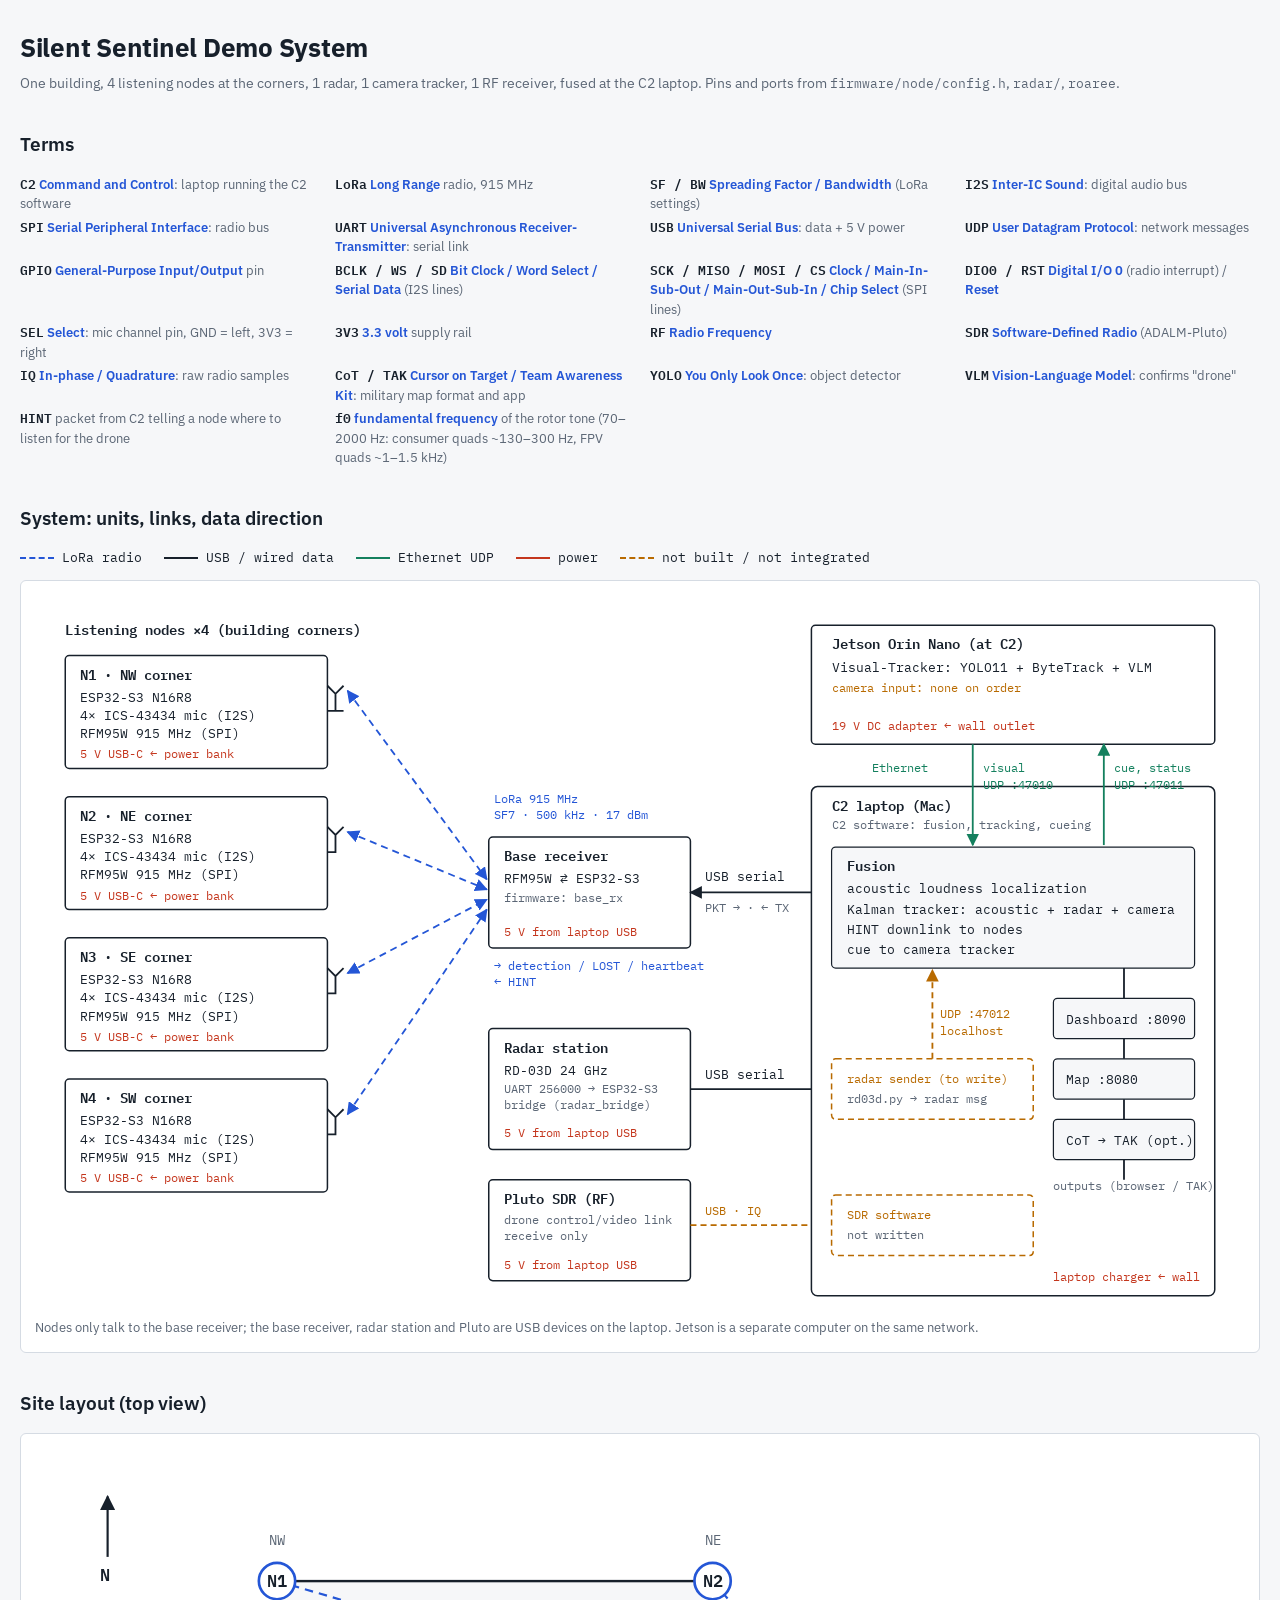
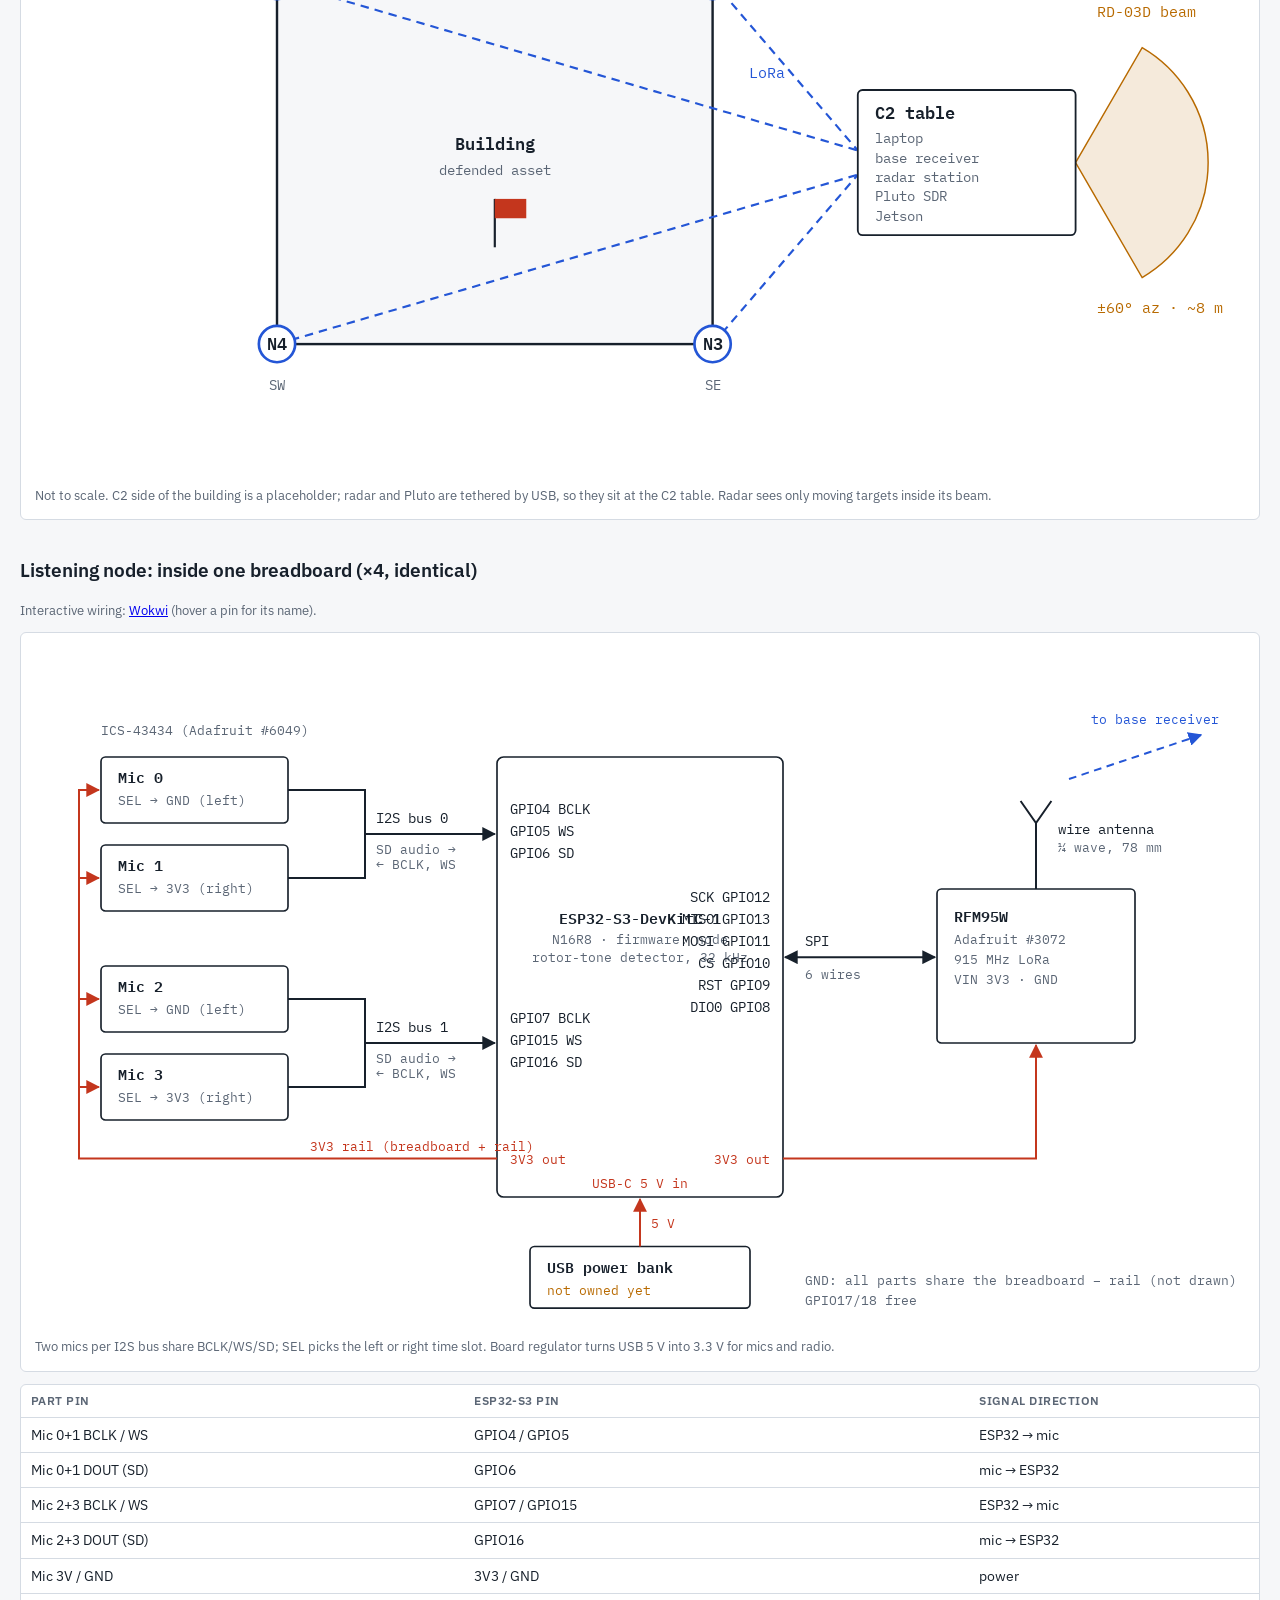
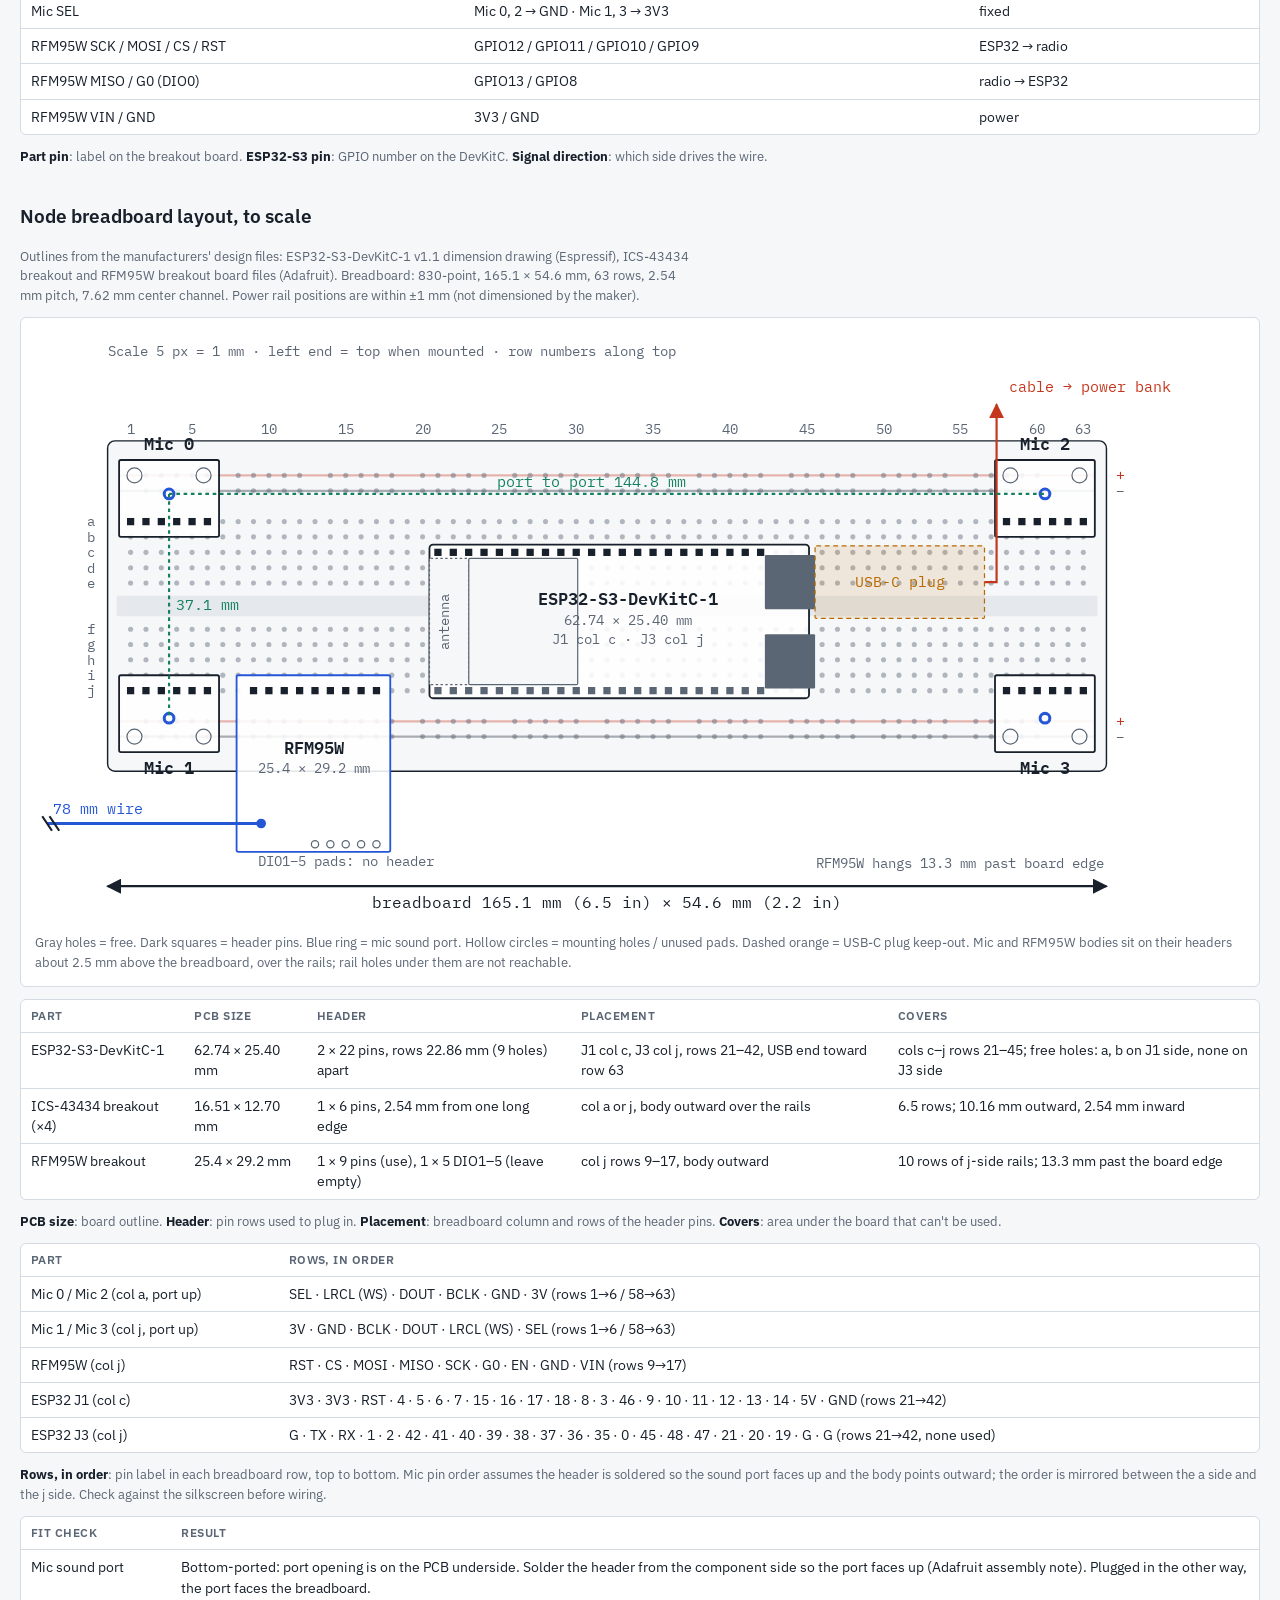
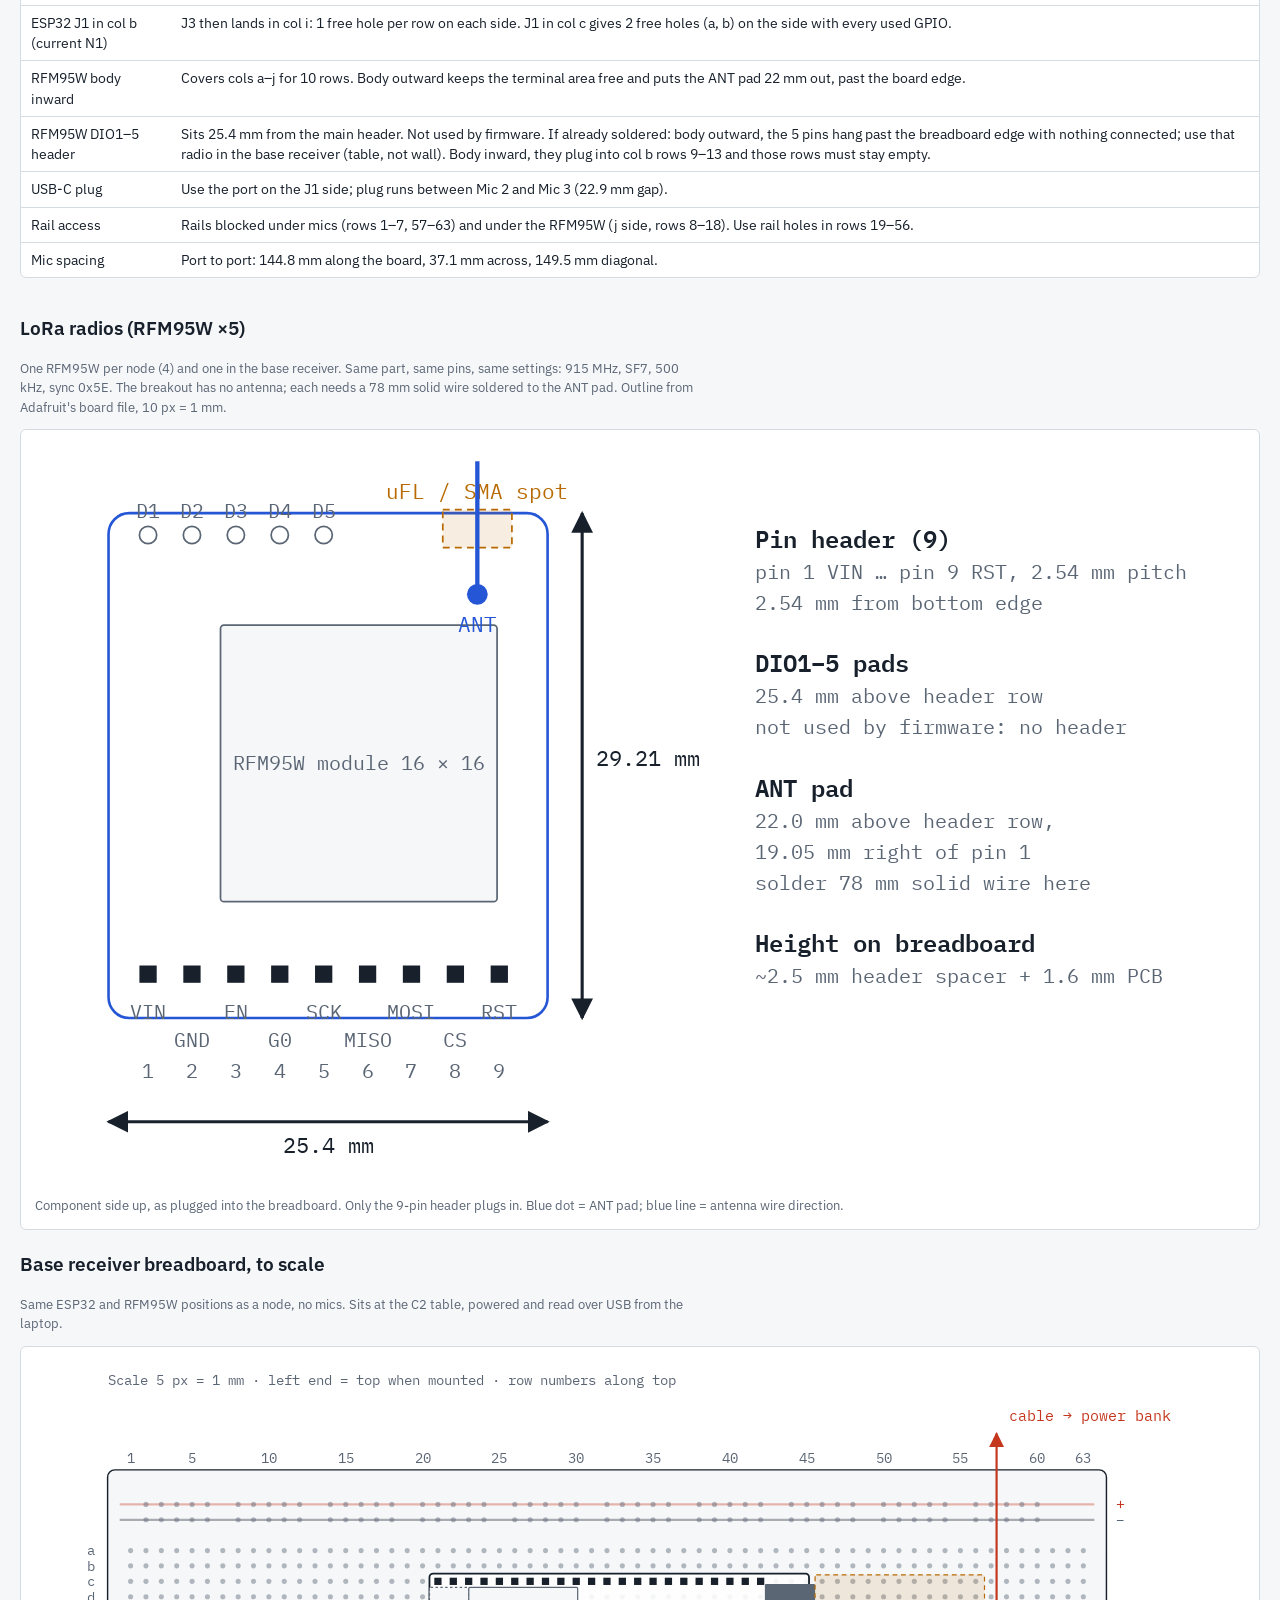
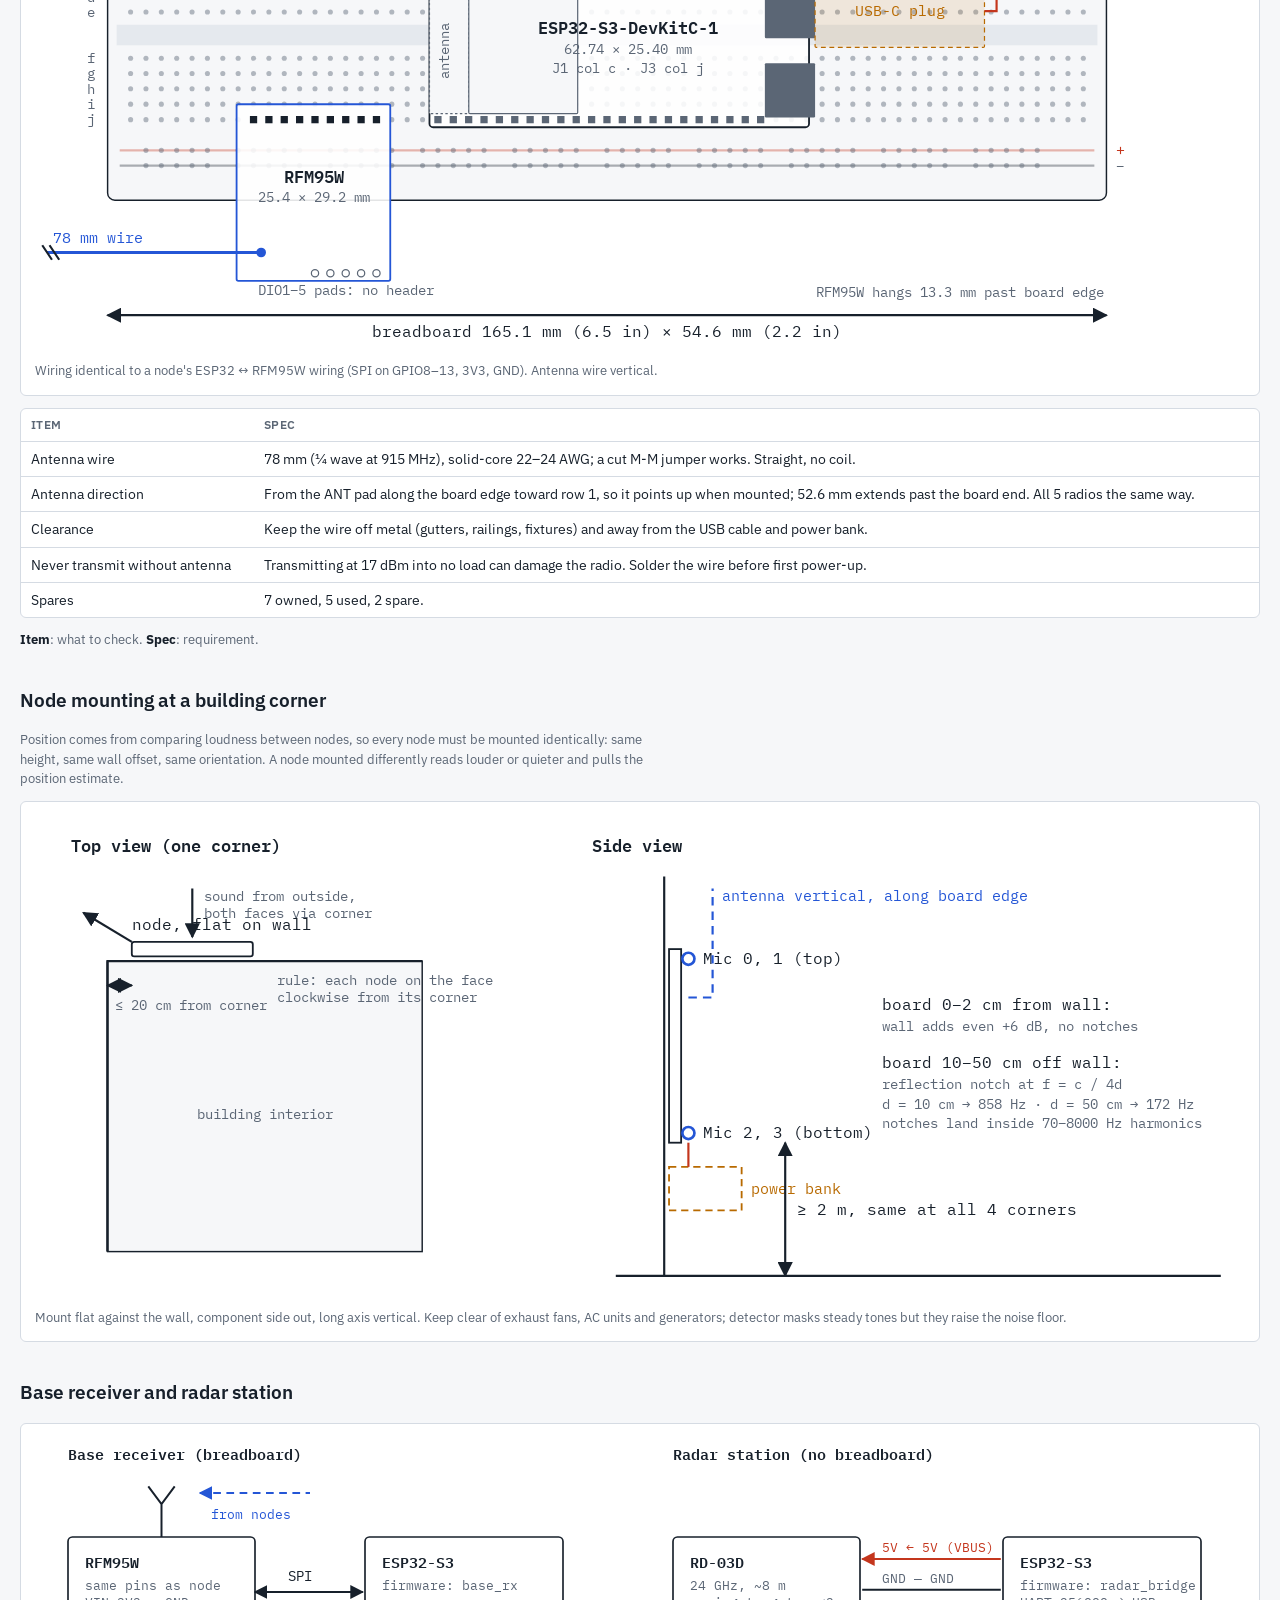
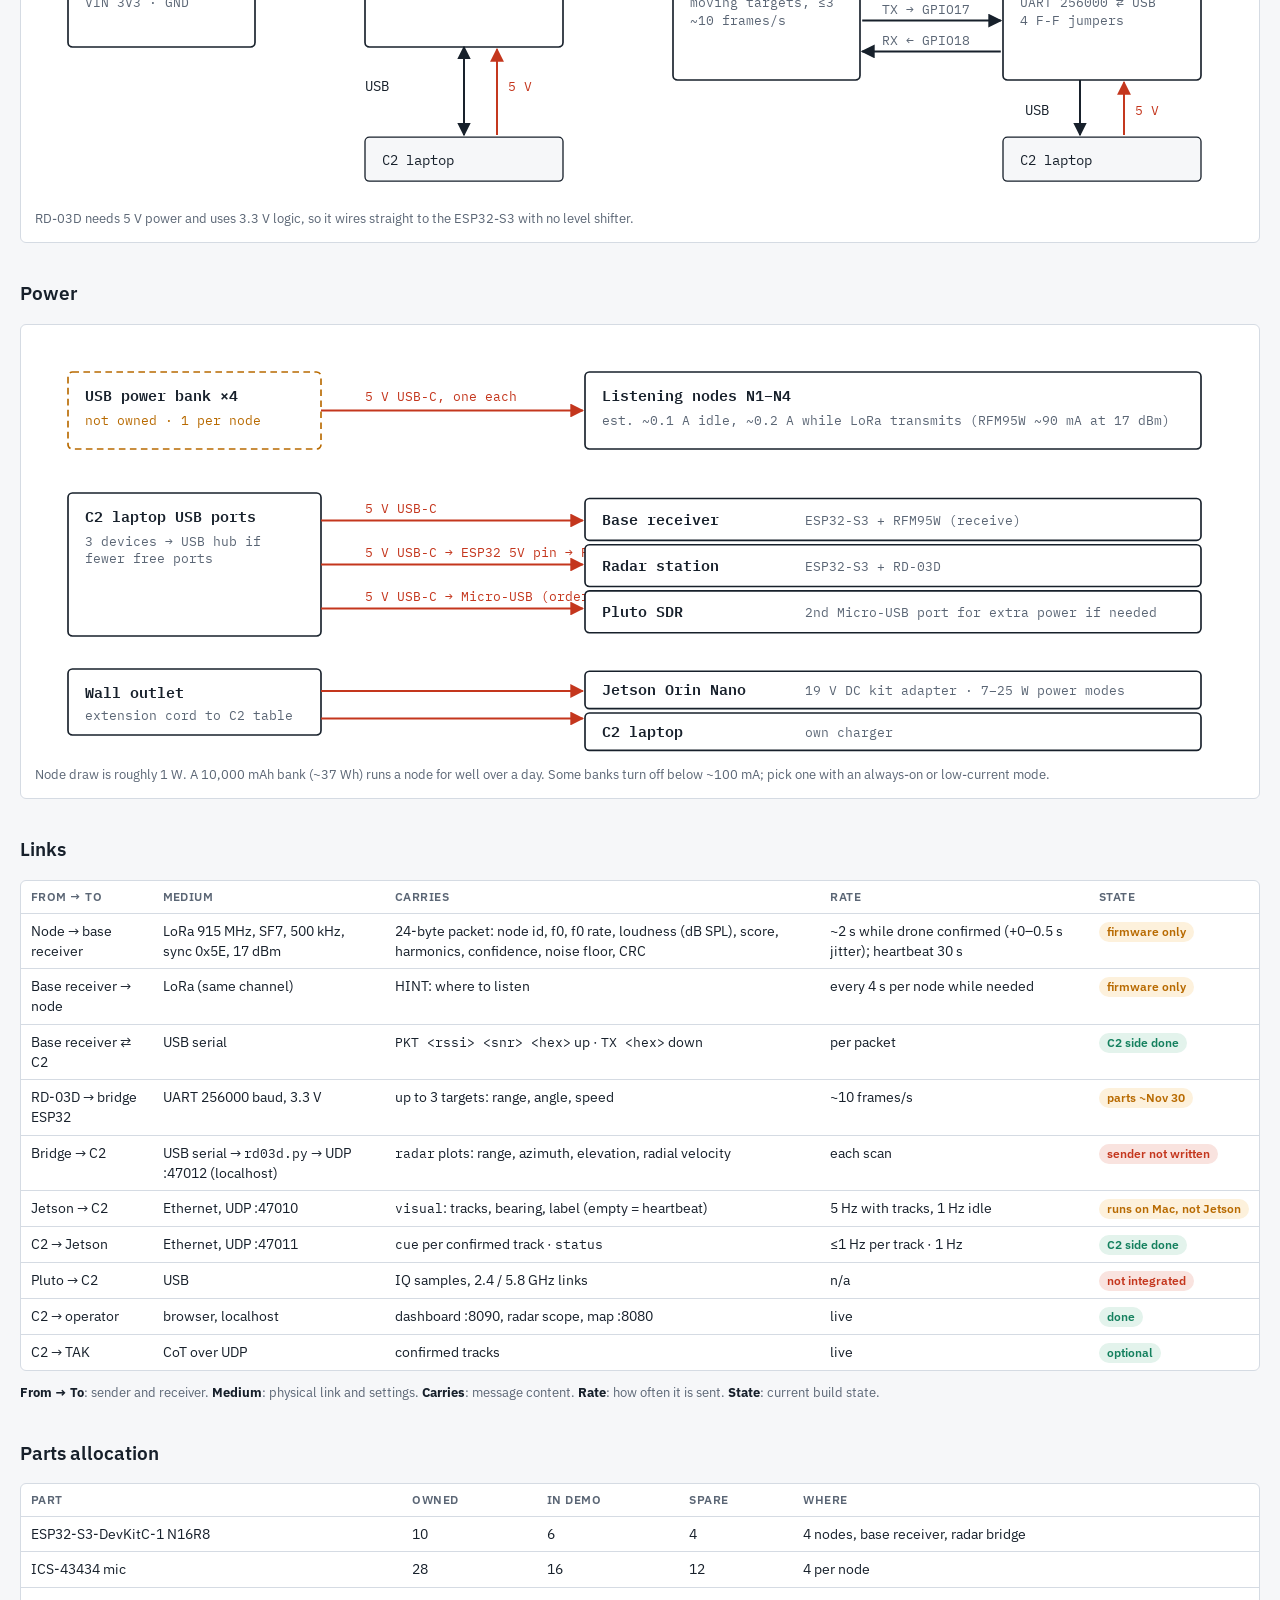
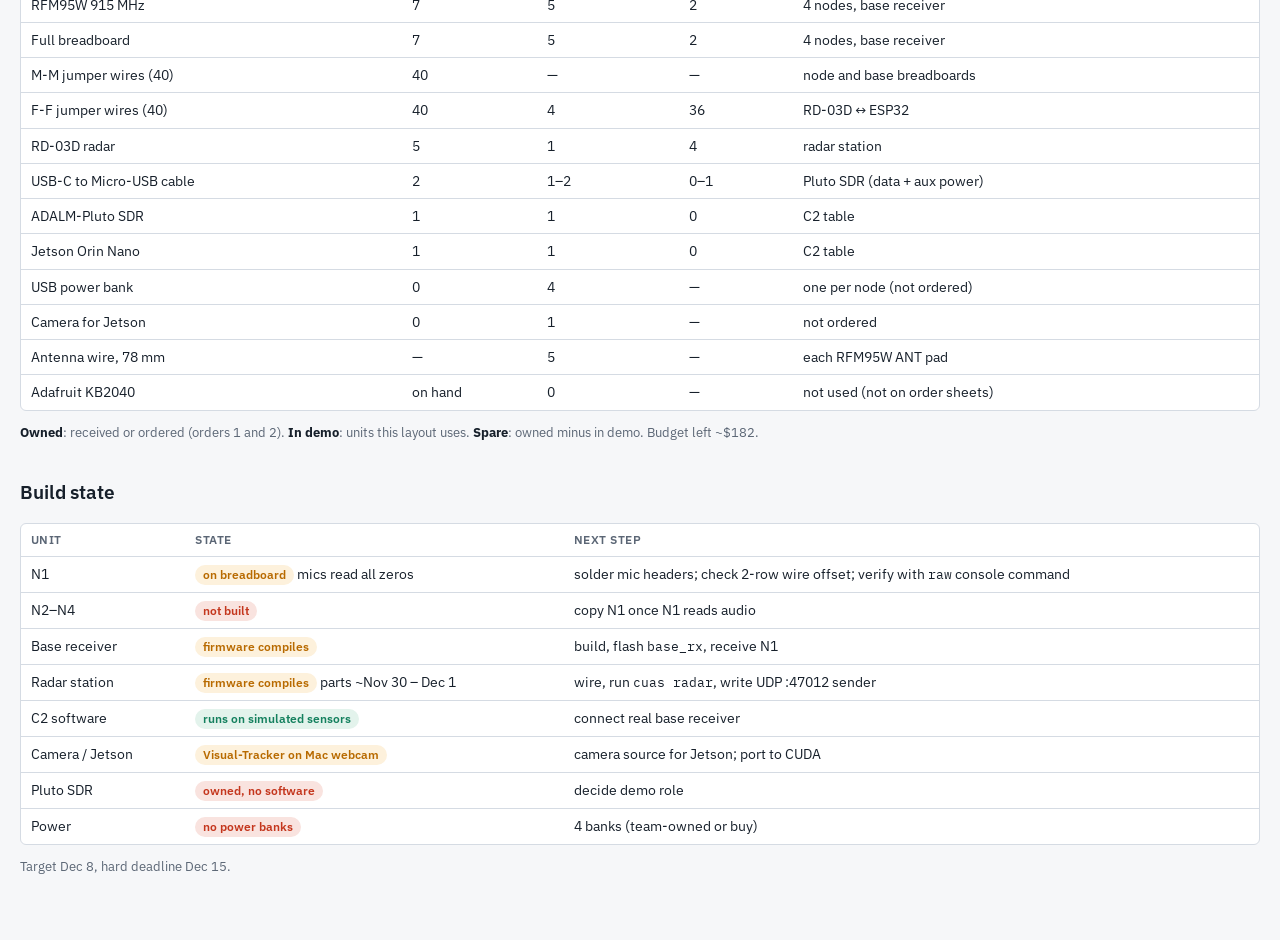
==== demo-system.html @ c43dc2d3 "Site: ROAREE and sentinel repo names - index.html: Edge fusion section names the C2 software ROAREE " ====
<!doctype html>
<html lang="en">
<head>
<meta charset="utf-8">
<meta name="viewport" content="width=device-width, initial-scale=1">
<title>Silent Sentinel Demo System</title>
<link rel="stylesheet" href="https://fonts.googleapis.com/css2?family=IBM+Plex+Sans:wght@400;500;600;700&family=IBM+Plex+Mono:wght@400;500;600&display=swap">
<style>
body{margin:0}
/* Layout: one column of drawn figures, each followed by its reference table. Link color = link medium. */
:root{
  --bg:#f6f7f9; --panel:#ffffff; --fg:#17202b; --muted:#5b6675; --line:#d5dbe3;
  --lora:#2456d6; --net:#14805e; --pwr:#c4361d; --plan:#b86a00; --usb:#17202b;
  --chip-ok:#e3f3ec; --chip-wip:#fdf1dc; --chip-no:#f9e3df;
  --sans:"IBM Plex Sans",system-ui,-apple-system,"Segoe UI",sans-serif;
  --mono:"IBM Plex Mono",ui-monospace,Menlo,Consolas,monospace;
}
@media (prefers-color-scheme:dark){:root:not([data-theme="light"]){
  --bg:#0f141b; --panel:#161d26; --fg:#e4e9f0; --muted:#97a3b3; --line:#2c3643;
  --lora:#7aa2ff; --net:#4cc79a; --pwr:#ff7a5c; --plan:#f0a640; --usb:#e4e9f0;
  --chip-ok:#173528; --chip-wip:#3a2c12; --chip-no:#3d1e17; color-scheme:dark}}
:root[data-theme="dark"]{
  --bg:#0f141b; --panel:#161d26; --fg:#e4e9f0; --muted:#97a3b3; --line:#2c3643;
  --lora:#7aa2ff; --net:#4cc79a; --pwr:#ff7a5c; --plan:#f0a640; --usb:#e4e9f0;
  --chip-ok:#173528; --chip-wip:#3a2c12; --chip-no:#3d1e17; color-scheme:dark}
body{background:var(--bg);color:var(--fg);font-family:var(--sans);font-size:15px;line-height:1.5}
.wrap{max-width:1240px;margin:0 auto;padding-block:28px 64px;padding-left:max(16px,env(safe-area-inset-left,0px));padding-right:max(16px,env(safe-area-inset-right,0px));display:flex;flex-direction:column;gap:36px}
h1{font-size:26px;margin:0;font-weight:700;letter-spacing:-.01em}
h2{font-size:19px;margin:0 0 4px;font-weight:600;text-wrap:balance}
h2 b{color:var(--lora);font-weight:600}
.sub{color:var(--muted);margin:0;font-size:14px}
section{display:flex;flex-direction:column;gap:12px;min-width:0}
figure{margin:0;background:var(--panel);border:1px solid var(--line);border-radius:6px;padding:14px;overflow-x:auto}
figure svg{display:block;width:100%;min-width:760px;height:auto;color:var(--fg);font-family:var(--mono)}
figcaption{font-size:13px;color:var(--muted);margin-top:8px;font-family:var(--sans)}
.legend{display:flex;flex-wrap:wrap;gap:8px 22px;font-size:13px;font-family:var(--mono)}
.legend span{display:inline-flex;align-items:center;gap:8px}
.legend i{display:inline-block;width:34px;height:0;border-top:2px solid}
.tbl{overflow-x:auto;background:var(--panel);border:1px solid var(--line);border-radius:6px}
table{border-collapse:collapse;width:100%;font-size:13.5px;font-variant-numeric:tabular-nums}
th,td{text-align:left;padding:7px 10px;border-bottom:1px solid var(--line);vertical-align:top}
th{font-weight:600;font-size:12px;letter-spacing:.04em;text-transform:uppercase;color:var(--muted)}
tr:last-child td{border-bottom:0}
td code,p code,li code{font-family:var(--mono);font-size:12.5px}
.def{font-size:13px;color:var(--muted);margin:0}
.def b{color:var(--fg)}
.gloss{display:grid;grid-template-columns:repeat(auto-fill,minmax(250px,1fr));gap:4px 20px;font-size:13px;margin:0}
.gloss div{min-width:0}
.gloss dt{display:inline;font-family:var(--mono);font-weight:600}
.gloss dd{display:inline;margin:0;color:var(--muted)}
.gloss dd b{color:var(--lora);font-weight:600}
.chip{display:inline-block;padding:1px 8px;border-radius:10px;font-size:12px;font-weight:600;white-space:nowrap}
.ok{background:var(--chip-ok);color:var(--net)}.wip{background:var(--chip-wip);color:var(--plan)}.no{background:var(--chip-no);color:var(--pwr)}
/* SVG classes */
.box{fill:var(--panel);stroke:var(--fg);stroke-width:1.5}
.box2{fill:var(--bg);stroke:var(--fg);stroke-width:1.2}
.boxp{fill:var(--panel);stroke:var(--plan);stroke-width:1.5;stroke-dasharray:6 4}
.bld{fill:var(--bg);stroke:var(--fg);stroke-width:2}
.t{fill:var(--fg);font-size:13px}
.tb{fill:var(--fg);font-size:14px;font-weight:600}
.s{fill:var(--muted);font-size:11.5px}
.tl{fill:var(--lora);font-size:12px}.tn{fill:var(--net);font-size:12px}.tp{fill:var(--pwr);font-size:12px}.tpl{fill:var(--plan);font-size:12px}
.w{stroke:var(--usb);stroke-width:1.8;fill:none}
.lora{stroke:var(--lora);stroke-width:1.8;stroke-dasharray:7 5;fill:none}
.net{stroke:var(--net);stroke-width:1.8;fill:none}
.pwr{stroke:var(--pwr);stroke-width:1.8;fill:none}
.plan{stroke:var(--plan);stroke-width:1.8;stroke-dasharray:6 4;fill:none}
.wedge{fill:var(--plan);fill-opacity:.14;stroke:var(--plan);stroke-width:1.2}
.dot-n{fill:var(--panel);stroke:var(--lora);stroke-width:2.2}
.mk-fg{fill:var(--usb)}.mk-l{fill:var(--lora)}.mk-n{fill:var(--net)}.mk-p{fill:var(--pwr)}.mk-o{fill:var(--plan)}
.flag{fill:var(--pwr)}
.hole circle{fill:var(--muted);opacity:.45}
.pin{fill:var(--fg)}.pin.off{fill:var(--muted)}
.part{stroke-width:1.5;fill-opacity:.88}
.mic{fill:var(--panel);stroke:var(--fg)}
.rfm{fill:var(--panel);stroke:var(--lora)}
.esp{fill:var(--panel);stroke:var(--fg)}
.port{fill:none;stroke:var(--lora);stroke-width:2.5}
.mh{fill:none;stroke:var(--muted);stroke-width:1}
.ant{fill:var(--bg);stroke:var(--muted);stroke-width:1;stroke-dasharray:2 2}
circle.ant{fill:var(--lora);stroke:none}
.can{fill:var(--bg);stroke:var(--muted);stroke-width:1}
.usb{fill:var(--muted);stroke:none}
.keep{fill:var(--plan);fill-opacity:.12;stroke:var(--plan);stroke-dasharray:4 3}
.chan{fill:var(--line);opacity:.5}
.antw{stroke:var(--lora);stroke-width:2.5;fill:none}
</style>
</head>
<body>
<svg width="0" height="0" style="position:absolute" aria-hidden="true">
  <defs>
    <marker id="af" viewBox="0 0 10 10" refX="9" refY="5" markerWidth="7" markerHeight="7" orient="auto-start-reverse"><path class="mk-fg" d="M0,0L10,5L0,10z"/></marker>
    <marker id="al" viewBox="0 0 10 10" refX="9" refY="5" markerWidth="7" markerHeight="7" orient="auto-start-reverse"><path class="mk-l" d="M0,0L10,5L0,10z"/></marker>
    <marker id="an" viewBox="0 0 10 10" refX="9" refY="5" markerWidth="7" markerHeight="7" orient="auto-start-reverse"><path class="mk-n" d="M0,0L10,5L0,10z"/></marker>
    <marker id="ap" viewBox="0 0 10 10" refX="9" refY="5" markerWidth="7" markerHeight="7" orient="auto-start-reverse"><path class="mk-p" d="M0,0L10,5L0,10z"/></marker>
    <marker id="ao" viewBox="0 0 10 10" refX="9" refY="5" markerWidth="7" markerHeight="7" orient="auto-start-reverse"><path class="mk-o" d="M0,0L10,5L0,10z"/></marker>
  </defs>
</svg>

<div class="wrap">

<header style="display:flex;flex-direction:column;gap:6px">
  <h1>Silent Sentinel Demo System</h1>
  <p class="sub">One building, 4 listening nodes at the corners, 1 radar, 1 camera tracker, 1 RF receiver, fused at the C2 laptop. Pins and ports from <code>firmware/node/config.h</code>, <code>radar/</code>, <code>roaree</code>.</p>
</header>

<section>
  <h2>Terms</h2>
  <dl class="gloss">
    <div><dt>C2</dt> <dd><b>Command and Control</b>: laptop running the C2 software</dd></div>
    <div><dt>LoRa</dt> <dd><b>Long Range</b> radio, 915 MHz</dd></div>
    <div><dt>SF / BW</dt> <dd><b>Spreading Factor / Bandwidth</b> (LoRa settings)</dd></div>
    <div><dt>I2S</dt> <dd><b>Inter-IC Sound</b>: digital audio bus</dd></div>
    <div><dt>SPI</dt> <dd><b>Serial Peripheral Interface</b>: radio bus</dd></div>
    <div><dt>UART</dt> <dd><b>Universal Asynchronous Receiver-Transmitter</b>: serial link</dd></div>
    <div><dt>USB</dt> <dd><b>Universal Serial Bus</b>: data + 5 V power</dd></div>
    <div><dt>UDP</dt> <dd><b>User Datagram Protocol</b>: network messages</dd></div>
    <div><dt>GPIO</dt> <dd><b>General-Purpose Input/Output</b> pin</dd></div>
    <div><dt>BCLK / WS / SD</dt> <dd><b>Bit Clock / Word Select / Serial Data</b> (I2S lines)</dd></div>
    <div><dt>SCK / MISO / MOSI / CS</dt> <dd><b>Clock / Main-In-Sub-Out / Main-Out-Sub-In / Chip Select</b> (SPI lines)</dd></div>
    <div><dt>DIO0 / RST</dt> <dd><b>Digital I/O 0</b> (radio interrupt) / <b>Reset</b></dd></div>
    <div><dt>SEL</dt> <dd><b>Select</b>: mic channel pin, GND = left, 3V3 = right</dd></div>
    <div><dt>3V3</dt> <dd><b>3.3 volt</b> supply rail</dd></div>
    <div><dt>RF</dt> <dd><b>Radio Frequency</b></dd></div>
    <div><dt>SDR</dt> <dd><b>Software-Defined Radio</b> (ADALM-Pluto)</dd></div>
    <div><dt>IQ</dt> <dd><b>In-phase / Quadrature</b>: raw radio samples</dd></div>
    <div><dt>CoT / TAK</dt> <dd><b>Cursor on Target / Team Awareness Kit</b>: military map format and app</dd></div>
    <div><dt>YOLO</dt> <dd><b>You Only Look Once</b>: object detector</dd></div>
    <div><dt>VLM</dt> <dd><b>Vision-Language Model</b>: confirms "drone"</dd></div>
    <div><dt>HINT</dt> <dd>packet from C2 telling a node where to listen for the drone</dd></div>
    <div><dt>f0</dt> <dd><b>fundamental frequency</b> of the rotor tone (70–2000 Hz: consumer quads ~130–300 Hz, FPV quads ~1–1.5 kHz)</dd></div>
  </dl>
</section>

<section>
  <h2>System: units, links, data direction</h2>
  <div class="legend">
    <span><i style="border-color:var(--lora);border-top-style:dashed"></i>LoRa radio</span>
    <span><i style="border-color:var(--usb)"></i>USB / wired data</span>
    <span><i style="border-color:var(--net)"></i>Ethernet UDP</span>
    <span><i style="border-color:var(--pwr)"></i>power</span>
    <span><i style="border-color:var(--plan);border-top-style:dashed"></i>not built / not integrated</span>
  </div>
  <figure>
    <svg viewBox="0 0 1200 710" role="img" aria-label="Four listening nodes send LoRa detections to the base receiver, which feeds the C2 laptop over USB. Radar station and Pluto SDR connect to the laptop by USB; Jetson connects by Ethernet UDP.">
      <!-- nodes -->
      <text class="tb" x="30" y="40">Listening nodes ×4 (building corners)</text>
      <g>
        <rect class="box" x="30" y="60" width="260" height="112" rx="4"/>
        <text class="tb" x="45" y="84">N1 · NW corner</text>
        <text class="t" x="45" y="106">ESP32-S3 N16R8</text>
        <text class="t" x="45" y="124">4× ICS-43434 mic (I2S)</text>
        <text class="t" x="45" y="142">RFM95W 915 MHz (SPI)</text>
        <text class="tp" x="45" y="162">5 V USB-C ← power bank</text>
        <line class="w" x1="290" y1="115" x2="306" y2="115"/><path class="w" d="M298,115 V98 M290,90 L298,98 L306,90"/>
      </g>
      <g>
        <rect class="box" x="30" y="200" width="260" height="112" rx="4"/>
        <text class="tb" x="45" y="224">N2 · NE corner</text>
        <text class="t" x="45" y="246">ESP32-S3 N16R8</text>
        <text class="t" x="45" y="264">4× ICS-43434 mic (I2S)</text>
        <text class="t" x="45" y="282">RFM95W 915 MHz (SPI)</text>
        <text class="tp" x="45" y="302">5 V USB-C ← power bank</text>
        <path class="w" d="M290,255 H298 V238 M290,230 L298,238 L306,230"/>
      </g>
      <g>
        <rect class="box" x="30" y="340" width="260" height="112" rx="4"/>
        <text class="tb" x="45" y="364">N3 · SE corner</text>
        <text class="t" x="45" y="386">ESP32-S3 N16R8</text>
        <text class="t" x="45" y="404">4× ICS-43434 mic (I2S)</text>
        <text class="t" x="45" y="422">RFM95W 915 MHz (SPI)</text>
        <text class="tp" x="45" y="442">5 V USB-C ← power bank</text>
        <path class="w" d="M290,395 H298 V378 M290,370 L298,378 L306,370"/>
      </g>
      <g>
        <rect class="box" x="30" y="480" width="260" height="112" rx="4"/>
        <text class="tb" x="45" y="504">N4 · SW corner</text>
        <text class="t" x="45" y="526">ESP32-S3 N16R8</text>
        <text class="t" x="45" y="544">4× ICS-43434 mic (I2S)</text>
        <text class="t" x="45" y="562">RFM95W 915 MHz (SPI)</text>
        <text class="tp" x="45" y="582">5 V USB-C ← power bank</text>
        <path class="w" d="M290,535 H298 V518 M290,510 L298,518 L306,510"/>
      </g>
      <!-- LoRa links -->
      <line class="lora" x1="310" y1="95"  x2="448" y2="282" marker-start="url(#al)" marker-end="url(#al)"/>
      <line class="lora" x1="310" y1="235" x2="448" y2="292" marker-start="url(#al)" marker-end="url(#al)"/>
      <line class="lora" x1="310" y1="375" x2="448" y2="302" marker-start="url(#al)" marker-end="url(#al)"/>
      <line class="lora" x1="310" y1="515" x2="448" y2="312" marker-start="url(#al)" marker-end="url(#al)"/>
      <text class="tl" x="455" y="206">LoRa 915 MHz</text>
      <text class="tl" x="455" y="222">SF7 · 500 kHz · 17 dBm</text>
      <text class="tl" x="455" y="372">→ detection / LOST / heartbeat</text>
      <text class="tl" x="455" y="388">← HINT</text>

      <!-- base receiver -->
      <rect class="box" x="450" y="240" width="200" height="110" rx="4"/>
      <text class="tb" x="465" y="264">Base receiver</text>
      <text class="t" x="465" y="286">RFM95W ⇄ ESP32-S3</text>
      <text class="s" x="465" y="304">firmware: base_rx</text>
      <text class="tp" x="465" y="338">5 V from laptop USB</text>

      <!-- base to laptop -->
      <line class="w" x1="650" y1="295" x2="788" y2="295" marker-start="url(#af)" marker-end="url(#af)"/>
      <text class="t" x="664" y="284">USB serial</text>
      <text class="s" x="664" y="314">PKT → · ← TX</text>

      <!-- radar station -->
      <rect class="box" x="450" y="430" width="200" height="120" rx="4"/>
      <text class="tb" x="465" y="454">Radar station</text>
      <text class="t" x="465" y="476">RD-03D 24 GHz</text>
      <text class="s" x="465" y="494">UART 256000 → ESP32-S3</text>
      <text class="s" x="465" y="510">bridge (radar_bridge)</text>
      <text class="tp" x="465" y="538">5 V from laptop USB</text>
      <line class="w" x1="650" y1="490" x2="788" y2="490" marker-end="url(#af)"/>
      <text class="t" x="664" y="480">USB serial</text>

      <!-- Pluto -->
      <rect class="box" x="450" y="580" width="200" height="100" rx="4"/>
      <text class="tb" x="465" y="604">Pluto SDR (RF)</text>
      <text class="s" x="465" y="624">drone control/video link</text>
      <text class="s" x="465" y="640">receive only</text>
      <text class="tp" x="465" y="668">5 V from laptop USB</text>
      <line class="plan" x1="650" y1="625" x2="788" y2="625" marker-end="url(#ao)"/>
      <text class="tpl" x="664" y="615">USB · IQ</text>

      <!-- Jetson -->
      <rect class="box" x="770" y="30" width="400" height="118" rx="4"/>
      <text class="tb" x="790" y="54">Jetson Orin Nano (at C2)</text>
      <text class="t" x="790" y="76">Visual-Tracker: YOLO11 + ByteTrack + VLM</text>
      <text class="tpl" x="790" y="96">camera input: none on order</text>
      <text class="tp" x="790" y="134">19 V DC adapter ← wall outlet</text>

      <!-- laptop -->
      <rect class="box" x="770" y="190" width="400" height="505" rx="6"/>
      <text class="tb" x="790" y="214">C2 laptop (Mac)</text>
      <text class="s" x="790" y="232">C2 software: fusion, tracking, cueing</text>
      <rect class="box2" x="790" y="250" width="360" height="120" rx="4"/>
      <text class="tb" x="805" y="274">Fusion</text>
      <text class="t" x="805" y="296">acoustic loudness localization</text>
      <text class="t" x="805" y="316">Kalman tracker: acoustic + radar + camera</text>
      <text class="t" x="805" y="336">HINT downlink to nodes</text>
      <text class="t" x="805" y="356">cue to camera tracker</text>

      <!-- jetson link -->
      <line class="net" x1="930" y1="148" x2="930" y2="248" marker-end="url(#an)"/>
      <line class="net" x1="1060" y1="248" x2="1060" y2="148" marker-end="url(#an)"/>
      <text class="tn" x="940" y="176">visual</text>
      <text class="tn" x="940" y="192">UDP :47010</text>
      <text class="tn" x="1070" y="176">cue, status</text>
      <text class="tn" x="1070" y="192">UDP :47011</text>
      <text class="tn" x="830" y="176">Ethernet</text>

      <!-- radar sender -->
      <rect class="boxp" x="790" y="460" width="200" height="60" rx="4"/>
      <text class="tpl" x="805" y="484">radar sender (to write)</text>
      <text class="s" x="805" y="504">rd03d.py → radar msg</text>
      <line class="plan" x1="890" y1="460" x2="890" y2="372" marker-end="url(#ao)"/>
      <text class="tpl" x="898" y="420">UDP :47012</text>
      <text class="tpl" x="898" y="436">localhost</text>

      <!-- sdr software -->
      <rect class="boxp" x="790" y="595" width="200" height="60" rx="4"/>
      <text class="tpl" x="805" y="619">SDR software</text>
      <text class="s" x="805" y="639">not written</text>

      <!-- outputs -->
      <line class="w" x1="1080" y1="370" x2="1080" y2="580"/>
      <rect class="box2" x="1010" y="400" width="140" height="40" rx="4"/>
      <text class="t" x="1022" y="425">Dashboard :8090</text>
      <rect class="box2" x="1010" y="460" width="140" height="40" rx="4"/>
      <text class="t" x="1022" y="485">Map :8080</text>
      <rect class="box2" x="1010" y="520" width="140" height="40" rx="4"/>
      <text class="t" x="1022" y="545">CoT → TAK (opt.)</text>
      <text class="s" x="1010" y="590">outputs (browser / TAK)</text>
      <text class="tp" x="1010" y="680">laptop charger ← wall</text>
    </svg>
    <figcaption>Nodes only talk to the base receiver; the base receiver, radar station and Pluto are USB devices on the laptop. Jetson is a separate computer on the same network.</figcaption>
  </figure>
</section>

<section>
  <h2>Site layout (top view)</h2>
  <figure>
    <svg viewBox="0 0 1000 520" role="img" aria-label="Building with a node on each corner, C2 table east of the building, radar beam facing east.">
      <!-- compass -->
      <line class="w" x1="60" y1="90" x2="60" y2="40" marker-end="url(#af)"/>
      <text class="tb" x="54" y="110">N</text>
      <!-- building -->
      <rect class="bld" x="200" y="110" width="360" height="300"/>
      <text class="tb" x="380" y="250" text-anchor="middle">Building</text>
      <text class="s" x="380" y="270" text-anchor="middle">defended asset</text>
      <line class="w" x1="380" y1="330" x2="380" y2="290"/>
      <rect class="flag" x="380" y="290" width="26" height="16"/>
      <!-- LoRa -->
      <line class="lora" x1="200" y1="110" x2="680" y2="250"/>
      <line class="lora" x1="560" y1="110" x2="680" y2="250"/>
      <line class="lora" x1="560" y1="410" x2="680" y2="270"/>
      <line class="lora" x1="200" y1="410" x2="680" y2="270"/>
      <!-- nodes -->
      <circle class="dot-n" cx="200" cy="110" r="15"/><text class="tb" x="200" y="115" text-anchor="middle">N1</text>
      <circle class="dot-n" cx="560" cy="110" r="15"/><text class="tb" x="560" y="115" text-anchor="middle">N2</text>
      <circle class="dot-n" cx="560" cy="410" r="15"/><text class="tb" x="560" y="415" text-anchor="middle">N3</text>
      <circle class="dot-n" cx="200" cy="410" r="15"/><text class="tb" x="200" y="415" text-anchor="middle">N4</text>
      <text class="s" x="200" y="80" text-anchor="middle">NW</text>
      <text class="s" x="560" y="80" text-anchor="middle">NE</text>
      <text class="s" x="560" y="448" text-anchor="middle">SE</text>
      <text class="s" x="200" y="448" text-anchor="middle">SW</text>
      <!-- radar wedge -->
      <path class="wedge" d="M860,260 L915,165 A110,110 0 0 1 915,355 Z"/>
      <text class="tpl" x="878" y="140">RD-03D beam</text>
      <text class="tpl" x="878" y="384">±60° az · ~8 m</text>
      <!-- C2 table -->
      <rect class="box" x="680" y="200" width="180" height="120" rx="4"/>
      <text class="tb" x="694" y="224">C2 table</text>
      <text class="s" x="694" y="244">laptop</text>
      <text class="s" x="694" y="260">base receiver</text>
      <text class="s" x="694" y="276">radar station</text>
      <text class="s" x="694" y="292">Pluto SDR</text>
      <text class="s" x="694" y="308">Jetson</text>
      <text class="tl" x="590" y="190">LoRa</text>
    </svg>
    <figcaption>Not to scale. C2 side of the building is a placeholder; radar and Pluto are tethered by USB, so they sit at the C2 table. Radar sees only moving targets inside its beam.</figcaption>
  </figure>
</section>

<section>
  <h2>Listening node: inside one breadboard (×4, identical)</h2>
  <p class="def">Interactive wiring: <a href="https://wokwi.com/projects/481871526837201921" target="_blank" rel="noopener">Wokwi</a> (hover a pin for its name).</p>
  <figure>
    <svg viewBox="0 0 1100 620" role="img" aria-label="ESP32-S3 with four microphones on two I2S buses, RFM95W radio on SPI, powered by a USB power bank; 3.3 V rail feeds mics and radio.">
      <!-- mics -->
      <rect class="box" x="60" y="100" width="170" height="60" rx="4"/><text class="tb" x="75" y="124">Mic 0</text><text class="s" x="75" y="144">SEL → GND (left)</text>
      <rect class="box" x="60" y="180" width="170" height="60" rx="4"/><text class="tb" x="75" y="204">Mic 1</text><text class="s" x="75" y="224">SEL → 3V3 (right)</text>
      <rect class="box" x="60" y="290" width="170" height="60" rx="4"/><text class="tb" x="75" y="314">Mic 2</text><text class="s" x="75" y="334">SEL → GND (left)</text>
      <rect class="box" x="60" y="370" width="170" height="60" rx="4"/><text class="tb" x="75" y="394">Mic 3</text><text class="s" x="75" y="414">SEL → 3V3 (right)</text>
      <text class="s" x="60" y="80">ICS-43434 (Adafruit #6049)</text>
      <!-- bus 0 -->
      <path class="w" d="M230,130 H300 V210 H230"/>
      <line class="w" x1="300" y1="170" x2="418" y2="170" marker-end="url(#af)"/>
      <text class="t" x="310" y="160">I2S bus 0</text>
      <text class="s" x="310" y="188">SD audio →</text>
      <text class="s" x="310" y="202">← BCLK, WS</text>
      <!-- bus 1 -->
      <path class="w" d="M230,320 H300 V400 H230"/>
      <line class="w" x1="300" y1="360" x2="418" y2="360" marker-end="url(#af)"/>
      <text class="t" x="310" y="350">I2S bus 1</text>
      <text class="s" x="310" y="378">SD audio →</text>
      <text class="s" x="310" y="392">← BCLK, WS</text>
      <!-- esp -->
      <rect class="box" x="420" y="100" width="260" height="400" rx="6"/>
      <text class="tb" x="550" y="252" text-anchor="middle">ESP32-S3-DevKitC-1</text>
      <text class="s" x="550" y="270" text-anchor="middle">N16R8 · firmware: node</text>
      <text class="s" x="550" y="286" text-anchor="middle">rotor-tone detector, 32 kHz</text>
      <text class="t" x="432" y="152">GPIO4 BCLK</text>
      <text class="t" x="432" y="172">GPIO5 WS</text>
      <text class="t" x="432" y="192">GPIO6 SD</text>
      <text class="t" x="432" y="342">GPIO7 BCLK</text>
      <text class="t" x="432" y="362">GPIO15 WS</text>
      <text class="t" x="432" y="382">GPIO16 SD</text>
      <text class="t" x="668" y="232" text-anchor="end">SCK GPIO12</text>
      <text class="t" x="668" y="252" text-anchor="end">MISO GPIO13</text>
      <text class="t" x="668" y="272" text-anchor="end">MOSI GPIO11</text>
      <text class="t" x="668" y="292" text-anchor="end">CS GPIO10</text>
      <text class="t" x="668" y="312" text-anchor="end">RST GPIO9</text>
      <text class="t" x="668" y="332" text-anchor="end">DIO0 GPIO8</text>
      <text class="tp" x="432" y="470">3V3 out</text>
      <text class="tp" x="668" y="470" text-anchor="end">3V3 out</text>
      <text class="tp" x="550" y="492" text-anchor="middle">USB-C 5 V in</text>
      <!-- spi -->
      <line class="w" x1="682" y1="282" x2="818" y2="282" marker-start="url(#af)" marker-end="url(#af)"/>
      <text class="t" x="700" y="272">SPI</text>
      <text class="s" x="700" y="302">6 wires</text>
      <!-- rfm -->
      <rect class="box" x="820" y="220" width="180" height="140" rx="4"/>
      <text class="tb" x="835" y="250">RFM95W</text>
      <text class="s" x="835" y="270">Adafruit #3072</text>
      <text class="s" x="835" y="288">915 MHz LoRa</text>
      <text class="s" x="835" y="306">VIN 3V3 · GND</text>
      <path class="w" d="M910,220 V160 M896,140 L910,160 L924,140"/>
      <text class="t" x="930" y="170">wire antenna</text>
      <text class="s" x="930" y="186">¼ wave, 78 mm</text>
      <line class="lora" x1="940" y1="120" x2="1060" y2="80" marker-end="url(#al)"/>
      <text class="tl" x="960" y="70">to base receiver</text>
      <!-- power -->
      <path class="pwr" d="M420,465 H40 V130 H58" marker-end="url(#ap)"/>
      <path class="pwr" d="M40,210 H58" marker-end="url(#ap)"/>
      <path class="pwr" d="M40,320 H58" marker-end="url(#ap)"/>
      <path class="pwr" d="M40,400 H58" marker-end="url(#ap)"/>
      <path class="pwr" d="M680,465 H910 V362" marker-end="url(#ap)"/>
      <text class="tp" x="250" y="458">3V3 rail (breadboard + rail)</text>
      <rect class="box" x="450" y="545" width="200" height="56" rx="4"/>
      <text class="tb" x="465" y="569">USB power bank</text>
      <text class="tpl" x="465" y="589">not owned yet</text>
      <line class="pwr" x1="550" y1="545" x2="550" y2="502" marker-end="url(#ap)"/>
      <text class="tp" x="560" y="528">5 V</text>
      <text class="s" x="700" y="580">GND: all parts share the breadboard − rail (not drawn)</text>
      <text class="s" x="700" y="598">GPIO17/18 free</text>
    </svg>
    <figcaption>Two mics per I2S bus share BCLK/WS/SD; SEL picks the left or right time slot. Board regulator turns USB 5 V into 3.3 V for mics and radio.</figcaption>
  </figure>
  <div class="tbl"><table>
    <thead><tr><th>Part pin</th><th>ESP32-S3 pin</th><th>Signal direction</th></tr></thead>
    <tbody>
      <tr><td>Mic 0+1 BCLK / WS</td><td>GPIO4 / GPIO5</td><td>ESP32 → mic</td></tr>
      <tr><td>Mic 0+1 DOUT (SD)</td><td>GPIO6</td><td>mic → ESP32</td></tr>
      <tr><td>Mic 2+3 BCLK / WS</td><td>GPIO7 / GPIO15</td><td>ESP32 → mic</td></tr>
      <tr><td>Mic 2+3 DOUT (SD)</td><td>GPIO16</td><td>mic → ESP32</td></tr>
      <tr><td>Mic 3V / GND</td><td>3V3 / GND</td><td>power</td></tr>
      <tr><td>Mic SEL</td><td>Mic 0, 2 → GND · Mic 1, 3 → 3V3</td><td>fixed</td></tr>
      <tr><td>RFM95W SCK / MOSI / CS / RST</td><td>GPIO12 / GPIO11 / GPIO10 / GPIO9</td><td>ESP32 → radio</td></tr>
      <tr><td>RFM95W MISO / G0 (DIO0)</td><td>GPIO13 / GPIO8</td><td>radio → ESP32</td></tr>
      <tr><td>RFM95W VIN / GND</td><td>3V3 / GND</td><td>power</td></tr>
    </tbody>
  </table></div>
  <p class="def"><b>Part pin</b>: label on the breakout board. <b>ESP32-S3 pin</b>: GPIO number on the DevKitC. <b>Signal direction</b>: which side drives the wire.</p>
</section>

<section>
  <h2>Node breadboard layout, to scale</h2>
  <p class="def" style="max-width:85ch">Outlines from the manufacturers' design files: ESP32-S3-DevKitC-1 v1.1 dimension drawing (Espressif), ICS-43434 breakout and RFM95W breakout board files (Adafruit). Breadboard: 830-point, 165.1 × 54.6 mm, 63 rows, 2.54 mm pitch, 7.62 mm center channel. Power rail positions are within ±1 mm (not dimensioned by the maker).</p>
  <figure>
<svg viewBox="0 0 1000 490" role="img" aria-label="Full breadboard drawn to scale, 5 pixels per millimetre, with the mic breakouts, RFM95W and ESP32-S3-DevKitC-1 at their real sizes.">
<text class="s" x="60" y="20">Scale 5 px = 1 mm · left end = top when mounted · row numbers along top</text>
<rect class="box2" x="60.0" y="90.0" width="825.5" height="273.0" rx="6"/>
<rect x="67.5" y="218.0" width="810.5" height="17.0" class="chan"/>
<line class="pwr" x1="70.0" y1="118.55" x2="875.5" y2="118.55" opacity=".35"/>
<line class="w" x1="70.0" y1="131.25" x2="875.5" y2="131.25" opacity=".35"/>
<line class="w" x1="70.0" y1="334.45" x2="875.5" y2="334.45" opacity=".35"/>
<line class="pwr" x1="70.0" y1="321.75" x2="875.5" y2="321.75" opacity=".35"/>
<g class="hole"><circle cx="79.0" cy="156.7" r="2.1"/><circle cx="79.0" cy="169.3" r="2.1"/><circle cx="79.0" cy="182.1" r="2.1"/><circle cx="79.0" cy="194.8" r="2.1"/><circle cx="79.0" cy="207.4" r="2.1"/><circle cx="79.0" cy="245.6" r="2.1"/><circle cx="79.0" cy="258.2" r="2.1"/><circle cx="79.0" cy="270.9" r="2.1"/><circle cx="79.0" cy="283.6" r="2.1"/><circle cx="79.0" cy="296.4" r="2.1"/><circle cx="91.7" cy="156.7" r="2.1"/><circle cx="91.7" cy="169.3" r="2.1"/><circle cx="91.7" cy="182.1" r="2.1"/><circle cx="91.7" cy="194.8" r="2.1"/><circle cx="91.7" cy="207.4" r="2.1"/><circle cx="91.7" cy="245.6" r="2.1"/><circle cx="91.7" cy="258.2" r="2.1"/><circle cx="91.7" cy="270.9" r="2.1"/><circle cx="91.7" cy="283.6" r="2.1"/><circle cx="91.7" cy="296.4" r="2.1"/><circle cx="104.4" cy="156.7" r="2.1"/><circle cx="104.4" cy="169.3" r="2.1"/><circle cx="104.4" cy="182.1" r="2.1"/><circle cx="104.4" cy="194.8" r="2.1"/><circle cx="104.4" cy="207.4" r="2.1"/><circle cx="104.4" cy="245.6" r="2.1"/><circle cx="104.4" cy="258.2" r="2.1"/><circle cx="104.4" cy="270.9" r="2.1"/><circle cx="104.4" cy="283.6" r="2.1"/><circle cx="104.4" cy="296.4" r="2.1"/><circle cx="117.1" cy="156.7" r="2.1"/><circle cx="117.1" cy="169.3" r="2.1"/><circle cx="117.1" cy="182.1" r="2.1"/><circle cx="117.1" cy="194.8" r="2.1"/><circle cx="117.1" cy="207.4" r="2.1"/><circle cx="117.1" cy="245.6" r="2.1"/><circle cx="117.1" cy="258.2" r="2.1"/><circle cx="117.1" cy="270.9" r="2.1"/><circle cx="117.1" cy="283.6" r="2.1"/><circle cx="117.1" cy="296.4" r="2.1"/><circle cx="129.8" cy="156.7" r="2.1"/><circle cx="129.8" cy="169.3" r="2.1"/><circle cx="129.8" cy="182.1" r="2.1"/><circle cx="129.8" cy="194.8" r="2.1"/><circle cx="129.8" cy="207.4" r="2.1"/><circle cx="129.8" cy="245.6" r="2.1"/><circle cx="129.8" cy="258.2" r="2.1"/><circle cx="129.8" cy="270.9" r="2.1"/><circle cx="129.8" cy="283.6" r="2.1"/><circle cx="129.8" cy="296.4" r="2.1"/><circle cx="142.5" cy="156.7" r="2.1"/><circle cx="142.5" cy="169.3" r="2.1"/><circle cx="142.5" cy="182.1" r="2.1"/><circle cx="142.5" cy="194.8" r="2.1"/><circle cx="142.5" cy="207.4" r="2.1"/><circle cx="142.5" cy="245.6" r="2.1"/><circle cx="142.5" cy="258.2" r="2.1"/><circle cx="142.5" cy="270.9" r="2.1"/><circle cx="142.5" cy="283.6" r="2.1"/><circle cx="142.5" cy="296.4" r="2.1"/><circle cx="155.2" cy="156.7" r="2.1"/><circle cx="155.2" cy="169.3" r="2.1"/><circle cx="155.2" cy="182.1" r="2.1"/><circle cx="155.2" cy="194.8" r="2.1"/><circle cx="155.2" cy="207.4" r="2.1"/><circle cx="155.2" cy="245.6" r="2.1"/><circle cx="155.2" cy="258.2" r="2.1"/><circle cx="155.2" cy="270.9" r="2.1"/><circle cx="155.2" cy="283.6" r="2.1"/><circle cx="155.2" cy="296.4" r="2.1"/><circle cx="167.9" cy="156.7" r="2.1"/><circle cx="167.9" cy="169.3" r="2.1"/><circle cx="167.9" cy="182.1" r="2.1"/><circle cx="167.9" cy="194.8" r="2.1"/><circle cx="167.9" cy="207.4" r="2.1"/><circle cx="167.9" cy="245.6" r="2.1"/><circle cx="167.9" cy="258.2" r="2.1"/><circle cx="167.9" cy="270.9" r="2.1"/><circle cx="167.9" cy="283.6" r="2.1"/><circle cx="167.9" cy="296.4" r="2.1"/><circle cx="180.6" cy="156.7" r="2.1"/><circle cx="180.6" cy="169.3" r="2.1"/><circle cx="180.6" cy="182.1" r="2.1"/><circle cx="180.6" cy="194.8" r="2.1"/><circle cx="180.6" cy="207.4" r="2.1"/><circle cx="180.6" cy="245.6" r="2.1"/><circle cx="180.6" cy="258.2" r="2.1"/><circle cx="180.6" cy="270.9" r="2.1"/><circle cx="180.6" cy="283.6" r="2.1"/><circle cx="180.6" cy="296.4" r="2.1"/><circle cx="193.3" cy="156.7" r="2.1"/><circle cx="193.3" cy="169.3" r="2.1"/><circle cx="193.3" cy="182.1" r="2.1"/><circle cx="193.3" cy="194.8" r="2.1"/><circle cx="193.3" cy="207.4" r="2.1"/><circle cx="193.3" cy="245.6" r="2.1"/><circle cx="193.3" cy="258.2" r="2.1"/><circle cx="193.3" cy="270.9" r="2.1"/><circle cx="193.3" cy="283.6" r="2.1"/><circle cx="193.3" cy="296.4" r="2.1"/><circle cx="206.0" cy="156.7" r="2.1"/><circle cx="206.0" cy="169.3" r="2.1"/><circle cx="206.0" cy="182.1" r="2.1"/><circle cx="206.0" cy="194.8" r="2.1"/><circle cx="206.0" cy="207.4" r="2.1"/><circle cx="206.0" cy="245.6" r="2.1"/><circle cx="206.0" cy="258.2" r="2.1"/><circle cx="206.0" cy="270.9" r="2.1"/><circle cx="206.0" cy="283.6" r="2.1"/><circle cx="206.0" cy="296.4" r="2.1"/><circle cx="218.7" cy="156.7" r="2.1"/><circle cx="218.7" cy="169.3" r="2.1"/><circle cx="218.7" cy="182.1" r="2.1"/><circle cx="218.7" cy="194.8" r="2.1"/><circle cx="218.7" cy="207.4" r="2.1"/><circle cx="218.7" cy="245.6" r="2.1"/><circle cx="218.7" cy="258.2" r="2.1"/><circle cx="218.7" cy="270.9" r="2.1"/><circle cx="218.7" cy="283.6" r="2.1"/><circle cx="218.7" cy="296.4" r="2.1"/><circle cx="231.4" cy="156.7" r="2.1"/><circle cx="231.4" cy="169.3" r="2.1"/><circle cx="231.4" cy="182.1" r="2.1"/><circle cx="231.4" cy="194.8" r="2.1"/><circle cx="231.4" cy="207.4" r="2.1"/><circle cx="231.4" cy="245.6" r="2.1"/><circle cx="231.4" cy="258.2" r="2.1"/><circle cx="231.4" cy="270.9" r="2.1"/><circle cx="231.4" cy="283.6" r="2.1"/><circle cx="231.4" cy="296.4" r="2.1"/><circle cx="244.1" cy="156.7" r="2.1"/><circle cx="244.1" cy="169.3" r="2.1"/><circle cx="244.1" cy="182.1" r="2.1"/><circle cx="244.1" cy="194.8" r="2.1"/><circle cx="244.1" cy="207.4" r="2.1"/><circle cx="244.1" cy="245.6" r="2.1"/><circle cx="244.1" cy="258.2" r="2.1"/><circle cx="244.1" cy="270.9" r="2.1"/><circle cx="244.1" cy="283.6" r="2.1"/><circle cx="244.1" cy="296.4" r="2.1"/><circle cx="256.8" cy="156.7" r="2.1"/><circle cx="256.8" cy="169.3" r="2.1"/><circle cx="256.8" cy="182.1" r="2.1"/><circle cx="256.8" cy="194.8" r="2.1"/><circle cx="256.8" cy="207.4" r="2.1"/><circle cx="256.8" cy="245.6" r="2.1"/><circle cx="256.8" cy="258.2" r="2.1"/><circle cx="256.8" cy="270.9" r="2.1"/><circle cx="256.8" cy="283.6" r="2.1"/><circle cx="256.8" cy="296.4" r="2.1"/><circle cx="269.5" cy="156.7" r="2.1"/><circle cx="269.5" cy="169.3" r="2.1"/><circle cx="269.5" cy="182.1" r="2.1"/><circle cx="269.5" cy="194.8" r="2.1"/><circle cx="269.5" cy="207.4" r="2.1"/><circle cx="269.5" cy="245.6" r="2.1"/><circle cx="269.5" cy="258.2" r="2.1"/><circle cx="269.5" cy="270.9" r="2.1"/><circle cx="269.5" cy="283.6" r="2.1"/><circle cx="269.5" cy="296.4" r="2.1"/><circle cx="282.2" cy="156.7" r="2.1"/><circle cx="282.2" cy="169.3" r="2.1"/><circle cx="282.2" cy="182.1" r="2.1"/><circle cx="282.2" cy="194.8" r="2.1"/><circle cx="282.2" cy="207.4" r="2.1"/><circle cx="282.2" cy="245.6" r="2.1"/><circle cx="282.2" cy="258.2" r="2.1"/><circle cx="282.2" cy="270.9" r="2.1"/><circle cx="282.2" cy="283.6" r="2.1"/><circle cx="282.2" cy="296.4" r="2.1"/><circle cx="294.9" cy="156.7" r="2.1"/><circle cx="294.9" cy="169.3" r="2.1"/><circle cx="294.9" cy="182.1" r="2.1"/><circle cx="294.9" cy="194.8" r="2.1"/><circle cx="294.9" cy="207.4" r="2.1"/><circle cx="294.9" cy="245.6" r="2.1"/><circle cx="294.9" cy="258.2" r="2.1"/><circle cx="294.9" cy="270.9" r="2.1"/><circle cx="294.9" cy="283.6" r="2.1"/><circle cx="294.9" cy="296.4" r="2.1"/><circle cx="307.6" cy="156.7" r="2.1"/><circle cx="307.6" cy="169.3" r="2.1"/><circle cx="307.6" cy="182.1" r="2.1"/><circle cx="307.6" cy="194.8" r="2.1"/><circle cx="307.6" cy="207.4" r="2.1"/><circle cx="307.6" cy="245.6" r="2.1"/><circle cx="307.6" cy="258.2" r="2.1"/><circle cx="307.6" cy="270.9" r="2.1"/><circle cx="307.6" cy="283.6" r="2.1"/><circle cx="307.6" cy="296.4" r="2.1"/><circle cx="320.3" cy="156.7" r="2.1"/><circle cx="320.3" cy="169.3" r="2.1"/><circle cx="320.3" cy="182.1" r="2.1"/><circle cx="320.3" cy="194.8" r="2.1"/><circle cx="320.3" cy="207.4" r="2.1"/><circle cx="320.3" cy="245.6" r="2.1"/><circle cx="320.3" cy="258.2" r="2.1"/><circle cx="320.3" cy="270.9" r="2.1"/><circle cx="320.3" cy="283.6" r="2.1"/><circle cx="320.3" cy="296.4" r="2.1"/><circle cx="333.0" cy="156.7" r="2.1"/><circle cx="333.0" cy="169.3" r="2.1"/><circle cx="333.0" cy="182.1" r="2.1"/><circle cx="333.0" cy="194.8" r="2.1"/><circle cx="333.0" cy="207.4" r="2.1"/><circle cx="333.0" cy="245.6" r="2.1"/><circle cx="333.0" cy="258.2" r="2.1"/><circle cx="333.0" cy="270.9" r="2.1"/><circle cx="333.0" cy="283.6" r="2.1"/><circle cx="333.0" cy="296.4" r="2.1"/><circle cx="345.7" cy="156.7" r="2.1"/><circle cx="345.7" cy="169.3" r="2.1"/><circle cx="345.7" cy="182.1" r="2.1"/><circle cx="345.7" cy="194.8" r="2.1"/><circle cx="345.7" cy="207.4" r="2.1"/><circle cx="345.7" cy="245.6" r="2.1"/><circle cx="345.7" cy="258.2" r="2.1"/><circle cx="345.7" cy="270.9" r="2.1"/><circle cx="345.7" cy="283.6" r="2.1"/><circle cx="345.7" cy="296.4" r="2.1"/><circle cx="358.4" cy="156.7" r="2.1"/><circle cx="358.4" cy="169.3" r="2.1"/><circle cx="358.4" cy="182.1" r="2.1"/><circle cx="358.4" cy="194.8" r="2.1"/><circle cx="358.4" cy="207.4" r="2.1"/><circle cx="358.4" cy="245.6" r="2.1"/><circle cx="358.4" cy="258.2" r="2.1"/><circle cx="358.4" cy="270.9" r="2.1"/><circle cx="358.4" cy="283.6" r="2.1"/><circle cx="358.4" cy="296.4" r="2.1"/><circle cx="371.1" cy="156.7" r="2.1"/><circle cx="371.1" cy="169.3" r="2.1"/><circle cx="371.1" cy="182.1" r="2.1"/><circle cx="371.1" cy="194.8" r="2.1"/><circle cx="371.1" cy="207.4" r="2.1"/><circle cx="371.1" cy="245.6" r="2.1"/><circle cx="371.1" cy="258.2" r="2.1"/><circle cx="371.1" cy="270.9" r="2.1"/><circle cx="371.1" cy="283.6" r="2.1"/><circle cx="371.1" cy="296.4" r="2.1"/><circle cx="383.8" cy="156.7" r="2.1"/><circle cx="383.8" cy="169.3" r="2.1"/><circle cx="383.8" cy="182.1" r="2.1"/><circle cx="383.8" cy="194.8" r="2.1"/><circle cx="383.8" cy="207.4" r="2.1"/><circle cx="383.8" cy="245.6" r="2.1"/><circle cx="383.8" cy="258.2" r="2.1"/><circle cx="383.8" cy="270.9" r="2.1"/><circle cx="383.8" cy="283.6" r="2.1"/><circle cx="383.8" cy="296.4" r="2.1"/><circle cx="396.5" cy="156.7" r="2.1"/><circle cx="396.5" cy="169.3" r="2.1"/><circle cx="396.5" cy="182.1" r="2.1"/><circle cx="396.5" cy="194.8" r="2.1"/><circle cx="396.5" cy="207.4" r="2.1"/><circle cx="396.5" cy="245.6" r="2.1"/><circle cx="396.5" cy="258.2" r="2.1"/><circle cx="396.5" cy="270.9" r="2.1"/><circle cx="396.5" cy="283.6" r="2.1"/><circle cx="396.5" cy="296.4" r="2.1"/><circle cx="409.2" cy="156.7" r="2.1"/><circle cx="409.2" cy="169.3" r="2.1"/><circle cx="409.2" cy="182.1" r="2.1"/><circle cx="409.2" cy="194.8" r="2.1"/><circle cx="409.2" cy="207.4" r="2.1"/><circle cx="409.2" cy="245.6" r="2.1"/><circle cx="409.2" cy="258.2" r="2.1"/><circle cx="409.2" cy="270.9" r="2.1"/><circle cx="409.2" cy="283.6" r="2.1"/><circle cx="409.2" cy="296.4" r="2.1"/><circle cx="421.9" cy="156.7" r="2.1"/><circle cx="421.9" cy="169.3" r="2.1"/><circle cx="421.9" cy="182.1" r="2.1"/><circle cx="421.9" cy="194.8" r="2.1"/><circle cx="421.9" cy="207.4" r="2.1"/><circle cx="421.9" cy="245.6" r="2.1"/><circle cx="421.9" cy="258.2" r="2.1"/><circle cx="421.9" cy="270.9" r="2.1"/><circle cx="421.9" cy="283.6" r="2.1"/><circle cx="421.9" cy="296.4" r="2.1"/><circle cx="434.6" cy="156.7" r="2.1"/><circle cx="434.6" cy="169.3" r="2.1"/><circle cx="434.6" cy="182.1" r="2.1"/><circle cx="434.6" cy="194.8" r="2.1"/><circle cx="434.6" cy="207.4" r="2.1"/><circle cx="434.6" cy="245.6" r="2.1"/><circle cx="434.6" cy="258.2" r="2.1"/><circle cx="434.6" cy="270.9" r="2.1"/><circle cx="434.6" cy="283.6" r="2.1"/><circle cx="434.6" cy="296.4" r="2.1"/><circle cx="447.3" cy="156.7" r="2.1"/><circle cx="447.3" cy="169.3" r="2.1"/><circle cx="447.3" cy="182.1" r="2.1"/><circle cx="447.3" cy="194.8" r="2.1"/><circle cx="447.3" cy="207.4" r="2.1"/><circle cx="447.3" cy="245.6" r="2.1"/><circle cx="447.3" cy="258.2" r="2.1"/><circle cx="447.3" cy="270.9" r="2.1"/><circle cx="447.3" cy="283.6" r="2.1"/><circle cx="447.3" cy="296.4" r="2.1"/><circle cx="460.0" cy="156.7" r="2.1"/><circle cx="460.0" cy="169.3" r="2.1"/><circle cx="460.0" cy="182.1" r="2.1"/><circle cx="460.0" cy="194.8" r="2.1"/><circle cx="460.0" cy="207.4" r="2.1"/><circle cx="460.0" cy="245.6" r="2.1"/><circle cx="460.0" cy="258.2" r="2.1"/><circle cx="460.0" cy="270.9" r="2.1"/><circle cx="460.0" cy="283.6" r="2.1"/><circle cx="460.0" cy="296.4" r="2.1"/><circle cx="472.7" cy="156.7" r="2.1"/><circle cx="472.7" cy="169.3" r="2.1"/><circle cx="472.7" cy="182.1" r="2.1"/><circle cx="472.7" cy="194.8" r="2.1"/><circle cx="472.7" cy="207.4" r="2.1"/><circle cx="472.7" cy="245.6" r="2.1"/><circle cx="472.7" cy="258.2" r="2.1"/><circle cx="472.7" cy="270.9" r="2.1"/><circle cx="472.7" cy="283.6" r="2.1"/><circle cx="472.7" cy="296.4" r="2.1"/><circle cx="485.4" cy="156.7" r="2.1"/><circle cx="485.4" cy="169.3" r="2.1"/><circle cx="485.4" cy="182.1" r="2.1"/><circle cx="485.4" cy="194.8" r="2.1"/><circle cx="485.4" cy="207.4" r="2.1"/><circle cx="485.4" cy="245.6" r="2.1"/><circle cx="485.4" cy="258.2" r="2.1"/><circle cx="485.4" cy="270.9" r="2.1"/><circle cx="485.4" cy="283.6" r="2.1"/><circle cx="485.4" cy="296.4" r="2.1"/><circle cx="498.1" cy="156.7" r="2.1"/><circle cx="498.1" cy="169.3" r="2.1"/><circle cx="498.1" cy="182.1" r="2.1"/><circle cx="498.1" cy="194.8" r="2.1"/><circle cx="498.1" cy="207.4" r="2.1"/><circle cx="498.1" cy="245.6" r="2.1"/><circle cx="498.1" cy="258.2" r="2.1"/><circle cx="498.1" cy="270.9" r="2.1"/><circle cx="498.1" cy="283.6" r="2.1"/><circle cx="498.1" cy="296.4" r="2.1"/><circle cx="510.8" cy="156.7" r="2.1"/><circle cx="510.8" cy="169.3" r="2.1"/><circle cx="510.8" cy="182.1" r="2.1"/><circle cx="510.8" cy="194.8" r="2.1"/><circle cx="510.8" cy="207.4" r="2.1"/><circle cx="510.8" cy="245.6" r="2.1"/><circle cx="510.8" cy="258.2" r="2.1"/><circle cx="510.8" cy="270.9" r="2.1"/><circle cx="510.8" cy="283.6" r="2.1"/><circle cx="510.8" cy="296.4" r="2.1"/><circle cx="523.5" cy="156.7" r="2.1"/><circle cx="523.5" cy="169.3" r="2.1"/><circle cx="523.5" cy="182.1" r="2.1"/><circle cx="523.5" cy="194.8" r="2.1"/><circle cx="523.5" cy="207.4" r="2.1"/><circle cx="523.5" cy="245.6" r="2.1"/><circle cx="523.5" cy="258.2" r="2.1"/><circle cx="523.5" cy="270.9" r="2.1"/><circle cx="523.5" cy="283.6" r="2.1"/><circle cx="523.5" cy="296.4" r="2.1"/><circle cx="536.2" cy="156.7" r="2.1"/><circle cx="536.2" cy="169.3" r="2.1"/><circle cx="536.2" cy="182.1" r="2.1"/><circle cx="536.2" cy="194.8" r="2.1"/><circle cx="536.2" cy="207.4" r="2.1"/><circle cx="536.2" cy="245.6" r="2.1"/><circle cx="536.2" cy="258.2" r="2.1"/><circle cx="536.2" cy="270.9" r="2.1"/><circle cx="536.2" cy="283.6" r="2.1"/><circle cx="536.2" cy="296.4" r="2.1"/><circle cx="548.9" cy="156.7" r="2.1"/><circle cx="548.9" cy="169.3" r="2.1"/><circle cx="548.9" cy="182.1" r="2.1"/><circle cx="548.9" cy="194.8" r="2.1"/><circle cx="548.9" cy="207.4" r="2.1"/><circle cx="548.9" cy="245.6" r="2.1"/><circle cx="548.9" cy="258.2" r="2.1"/><circle cx="548.9" cy="270.9" r="2.1"/><circle cx="548.9" cy="283.6" r="2.1"/><circle cx="548.9" cy="296.4" r="2.1"/><circle cx="561.6" cy="156.7" r="2.1"/><circle cx="561.6" cy="169.3" r="2.1"/><circle cx="561.6" cy="182.1" r="2.1"/><circle cx="561.6" cy="194.8" r="2.1"/><circle cx="561.6" cy="207.4" r="2.1"/><circle cx="561.6" cy="245.6" r="2.1"/><circle cx="561.6" cy="258.2" r="2.1"/><circle cx="561.6" cy="270.9" r="2.1"/><circle cx="561.6" cy="283.6" r="2.1"/><circle cx="561.6" cy="296.4" r="2.1"/><circle cx="574.3" cy="156.7" r="2.1"/><circle cx="574.3" cy="169.3" r="2.1"/><circle cx="574.3" cy="182.1" r="2.1"/><circle cx="574.3" cy="194.8" r="2.1"/><circle cx="574.3" cy="207.4" r="2.1"/><circle cx="574.3" cy="245.6" r="2.1"/><circle cx="574.3" cy="258.2" r="2.1"/><circle cx="574.3" cy="270.9" r="2.1"/><circle cx="574.3" cy="283.6" r="2.1"/><circle cx="574.3" cy="296.4" r="2.1"/><circle cx="587.0" cy="156.7" r="2.1"/><circle cx="587.0" cy="169.3" r="2.1"/><circle cx="587.0" cy="182.1" r="2.1"/><circle cx="587.0" cy="194.8" r="2.1"/><circle cx="587.0" cy="207.4" r="2.1"/><circle cx="587.0" cy="245.6" r="2.1"/><circle cx="587.0" cy="258.2" r="2.1"/><circle cx="587.0" cy="270.9" r="2.1"/><circle cx="587.0" cy="283.6" r="2.1"/><circle cx="587.0" cy="296.4" r="2.1"/><circle cx="599.7" cy="156.7" r="2.1"/><circle cx="599.7" cy="169.3" r="2.1"/><circle cx="599.7" cy="182.1" r="2.1"/><circle cx="599.7" cy="194.8" r="2.1"/><circle cx="599.7" cy="207.4" r="2.1"/><circle cx="599.7" cy="245.6" r="2.1"/><circle cx="599.7" cy="258.2" r="2.1"/><circle cx="599.7" cy="270.9" r="2.1"/><circle cx="599.7" cy="283.6" r="2.1"/><circle cx="599.7" cy="296.4" r="2.1"/><circle cx="612.4" cy="156.7" r="2.1"/><circle cx="612.4" cy="169.3" r="2.1"/><circle cx="612.4" cy="182.1" r="2.1"/><circle cx="612.4" cy="194.8" r="2.1"/><circle cx="612.4" cy="207.4" r="2.1"/><circle cx="612.4" cy="245.6" r="2.1"/><circle cx="612.4" cy="258.2" r="2.1"/><circle cx="612.4" cy="270.9" r="2.1"/><circle cx="612.4" cy="283.6" r="2.1"/><circle cx="612.4" cy="296.4" r="2.1"/><circle cx="625.1" cy="156.7" r="2.1"/><circle cx="625.1" cy="169.3" r="2.1"/><circle cx="625.1" cy="182.1" r="2.1"/><circle cx="625.1" cy="194.8" r="2.1"/><circle cx="625.1" cy="207.4" r="2.1"/><circle cx="625.1" cy="245.6" r="2.1"/><circle cx="625.1" cy="258.2" r="2.1"/><circle cx="625.1" cy="270.9" r="2.1"/><circle cx="625.1" cy="283.6" r="2.1"/><circle cx="625.1" cy="296.4" r="2.1"/><circle cx="637.8" cy="156.7" r="2.1"/><circle cx="637.8" cy="169.3" r="2.1"/><circle cx="637.8" cy="182.1" r="2.1"/><circle cx="637.8" cy="194.8" r="2.1"/><circle cx="637.8" cy="207.4" r="2.1"/><circle cx="637.8" cy="245.6" r="2.1"/><circle cx="637.8" cy="258.2" r="2.1"/><circle cx="637.8" cy="270.9" r="2.1"/><circle cx="637.8" cy="283.6" r="2.1"/><circle cx="637.8" cy="296.4" r="2.1"/><circle cx="650.5" cy="156.7" r="2.1"/><circle cx="650.5" cy="169.3" r="2.1"/><circle cx="650.5" cy="182.1" r="2.1"/><circle cx="650.5" cy="194.8" r="2.1"/><circle cx="650.5" cy="207.4" r="2.1"/><circle cx="650.5" cy="245.6" r="2.1"/><circle cx="650.5" cy="258.2" r="2.1"/><circle cx="650.5" cy="270.9" r="2.1"/><circle cx="650.5" cy="283.6" r="2.1"/><circle cx="650.5" cy="296.4" r="2.1"/><circle cx="663.2" cy="156.7" r="2.1"/><circle cx="663.2" cy="169.3" r="2.1"/><circle cx="663.2" cy="182.1" r="2.1"/><circle cx="663.2" cy="194.8" r="2.1"/><circle cx="663.2" cy="207.4" r="2.1"/><circle cx="663.2" cy="245.6" r="2.1"/><circle cx="663.2" cy="258.2" r="2.1"/><circle cx="663.2" cy="270.9" r="2.1"/><circle cx="663.2" cy="283.6" r="2.1"/><circle cx="663.2" cy="296.4" r="2.1"/><circle cx="675.9" cy="156.7" r="2.1"/><circle cx="675.9" cy="169.3" r="2.1"/><circle cx="675.9" cy="182.1" r="2.1"/><circle cx="675.9" cy="194.8" r="2.1"/><circle cx="675.9" cy="207.4" r="2.1"/><circle cx="675.9" cy="245.6" r="2.1"/><circle cx="675.9" cy="258.2" r="2.1"/><circle cx="675.9" cy="270.9" r="2.1"/><circle cx="675.9" cy="283.6" r="2.1"/><circle cx="675.9" cy="296.4" r="2.1"/><circle cx="688.6" cy="156.7" r="2.1"/><circle cx="688.6" cy="169.3" r="2.1"/><circle cx="688.6" cy="182.1" r="2.1"/><circle cx="688.6" cy="194.8" r="2.1"/><circle cx="688.6" cy="207.4" r="2.1"/><circle cx="688.6" cy="245.6" r="2.1"/><circle cx="688.6" cy="258.2" r="2.1"/><circle cx="688.6" cy="270.9" r="2.1"/><circle cx="688.6" cy="283.6" r="2.1"/><circle cx="688.6" cy="296.4" r="2.1"/><circle cx="701.3" cy="156.7" r="2.1"/><circle cx="701.3" cy="169.3" r="2.1"/><circle cx="701.3" cy="182.1" r="2.1"/><circle cx="701.3" cy="194.8" r="2.1"/><circle cx="701.3" cy="207.4" r="2.1"/><circle cx="701.3" cy="245.6" r="2.1"/><circle cx="701.3" cy="258.2" r="2.1"/><circle cx="701.3" cy="270.9" r="2.1"/><circle cx="701.3" cy="283.6" r="2.1"/><circle cx="701.3" cy="296.4" r="2.1"/><circle cx="714.0" cy="156.7" r="2.1"/><circle cx="714.0" cy="169.3" r="2.1"/><circle cx="714.0" cy="182.1" r="2.1"/><circle cx="714.0" cy="194.8" r="2.1"/><circle cx="714.0" cy="207.4" r="2.1"/><circle cx="714.0" cy="245.6" r="2.1"/><circle cx="714.0" cy="258.2" r="2.1"/><circle cx="714.0" cy="270.9" r="2.1"/><circle cx="714.0" cy="283.6" r="2.1"/><circle cx="714.0" cy="296.4" r="2.1"/><circle cx="726.7" cy="156.7" r="2.1"/><circle cx="726.7" cy="169.3" r="2.1"/><circle cx="726.7" cy="182.1" r="2.1"/><circle cx="726.7" cy="194.8" r="2.1"/><circle cx="726.7" cy="207.4" r="2.1"/><circle cx="726.7" cy="245.6" r="2.1"/><circle cx="726.7" cy="258.2" r="2.1"/><circle cx="726.7" cy="270.9" r="2.1"/><circle cx="726.7" cy="283.6" r="2.1"/><circle cx="726.7" cy="296.4" r="2.1"/><circle cx="739.4" cy="156.7" r="2.1"/><circle cx="739.4" cy="169.3" r="2.1"/><circle cx="739.4" cy="182.1" r="2.1"/><circle cx="739.4" cy="194.8" r="2.1"/><circle cx="739.4" cy="207.4" r="2.1"/><circle cx="739.4" cy="245.6" r="2.1"/><circle cx="739.4" cy="258.2" r="2.1"/><circle cx="739.4" cy="270.9" r="2.1"/><circle cx="739.4" cy="283.6" r="2.1"/><circle cx="739.4" cy="296.4" r="2.1"/><circle cx="752.1" cy="156.7" r="2.1"/><circle cx="752.1" cy="169.3" r="2.1"/><circle cx="752.1" cy="182.1" r="2.1"/><circle cx="752.1" cy="194.8" r="2.1"/><circle cx="752.1" cy="207.4" r="2.1"/><circle cx="752.1" cy="245.6" r="2.1"/><circle cx="752.1" cy="258.2" r="2.1"/><circle cx="752.1" cy="270.9" r="2.1"/><circle cx="752.1" cy="283.6" r="2.1"/><circle cx="752.1" cy="296.4" r="2.1"/><circle cx="764.8" cy="156.7" r="2.1"/><circle cx="764.8" cy="169.3" r="2.1"/><circle cx="764.8" cy="182.1" r="2.1"/><circle cx="764.8" cy="194.8" r="2.1"/><circle cx="764.8" cy="207.4" r="2.1"/><circle cx="764.8" cy="245.6" r="2.1"/><circle cx="764.8" cy="258.2" r="2.1"/><circle cx="764.8" cy="270.9" r="2.1"/><circle cx="764.8" cy="283.6" r="2.1"/><circle cx="764.8" cy="296.4" r="2.1"/><circle cx="777.5" cy="156.7" r="2.1"/><circle cx="777.5" cy="169.3" r="2.1"/><circle cx="777.5" cy="182.1" r="2.1"/><circle cx="777.5" cy="194.8" r="2.1"/><circle cx="777.5" cy="207.4" r="2.1"/><circle cx="777.5" cy="245.6" r="2.1"/><circle cx="777.5" cy="258.2" r="2.1"/><circle cx="777.5" cy="270.9" r="2.1"/><circle cx="777.5" cy="283.6" r="2.1"/><circle cx="777.5" cy="296.4" r="2.1"/><circle cx="790.2" cy="156.7" r="2.1"/><circle cx="790.2" cy="169.3" r="2.1"/><circle cx="790.2" cy="182.1" r="2.1"/><circle cx="790.2" cy="194.8" r="2.1"/><circle cx="790.2" cy="207.4" r="2.1"/><circle cx="790.2" cy="245.6" r="2.1"/><circle cx="790.2" cy="258.2" r="2.1"/><circle cx="790.2" cy="270.9" r="2.1"/><circle cx="790.2" cy="283.6" r="2.1"/><circle cx="790.2" cy="296.4" r="2.1"/><circle cx="802.9" cy="156.7" r="2.1"/><circle cx="802.9" cy="169.3" r="2.1"/><circle cx="802.9" cy="182.1" r="2.1"/><circle cx="802.9" cy="194.8" r="2.1"/><circle cx="802.9" cy="207.4" r="2.1"/><circle cx="802.9" cy="245.6" r="2.1"/><circle cx="802.9" cy="258.2" r="2.1"/><circle cx="802.9" cy="270.9" r="2.1"/><circle cx="802.9" cy="283.6" r="2.1"/><circle cx="802.9" cy="296.4" r="2.1"/><circle cx="815.6" cy="156.7" r="2.1"/><circle cx="815.6" cy="169.3" r="2.1"/><circle cx="815.6" cy="182.1" r="2.1"/><circle cx="815.6" cy="194.8" r="2.1"/><circle cx="815.6" cy="207.4" r="2.1"/><circle cx="815.6" cy="245.6" r="2.1"/><circle cx="815.6" cy="258.2" r="2.1"/><circle cx="815.6" cy="270.9" r="2.1"/><circle cx="815.6" cy="283.6" r="2.1"/><circle cx="815.6" cy="296.4" r="2.1"/><circle cx="828.3" cy="156.7" r="2.1"/><circle cx="828.3" cy="169.3" r="2.1"/><circle cx="828.3" cy="182.1" r="2.1"/><circle cx="828.3" cy="194.8" r="2.1"/><circle cx="828.3" cy="207.4" r="2.1"/><circle cx="828.3" cy="245.6" r="2.1"/><circle cx="828.3" cy="258.2" r="2.1"/><circle cx="828.3" cy="270.9" r="2.1"/><circle cx="828.3" cy="283.6" r="2.1"/><circle cx="828.3" cy="296.4" r="2.1"/><circle cx="841.0" cy="156.7" r="2.1"/><circle cx="841.0" cy="169.3" r="2.1"/><circle cx="841.0" cy="182.1" r="2.1"/><circle cx="841.0" cy="194.8" r="2.1"/><circle cx="841.0" cy="207.4" r="2.1"/><circle cx="841.0" cy="245.6" r="2.1"/><circle cx="841.0" cy="258.2" r="2.1"/><circle cx="841.0" cy="270.9" r="2.1"/><circle cx="841.0" cy="283.6" r="2.1"/><circle cx="841.0" cy="296.4" r="2.1"/><circle cx="853.7" cy="156.7" r="2.1"/><circle cx="853.7" cy="169.3" r="2.1"/><circle cx="853.7" cy="182.1" r="2.1"/><circle cx="853.7" cy="194.8" r="2.1"/><circle cx="853.7" cy="207.4" r="2.1"/><circle cx="853.7" cy="245.6" r="2.1"/><circle cx="853.7" cy="258.2" r="2.1"/><circle cx="853.7" cy="270.9" r="2.1"/><circle cx="853.7" cy="283.6" r="2.1"/><circle cx="853.7" cy="296.4" r="2.1"/><circle cx="866.4" cy="156.7" r="2.1"/><circle cx="866.4" cy="169.3" r="2.1"/><circle cx="866.4" cy="182.1" r="2.1"/><circle cx="866.4" cy="194.8" r="2.1"/><circle cx="866.4" cy="207.4" r="2.1"/><circle cx="866.4" cy="245.6" r="2.1"/><circle cx="866.4" cy="258.2" r="2.1"/><circle cx="866.4" cy="270.9" r="2.1"/><circle cx="866.4" cy="283.6" r="2.1"/><circle cx="866.4" cy="296.4" r="2.1"/><circle cx="91.7" cy="118.5" r="2.1"/><circle cx="104.4" cy="118.5" r="2.1"/><circle cx="117.1" cy="118.5" r="2.1"/><circle cx="129.8" cy="118.5" r="2.1"/><circle cx="142.5" cy="118.5" r="2.1"/><circle cx="167.9" cy="118.5" r="2.1"/><circle cx="180.6" cy="118.5" r="2.1"/><circle cx="193.3" cy="118.5" r="2.1"/><circle cx="206.0" cy="118.5" r="2.1"/><circle cx="218.7" cy="118.5" r="2.1"/><circle cx="244.1" cy="118.5" r="2.1"/><circle cx="256.8" cy="118.5" r="2.1"/><circle cx="269.5" cy="118.5" r="2.1"/><circle cx="282.2" cy="118.5" r="2.1"/><circle cx="294.9" cy="118.5" r="2.1"/><circle cx="320.3" cy="118.5" r="2.1"/><circle cx="333.0" cy="118.5" r="2.1"/><circle cx="345.7" cy="118.5" r="2.1"/><circle cx="358.4" cy="118.5" r="2.1"/><circle cx="371.1" cy="118.5" r="2.1"/><circle cx="396.5" cy="118.5" r="2.1"/><circle cx="409.2" cy="118.5" r="2.1"/><circle cx="421.9" cy="118.5" r="2.1"/><circle cx="434.6" cy="118.5" r="2.1"/><circle cx="447.3" cy="118.5" r="2.1"/><circle cx="472.7" cy="118.5" r="2.1"/><circle cx="485.4" cy="118.5" r="2.1"/><circle cx="498.1" cy="118.5" r="2.1"/><circle cx="510.8" cy="118.5" r="2.1"/><circle cx="523.5" cy="118.5" r="2.1"/><circle cx="548.9" cy="118.5" r="2.1"/><circle cx="561.6" cy="118.5" r="2.1"/><circle cx="574.3" cy="118.5" r="2.1"/><circle cx="587.0" cy="118.5" r="2.1"/><circle cx="599.7" cy="118.5" r="2.1"/><circle cx="625.1" cy="118.5" r="2.1"/><circle cx="637.8" cy="118.5" r="2.1"/><circle cx="650.5" cy="118.5" r="2.1"/><circle cx="663.2" cy="118.5" r="2.1"/><circle cx="675.9" cy="118.5" r="2.1"/><circle cx="701.3" cy="118.5" r="2.1"/><circle cx="714.0" cy="118.5" r="2.1"/><circle cx="726.7" cy="118.5" r="2.1"/><circle cx="739.4" cy="118.5" r="2.1"/><circle cx="752.1" cy="118.5" r="2.1"/><circle cx="777.5" cy="118.5" r="2.1"/><circle cx="790.2" cy="118.5" r="2.1"/><circle cx="802.9" cy="118.5" r="2.1"/><circle cx="815.6" cy="118.5" r="2.1"/><circle cx="828.3" cy="118.5" r="2.1"/><circle cx="91.7" cy="131.2" r="2.1"/><circle cx="104.4" cy="131.2" r="2.1"/><circle cx="117.1" cy="131.2" r="2.1"/><circle cx="129.8" cy="131.2" r="2.1"/><circle cx="142.5" cy="131.2" r="2.1"/><circle cx="167.9" cy="131.2" r="2.1"/><circle cx="180.6" cy="131.2" r="2.1"/><circle cx="193.3" cy="131.2" r="2.1"/><circle cx="206.0" cy="131.2" r="2.1"/><circle cx="218.7" cy="131.2" r="2.1"/><circle cx="244.1" cy="131.2" r="2.1"/><circle cx="256.8" cy="131.2" r="2.1"/><circle cx="269.5" cy="131.2" r="2.1"/><circle cx="282.2" cy="131.2" r="2.1"/><circle cx="294.9" cy="131.2" r="2.1"/><circle cx="320.3" cy="131.2" r="2.1"/><circle cx="333.0" cy="131.2" r="2.1"/><circle cx="345.7" cy="131.2" r="2.1"/><circle cx="358.4" cy="131.2" r="2.1"/><circle cx="371.1" cy="131.2" r="2.1"/><circle cx="396.5" cy="131.2" r="2.1"/><circle cx="409.2" cy="131.2" r="2.1"/><circle cx="421.9" cy="131.2" r="2.1"/><circle cx="434.6" cy="131.2" r="2.1"/><circle cx="447.3" cy="131.2" r="2.1"/><circle cx="472.7" cy="131.2" r="2.1"/><circle cx="485.4" cy="131.2" r="2.1"/><circle cx="498.1" cy="131.2" r="2.1"/><circle cx="510.8" cy="131.2" r="2.1"/><circle cx="523.5" cy="131.2" r="2.1"/><circle cx="548.9" cy="131.2" r="2.1"/><circle cx="561.6" cy="131.2" r="2.1"/><circle cx="574.3" cy="131.2" r="2.1"/><circle cx="587.0" cy="131.2" r="2.1"/><circle cx="599.7" cy="131.2" r="2.1"/><circle cx="625.1" cy="131.2" r="2.1"/><circle cx="637.8" cy="131.2" r="2.1"/><circle cx="650.5" cy="131.2" r="2.1"/><circle cx="663.2" cy="131.2" r="2.1"/><circle cx="675.9" cy="131.2" r="2.1"/><circle cx="701.3" cy="131.2" r="2.1"/><circle cx="714.0" cy="131.2" r="2.1"/><circle cx="726.7" cy="131.2" r="2.1"/><circle cx="739.4" cy="131.2" r="2.1"/><circle cx="752.1" cy="131.2" r="2.1"/><circle cx="777.5" cy="131.2" r="2.1"/><circle cx="790.2" cy="131.2" r="2.1"/><circle cx="802.9" cy="131.2" r="2.1"/><circle cx="815.6" cy="131.2" r="2.1"/><circle cx="828.3" cy="131.2" r="2.1"/><circle cx="91.7" cy="334.4" r="2.1"/><circle cx="104.4" cy="334.4" r="2.1"/><circle cx="117.1" cy="334.4" r="2.1"/><circle cx="129.8" cy="334.4" r="2.1"/><circle cx="142.5" cy="334.4" r="2.1"/><circle cx="167.9" cy="334.4" r="2.1"/><circle cx="180.6" cy="334.4" r="2.1"/><circle cx="193.3" cy="334.4" r="2.1"/><circle cx="206.0" cy="334.4" r="2.1"/><circle cx="218.7" cy="334.4" r="2.1"/><circle cx="244.1" cy="334.4" r="2.1"/><circle cx="256.8" cy="334.4" r="2.1"/><circle cx="269.5" cy="334.4" r="2.1"/><circle cx="282.2" cy="334.4" r="2.1"/><circle cx="294.9" cy="334.4" r="2.1"/><circle cx="320.3" cy="334.4" r="2.1"/><circle cx="333.0" cy="334.4" r="2.1"/><circle cx="345.7" cy="334.4" r="2.1"/><circle cx="358.4" cy="334.4" r="2.1"/><circle cx="371.1" cy="334.4" r="2.1"/><circle cx="396.5" cy="334.4" r="2.1"/><circle cx="409.2" cy="334.4" r="2.1"/><circle cx="421.9" cy="334.4" r="2.1"/><circle cx="434.6" cy="334.4" r="2.1"/><circle cx="447.3" cy="334.4" r="2.1"/><circle cx="472.7" cy="334.4" r="2.1"/><circle cx="485.4" cy="334.4" r="2.1"/><circle cx="498.1" cy="334.4" r="2.1"/><circle cx="510.8" cy="334.4" r="2.1"/><circle cx="523.5" cy="334.4" r="2.1"/><circle cx="548.9" cy="334.4" r="2.1"/><circle cx="561.6" cy="334.4" r="2.1"/><circle cx="574.3" cy="334.4" r="2.1"/><circle cx="587.0" cy="334.4" r="2.1"/><circle cx="599.7" cy="334.4" r="2.1"/><circle cx="625.1" cy="334.4" r="2.1"/><circle cx="637.8" cy="334.4" r="2.1"/><circle cx="650.5" cy="334.4" r="2.1"/><circle cx="663.2" cy="334.4" r="2.1"/><circle cx="675.9" cy="334.4" r="2.1"/><circle cx="701.3" cy="334.4" r="2.1"/><circle cx="714.0" cy="334.4" r="2.1"/><circle cx="726.7" cy="334.4" r="2.1"/><circle cx="739.4" cy="334.4" r="2.1"/><circle cx="752.1" cy="334.4" r="2.1"/><circle cx="777.5" cy="334.4" r="2.1"/><circle cx="790.2" cy="334.4" r="2.1"/><circle cx="802.9" cy="334.4" r="2.1"/><circle cx="815.6" cy="334.4" r="2.1"/><circle cx="828.3" cy="334.4" r="2.1"/><circle cx="91.7" cy="321.8" r="2.1"/><circle cx="104.4" cy="321.8" r="2.1"/><circle cx="117.1" cy="321.8" r="2.1"/><circle cx="129.8" cy="321.8" r="2.1"/><circle cx="142.5" cy="321.8" r="2.1"/><circle cx="167.9" cy="321.8" r="2.1"/><circle cx="180.6" cy="321.8" r="2.1"/><circle cx="193.3" cy="321.8" r="2.1"/><circle cx="206.0" cy="321.8" r="2.1"/><circle cx="218.7" cy="321.8" r="2.1"/><circle cx="244.1" cy="321.8" r="2.1"/><circle cx="256.8" cy="321.8" r="2.1"/><circle cx="269.5" cy="321.8" r="2.1"/><circle cx="282.2" cy="321.8" r="2.1"/><circle cx="294.9" cy="321.8" r="2.1"/><circle cx="320.3" cy="321.8" r="2.1"/><circle cx="333.0" cy="321.8" r="2.1"/><circle cx="345.7" cy="321.8" r="2.1"/><circle cx="358.4" cy="321.8" r="2.1"/><circle cx="371.1" cy="321.8" r="2.1"/><circle cx="396.5" cy="321.8" r="2.1"/><circle cx="409.2" cy="321.8" r="2.1"/><circle cx="421.9" cy="321.8" r="2.1"/><circle cx="434.6" cy="321.8" r="2.1"/><circle cx="447.3" cy="321.8" r="2.1"/><circle cx="472.7" cy="321.8" r="2.1"/><circle cx="485.4" cy="321.8" r="2.1"/><circle cx="498.1" cy="321.8" r="2.1"/><circle cx="510.8" cy="321.8" r="2.1"/><circle cx="523.5" cy="321.8" r="2.1"/><circle cx="548.9" cy="321.8" r="2.1"/><circle cx="561.6" cy="321.8" r="2.1"/><circle cx="574.3" cy="321.8" r="2.1"/><circle cx="587.0" cy="321.8" r="2.1"/><circle cx="599.7" cy="321.8" r="2.1"/><circle cx="625.1" cy="321.8" r="2.1"/><circle cx="637.8" cy="321.8" r="2.1"/><circle cx="650.5" cy="321.8" r="2.1"/><circle cx="663.2" cy="321.8" r="2.1"/><circle cx="675.9" cy="321.8" r="2.1"/><circle cx="701.3" cy="321.8" r="2.1"/><circle cx="714.0" cy="321.8" r="2.1"/><circle cx="726.7" cy="321.8" r="2.1"/><circle cx="739.4" cy="321.8" r="2.1"/><circle cx="752.1" cy="321.8" r="2.1"/><circle cx="777.5" cy="321.8" r="2.1"/><circle cx="790.2" cy="321.8" r="2.1"/><circle cx="802.9" cy="321.8" r="2.1"/><circle cx="815.6" cy="321.8" r="2.1"/><circle cx="828.3" cy="321.8" r="2.1"/></g>
<text class="s" x="79.0" y="84" text-anchor="middle">1</text>
<text class="s" x="129.8" y="84" text-anchor="middle">5</text>
<text class="s" x="193.3" y="84" text-anchor="middle">10</text>
<text class="s" x="256.8" y="84" text-anchor="middle">15</text>
<text class="s" x="320.3" y="84" text-anchor="middle">20</text>
<text class="s" x="383.8" y="84" text-anchor="middle">25</text>
<text class="s" x="447.3" y="84" text-anchor="middle">30</text>
<text class="s" x="510.8" y="84" text-anchor="middle">35</text>
<text class="s" x="574.3" y="84" text-anchor="middle">40</text>
<text class="s" x="637.8" y="84" text-anchor="middle">45</text>
<text class="s" x="701.3" y="84" text-anchor="middle">50</text>
<text class="s" x="764.8" y="84" text-anchor="middle">55</text>
<text class="s" x="828.3" y="84" text-anchor="middle">60</text>
<text class="s" x="866.4" y="84" text-anchor="middle">63</text>
<text class="s" x="46" y="160.7" text-anchor="middle">a</text>
<text class="s" x="46" y="173.3" text-anchor="middle">b</text>
<text class="s" x="46" y="186.1" text-anchor="middle">c</text>
<text class="s" x="46" y="198.8" text-anchor="middle">d</text>
<text class="s" x="46" y="211.4" text-anchor="middle">e</text>
<text class="s" x="46" y="249.6" text-anchor="middle">f</text>
<text class="s" x="46" y="262.2" text-anchor="middle">g</text>
<text class="s" x="46" y="274.9" text-anchor="middle">h</text>
<text class="s" x="46" y="287.6" text-anchor="middle">i</text>
<text class="s" x="46" y="300.4" text-anchor="middle">j</text>
<text class="tp" x="893.5" y="122.55">+</text><text class="s" x="893.5" y="135.25">−</text>
<text class="tp" x="893.5" y="325.75">+</text><text class="s" x="893.5" y="338.45">−</text>
<rect class="part mic" x="69.5" y="105.8" width="82.6" height="63.5" rx="1.5"/><circle class="port" cx="110.8" cy="133.8" r="4.0"/><circle class="mh" cx="82.2" cy="118.5" r="6.2"/><circle class="mh" cx="139.3" cy="118.5" r="6.2"/><rect class="pin" x="76.0" y="153.7" width="6" height="6"/><rect class="pin" x="88.7" y="153.7" width="6" height="6"/><rect class="pin" x="101.4" y="153.7" width="6" height="6"/><rect class="pin" x="114.1" y="153.7" width="6" height="6"/><rect class="pin" x="126.8" y="153.7" width="6" height="6"/><rect class="pin" x="139.5" y="153.7" width="6" height="6"/><text class="tb" x="110.8" y="97.8" text-anchor="middle">Mic 0</text>
<rect class="part mic" x="69.5" y="283.7" width="82.6" height="63.5" rx="1.5"/><circle class="port" cx="110.8" cy="319.2" r="4.0"/><circle class="mh" cx="82.2" cy="334.4" r="6.2"/><circle class="mh" cx="139.3" cy="334.4" r="6.2"/><rect class="pin" x="76.0" y="293.4" width="6" height="6"/><rect class="pin" x="88.7" y="293.4" width="6" height="6"/><rect class="pin" x="101.4" y="293.4" width="6" height="6"/><rect class="pin" x="114.1" y="293.4" width="6" height="6"/><rect class="pin" x="126.8" y="293.4" width="6" height="6"/><rect class="pin" x="139.5" y="293.4" width="6" height="6"/><text class="tb" x="110.8" y="365.2" text-anchor="middle">Mic 1</text>
<rect class="part mic" x="793.4" y="105.8" width="82.5" height="63.5" rx="1.5"/><circle class="port" cx="834.7" cy="133.8" r="4.0"/><circle class="mh" cx="806.1" cy="118.5" r="6.2"/><circle class="mh" cx="863.2" cy="118.5" r="6.2"/><rect class="pin" x="799.9" y="153.7" width="6" height="6"/><rect class="pin" x="812.6" y="153.7" width="6" height="6"/><rect class="pin" x="825.3" y="153.7" width="6" height="6"/><rect class="pin" x="838.0" y="153.7" width="6" height="6"/><rect class="pin" x="850.7" y="153.7" width="6" height="6"/><rect class="pin" x="863.4" y="153.7" width="6" height="6"/><text class="tb" x="834.7" y="97.8" text-anchor="middle">Mic 2</text>
<rect class="part mic" x="793.4" y="283.7" width="82.5" height="63.5" rx="1.5"/><circle class="port" cx="834.7" cy="319.2" r="4.0"/><circle class="mh" cx="806.1" cy="334.4" r="6.2"/><circle class="mh" cx="863.2" cy="334.4" r="6.2"/><rect class="pin" x="799.9" y="293.4" width="6" height="6"/><rect class="pin" x="812.6" y="293.4" width="6" height="6"/><rect class="pin" x="825.3" y="293.4" width="6" height="6"/><rect class="pin" x="838.0" y="293.4" width="6" height="6"/><rect class="pin" x="850.7" y="293.4" width="6" height="6"/><rect class="pin" x="863.4" y="293.4" width="6" height="6"/><text class="tb" x="834.7" y="365.2" text-anchor="middle">Mic 3</text>
<rect class="part rfm" x="166.6" y="283.7" width="127.0" height="146.0" rx="1.5"/>
<rect class="pin" x="177.6" y="293.4" width="6" height="6"/><rect class="pin" x="190.3" y="293.4" width="6" height="6"/><rect class="pin" x="203.0" y="293.4" width="6" height="6"/><rect class="pin" x="215.7" y="293.4" width="6" height="6"/><rect class="pin" x="228.4" y="293.4" width="6" height="6"/><rect class="pin" x="241.1" y="293.4" width="6" height="6"/><rect class="pin" x="253.8" y="293.4" width="6" height="6"/><rect class="pin" x="266.5" y="293.4" width="6" height="6"/><rect class="pin" x="279.2" y="293.4" width="6" height="6"/>
<circle class="mh" cx="282.2" cy="423.4" r="3"/>
<circle class="mh" cx="269.5" cy="423.4" r="3"/>
<circle class="mh" cx="256.8" cy="423.4" r="3"/>
<circle class="mh" cx="244.1" cy="423.4" r="3"/>
<circle class="mh" cx="231.4" cy="423.4" r="3"/>
<circle class="ant" cx="186.9" cy="406.2" r="4"/>
<text class="tb" x="230.4" y="348.7" text-anchor="middle">RFM95W</text>
<text class="s" x="230.4" y="364.7" text-anchor="middle">25.4 × 29.2 mm</text>
<path class="antw" d="M186.9,406.2 H10.0"/>
<path class="w" d="M6.0,400.2 l8,12 M12.0,400.2 l8,12"/>
<text class="tl" x="15.0" y="398.2">78 mm wire</text>
<text class="s" x="256.8" y="441.4" text-anchor="middle">DIO1–5 pads: no header</text>
<rect class="part esp" x="326.0" y="175.7" width="313.7" height="127.0" rx="3"/>
<rect class="ant" x="326.0" y="187.1" width="32.5" height="104.3" rx="1"/>
<rect class="can" x="358.5" y="187.1" width="90.0" height="104.3" rx="1"/>
<rect class="pin" x="330.0" y="179.1" width="6" height="6"/><rect class="pin" x="342.7" y="179.1" width="6" height="6"/><rect class="pin" x="355.4" y="179.1" width="6" height="6"/><rect class="pin" x="368.1" y="179.1" width="6" height="6"/><rect class="pin" x="380.8" y="179.1" width="6" height="6"/><rect class="pin" x="393.5" y="179.1" width="6" height="6"/><rect class="pin" x="406.2" y="179.1" width="6" height="6"/><rect class="pin" x="418.9" y="179.1" width="6" height="6"/><rect class="pin" x="431.6" y="179.1" width="6" height="6"/><rect class="pin" x="444.3" y="179.1" width="6" height="6"/><rect class="pin" x="457.0" y="179.1" width="6" height="6"/><rect class="pin" x="469.7" y="179.1" width="6" height="6"/><rect class="pin" x="482.4" y="179.1" width="6" height="6"/><rect class="pin" x="495.1" y="179.1" width="6" height="6"/><rect class="pin" x="507.8" y="179.1" width="6" height="6"/><rect class="pin" x="520.5" y="179.1" width="6" height="6"/><rect class="pin" x="533.2" y="179.1" width="6" height="6"/><rect class="pin" x="545.9" y="179.1" width="6" height="6"/><rect class="pin" x="558.6" y="179.1" width="6" height="6"/><rect class="pin" x="571.3" y="179.1" width="6" height="6"/><rect class="pin" x="584.0" y="179.1" width="6" height="6"/><rect class="pin" x="596.7" y="179.1" width="6" height="6"/><rect class="pin off" x="330.0" y="293.4" width="6" height="6"/><rect class="pin off" x="342.7" y="293.4" width="6" height="6"/><rect class="pin off" x="355.4" y="293.4" width="6" height="6"/><rect class="pin off" x="368.1" y="293.4" width="6" height="6"/><rect class="pin off" x="380.8" y="293.4" width="6" height="6"/><rect class="pin off" x="393.5" y="293.4" width="6" height="6"/><rect class="pin off" x="406.2" y="293.4" width="6" height="6"/><rect class="pin off" x="418.9" y="293.4" width="6" height="6"/><rect class="pin off" x="431.6" y="293.4" width="6" height="6"/><rect class="pin off" x="444.3" y="293.4" width="6" height="6"/><rect class="pin off" x="457.0" y="293.4" width="6" height="6"/><rect class="pin off" x="469.7" y="293.4" width="6" height="6"/><rect class="pin off" x="482.4" y="293.4" width="6" height="6"/><rect class="pin off" x="495.1" y="293.4" width="6" height="6"/><rect class="pin off" x="507.8" y="293.4" width="6" height="6"/><rect class="pin off" x="520.5" y="293.4" width="6" height="6"/><rect class="pin off" x="533.2" y="293.4" width="6" height="6"/><rect class="pin off" x="545.9" y="293.4" width="6" height="6"/><rect class="pin off" x="558.6" y="293.4" width="6" height="6"/><rect class="pin off" x="571.3" y="293.4" width="6" height="6"/><rect class="pin off" x="584.0" y="293.4" width="6" height="6"/><rect class="pin off" x="596.7" y="293.4" width="6" height="6"/>
<rect class="usb" x="603.2" y="184.2" width="41.5" height="45.0" rx="1"/>
<rect class="usb" x="603.2" y="249.7" width="41.5" height="45.0" rx="1"/>
<text class="tb" x="490" y="226" text-anchor="middle">ESP32-S3-DevKitC-1</text>
<text class="s" x="490" y="242" text-anchor="middle">62.74 × 25.40 mm</text>
<text class="s" x="490" y="258" text-anchor="middle">J1 col c · J3 col j</text>
<text class="s" x="342.0" y="240.0" text-anchor="middle" transform="rotate(-90 342.0 240.0)">antenna</text>
<rect class="keep" x="644.7" y="176.7" width="140.0" height="60.0" rx="1"/>
<text class="tpl" x="714.7" y="210.7" text-anchor="middle">USB-C plug</text>
<path class="pwr" d="M784.7,206.7 H794.7 V60.0" marker-end="url(#ap)"/>
<text class="tp" x="804.7" y="50.0">cable → power bank</text>
<path class="w" d="M60.0,458.0 H885.5" marker-start="url(#af)" marker-end="url(#af)"/>
<text class="t" x="472.75" y="476.0" text-anchor="middle">breadboard 165.1 mm (6.5 in) × 54.6 mm (2.2 in)</text>
<path class="net" d="M110.8,133.8 H834.7" stroke-dasharray="3 3"/>
<text class="tn" x="460.0" y="127.8" text-anchor="middle">port to port 144.8 mm</text>
<path class="net" d="M110.8,133.8 V319.2" stroke-dasharray="3 3"/>
<text class="tn" x="116.8" y="230.0">37.1 mm</text>
<text class="s" x="883.5" y="443.0" text-anchor="end">RFM95W hangs 13.3 mm past board edge</text>
</svg>



    <figcaption>Gray holes = free. Dark squares = header pins. Blue ring = mic sound port. Hollow circles = mounting holes / unused pads. Dashed orange = USB-C plug keep-out. Mic and RFM95W bodies sit on their headers about 2.5 mm above the breadboard, over the rails; rail holes under them are not reachable.</figcaption>
  </figure>
  <div class="tbl"><table>
    <thead><tr><th>Part</th><th>PCB size</th><th>Header</th><th>Placement</th><th>Covers</th></tr></thead>
    <tbody>
      <tr><td>ESP32-S3-DevKitC-1</td><td>62.74 × 25.40 mm</td><td>2 × 22 pins, rows 22.86 mm (9 holes) apart</td><td>J1 col c, J3 col j, rows 21–42, USB end toward row 63</td><td>cols c–j rows 21–45; free holes: a, b on J1 side, none on J3 side</td></tr>
      <tr><td>ICS-43434 breakout (×4)</td><td>16.51 × 12.70 mm</td><td>1 × 6 pins, 2.54 mm from one long edge</td><td>col a or j, body outward over the rails</td><td>6.5 rows; 10.16 mm outward, 2.54 mm inward</td></tr>
      <tr><td>RFM95W breakout</td><td>25.4 × 29.2 mm</td><td>1 × 9 pins (use), 1 × 5 DIO1–5 (leave empty)</td><td>col j rows 9–17, body outward</td><td>10 rows of j-side rails; 13.3 mm past the board edge</td></tr>
    </tbody>
  </table></div>
  <p class="def"><b>PCB size</b>: board outline. <b>Header</b>: pin rows used to plug in. <b>Placement</b>: breadboard column and rows of the header pins. <b>Covers</b>: area under the board that can't be used.</p>
  <div class="tbl"><table>
    <thead><tr><th>Part</th><th>Rows, in order</th></tr></thead>
    <tbody>
      <tr><td>Mic 0 / Mic 2 (col a, port up)</td><td>SEL · LRCL (WS) · DOUT · BCLK · GND · 3V (rows 1→6 / 58→63)</td></tr>
      <tr><td>Mic 1 / Mic 3 (col j, port up)</td><td>3V · GND · BCLK · DOUT · LRCL (WS) · SEL (rows 1→6 / 58→63)</td></tr>
      <tr><td>RFM95W (col j)</td><td>RST · CS · MOSI · MISO · SCK · G0 · EN · GND · VIN (rows 9→17)</td></tr>
      <tr><td>ESP32 J1 (col c)</td><td>3V3 · 3V3 · RST · 4 · 5 · 6 · 7 · 15 · 16 · 17 · 18 · 8 · 3 · 46 · 9 · 10 · 11 · 12 · 13 · 14 · 5V · GND (rows 21→42)</td></tr>
      <tr><td>ESP32 J3 (col j)</td><td>G · TX · RX · 1 · 2 · 42 · 41 · 40 · 39 · 38 · 37 · 36 · 35 · 0 · 45 · 48 · 47 · 21 · 20 · 19 · G · G (rows 21→42, none used)</td></tr>
    </tbody>
  </table></div>
  <p class="def"><b>Rows, in order</b>: pin label in each breadboard row, top to bottom. Mic pin order assumes the header is soldered so the sound port faces up and the body points outward; the order is mirrored between the a side and the j side. Check against the silkscreen before wiring.</p>
  <div class="tbl"><table>
    <thead><tr><th>Fit check</th><th>Result</th></tr></thead>
    <tbody>
      <tr><td>Mic sound port</td><td>Bottom-ported: port opening is on the PCB underside. Solder the header from the component side so the port faces up (Adafruit assembly note). Plugged in the other way, the port faces the breadboard.</td></tr>
      <tr><td>ESP32 J1 in col b (current N1)</td><td>J3 then lands in col i: 1 free hole per row on each side. J1 in col c gives 2 free holes (a, b) on the side with every used GPIO.</td></tr>
      <tr><td>RFM95W body inward</td><td>Covers cols a–j for 10 rows. Body outward keeps the terminal area free and puts the ANT pad 22 mm out, past the board edge.</td></tr>
      <tr><td>RFM95W DIO1–5 header</td><td>Sits 25.4 mm from the main header. Not used by firmware. If already soldered: body outward, the 5 pins hang past the breadboard edge with nothing connected; use that radio in the base receiver (table, not wall). Body inward, they plug into col b rows 9–13 and those rows must stay empty.</td></tr>
      <tr><td>USB-C plug</td><td>Use the port on the J1 side; plug runs between Mic 2 and Mic 3 (22.9 mm gap).</td></tr>
      <tr><td>Rail access</td><td>Rails blocked under mics (rows 1–7, 57–63) and under the RFM95W (j side, rows 8–18). Use rail holes in rows 19–56.</td></tr>
      <tr><td>Mic spacing</td><td>Port to port: 144.8 mm along the board, 37.1 mm across, 149.5 mm diagonal.</td></tr>
    </tbody>
  </table></div>
</section>

<section>
  <h2>LoRa radios (RFM95W ×5)</h2>
  <p class="def" style="max-width:85ch">One RFM95W per node (4) and one in the base receiver. Same part, same pins, same settings: 915 MHz, SF7, 500 kHz, sync 0x5E. The breakout has no antenna; each needs a 78 mm solid wire soldered to the ANT pad. Outline from Adafruit's board file, 10 px = 1 mm.</p>
  <figure>
<svg viewBox="0 0 700 430" role="img" aria-label="RFM95W breakout drawn to scale, 10 pixels per millimetre: 9-pin header along the bottom edge, DIO1 to DIO5 pads along the top edge, ANT pad near the top right corner.">
<rect class="rfm part" x="42.54" y="40.0" width="254.0" height="292.1" rx="12"/>
<rect class="can" x="107.32" y="104.78000000000002" width="160" height="160" rx="2"/>
<text class="s" x="187.32" y="188.78000000000003" text-anchor="middle">RFM95W module 16 × 16</text>
<rect class="pin" x="60.400000000000006" y="301.70000000000005" width="10" height="10"/>
<text class="s" x="65.4" y="332.70000000000005" text-anchor="middle">VIN</text>
<text class="s" x="65.4" y="366.70000000000005" text-anchor="middle">1</text>
<rect class="pin" x="85.8" y="301.70000000000005" width="10" height="10"/>
<text class="s" x="90.8" y="348.70000000000005" text-anchor="middle">GND</text>
<text class="s" x="90.8" y="366.70000000000005" text-anchor="middle">2</text>
<rect class="pin" x="111.2" y="301.70000000000005" width="10" height="10"/>
<text class="s" x="116.2" y="332.70000000000005" text-anchor="middle">EN</text>
<text class="s" x="116.2" y="366.70000000000005" text-anchor="middle">3</text>
<rect class="pin" x="136.6" y="301.70000000000005" width="10" height="10"/>
<text class="s" x="141.6" y="348.70000000000005" text-anchor="middle">G0</text>
<text class="s" x="141.6" y="366.70000000000005" text-anchor="middle">4</text>
<rect class="pin" x="162.0" y="301.70000000000005" width="10" height="10"/>
<text class="s" x="167.0" y="332.70000000000005" text-anchor="middle">SCK</text>
<text class="s" x="167.0" y="366.70000000000005" text-anchor="middle">5</text>
<rect class="pin" x="187.39999999999998" y="301.70000000000005" width="10" height="10"/>
<text class="s" x="192.39999999999998" y="348.70000000000005" text-anchor="middle">MISO</text>
<text class="s" x="192.39999999999998" y="366.70000000000005" text-anchor="middle">6</text>
<rect class="pin" x="212.8" y="301.70000000000005" width="10" height="10"/>
<text class="s" x="217.8" y="332.70000000000005" text-anchor="middle">MOSI</text>
<text class="s" x="217.8" y="366.70000000000005" text-anchor="middle">7</text>
<rect class="pin" x="238.2" y="301.70000000000005" width="10" height="10"/>
<text class="s" x="243.2" y="348.70000000000005" text-anchor="middle">CS</text>
<text class="s" x="243.2" y="366.70000000000005" text-anchor="middle">8</text>
<rect class="pin" x="263.6" y="301.70000000000005" width="10" height="10"/>
<text class="s" x="268.6" y="332.70000000000005" text-anchor="middle">RST</text>
<text class="s" x="268.6" y="366.70000000000005" text-anchor="middle">9</text>
<circle class="mh" cx="65.4" cy="52.699999999999996" r="5"/>
<text class="s" x="65.4" y="42.699999999999996" text-anchor="middle">D1</text>
<circle class="mh" cx="90.8" cy="52.699999999999996" r="5"/>
<text class="s" x="90.8" y="42.699999999999996" text-anchor="middle">D2</text>
<circle class="mh" cx="116.2" cy="52.699999999999996" r="5"/>
<text class="s" x="116.2" y="42.699999999999996" text-anchor="middle">D3</text>
<circle class="mh" cx="141.6" cy="52.699999999999996" r="5"/>
<text class="s" x="141.6" y="42.699999999999996" text-anchor="middle">D4</text>
<circle class="mh" cx="167.0" cy="52.699999999999996" r="5"/>
<text class="s" x="167.0" y="42.699999999999996" text-anchor="middle">D5</text>
<circle class="ant" cx="255.9" cy="86.99000000000001" r="6"/>
<text class="tl" x="255.9" y="108.99000000000001" text-anchor="middle">ANT</text>
<rect class="keep" x="235.9" y="38.0" width="40" height="22"/>
<text class="tpl" x="255.9" y="32.0" text-anchor="middle">uFL / SMA spot</text>
<path class="antw" d="M255.9,86.99000000000001 V10.0"/>
<path class="w" d="M42.54,392.1 H296.54" marker-start="url(#af)" marker-end="url(#af)"/>
<text class="t" x="169.54000000000002" y="410.1" text-anchor="middle">25.4 mm</text>
<path class="w" d="M316.54,40.0 V332.1" marker-start="url(#af)" marker-end="url(#af)"/>
<text class="t" x="324.54" y="186.10000000000002">29.21 mm</text>
<text class="tb" x="416.54" y="60">Pin header (9)</text>
<text class="s" x="416.54" y="78">pin 1 VIN … pin 9 RST, 2.54 mm pitch</text>
<text class="s" x="416.54" y="96">2.54 mm from bottom edge</text>
<text class="tb" x="416.54" y="132">DIO1–5 pads</text>
<text class="s" x="416.54" y="150">25.4 mm above header row</text>
<text class="s" x="416.54" y="168">not used by firmware: no header</text>
<text class="tb" x="416.54" y="204">ANT pad</text>
<text class="s" x="416.54" y="222">22.0 mm above header row,</text>
<text class="s" x="416.54" y="240">19.05 mm right of pin 1</text>
<text class="s" x="416.54" y="258">solder 78 mm solid wire here</text>
<text class="tb" x="416.54" y="294">Height on breadboard</text>
<text class="s" x="416.54" y="312">~2.5 mm header spacer + 1.6 mm PCB</text>
</svg>
    <figcaption>Component side up, as plugged into the breadboard. Only the 9-pin header plugs in. Blue dot = ANT pad; blue line = antenna wire direction.</figcaption>
  </figure>
  <h2 style="margin-top:8px">Base receiver breadboard, to scale</h2>
  <p class="def" style="max-width:85ch">Same ESP32 and RFM95W positions as a node, no mics. Sits at the C2 table, powered and read over USB from the laptop.</p>
  <figure>
<svg viewBox="0 0 1000 490" role="img" aria-label="Full breadboard drawn to scale, 5 pixels per millimetre, with the mic breakouts, RFM95W and ESP32-S3-DevKitC-1 at their real sizes.">
<text class="s" x="60" y="20">Scale 5 px = 1 mm · left end = top when mounted · row numbers along top</text>
<rect class="box2" x="60.0" y="90.0" width="825.5" height="273.0" rx="6"/>
<rect x="67.5" y="218.0" width="810.5" height="17.0" class="chan"/>
<line class="pwr" x1="70.0" y1="118.55" x2="875.5" y2="118.55" opacity=".35"/>
<line class="w" x1="70.0" y1="131.25" x2="875.5" y2="131.25" opacity=".35"/>
<line class="w" x1="70.0" y1="334.45" x2="875.5" y2="334.45" opacity=".35"/>
<line class="pwr" x1="70.0" y1="321.75" x2="875.5" y2="321.75" opacity=".35"/>
<g class="hole"><circle cx="79.0" cy="156.7" r="2.1"/><circle cx="79.0" cy="169.3" r="2.1"/><circle cx="79.0" cy="182.1" r="2.1"/><circle cx="79.0" cy="194.8" r="2.1"/><circle cx="79.0" cy="207.4" r="2.1"/><circle cx="79.0" cy="245.6" r="2.1"/><circle cx="79.0" cy="258.2" r="2.1"/><circle cx="79.0" cy="270.9" r="2.1"/><circle cx="79.0" cy="283.6" r="2.1"/><circle cx="79.0" cy="296.4" r="2.1"/><circle cx="91.7" cy="156.7" r="2.1"/><circle cx="91.7" cy="169.3" r="2.1"/><circle cx="91.7" cy="182.1" r="2.1"/><circle cx="91.7" cy="194.8" r="2.1"/><circle cx="91.7" cy="207.4" r="2.1"/><circle cx="91.7" cy="245.6" r="2.1"/><circle cx="91.7" cy="258.2" r="2.1"/><circle cx="91.7" cy="270.9" r="2.1"/><circle cx="91.7" cy="283.6" r="2.1"/><circle cx="91.7" cy="296.4" r="2.1"/><circle cx="104.4" cy="156.7" r="2.1"/><circle cx="104.4" cy="169.3" r="2.1"/><circle cx="104.4" cy="182.1" r="2.1"/><circle cx="104.4" cy="194.8" r="2.1"/><circle cx="104.4" cy="207.4" r="2.1"/><circle cx="104.4" cy="245.6" r="2.1"/><circle cx="104.4" cy="258.2" r="2.1"/><circle cx="104.4" cy="270.9" r="2.1"/><circle cx="104.4" cy="283.6" r="2.1"/><circle cx="104.4" cy="296.4" r="2.1"/><circle cx="117.1" cy="156.7" r="2.1"/><circle cx="117.1" cy="169.3" r="2.1"/><circle cx="117.1" cy="182.1" r="2.1"/><circle cx="117.1" cy="194.8" r="2.1"/><circle cx="117.1" cy="207.4" r="2.1"/><circle cx="117.1" cy="245.6" r="2.1"/><circle cx="117.1" cy="258.2" r="2.1"/><circle cx="117.1" cy="270.9" r="2.1"/><circle cx="117.1" cy="283.6" r="2.1"/><circle cx="117.1" cy="296.4" r="2.1"/><circle cx="129.8" cy="156.7" r="2.1"/><circle cx="129.8" cy="169.3" r="2.1"/><circle cx="129.8" cy="182.1" r="2.1"/><circle cx="129.8" cy="194.8" r="2.1"/><circle cx="129.8" cy="207.4" r="2.1"/><circle cx="129.8" cy="245.6" r="2.1"/><circle cx="129.8" cy="258.2" r="2.1"/><circle cx="129.8" cy="270.9" r="2.1"/><circle cx="129.8" cy="283.6" r="2.1"/><circle cx="129.8" cy="296.4" r="2.1"/><circle cx="142.5" cy="156.7" r="2.1"/><circle cx="142.5" cy="169.3" r="2.1"/><circle cx="142.5" cy="182.1" r="2.1"/><circle cx="142.5" cy="194.8" r="2.1"/><circle cx="142.5" cy="207.4" r="2.1"/><circle cx="142.5" cy="245.6" r="2.1"/><circle cx="142.5" cy="258.2" r="2.1"/><circle cx="142.5" cy="270.9" r="2.1"/><circle cx="142.5" cy="283.6" r="2.1"/><circle cx="142.5" cy="296.4" r="2.1"/><circle cx="155.2" cy="156.7" r="2.1"/><circle cx="155.2" cy="169.3" r="2.1"/><circle cx="155.2" cy="182.1" r="2.1"/><circle cx="155.2" cy="194.8" r="2.1"/><circle cx="155.2" cy="207.4" r="2.1"/><circle cx="155.2" cy="245.6" r="2.1"/><circle cx="155.2" cy="258.2" r="2.1"/><circle cx="155.2" cy="270.9" r="2.1"/><circle cx="155.2" cy="283.6" r="2.1"/><circle cx="155.2" cy="296.4" r="2.1"/><circle cx="167.9" cy="156.7" r="2.1"/><circle cx="167.9" cy="169.3" r="2.1"/><circle cx="167.9" cy="182.1" r="2.1"/><circle cx="167.9" cy="194.8" r="2.1"/><circle cx="167.9" cy="207.4" r="2.1"/><circle cx="167.9" cy="245.6" r="2.1"/><circle cx="167.9" cy="258.2" r="2.1"/><circle cx="167.9" cy="270.9" r="2.1"/><circle cx="167.9" cy="283.6" r="2.1"/><circle cx="167.9" cy="296.4" r="2.1"/><circle cx="180.6" cy="156.7" r="2.1"/><circle cx="180.6" cy="169.3" r="2.1"/><circle cx="180.6" cy="182.1" r="2.1"/><circle cx="180.6" cy="194.8" r="2.1"/><circle cx="180.6" cy="207.4" r="2.1"/><circle cx="180.6" cy="245.6" r="2.1"/><circle cx="180.6" cy="258.2" r="2.1"/><circle cx="180.6" cy="270.9" r="2.1"/><circle cx="180.6" cy="283.6" r="2.1"/><circle cx="180.6" cy="296.4" r="2.1"/><circle cx="193.3" cy="156.7" r="2.1"/><circle cx="193.3" cy="169.3" r="2.1"/><circle cx="193.3" cy="182.1" r="2.1"/><circle cx="193.3" cy="194.8" r="2.1"/><circle cx="193.3" cy="207.4" r="2.1"/><circle cx="193.3" cy="245.6" r="2.1"/><circle cx="193.3" cy="258.2" r="2.1"/><circle cx="193.3" cy="270.9" r="2.1"/><circle cx="193.3" cy="283.6" r="2.1"/><circle cx="193.3" cy="296.4" r="2.1"/><circle cx="206.0" cy="156.7" r="2.1"/><circle cx="206.0" cy="169.3" r="2.1"/><circle cx="206.0" cy="182.1" r="2.1"/><circle cx="206.0" cy="194.8" r="2.1"/><circle cx="206.0" cy="207.4" r="2.1"/><circle cx="206.0" cy="245.6" r="2.1"/><circle cx="206.0" cy="258.2" r="2.1"/><circle cx="206.0" cy="270.9" r="2.1"/><circle cx="206.0" cy="283.6" r="2.1"/><circle cx="206.0" cy="296.4" r="2.1"/><circle cx="218.7" cy="156.7" r="2.1"/><circle cx="218.7" cy="169.3" r="2.1"/><circle cx="218.7" cy="182.1" r="2.1"/><circle cx="218.7" cy="194.8" r="2.1"/><circle cx="218.7" cy="207.4" r="2.1"/><circle cx="218.7" cy="245.6" r="2.1"/><circle cx="218.7" cy="258.2" r="2.1"/><circle cx="218.7" cy="270.9" r="2.1"/><circle cx="218.7" cy="283.6" r="2.1"/><circle cx="218.7" cy="296.4" r="2.1"/><circle cx="231.4" cy="156.7" r="2.1"/><circle cx="231.4" cy="169.3" r="2.1"/><circle cx="231.4" cy="182.1" r="2.1"/><circle cx="231.4" cy="194.8" r="2.1"/><circle cx="231.4" cy="207.4" r="2.1"/><circle cx="231.4" cy="245.6" r="2.1"/><circle cx="231.4" cy="258.2" r="2.1"/><circle cx="231.4" cy="270.9" r="2.1"/><circle cx="231.4" cy="283.6" r="2.1"/><circle cx="231.4" cy="296.4" r="2.1"/><circle cx="244.1" cy="156.7" r="2.1"/><circle cx="244.1" cy="169.3" r="2.1"/><circle cx="244.1" cy="182.1" r="2.1"/><circle cx="244.1" cy="194.8" r="2.1"/><circle cx="244.1" cy="207.4" r="2.1"/><circle cx="244.1" cy="245.6" r="2.1"/><circle cx="244.1" cy="258.2" r="2.1"/><circle cx="244.1" cy="270.9" r="2.1"/><circle cx="244.1" cy="283.6" r="2.1"/><circle cx="244.1" cy="296.4" r="2.1"/><circle cx="256.8" cy="156.7" r="2.1"/><circle cx="256.8" cy="169.3" r="2.1"/><circle cx="256.8" cy="182.1" r="2.1"/><circle cx="256.8" cy="194.8" r="2.1"/><circle cx="256.8" cy="207.4" r="2.1"/><circle cx="256.8" cy="245.6" r="2.1"/><circle cx="256.8" cy="258.2" r="2.1"/><circle cx="256.8" cy="270.9" r="2.1"/><circle cx="256.8" cy="283.6" r="2.1"/><circle cx="256.8" cy="296.4" r="2.1"/><circle cx="269.5" cy="156.7" r="2.1"/><circle cx="269.5" cy="169.3" r="2.1"/><circle cx="269.5" cy="182.1" r="2.1"/><circle cx="269.5" cy="194.8" r="2.1"/><circle cx="269.5" cy="207.4" r="2.1"/><circle cx="269.5" cy="245.6" r="2.1"/><circle cx="269.5" cy="258.2" r="2.1"/><circle cx="269.5" cy="270.9" r="2.1"/><circle cx="269.5" cy="283.6" r="2.1"/><circle cx="269.5" cy="296.4" r="2.1"/><circle cx="282.2" cy="156.7" r="2.1"/><circle cx="282.2" cy="169.3" r="2.1"/><circle cx="282.2" cy="182.1" r="2.1"/><circle cx="282.2" cy="194.8" r="2.1"/><circle cx="282.2" cy="207.4" r="2.1"/><circle cx="282.2" cy="245.6" r="2.1"/><circle cx="282.2" cy="258.2" r="2.1"/><circle cx="282.2" cy="270.9" r="2.1"/><circle cx="282.2" cy="283.6" r="2.1"/><circle cx="282.2" cy="296.4" r="2.1"/><circle cx="294.9" cy="156.7" r="2.1"/><circle cx="294.9" cy="169.3" r="2.1"/><circle cx="294.9" cy="182.1" r="2.1"/><circle cx="294.9" cy="194.8" r="2.1"/><circle cx="294.9" cy="207.4" r="2.1"/><circle cx="294.9" cy="245.6" r="2.1"/><circle cx="294.9" cy="258.2" r="2.1"/><circle cx="294.9" cy="270.9" r="2.1"/><circle cx="294.9" cy="283.6" r="2.1"/><circle cx="294.9" cy="296.4" r="2.1"/><circle cx="307.6" cy="156.7" r="2.1"/><circle cx="307.6" cy="169.3" r="2.1"/><circle cx="307.6" cy="182.1" r="2.1"/><circle cx="307.6" cy="194.8" r="2.1"/><circle cx="307.6" cy="207.4" r="2.1"/><circle cx="307.6" cy="245.6" r="2.1"/><circle cx="307.6" cy="258.2" r="2.1"/><circle cx="307.6" cy="270.9" r="2.1"/><circle cx="307.6" cy="283.6" r="2.1"/><circle cx="307.6" cy="296.4" r="2.1"/><circle cx="320.3" cy="156.7" r="2.1"/><circle cx="320.3" cy="169.3" r="2.1"/><circle cx="320.3" cy="182.1" r="2.1"/><circle cx="320.3" cy="194.8" r="2.1"/><circle cx="320.3" cy="207.4" r="2.1"/><circle cx="320.3" cy="245.6" r="2.1"/><circle cx="320.3" cy="258.2" r="2.1"/><circle cx="320.3" cy="270.9" r="2.1"/><circle cx="320.3" cy="283.6" r="2.1"/><circle cx="320.3" cy="296.4" r="2.1"/><circle cx="333.0" cy="156.7" r="2.1"/><circle cx="333.0" cy="169.3" r="2.1"/><circle cx="333.0" cy="182.1" r="2.1"/><circle cx="333.0" cy="194.8" r="2.1"/><circle cx="333.0" cy="207.4" r="2.1"/><circle cx="333.0" cy="245.6" r="2.1"/><circle cx="333.0" cy="258.2" r="2.1"/><circle cx="333.0" cy="270.9" r="2.1"/><circle cx="333.0" cy="283.6" r="2.1"/><circle cx="333.0" cy="296.4" r="2.1"/><circle cx="345.7" cy="156.7" r="2.1"/><circle cx="345.7" cy="169.3" r="2.1"/><circle cx="345.7" cy="182.1" r="2.1"/><circle cx="345.7" cy="194.8" r="2.1"/><circle cx="345.7" cy="207.4" r="2.1"/><circle cx="345.7" cy="245.6" r="2.1"/><circle cx="345.7" cy="258.2" r="2.1"/><circle cx="345.7" cy="270.9" r="2.1"/><circle cx="345.7" cy="283.6" r="2.1"/><circle cx="345.7" cy="296.4" r="2.1"/><circle cx="358.4" cy="156.7" r="2.1"/><circle cx="358.4" cy="169.3" r="2.1"/><circle cx="358.4" cy="182.1" r="2.1"/><circle cx="358.4" cy="194.8" r="2.1"/><circle cx="358.4" cy="207.4" r="2.1"/><circle cx="358.4" cy="245.6" r="2.1"/><circle cx="358.4" cy="258.2" r="2.1"/><circle cx="358.4" cy="270.9" r="2.1"/><circle cx="358.4" cy="283.6" r="2.1"/><circle cx="358.4" cy="296.4" r="2.1"/><circle cx="371.1" cy="156.7" r="2.1"/><circle cx="371.1" cy="169.3" r="2.1"/><circle cx="371.1" cy="182.1" r="2.1"/><circle cx="371.1" cy="194.8" r="2.1"/><circle cx="371.1" cy="207.4" r="2.1"/><circle cx="371.1" cy="245.6" r="2.1"/><circle cx="371.1" cy="258.2" r="2.1"/><circle cx="371.1" cy="270.9" r="2.1"/><circle cx="371.1" cy="283.6" r="2.1"/><circle cx="371.1" cy="296.4" r="2.1"/><circle cx="383.8" cy="156.7" r="2.1"/><circle cx="383.8" cy="169.3" r="2.1"/><circle cx="383.8" cy="182.1" r="2.1"/><circle cx="383.8" cy="194.8" r="2.1"/><circle cx="383.8" cy="207.4" r="2.1"/><circle cx="383.8" cy="245.6" r="2.1"/><circle cx="383.8" cy="258.2" r="2.1"/><circle cx="383.8" cy="270.9" r="2.1"/><circle cx="383.8" cy="283.6" r="2.1"/><circle cx="383.8" cy="296.4" r="2.1"/><circle cx="396.5" cy="156.7" r="2.1"/><circle cx="396.5" cy="169.3" r="2.1"/><circle cx="396.5" cy="182.1" r="2.1"/><circle cx="396.5" cy="194.8" r="2.1"/><circle cx="396.5" cy="207.4" r="2.1"/><circle cx="396.5" cy="245.6" r="2.1"/><circle cx="396.5" cy="258.2" r="2.1"/><circle cx="396.5" cy="270.9" r="2.1"/><circle cx="396.5" cy="283.6" r="2.1"/><circle cx="396.5" cy="296.4" r="2.1"/><circle cx="409.2" cy="156.7" r="2.1"/><circle cx="409.2" cy="169.3" r="2.1"/><circle cx="409.2" cy="182.1" r="2.1"/><circle cx="409.2" cy="194.8" r="2.1"/><circle cx="409.2" cy="207.4" r="2.1"/><circle cx="409.2" cy="245.6" r="2.1"/><circle cx="409.2" cy="258.2" r="2.1"/><circle cx="409.2" cy="270.9" r="2.1"/><circle cx="409.2" cy="283.6" r="2.1"/><circle cx="409.2" cy="296.4" r="2.1"/><circle cx="421.9" cy="156.7" r="2.1"/><circle cx="421.9" cy="169.3" r="2.1"/><circle cx="421.9" cy="182.1" r="2.1"/><circle cx="421.9" cy="194.8" r="2.1"/><circle cx="421.9" cy="207.4" r="2.1"/><circle cx="421.9" cy="245.6" r="2.1"/><circle cx="421.9" cy="258.2" r="2.1"/><circle cx="421.9" cy="270.9" r="2.1"/><circle cx="421.9" cy="283.6" r="2.1"/><circle cx="421.9" cy="296.4" r="2.1"/><circle cx="434.6" cy="156.7" r="2.1"/><circle cx="434.6" cy="169.3" r="2.1"/><circle cx="434.6" cy="182.1" r="2.1"/><circle cx="434.6" cy="194.8" r="2.1"/><circle cx="434.6" cy="207.4" r="2.1"/><circle cx="434.6" cy="245.6" r="2.1"/><circle cx="434.6" cy="258.2" r="2.1"/><circle cx="434.6" cy="270.9" r="2.1"/><circle cx="434.6" cy="283.6" r="2.1"/><circle cx="434.6" cy="296.4" r="2.1"/><circle cx="447.3" cy="156.7" r="2.1"/><circle cx="447.3" cy="169.3" r="2.1"/><circle cx="447.3" cy="182.1" r="2.1"/><circle cx="447.3" cy="194.8" r="2.1"/><circle cx="447.3" cy="207.4" r="2.1"/><circle cx="447.3" cy="245.6" r="2.1"/><circle cx="447.3" cy="258.2" r="2.1"/><circle cx="447.3" cy="270.9" r="2.1"/><circle cx="447.3" cy="283.6" r="2.1"/><circle cx="447.3" cy="296.4" r="2.1"/><circle cx="460.0" cy="156.7" r="2.1"/><circle cx="460.0" cy="169.3" r="2.1"/><circle cx="460.0" cy="182.1" r="2.1"/><circle cx="460.0" cy="194.8" r="2.1"/><circle cx="460.0" cy="207.4" r="2.1"/><circle cx="460.0" cy="245.6" r="2.1"/><circle cx="460.0" cy="258.2" r="2.1"/><circle cx="460.0" cy="270.9" r="2.1"/><circle cx="460.0" cy="283.6" r="2.1"/><circle cx="460.0" cy="296.4" r="2.1"/><circle cx="472.7" cy="156.7" r="2.1"/><circle cx="472.7" cy="169.3" r="2.1"/><circle cx="472.7" cy="182.1" r="2.1"/><circle cx="472.7" cy="194.8" r="2.1"/><circle cx="472.7" cy="207.4" r="2.1"/><circle cx="472.7" cy="245.6" r="2.1"/><circle cx="472.7" cy="258.2" r="2.1"/><circle cx="472.7" cy="270.9" r="2.1"/><circle cx="472.7" cy="283.6" r="2.1"/><circle cx="472.7" cy="296.4" r="2.1"/><circle cx="485.4" cy="156.7" r="2.1"/><circle cx="485.4" cy="169.3" r="2.1"/><circle cx="485.4" cy="182.1" r="2.1"/><circle cx="485.4" cy="194.8" r="2.1"/><circle cx="485.4" cy="207.4" r="2.1"/><circle cx="485.4" cy="245.6" r="2.1"/><circle cx="485.4" cy="258.2" r="2.1"/><circle cx="485.4" cy="270.9" r="2.1"/><circle cx="485.4" cy="283.6" r="2.1"/><circle cx="485.4" cy="296.4" r="2.1"/><circle cx="498.1" cy="156.7" r="2.1"/><circle cx="498.1" cy="169.3" r="2.1"/><circle cx="498.1" cy="182.1" r="2.1"/><circle cx="498.1" cy="194.8" r="2.1"/><circle cx="498.1" cy="207.4" r="2.1"/><circle cx="498.1" cy="245.6" r="2.1"/><circle cx="498.1" cy="258.2" r="2.1"/><circle cx="498.1" cy="270.9" r="2.1"/><circle cx="498.1" cy="283.6" r="2.1"/><circle cx="498.1" cy="296.4" r="2.1"/><circle cx="510.8" cy="156.7" r="2.1"/><circle cx="510.8" cy="169.3" r="2.1"/><circle cx="510.8" cy="182.1" r="2.1"/><circle cx="510.8" cy="194.8" r="2.1"/><circle cx="510.8" cy="207.4" r="2.1"/><circle cx="510.8" cy="245.6" r="2.1"/><circle cx="510.8" cy="258.2" r="2.1"/><circle cx="510.8" cy="270.9" r="2.1"/><circle cx="510.8" cy="283.6" r="2.1"/><circle cx="510.8" cy="296.4" r="2.1"/><circle cx="523.5" cy="156.7" r="2.1"/><circle cx="523.5" cy="169.3" r="2.1"/><circle cx="523.5" cy="182.1" r="2.1"/><circle cx="523.5" cy="194.8" r="2.1"/><circle cx="523.5" cy="207.4" r="2.1"/><circle cx="523.5" cy="245.6" r="2.1"/><circle cx="523.5" cy="258.2" r="2.1"/><circle cx="523.5" cy="270.9" r="2.1"/><circle cx="523.5" cy="283.6" r="2.1"/><circle cx="523.5" cy="296.4" r="2.1"/><circle cx="536.2" cy="156.7" r="2.1"/><circle cx="536.2" cy="169.3" r="2.1"/><circle cx="536.2" cy="182.1" r="2.1"/><circle cx="536.2" cy="194.8" r="2.1"/><circle cx="536.2" cy="207.4" r="2.1"/><circle cx="536.2" cy="245.6" r="2.1"/><circle cx="536.2" cy="258.2" r="2.1"/><circle cx="536.2" cy="270.9" r="2.1"/><circle cx="536.2" cy="283.6" r="2.1"/><circle cx="536.2" cy="296.4" r="2.1"/><circle cx="548.9" cy="156.7" r="2.1"/><circle cx="548.9" cy="169.3" r="2.1"/><circle cx="548.9" cy="182.1" r="2.1"/><circle cx="548.9" cy="194.8" r="2.1"/><circle cx="548.9" cy="207.4" r="2.1"/><circle cx="548.9" cy="245.6" r="2.1"/><circle cx="548.9" cy="258.2" r="2.1"/><circle cx="548.9" cy="270.9" r="2.1"/><circle cx="548.9" cy="283.6" r="2.1"/><circle cx="548.9" cy="296.4" r="2.1"/><circle cx="561.6" cy="156.7" r="2.1"/><circle cx="561.6" cy="169.3" r="2.1"/><circle cx="561.6" cy="182.1" r="2.1"/><circle cx="561.6" cy="194.8" r="2.1"/><circle cx="561.6" cy="207.4" r="2.1"/><circle cx="561.6" cy="245.6" r="2.1"/><circle cx="561.6" cy="258.2" r="2.1"/><circle cx="561.6" cy="270.9" r="2.1"/><circle cx="561.6" cy="283.6" r="2.1"/><circle cx="561.6" cy="296.4" r="2.1"/><circle cx="574.3" cy="156.7" r="2.1"/><circle cx="574.3" cy="169.3" r="2.1"/><circle cx="574.3" cy="182.1" r="2.1"/><circle cx="574.3" cy="194.8" r="2.1"/><circle cx="574.3" cy="207.4" r="2.1"/><circle cx="574.3" cy="245.6" r="2.1"/><circle cx="574.3" cy="258.2" r="2.1"/><circle cx="574.3" cy="270.9" r="2.1"/><circle cx="574.3" cy="283.6" r="2.1"/><circle cx="574.3" cy="296.4" r="2.1"/><circle cx="587.0" cy="156.7" r="2.1"/><circle cx="587.0" cy="169.3" r="2.1"/><circle cx="587.0" cy="182.1" r="2.1"/><circle cx="587.0" cy="194.8" r="2.1"/><circle cx="587.0" cy="207.4" r="2.1"/><circle cx="587.0" cy="245.6" r="2.1"/><circle cx="587.0" cy="258.2" r="2.1"/><circle cx="587.0" cy="270.9" r="2.1"/><circle cx="587.0" cy="283.6" r="2.1"/><circle cx="587.0" cy="296.4" r="2.1"/><circle cx="599.7" cy="156.7" r="2.1"/><circle cx="599.7" cy="169.3" r="2.1"/><circle cx="599.7" cy="182.1" r="2.1"/><circle cx="599.7" cy="194.8" r="2.1"/><circle cx="599.7" cy="207.4" r="2.1"/><circle cx="599.7" cy="245.6" r="2.1"/><circle cx="599.7" cy="258.2" r="2.1"/><circle cx="599.7" cy="270.9" r="2.1"/><circle cx="599.7" cy="283.6" r="2.1"/><circle cx="599.7" cy="296.4" r="2.1"/><circle cx="612.4" cy="156.7" r="2.1"/><circle cx="612.4" cy="169.3" r="2.1"/><circle cx="612.4" cy="182.1" r="2.1"/><circle cx="612.4" cy="194.8" r="2.1"/><circle cx="612.4" cy="207.4" r="2.1"/><circle cx="612.4" cy="245.6" r="2.1"/><circle cx="612.4" cy="258.2" r="2.1"/><circle cx="612.4" cy="270.9" r="2.1"/><circle cx="612.4" cy="283.6" r="2.1"/><circle cx="612.4" cy="296.4" r="2.1"/><circle cx="625.1" cy="156.7" r="2.1"/><circle cx="625.1" cy="169.3" r="2.1"/><circle cx="625.1" cy="182.1" r="2.1"/><circle cx="625.1" cy="194.8" r="2.1"/><circle cx="625.1" cy="207.4" r="2.1"/><circle cx="625.1" cy="245.6" r="2.1"/><circle cx="625.1" cy="258.2" r="2.1"/><circle cx="625.1" cy="270.9" r="2.1"/><circle cx="625.1" cy="283.6" r="2.1"/><circle cx="625.1" cy="296.4" r="2.1"/><circle cx="637.8" cy="156.7" r="2.1"/><circle cx="637.8" cy="169.3" r="2.1"/><circle cx="637.8" cy="182.1" r="2.1"/><circle cx="637.8" cy="194.8" r="2.1"/><circle cx="637.8" cy="207.4" r="2.1"/><circle cx="637.8" cy="245.6" r="2.1"/><circle cx="637.8" cy="258.2" r="2.1"/><circle cx="637.8" cy="270.9" r="2.1"/><circle cx="637.8" cy="283.6" r="2.1"/><circle cx="637.8" cy="296.4" r="2.1"/><circle cx="650.5" cy="156.7" r="2.1"/><circle cx="650.5" cy="169.3" r="2.1"/><circle cx="650.5" cy="182.1" r="2.1"/><circle cx="650.5" cy="194.8" r="2.1"/><circle cx="650.5" cy="207.4" r="2.1"/><circle cx="650.5" cy="245.6" r="2.1"/><circle cx="650.5" cy="258.2" r="2.1"/><circle cx="650.5" cy="270.9" r="2.1"/><circle cx="650.5" cy="283.6" r="2.1"/><circle cx="650.5" cy="296.4" r="2.1"/><circle cx="663.2" cy="156.7" r="2.1"/><circle cx="663.2" cy="169.3" r="2.1"/><circle cx="663.2" cy="182.1" r="2.1"/><circle cx="663.2" cy="194.8" r="2.1"/><circle cx="663.2" cy="207.4" r="2.1"/><circle cx="663.2" cy="245.6" r="2.1"/><circle cx="663.2" cy="258.2" r="2.1"/><circle cx="663.2" cy="270.9" r="2.1"/><circle cx="663.2" cy="283.6" r="2.1"/><circle cx="663.2" cy="296.4" r="2.1"/><circle cx="675.9" cy="156.7" r="2.1"/><circle cx="675.9" cy="169.3" r="2.1"/><circle cx="675.9" cy="182.1" r="2.1"/><circle cx="675.9" cy="194.8" r="2.1"/><circle cx="675.9" cy="207.4" r="2.1"/><circle cx="675.9" cy="245.6" r="2.1"/><circle cx="675.9" cy="258.2" r="2.1"/><circle cx="675.9" cy="270.9" r="2.1"/><circle cx="675.9" cy="283.6" r="2.1"/><circle cx="675.9" cy="296.4" r="2.1"/><circle cx="688.6" cy="156.7" r="2.1"/><circle cx="688.6" cy="169.3" r="2.1"/><circle cx="688.6" cy="182.1" r="2.1"/><circle cx="688.6" cy="194.8" r="2.1"/><circle cx="688.6" cy="207.4" r="2.1"/><circle cx="688.6" cy="245.6" r="2.1"/><circle cx="688.6" cy="258.2" r="2.1"/><circle cx="688.6" cy="270.9" r="2.1"/><circle cx="688.6" cy="283.6" r="2.1"/><circle cx="688.6" cy="296.4" r="2.1"/><circle cx="701.3" cy="156.7" r="2.1"/><circle cx="701.3" cy="169.3" r="2.1"/><circle cx="701.3" cy="182.1" r="2.1"/><circle cx="701.3" cy="194.8" r="2.1"/><circle cx="701.3" cy="207.4" r="2.1"/><circle cx="701.3" cy="245.6" r="2.1"/><circle cx="701.3" cy="258.2" r="2.1"/><circle cx="701.3" cy="270.9" r="2.1"/><circle cx="701.3" cy="283.6" r="2.1"/><circle cx="701.3" cy="296.4" r="2.1"/><circle cx="714.0" cy="156.7" r="2.1"/><circle cx="714.0" cy="169.3" r="2.1"/><circle cx="714.0" cy="182.1" r="2.1"/><circle cx="714.0" cy="194.8" r="2.1"/><circle cx="714.0" cy="207.4" r="2.1"/><circle cx="714.0" cy="245.6" r="2.1"/><circle cx="714.0" cy="258.2" r="2.1"/><circle cx="714.0" cy="270.9" r="2.1"/><circle cx="714.0" cy="283.6" r="2.1"/><circle cx="714.0" cy="296.4" r="2.1"/><circle cx="726.7" cy="156.7" r="2.1"/><circle cx="726.7" cy="169.3" r="2.1"/><circle cx="726.7" cy="182.1" r="2.1"/><circle cx="726.7" cy="194.8" r="2.1"/><circle cx="726.7" cy="207.4" r="2.1"/><circle cx="726.7" cy="245.6" r="2.1"/><circle cx="726.7" cy="258.2" r="2.1"/><circle cx="726.7" cy="270.9" r="2.1"/><circle cx="726.7" cy="283.6" r="2.1"/><circle cx="726.7" cy="296.4" r="2.1"/><circle cx="739.4" cy="156.7" r="2.1"/><circle cx="739.4" cy="169.3" r="2.1"/><circle cx="739.4" cy="182.1" r="2.1"/><circle cx="739.4" cy="194.8" r="2.1"/><circle cx="739.4" cy="207.4" r="2.1"/><circle cx="739.4" cy="245.6" r="2.1"/><circle cx="739.4" cy="258.2" r="2.1"/><circle cx="739.4" cy="270.9" r="2.1"/><circle cx="739.4" cy="283.6" r="2.1"/><circle cx="739.4" cy="296.4" r="2.1"/><circle cx="752.1" cy="156.7" r="2.1"/><circle cx="752.1" cy="169.3" r="2.1"/><circle cx="752.1" cy="182.1" r="2.1"/><circle cx="752.1" cy="194.8" r="2.1"/><circle cx="752.1" cy="207.4" r="2.1"/><circle cx="752.1" cy="245.6" r="2.1"/><circle cx="752.1" cy="258.2" r="2.1"/><circle cx="752.1" cy="270.9" r="2.1"/><circle cx="752.1" cy="283.6" r="2.1"/><circle cx="752.1" cy="296.4" r="2.1"/><circle cx="764.8" cy="156.7" r="2.1"/><circle cx="764.8" cy="169.3" r="2.1"/><circle cx="764.8" cy="182.1" r="2.1"/><circle cx="764.8" cy="194.8" r="2.1"/><circle cx="764.8" cy="207.4" r="2.1"/><circle cx="764.8" cy="245.6" r="2.1"/><circle cx="764.8" cy="258.2" r="2.1"/><circle cx="764.8" cy="270.9" r="2.1"/><circle cx="764.8" cy="283.6" r="2.1"/><circle cx="764.8" cy="296.4" r="2.1"/><circle cx="777.5" cy="156.7" r="2.1"/><circle cx="777.5" cy="169.3" r="2.1"/><circle cx="777.5" cy="182.1" r="2.1"/><circle cx="777.5" cy="194.8" r="2.1"/><circle cx="777.5" cy="207.4" r="2.1"/><circle cx="777.5" cy="245.6" r="2.1"/><circle cx="777.5" cy="258.2" r="2.1"/><circle cx="777.5" cy="270.9" r="2.1"/><circle cx="777.5" cy="283.6" r="2.1"/><circle cx="777.5" cy="296.4" r="2.1"/><circle cx="790.2" cy="156.7" r="2.1"/><circle cx="790.2" cy="169.3" r="2.1"/><circle cx="790.2" cy="182.1" r="2.1"/><circle cx="790.2" cy="194.8" r="2.1"/><circle cx="790.2" cy="207.4" r="2.1"/><circle cx="790.2" cy="245.6" r="2.1"/><circle cx="790.2" cy="258.2" r="2.1"/><circle cx="790.2" cy="270.9" r="2.1"/><circle cx="790.2" cy="283.6" r="2.1"/><circle cx="790.2" cy="296.4" r="2.1"/><circle cx="802.9" cy="156.7" r="2.1"/><circle cx="802.9" cy="169.3" r="2.1"/><circle cx="802.9" cy="182.1" r="2.1"/><circle cx="802.9" cy="194.8" r="2.1"/><circle cx="802.9" cy="207.4" r="2.1"/><circle cx="802.9" cy="245.6" r="2.1"/><circle cx="802.9" cy="258.2" r="2.1"/><circle cx="802.9" cy="270.9" r="2.1"/><circle cx="802.9" cy="283.6" r="2.1"/><circle cx="802.9" cy="296.4" r="2.1"/><circle cx="815.6" cy="156.7" r="2.1"/><circle cx="815.6" cy="169.3" r="2.1"/><circle cx="815.6" cy="182.1" r="2.1"/><circle cx="815.6" cy="194.8" r="2.1"/><circle cx="815.6" cy="207.4" r="2.1"/><circle cx="815.6" cy="245.6" r="2.1"/><circle cx="815.6" cy="258.2" r="2.1"/><circle cx="815.6" cy="270.9" r="2.1"/><circle cx="815.6" cy="283.6" r="2.1"/><circle cx="815.6" cy="296.4" r="2.1"/><circle cx="828.3" cy="156.7" r="2.1"/><circle cx="828.3" cy="169.3" r="2.1"/><circle cx="828.3" cy="182.1" r="2.1"/><circle cx="828.3" cy="194.8" r="2.1"/><circle cx="828.3" cy="207.4" r="2.1"/><circle cx="828.3" cy="245.6" r="2.1"/><circle cx="828.3" cy="258.2" r="2.1"/><circle cx="828.3" cy="270.9" r="2.1"/><circle cx="828.3" cy="283.6" r="2.1"/><circle cx="828.3" cy="296.4" r="2.1"/><circle cx="841.0" cy="156.7" r="2.1"/><circle cx="841.0" cy="169.3" r="2.1"/><circle cx="841.0" cy="182.1" r="2.1"/><circle cx="841.0" cy="194.8" r="2.1"/><circle cx="841.0" cy="207.4" r="2.1"/><circle cx="841.0" cy="245.6" r="2.1"/><circle cx="841.0" cy="258.2" r="2.1"/><circle cx="841.0" cy="270.9" r="2.1"/><circle cx="841.0" cy="283.6" r="2.1"/><circle cx="841.0" cy="296.4" r="2.1"/><circle cx="853.7" cy="156.7" r="2.1"/><circle cx="853.7" cy="169.3" r="2.1"/><circle cx="853.7" cy="182.1" r="2.1"/><circle cx="853.7" cy="194.8" r="2.1"/><circle cx="853.7" cy="207.4" r="2.1"/><circle cx="853.7" cy="245.6" r="2.1"/><circle cx="853.7" cy="258.2" r="2.1"/><circle cx="853.7" cy="270.9" r="2.1"/><circle cx="853.7" cy="283.6" r="2.1"/><circle cx="853.7" cy="296.4" r="2.1"/><circle cx="866.4" cy="156.7" r="2.1"/><circle cx="866.4" cy="169.3" r="2.1"/><circle cx="866.4" cy="182.1" r="2.1"/><circle cx="866.4" cy="194.8" r="2.1"/><circle cx="866.4" cy="207.4" r="2.1"/><circle cx="866.4" cy="245.6" r="2.1"/><circle cx="866.4" cy="258.2" r="2.1"/><circle cx="866.4" cy="270.9" r="2.1"/><circle cx="866.4" cy="283.6" r="2.1"/><circle cx="866.4" cy="296.4" r="2.1"/><circle cx="91.7" cy="118.5" r="2.1"/><circle cx="104.4" cy="118.5" r="2.1"/><circle cx="117.1" cy="118.5" r="2.1"/><circle cx="129.8" cy="118.5" r="2.1"/><circle cx="142.5" cy="118.5" r="2.1"/><circle cx="167.9" cy="118.5" r="2.1"/><circle cx="180.6" cy="118.5" r="2.1"/><circle cx="193.3" cy="118.5" r="2.1"/><circle cx="206.0" cy="118.5" r="2.1"/><circle cx="218.7" cy="118.5" r="2.1"/><circle cx="244.1" cy="118.5" r="2.1"/><circle cx="256.8" cy="118.5" r="2.1"/><circle cx="269.5" cy="118.5" r="2.1"/><circle cx="282.2" cy="118.5" r="2.1"/><circle cx="294.9" cy="118.5" r="2.1"/><circle cx="320.3" cy="118.5" r="2.1"/><circle cx="333.0" cy="118.5" r="2.1"/><circle cx="345.7" cy="118.5" r="2.1"/><circle cx="358.4" cy="118.5" r="2.1"/><circle cx="371.1" cy="118.5" r="2.1"/><circle cx="396.5" cy="118.5" r="2.1"/><circle cx="409.2" cy="118.5" r="2.1"/><circle cx="421.9" cy="118.5" r="2.1"/><circle cx="434.6" cy="118.5" r="2.1"/><circle cx="447.3" cy="118.5" r="2.1"/><circle cx="472.7" cy="118.5" r="2.1"/><circle cx="485.4" cy="118.5" r="2.1"/><circle cx="498.1" cy="118.5" r="2.1"/><circle cx="510.8" cy="118.5" r="2.1"/><circle cx="523.5" cy="118.5" r="2.1"/><circle cx="548.9" cy="118.5" r="2.1"/><circle cx="561.6" cy="118.5" r="2.1"/><circle cx="574.3" cy="118.5" r="2.1"/><circle cx="587.0" cy="118.5" r="2.1"/><circle cx="599.7" cy="118.5" r="2.1"/><circle cx="625.1" cy="118.5" r="2.1"/><circle cx="637.8" cy="118.5" r="2.1"/><circle cx="650.5" cy="118.5" r="2.1"/><circle cx="663.2" cy="118.5" r="2.1"/><circle cx="675.9" cy="118.5" r="2.1"/><circle cx="701.3" cy="118.5" r="2.1"/><circle cx="714.0" cy="118.5" r="2.1"/><circle cx="726.7" cy="118.5" r="2.1"/><circle cx="739.4" cy="118.5" r="2.1"/><circle cx="752.1" cy="118.5" r="2.1"/><circle cx="777.5" cy="118.5" r="2.1"/><circle cx="790.2" cy="118.5" r="2.1"/><circle cx="802.9" cy="118.5" r="2.1"/><circle cx="815.6" cy="118.5" r="2.1"/><circle cx="828.3" cy="118.5" r="2.1"/><circle cx="91.7" cy="131.2" r="2.1"/><circle cx="104.4" cy="131.2" r="2.1"/><circle cx="117.1" cy="131.2" r="2.1"/><circle cx="129.8" cy="131.2" r="2.1"/><circle cx="142.5" cy="131.2" r="2.1"/><circle cx="167.9" cy="131.2" r="2.1"/><circle cx="180.6" cy="131.2" r="2.1"/><circle cx="193.3" cy="131.2" r="2.1"/><circle cx="206.0" cy="131.2" r="2.1"/><circle cx="218.7" cy="131.2" r="2.1"/><circle cx="244.1" cy="131.2" r="2.1"/><circle cx="256.8" cy="131.2" r="2.1"/><circle cx="269.5" cy="131.2" r="2.1"/><circle cx="282.2" cy="131.2" r="2.1"/><circle cx="294.9" cy="131.2" r="2.1"/><circle cx="320.3" cy="131.2" r="2.1"/><circle cx="333.0" cy="131.2" r="2.1"/><circle cx="345.7" cy="131.2" r="2.1"/><circle cx="358.4" cy="131.2" r="2.1"/><circle cx="371.1" cy="131.2" r="2.1"/><circle cx="396.5" cy="131.2" r="2.1"/><circle cx="409.2" cy="131.2" r="2.1"/><circle cx="421.9" cy="131.2" r="2.1"/><circle cx="434.6" cy="131.2" r="2.1"/><circle cx="447.3" cy="131.2" r="2.1"/><circle cx="472.7" cy="131.2" r="2.1"/><circle cx="485.4" cy="131.2" r="2.1"/><circle cx="498.1" cy="131.2" r="2.1"/><circle cx="510.8" cy="131.2" r="2.1"/><circle cx="523.5" cy="131.2" r="2.1"/><circle cx="548.9" cy="131.2" r="2.1"/><circle cx="561.6" cy="131.2" r="2.1"/><circle cx="574.3" cy="131.2" r="2.1"/><circle cx="587.0" cy="131.2" r="2.1"/><circle cx="599.7" cy="131.2" r="2.1"/><circle cx="625.1" cy="131.2" r="2.1"/><circle cx="637.8" cy="131.2" r="2.1"/><circle cx="650.5" cy="131.2" r="2.1"/><circle cx="663.2" cy="131.2" r="2.1"/><circle cx="675.9" cy="131.2" r="2.1"/><circle cx="701.3" cy="131.2" r="2.1"/><circle cx="714.0" cy="131.2" r="2.1"/><circle cx="726.7" cy="131.2" r="2.1"/><circle cx="739.4" cy="131.2" r="2.1"/><circle cx="752.1" cy="131.2" r="2.1"/><circle cx="777.5" cy="131.2" r="2.1"/><circle cx="790.2" cy="131.2" r="2.1"/><circle cx="802.9" cy="131.2" r="2.1"/><circle cx="815.6" cy="131.2" r="2.1"/><circle cx="828.3" cy="131.2" r="2.1"/><circle cx="91.7" cy="334.4" r="2.1"/><circle cx="104.4" cy="334.4" r="2.1"/><circle cx="117.1" cy="334.4" r="2.1"/><circle cx="129.8" cy="334.4" r="2.1"/><circle cx="142.5" cy="334.4" r="2.1"/><circle cx="167.9" cy="334.4" r="2.1"/><circle cx="180.6" cy="334.4" r="2.1"/><circle cx="193.3" cy="334.4" r="2.1"/><circle cx="206.0" cy="334.4" r="2.1"/><circle cx="218.7" cy="334.4" r="2.1"/><circle cx="244.1" cy="334.4" r="2.1"/><circle cx="256.8" cy="334.4" r="2.1"/><circle cx="269.5" cy="334.4" r="2.1"/><circle cx="282.2" cy="334.4" r="2.1"/><circle cx="294.9" cy="334.4" r="2.1"/><circle cx="320.3" cy="334.4" r="2.1"/><circle cx="333.0" cy="334.4" r="2.1"/><circle cx="345.7" cy="334.4" r="2.1"/><circle cx="358.4" cy="334.4" r="2.1"/><circle cx="371.1" cy="334.4" r="2.1"/><circle cx="396.5" cy="334.4" r="2.1"/><circle cx="409.2" cy="334.4" r="2.1"/><circle cx="421.9" cy="334.4" r="2.1"/><circle cx="434.6" cy="334.4" r="2.1"/><circle cx="447.3" cy="334.4" r="2.1"/><circle cx="472.7" cy="334.4" r="2.1"/><circle cx="485.4" cy="334.4" r="2.1"/><circle cx="498.1" cy="334.4" r="2.1"/><circle cx="510.8" cy="334.4" r="2.1"/><circle cx="523.5" cy="334.4" r="2.1"/><circle cx="548.9" cy="334.4" r="2.1"/><circle cx="561.6" cy="334.4" r="2.1"/><circle cx="574.3" cy="334.4" r="2.1"/><circle cx="587.0" cy="334.4" r="2.1"/><circle cx="599.7" cy="334.4" r="2.1"/><circle cx="625.1" cy="334.4" r="2.1"/><circle cx="637.8" cy="334.4" r="2.1"/><circle cx="650.5" cy="334.4" r="2.1"/><circle cx="663.2" cy="334.4" r="2.1"/><circle cx="675.9" cy="334.4" r="2.1"/><circle cx="701.3" cy="334.4" r="2.1"/><circle cx="714.0" cy="334.4" r="2.1"/><circle cx="726.7" cy="334.4" r="2.1"/><circle cx="739.4" cy="334.4" r="2.1"/><circle cx="752.1" cy="334.4" r="2.1"/><circle cx="777.5" cy="334.4" r="2.1"/><circle cx="790.2" cy="334.4" r="2.1"/><circle cx="802.9" cy="334.4" r="2.1"/><circle cx="815.6" cy="334.4" r="2.1"/><circle cx="828.3" cy="334.4" r="2.1"/><circle cx="91.7" cy="321.8" r="2.1"/><circle cx="104.4" cy="321.8" r="2.1"/><circle cx="117.1" cy="321.8" r="2.1"/><circle cx="129.8" cy="321.8" r="2.1"/><circle cx="142.5" cy="321.8" r="2.1"/><circle cx="167.9" cy="321.8" r="2.1"/><circle cx="180.6" cy="321.8" r="2.1"/><circle cx="193.3" cy="321.8" r="2.1"/><circle cx="206.0" cy="321.8" r="2.1"/><circle cx="218.7" cy="321.8" r="2.1"/><circle cx="244.1" cy="321.8" r="2.1"/><circle cx="256.8" cy="321.8" r="2.1"/><circle cx="269.5" cy="321.8" r="2.1"/><circle cx="282.2" cy="321.8" r="2.1"/><circle cx="294.9" cy="321.8" r="2.1"/><circle cx="320.3" cy="321.8" r="2.1"/><circle cx="333.0" cy="321.8" r="2.1"/><circle cx="345.7" cy="321.8" r="2.1"/><circle cx="358.4" cy="321.8" r="2.1"/><circle cx="371.1" cy="321.8" r="2.1"/><circle cx="396.5" cy="321.8" r="2.1"/><circle cx="409.2" cy="321.8" r="2.1"/><circle cx="421.9" cy="321.8" r="2.1"/><circle cx="434.6" cy="321.8" r="2.1"/><circle cx="447.3" cy="321.8" r="2.1"/><circle cx="472.7" cy="321.8" r="2.1"/><circle cx="485.4" cy="321.8" r="2.1"/><circle cx="498.1" cy="321.8" r="2.1"/><circle cx="510.8" cy="321.8" r="2.1"/><circle cx="523.5" cy="321.8" r="2.1"/><circle cx="548.9" cy="321.8" r="2.1"/><circle cx="561.6" cy="321.8" r="2.1"/><circle cx="574.3" cy="321.8" r="2.1"/><circle cx="587.0" cy="321.8" r="2.1"/><circle cx="599.7" cy="321.8" r="2.1"/><circle cx="625.1" cy="321.8" r="2.1"/><circle cx="637.8" cy="321.8" r="2.1"/><circle cx="650.5" cy="321.8" r="2.1"/><circle cx="663.2" cy="321.8" r="2.1"/><circle cx="675.9" cy="321.8" r="2.1"/><circle cx="701.3" cy="321.8" r="2.1"/><circle cx="714.0" cy="321.8" r="2.1"/><circle cx="726.7" cy="321.8" r="2.1"/><circle cx="739.4" cy="321.8" r="2.1"/><circle cx="752.1" cy="321.8" r="2.1"/><circle cx="777.5" cy="321.8" r="2.1"/><circle cx="790.2" cy="321.8" r="2.1"/><circle cx="802.9" cy="321.8" r="2.1"/><circle cx="815.6" cy="321.8" r="2.1"/><circle cx="828.3" cy="321.8" r="2.1"/></g>
<text class="s" x="79.0" y="84" text-anchor="middle">1</text>
<text class="s" x="129.8" y="84" text-anchor="middle">5</text>
<text class="s" x="193.3" y="84" text-anchor="middle">10</text>
<text class="s" x="256.8" y="84" text-anchor="middle">15</text>
<text class="s" x="320.3" y="84" text-anchor="middle">20</text>
<text class="s" x="383.8" y="84" text-anchor="middle">25</text>
<text class="s" x="447.3" y="84" text-anchor="middle">30</text>
<text class="s" x="510.8" y="84" text-anchor="middle">35</text>
<text class="s" x="574.3" y="84" text-anchor="middle">40</text>
<text class="s" x="637.8" y="84" text-anchor="middle">45</text>
<text class="s" x="701.3" y="84" text-anchor="middle">50</text>
<text class="s" x="764.8" y="84" text-anchor="middle">55</text>
<text class="s" x="828.3" y="84" text-anchor="middle">60</text>
<text class="s" x="866.4" y="84" text-anchor="middle">63</text>
<text class="s" x="46" y="160.7" text-anchor="middle">a</text>
<text class="s" x="46" y="173.3" text-anchor="middle">b</text>
<text class="s" x="46" y="186.1" text-anchor="middle">c</text>
<text class="s" x="46" y="198.8" text-anchor="middle">d</text>
<text class="s" x="46" y="211.4" text-anchor="middle">e</text>
<text class="s" x="46" y="249.6" text-anchor="middle">f</text>
<text class="s" x="46" y="262.2" text-anchor="middle">g</text>
<text class="s" x="46" y="274.9" text-anchor="middle">h</text>
<text class="s" x="46" y="287.6" text-anchor="middle">i</text>
<text class="s" x="46" y="300.4" text-anchor="middle">j</text>
<text class="tp" x="893.5" y="122.55">+</text><text class="s" x="893.5" y="135.25">−</text>
<text class="tp" x="893.5" y="325.75">+</text><text class="s" x="893.5" y="338.45">−</text>
<rect class="part rfm" x="166.6" y="283.7" width="127.0" height="146.0" rx="1.5"/>
<rect class="pin" x="177.6" y="293.4" width="6" height="6"/><rect class="pin" x="190.3" y="293.4" width="6" height="6"/><rect class="pin" x="203.0" y="293.4" width="6" height="6"/><rect class="pin" x="215.7" y="293.4" width="6" height="6"/><rect class="pin" x="228.4" y="293.4" width="6" height="6"/><rect class="pin" x="241.1" y="293.4" width="6" height="6"/><rect class="pin" x="253.8" y="293.4" width="6" height="6"/><rect class="pin" x="266.5" y="293.4" width="6" height="6"/><rect class="pin" x="279.2" y="293.4" width="6" height="6"/>
<circle class="mh" cx="282.2" cy="423.4" r="3"/>
<circle class="mh" cx="269.5" cy="423.4" r="3"/>
<circle class="mh" cx="256.8" cy="423.4" r="3"/>
<circle class="mh" cx="244.1" cy="423.4" r="3"/>
<circle class="mh" cx="231.4" cy="423.4" r="3"/>
<circle class="ant" cx="186.9" cy="406.2" r="4"/>
<text class="tb" x="230.4" y="348.7" text-anchor="middle">RFM95W</text>
<text class="s" x="230.4" y="364.7" text-anchor="middle">25.4 × 29.2 mm</text>
<path class="antw" d="M186.9,406.2 H10.0"/>
<path class="w" d="M6.0,400.2 l8,12 M12.0,400.2 l8,12"/>
<text class="tl" x="15.0" y="398.2">78 mm wire</text>
<text class="s" x="256.8" y="441.4" text-anchor="middle">DIO1–5 pads: no header</text>
<rect class="part esp" x="326.0" y="175.7" width="313.7" height="127.0" rx="3"/>
<rect class="ant" x="326.0" y="187.1" width="32.5" height="104.3" rx="1"/>
<rect class="can" x="358.5" y="187.1" width="90.0" height="104.3" rx="1"/>
<rect class="pin" x="330.0" y="179.1" width="6" height="6"/><rect class="pin" x="342.7" y="179.1" width="6" height="6"/><rect class="pin" x="355.4" y="179.1" width="6" height="6"/><rect class="pin" x="368.1" y="179.1" width="6" height="6"/><rect class="pin" x="380.8" y="179.1" width="6" height="6"/><rect class="pin" x="393.5" y="179.1" width="6" height="6"/><rect class="pin" x="406.2" y="179.1" width="6" height="6"/><rect class="pin" x="418.9" y="179.1" width="6" height="6"/><rect class="pin" x="431.6" y="179.1" width="6" height="6"/><rect class="pin" x="444.3" y="179.1" width="6" height="6"/><rect class="pin" x="457.0" y="179.1" width="6" height="6"/><rect class="pin" x="469.7" y="179.1" width="6" height="6"/><rect class="pin" x="482.4" y="179.1" width="6" height="6"/><rect class="pin" x="495.1" y="179.1" width="6" height="6"/><rect class="pin" x="507.8" y="179.1" width="6" height="6"/><rect class="pin" x="520.5" y="179.1" width="6" height="6"/><rect class="pin" x="533.2" y="179.1" width="6" height="6"/><rect class="pin" x="545.9" y="179.1" width="6" height="6"/><rect class="pin" x="558.6" y="179.1" width="6" height="6"/><rect class="pin" x="571.3" y="179.1" width="6" height="6"/><rect class="pin" x="584.0" y="179.1" width="6" height="6"/><rect class="pin" x="596.7" y="179.1" width="6" height="6"/><rect class="pin off" x="330.0" y="293.4" width="6" height="6"/><rect class="pin off" x="342.7" y="293.4" width="6" height="6"/><rect class="pin off" x="355.4" y="293.4" width="6" height="6"/><rect class="pin off" x="368.1" y="293.4" width="6" height="6"/><rect class="pin off" x="380.8" y="293.4" width="6" height="6"/><rect class="pin off" x="393.5" y="293.4" width="6" height="6"/><rect class="pin off" x="406.2" y="293.4" width="6" height="6"/><rect class="pin off" x="418.9" y="293.4" width="6" height="6"/><rect class="pin off" x="431.6" y="293.4" width="6" height="6"/><rect class="pin off" x="444.3" y="293.4" width="6" height="6"/><rect class="pin off" x="457.0" y="293.4" width="6" height="6"/><rect class="pin off" x="469.7" y="293.4" width="6" height="6"/><rect class="pin off" x="482.4" y="293.4" width="6" height="6"/><rect class="pin off" x="495.1" y="293.4" width="6" height="6"/><rect class="pin off" x="507.8" y="293.4" width="6" height="6"/><rect class="pin off" x="520.5" y="293.4" width="6" height="6"/><rect class="pin off" x="533.2" y="293.4" width="6" height="6"/><rect class="pin off" x="545.9" y="293.4" width="6" height="6"/><rect class="pin off" x="558.6" y="293.4" width="6" height="6"/><rect class="pin off" x="571.3" y="293.4" width="6" height="6"/><rect class="pin off" x="584.0" y="293.4" width="6" height="6"/><rect class="pin off" x="596.7" y="293.4" width="6" height="6"/>
<rect class="usb" x="603.2" y="184.2" width="41.5" height="45.0" rx="1"/>
<rect class="usb" x="603.2" y="249.7" width="41.5" height="45.0" rx="1"/>
<text class="tb" x="490" y="226" text-anchor="middle">ESP32-S3-DevKitC-1</text>
<text class="s" x="490" y="242" text-anchor="middle">62.74 × 25.40 mm</text>
<text class="s" x="490" y="258" text-anchor="middle">J1 col c · J3 col j</text>
<text class="s" x="342.0" y="240.0" text-anchor="middle" transform="rotate(-90 342.0 240.0)">antenna</text>
<rect class="keep" x="644.7" y="176.7" width="140.0" height="60.0" rx="1"/>
<text class="tpl" x="714.7" y="210.7" text-anchor="middle">USB-C plug</text>
<path class="pwr" d="M784.7,206.7 H794.7 V60.0" marker-end="url(#ap)"/>
<text class="tp" x="804.7" y="50.0">cable → power bank</text>
<path class="w" d="M60.0,458.0 H885.5" marker-start="url(#af)" marker-end="url(#af)"/>
<text class="t" x="472.75" y="476.0" text-anchor="middle">breadboard 165.1 mm (6.5 in) × 54.6 mm (2.2 in)</text>
<text class="s" x="883.5" y="443.0" text-anchor="end">RFM95W hangs 13.3 mm past board edge</text>
</svg>


    <figcaption>Wiring identical to a node's ESP32 ↔ RFM95W wiring (SPI on GPIO8–13, 3V3, GND). Antenna wire vertical.</figcaption>
  </figure>
  <div class="tbl"><table>
    <thead><tr><th>Item</th><th>Spec</th></tr></thead>
    <tbody>
      <tr><td>Antenna wire</td><td>78 mm (¼ wave at 915 MHz), solid-core 22–24 AWG; a cut M-M jumper works. Straight, no coil.</td></tr>
      <tr><td>Antenna direction</td><td>From the ANT pad along the board edge toward row 1, so it points up when mounted; 52.6 mm extends past the board end. All 5 radios the same way.</td></tr>
      <tr><td>Clearance</td><td>Keep the wire off metal (gutters, railings, fixtures) and away from the USB cable and power bank.</td></tr>
      <tr><td>Never transmit without antenna</td><td>Transmitting at 17 dBm into no load can damage the radio. Solder the wire before first power-up.</td></tr>
      <tr><td>Spares</td><td>7 owned, 5 used, 2 spare.</td></tr>
    </tbody>
  </table></div>
  <p class="def"><b>Item</b>: what to check. <b>Spec</b>: requirement.</p>
</section>

<section>
  <h2>Node mounting at a building corner</h2>
  <p class="def" style="max-width:80ch">Position comes from comparing loudness between nodes, so every node must be mounted identically: same height, same wall offset, same orientation. A node mounted differently reads louder or quieter and pulls the position estimate.</p>
  <figure>
    <svg viewBox="0 0 1000 400" role="img" aria-label="Top view: breadboard flat on the wall face within 20 cm of the outside corner, mics facing out. Side view: board vertical at 2 m or higher, antenna up, power bank below.">
      <text class="tb" x="30" y="30">Top view (one corner)</text>
      <path class="bld" d="M60,360 V120 H320"/>
      <rect x="60" y="120" width="260" height="240" class="box2" stroke="none"/>
      <text class="s" x="190" y="250" text-anchor="middle">building interior</text>
      <path class="w" d="M60,120 H320 M60,120 V360" stroke-width="4"/>
      <rect class="box" x="80" y="104" width="100" height="12" rx="2"/>
      <text class="t" x="80" y="94">node, flat on wall</text>
      <path class="w" d="M60,140 H80" marker-start="url(#af)" marker-end="url(#af)"/>
      <text class="s" x="66" y="160">≤ 20 cm from corner</text>
      <path class="w" d="M130,100 V60" marker-start="url(#af)"/>
      <path class="w" d="M40,80 L80,104" marker-start="url(#af)"/>
      <text class="s" x="140" y="70">sound from outside,</text>
      <text class="s" x="140" y="84">both faces via corner</text>
      <text class="s" x="200" y="140">rule: each node on the face</text>
      <text class="s" x="200" y="154">clockwise from its corner</text>

      <text class="tb" x="460" y="30">Side view</text>
      <line class="w" x1="520" y1="50" x2="520" y2="380" stroke-width="4"/>
      <line class="w" x1="480" y1="380" x2="980" y2="380"/>
      <rect class="box" x="524" y="110" width="10" height="160"/>
      <circle class="dot-n" cx="540" cy="118" r="5"/><circle class="dot-n" cx="540" cy="262" r="5"/>
      <text class="t" x="552" y="122">Mic 0, 1 (top)</text>
      <text class="t" x="552" y="266">Mic 2, 3 (bottom)</text>
      <path class="lora" d="M540,150 H560 V60"/>
      <text class="tl" x="568" y="70">antenna vertical, along board edge</text>
      <rect class="boxp" x="524" y="290" width="60" height="36"/>
      <text class="tpl" x="592" y="312">power bank</text>
      <path class="pwr" d="M540,270 V290"/>
      <path class="w" d="M620,270 V380" marker-start="url(#af)" marker-end="url(#af)"/>
      <text class="t" x="630" y="330">≥ 2 m, same at all 4 corners</text>
      <text class="t" x="700" y="160">board 0–2 cm from wall:</text>
      <text class="s" x="700" y="178">wall adds even +6 dB, no notches</text>
      <text class="t" x="700" y="208">board 10–50 cm off wall:</text>
      <text class="s" x="700" y="226">reflection notch at f = c / 4d</text>
      <text class="s" x="700" y="242">d = 10 cm → 858 Hz · d = 50 cm → 172 Hz</text>
      <text class="s" x="700" y="258">notches land inside 70–8000 Hz harmonics</text>
    </svg>
    <figcaption>Mount flat against the wall, component side out, long axis vertical. Keep clear of exhaust fans, AC units and generators; detector masks steady tones but they raise the noise floor.</figcaption>
  </figure>
</section>

<section>
  <h2>Base receiver and radar station</h2>
  <figure>
    <svg viewBox="0 -30 1100 330" role="img" aria-label="Base receiver: RFM95W on SPI to ESP32-S3, USB to laptop. Radar station: RD-03D on UART to ESP32-S3, USB to laptop, radar powered from ESP32 5V pin.">
      <text class="tb" x="30" y="-10">Base receiver (breadboard)</text>
      <rect class="box" x="30" y="60" width="170" height="100" rx="4"/>
      <text class="tb" x="45" y="88">RFM95W</text><text class="s" x="45" y="108">same pins as node</text><text class="s" x="45" y="124">VIN 3V3 · GND</text>
      <path class="w" d="M115,60 V30 M103,14 L115,30 L127,14"/>
      <line class="lora" x1="150" y1="20" x2="250" y2="20" marker-start="url(#al)"/>
      <text class="tl" x="160" y="44">from nodes</text>
      <line class="w" x1="200" y1="110" x2="298" y2="110" marker-start="url(#af)" marker-end="url(#af)"/>
      <text class="t" x="230" y="100">SPI</text>
      <rect class="box" x="300" y="60" width="180" height="100" rx="4"/>
      <text class="tb" x="315" y="88">ESP32-S3</text><text class="s" x="315" y="108">firmware: base_rx</text>
      <line class="w" x1="390" y1="160" x2="390" y2="240" marker-start="url(#af)" marker-end="url(#af)"/>
      <line class="pwr" x1="420" y1="240" x2="420" y2="162" marker-end="url(#ap)"/>
      <text class="t" x="300" y="200">USB</text>
      <text class="tp" x="430" y="200">5 V</text>
      <rect class="box2" x="300" y="242" width="180" height="40" rx="4"/><text class="t" x="315" y="267">C2 laptop</text>

      <text class="tb" x="580" y="-10">Radar station (no breadboard)</text>
      <rect class="box" x="580" y="60" width="170" height="130" rx="4"/>
      <text class="tb" x="595" y="88">RD-03D</text><text class="s" x="595" y="108">24 GHz, ~8 m</text><text class="s" x="595" y="124">moving targets, ≤3</text><text class="s" x="595" y="140">~10 frames/s</text>
      <line class="pwr" x1="878" y1="80" x2="752" y2="80" marker-end="url(#ap)"/>
      <line class="w" x1="752" y1="108" x2="878" y2="108"/>
      <line class="w" x1="752" y1="136" x2="878" y2="136" marker-end="url(#af)"/>
      <line class="w" x1="878" y1="164" x2="752" y2="164" marker-end="url(#af)"/>
      <text class="tp" x="770" y="74">5V ← 5V (VBUS)</text>
      <text class="s" x="770" y="102">GND — GND</text>
      <text class="s" x="770" y="130">TX → GPIO17</text>
      <text class="s" x="770" y="158">RX ← GPIO18</text>
      <rect class="box" x="880" y="60" width="180" height="130" rx="4"/>
      <text class="tb" x="895" y="88">ESP32-S3</text><text class="s" x="895" y="108">firmware: radar_bridge</text><text class="s" x="895" y="124">UART 256000 ⇄ USB</text>
      <text class="s" x="895" y="140">4 F-F jumpers</text>
      <line class="w" x1="950" y1="190" x2="950" y2="240" marker-end="url(#af)"/>
      <line class="pwr" x1="990" y1="240" x2="990" y2="192" marker-end="url(#ap)"/>
      <text class="t" x="900" y="222">USB</text>
      <text class="tp" x="1000" y="222">5 V</text>
      <rect class="box2" x="880" y="242" width="180" height="40" rx="4"/><text class="t" x="895" y="267">C2 laptop</text>
    </svg>
    <figcaption>RD-03D needs 5 V power and uses 3.3 V logic, so it wires straight to the ESP32-S3 with no level shifter.</figcaption>
  </figure>
</section>

<section>
  <h2>Power</h2>
  <figure>
    <svg viewBox="0 0 1100 380" role="img" aria-label="Power sources: four USB power banks for the nodes, laptop USB for base receiver, radar station and Pluto, wall outlet for laptop and Jetson.">
      <rect class="boxp" x="30" y="30" width="230" height="70" rx="4"/>
      <text class="tb" x="45" y="56">USB power bank ×4</text><text class="tpl" x="45" y="78">not owned · 1 per node</text>
      <line class="pwr" x1="260" y1="65" x2="498" y2="65" marker-end="url(#ap)"/>
      <text class="tp" x="300" y="56">5 V USB-C, one each</text>
      <rect class="box" x="500" y="30" width="560" height="70" rx="4"/>
      <text class="tb" x="515" y="56">Listening nodes N1–N4</text>
      <text class="s" x="515" y="78">est. ~0.1 A idle, ~0.2 A while LoRa transmits (RFM95W ~90 mA at 17 dBm)</text>

      <rect class="box" x="30" y="140" width="230" height="130" rx="4"/>
      <text class="tb" x="45" y="166">C2 laptop USB ports</text><text class="s" x="45" y="188">3 devices → USB hub if</text><text class="s" x="45" y="204">fewer free ports</text>
      <path class="pwr" d="M260,165 H498" marker-end="url(#ap)"/>
      <path class="pwr" d="M260,205 H498" marker-end="url(#ap)"/>
      <path class="pwr" d="M260,245 H498" marker-end="url(#ap)"/>
      <text class="tp" x="300" y="158">5 V USB-C</text>
      <text class="tp" x="300" y="198">5 V USB-C → ESP32 5V pin → RD-03D</text>
      <text class="tp" x="300" y="238">5 V USB-C → Micro-USB (ordered)</text>
      <rect class="box" x="500" y="145" width="560" height="38" rx="4"/><text class="tb" x="515" y="169">Base receiver</text><text class="s" x="700" y="169">ESP32-S3 + RFM95W (receive)</text>
      <rect class="box" x="500" y="187" width="560" height="38" rx="4"/><text class="tb" x="515" y="211">Radar station</text><text class="s" x="700" y="211">ESP32-S3 + RD-03D</text>
      <rect class="box" x="500" y="229" width="560" height="38" rx="4"/><text class="tb" x="515" y="253">Pluto SDR</text><text class="s" x="700" y="253">2nd Micro-USB port for extra power if needed</text>

      <rect class="box" x="30" y="300" width="230" height="60" rx="4"/>
      <text class="tb" x="45" y="326">Wall outlet</text><text class="s" x="45" y="346">extension cord to C2 table</text>
      <path class="pwr" d="M260,320 H498" marker-end="url(#ap)"/>
      <path class="pwr" d="M260,345 H498" marker-end="url(#ap)"/>
      <rect class="box" x="500" y="302" width="560" height="34" rx="4"/><text class="tb" x="515" y="324">Jetson Orin Nano</text><text class="s" x="700" y="324">19 V DC kit adapter · 7–25 W power modes</text>
      <rect class="box" x="500" y="340" width="560" height="34" rx="4"/><text class="tb" x="515" y="362">C2 laptop</text><text class="s" x="700" y="362">own charger</text>
    </svg>
    <figcaption>Node draw is roughly 1 W. A 10,000 mAh bank (~37 Wh) runs a node for well over a day. Some banks turn off below ~100 mA; pick one with an always-on or low-current mode.</figcaption>
  </figure>
</section>

<section>
  <h2>Links</h2>
  <div class="tbl"><table>
    <thead><tr><th>From → To</th><th>Medium</th><th>Carries</th><th>Rate</th><th>State</th></tr></thead>
    <tbody>
      <tr><td>Node → base receiver</td><td>LoRa 915 MHz, SF7, 500 kHz, sync 0x5E, 17 dBm</td><td>24-byte packet: node id, f0, f0 rate, loudness (dB SPL), score, harmonics, confidence, noise floor, CRC</td><td>~2 s while drone confirmed (+0–0.5 s jitter); heartbeat 30 s</td><td><span class="chip wip">firmware only</span></td></tr>
      <tr><td>Base receiver → node</td><td>LoRa (same channel)</td><td>HINT: where to listen</td><td>every 4 s per node while needed</td><td><span class="chip wip">firmware only</span></td></tr>
      <tr><td>Base receiver ⇄ C2</td><td>USB serial</td><td><code>PKT &lt;rssi&gt; &lt;snr&gt; &lt;hex&gt;</code> up · <code>TX &lt;hex&gt;</code> down</td><td>per packet</td><td><span class="chip ok">C2 side done</span></td></tr>
      <tr><td>RD-03D → bridge ESP32</td><td>UART 256000 baud, 3.3 V</td><td>up to 3 targets: range, angle, speed</td><td>~10 frames/s</td><td><span class="chip wip">parts ~Nov 30</span></td></tr>
      <tr><td>Bridge → C2</td><td>USB serial → <code>rd03d.py</code> → UDP :47012 (localhost)</td><td><code>radar</code> plots: range, azimuth, elevation, radial velocity</td><td>each scan</td><td><span class="chip no">sender not written</span></td></tr>
      <tr><td>Jetson → C2</td><td>Ethernet, UDP :47010</td><td><code>visual</code>: tracks, bearing, label (empty = heartbeat)</td><td>5 Hz with tracks, 1 Hz idle</td><td><span class="chip wip">runs on Mac, not Jetson</span></td></tr>
      <tr><td>C2 → Jetson</td><td>Ethernet, UDP :47011</td><td><code>cue</code> per confirmed track · <code>status</code></td><td>≤1 Hz per track · 1 Hz</td><td><span class="chip ok">C2 side done</span></td></tr>
      <tr><td>Pluto → C2</td><td>USB</td><td>IQ samples, 2.4 / 5.8 GHz links</td><td>n/a</td><td><span class="chip no">not integrated</span></td></tr>
      <tr><td>C2 → operator</td><td>browser, localhost</td><td>dashboard :8090, radar scope, map :8080</td><td>live</td><td><span class="chip ok">done</span></td></tr>
      <tr><td>C2 → TAK</td><td>CoT over UDP</td><td>confirmed tracks</td><td>live</td><td><span class="chip ok">optional</span></td></tr>
    </tbody>
  </table></div>
  <p class="def"><b>From → To</b>: sender and receiver. <b>Medium</b>: physical link and settings. <b>Carries</b>: message content. <b>Rate</b>: how often it is sent. <b>State</b>: current build state.</p>
</section>

<section>
  <h2>Parts allocation</h2>
  <div class="tbl"><table>
    <thead><tr><th>Part</th><th>Owned</th><th>In demo</th><th>Spare</th><th>Where</th></tr></thead>
    <tbody>
      <tr><td>ESP32-S3-DevKitC-1 N16R8</td><td>10</td><td>6</td><td>4</td><td>4 nodes, base receiver, radar bridge</td></tr>
      <tr><td>ICS-43434 mic</td><td>28</td><td>16</td><td>12</td><td>4 per node</td></tr>
      <tr><td>RFM95W 915 MHz</td><td>7</td><td>5</td><td>2</td><td>4 nodes, base receiver</td></tr>
      <tr><td>Full breadboard</td><td>7</td><td>5</td><td>2</td><td>4 nodes, base receiver</td></tr>
      <tr><td>M-M jumper wires (40)</td><td>40</td><td>—</td><td>—</td><td>node and base breadboards</td></tr>
      <tr><td>F-F jumper wires (40)</td><td>40</td><td>4</td><td>36</td><td>RD-03D ↔ ESP32</td></tr>
      <tr><td>RD-03D radar</td><td>5</td><td>1</td><td>4</td><td>radar station</td></tr>
      <tr><td>USB-C to Micro-USB cable</td><td>2</td><td>1–2</td><td>0–1</td><td>Pluto SDR (data + aux power)</td></tr>
      <tr><td>ADALM-Pluto SDR</td><td>1</td><td>1</td><td>0</td><td>C2 table</td></tr>
      <tr><td>Jetson Orin Nano</td><td>1</td><td>1</td><td>0</td><td>C2 table</td></tr>
      <tr><td>USB power bank</td><td>0</td><td>4</td><td>—</td><td>one per node (not ordered)</td></tr>
      <tr><td>Camera for Jetson</td><td>0</td><td>1</td><td>—</td><td>not ordered</td></tr>
      <tr><td>Antenna wire, 78 mm</td><td>—</td><td>5</td><td>—</td><td>each RFM95W ANT pad</td></tr>
      <tr><td>Adafruit KB2040</td><td>on hand</td><td>0</td><td>—</td><td>not used (not on order sheets)</td></tr>
    </tbody>
  </table></div>
  <p class="def"><b>Owned</b>: received or ordered (orders 1 and 2). <b>In demo</b>: units this layout uses. <b>Spare</b>: owned minus in demo. Budget left ~$182.</p>
</section>

<section>
  <h2>Build state</h2>
  <div class="tbl"><table>
    <thead><tr><th>Unit</th><th>State</th><th>Next step</th></tr></thead>
    <tbody>
      <tr><td>N1</td><td><span class="chip wip">on breadboard</span> mics read all zeros</td><td>solder mic headers; check 2-row wire offset; verify with <code>raw</code> console command</td></tr>
      <tr><td>N2–N4</td><td><span class="chip no">not built</span></td><td>copy N1 once N1 reads audio</td></tr>
      <tr><td>Base receiver</td><td><span class="chip wip">firmware compiles</span></td><td>build, flash <code>base_rx</code>, receive N1</td></tr>
      <tr><td>Radar station</td><td><span class="chip wip">firmware compiles</span> parts ~Nov 30 – Dec 1</td><td>wire, run <code>cuas radar</code>, write UDP :47012 sender</td></tr>
      <tr><td>C2 software</td><td><span class="chip ok">runs on simulated sensors</span></td><td>connect real base receiver</td></tr>
      <tr><td>Camera / Jetson</td><td><span class="chip wip">Visual-Tracker on Mac webcam</span></td><td>camera source for Jetson; port to CUDA</td></tr>
      <tr><td>Pluto SDR</td><td><span class="chip no">owned, no software</span></td><td>decide demo role</td></tr>
      <tr><td>Power</td><td><span class="chip no">no power banks</span></td><td>4 banks (team-owned or buy)</td></tr>
    </tbody>
  </table></div>
  <p class="def">Target Dec 8, hard deadline Dec 15.</p>
</section>

</div>

</body>
</html>
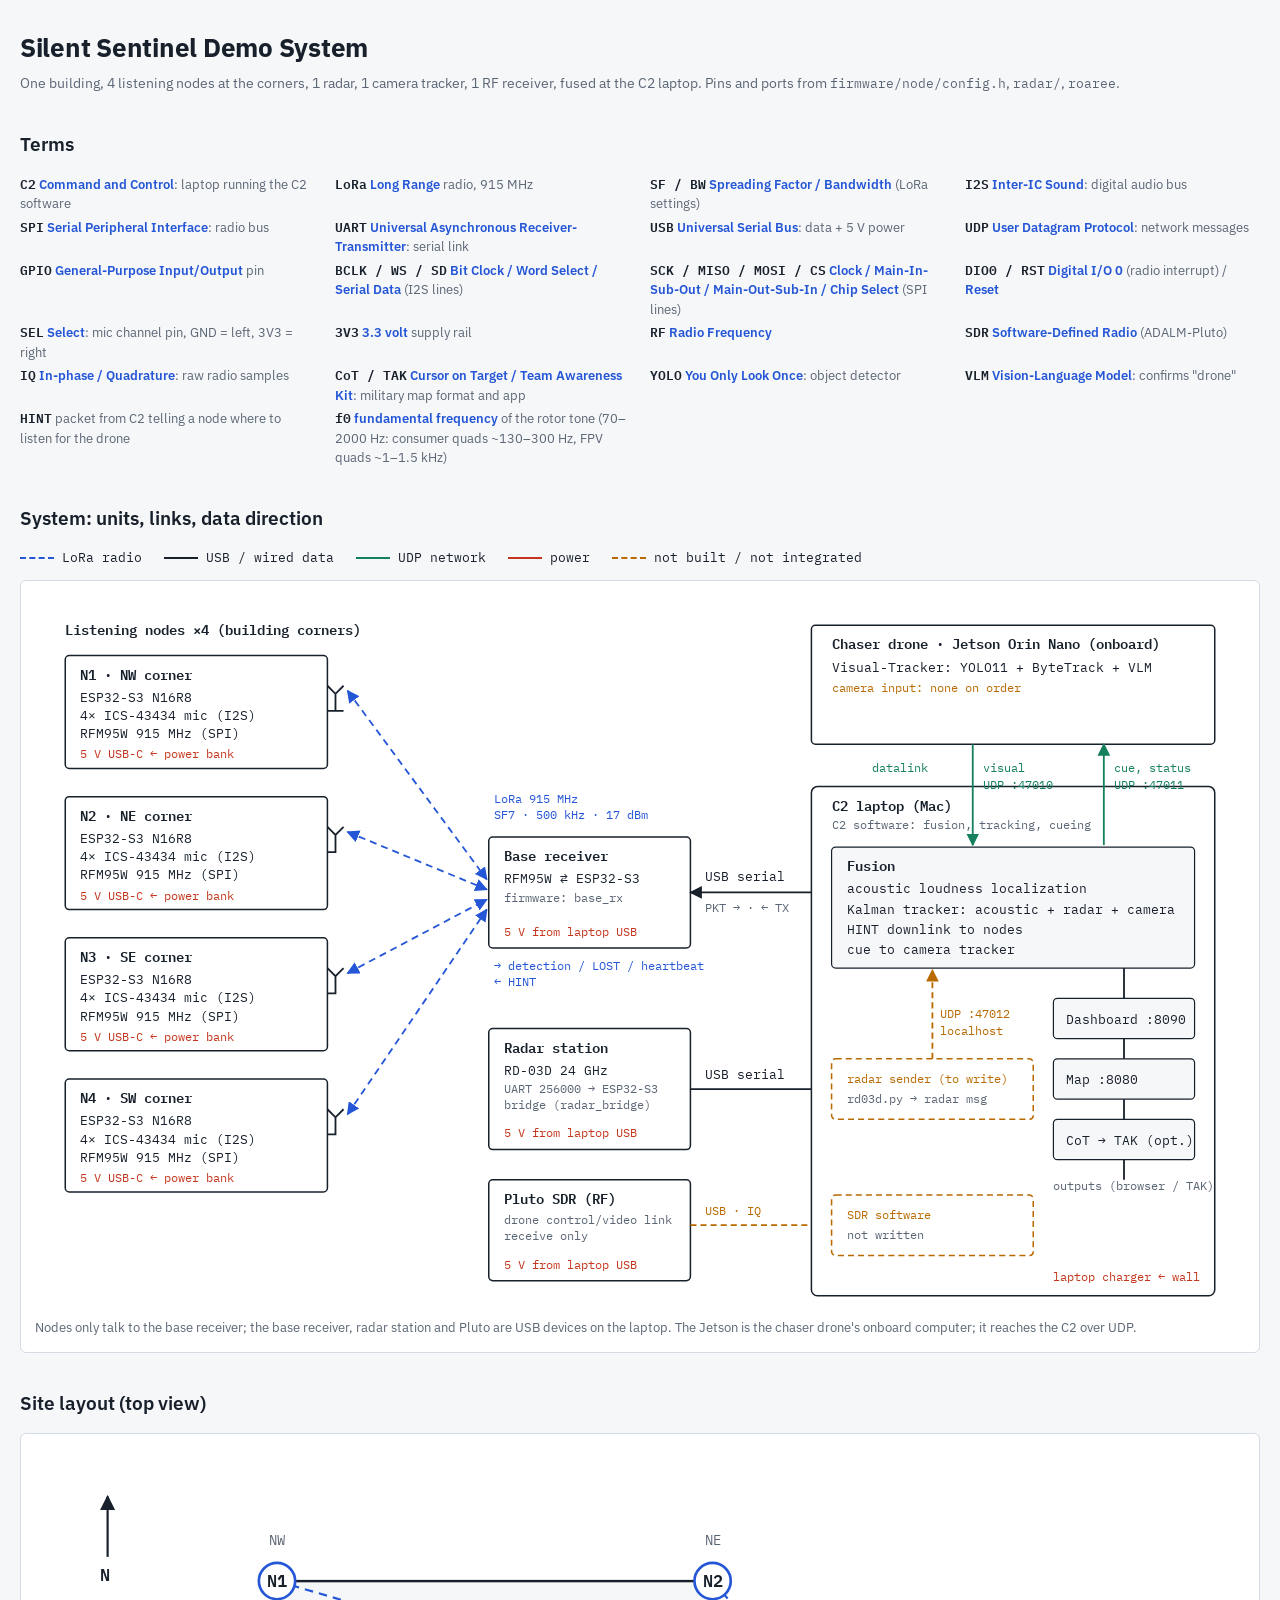
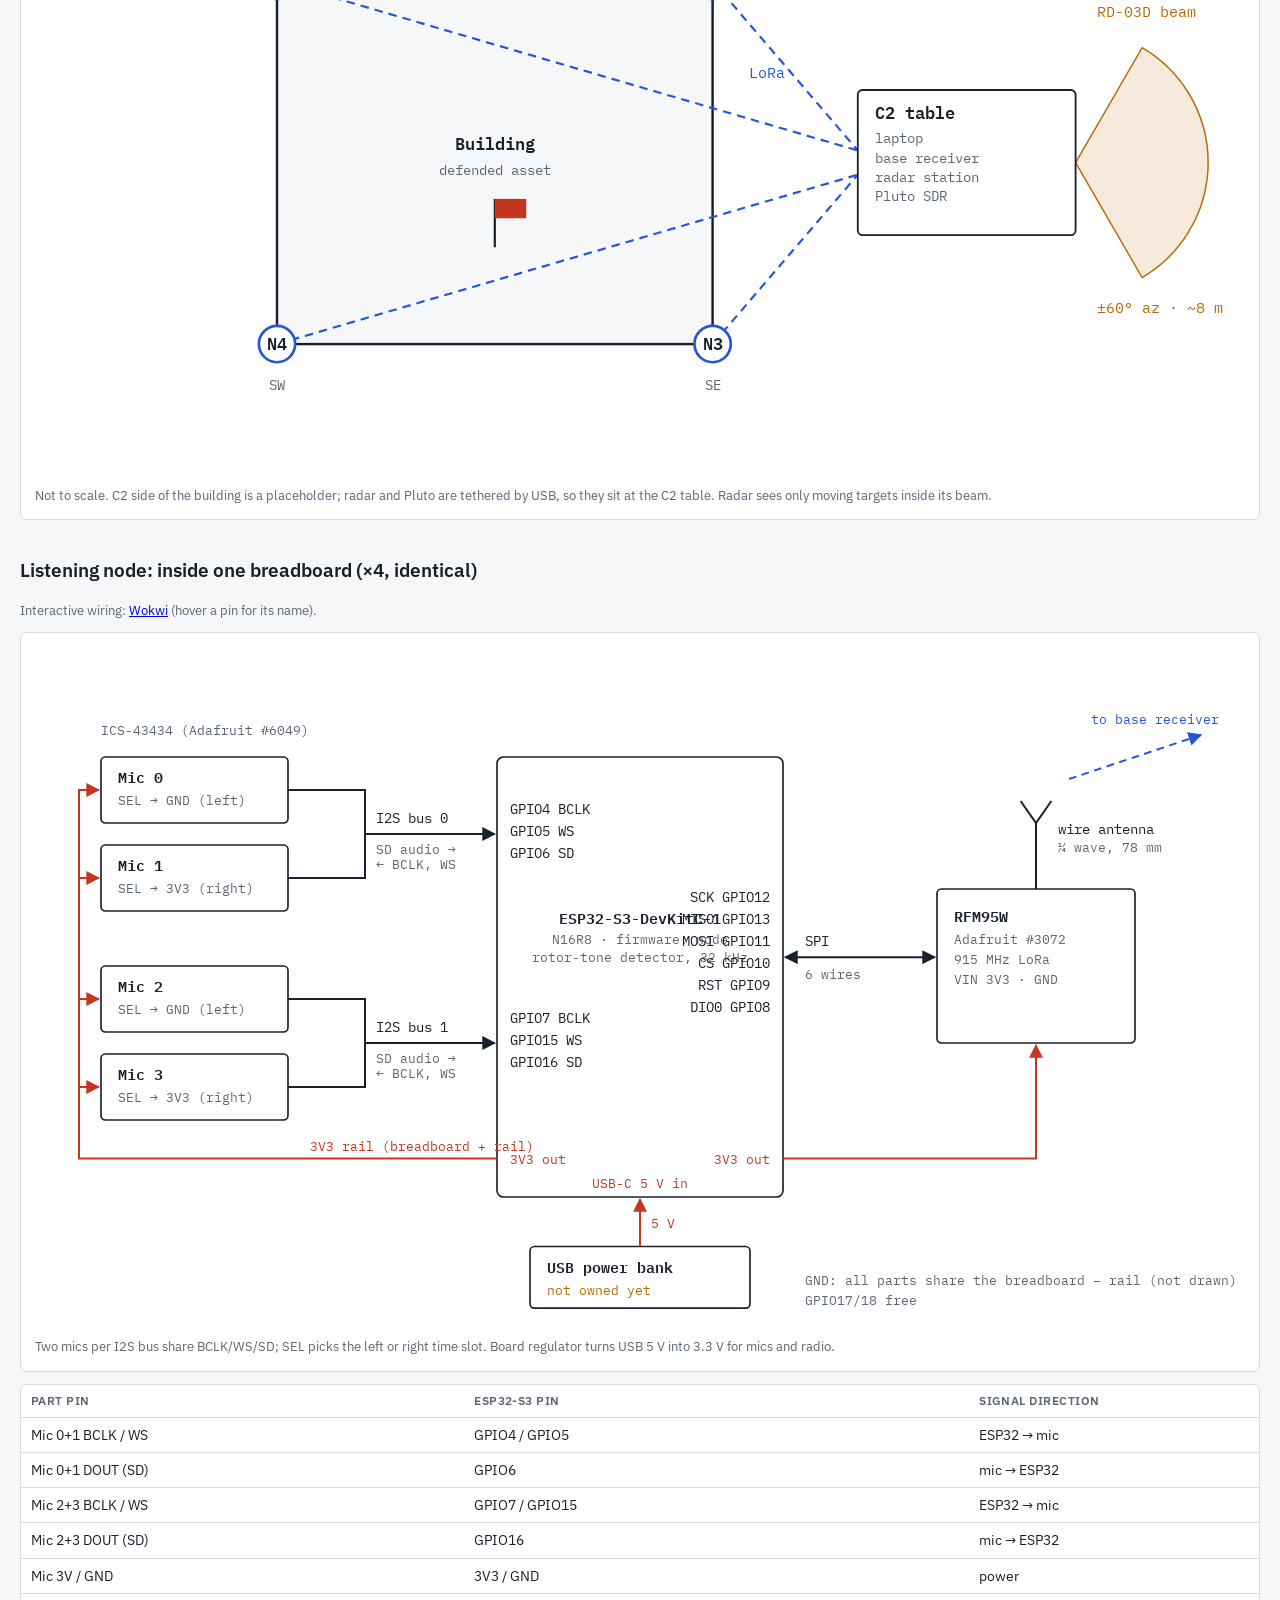
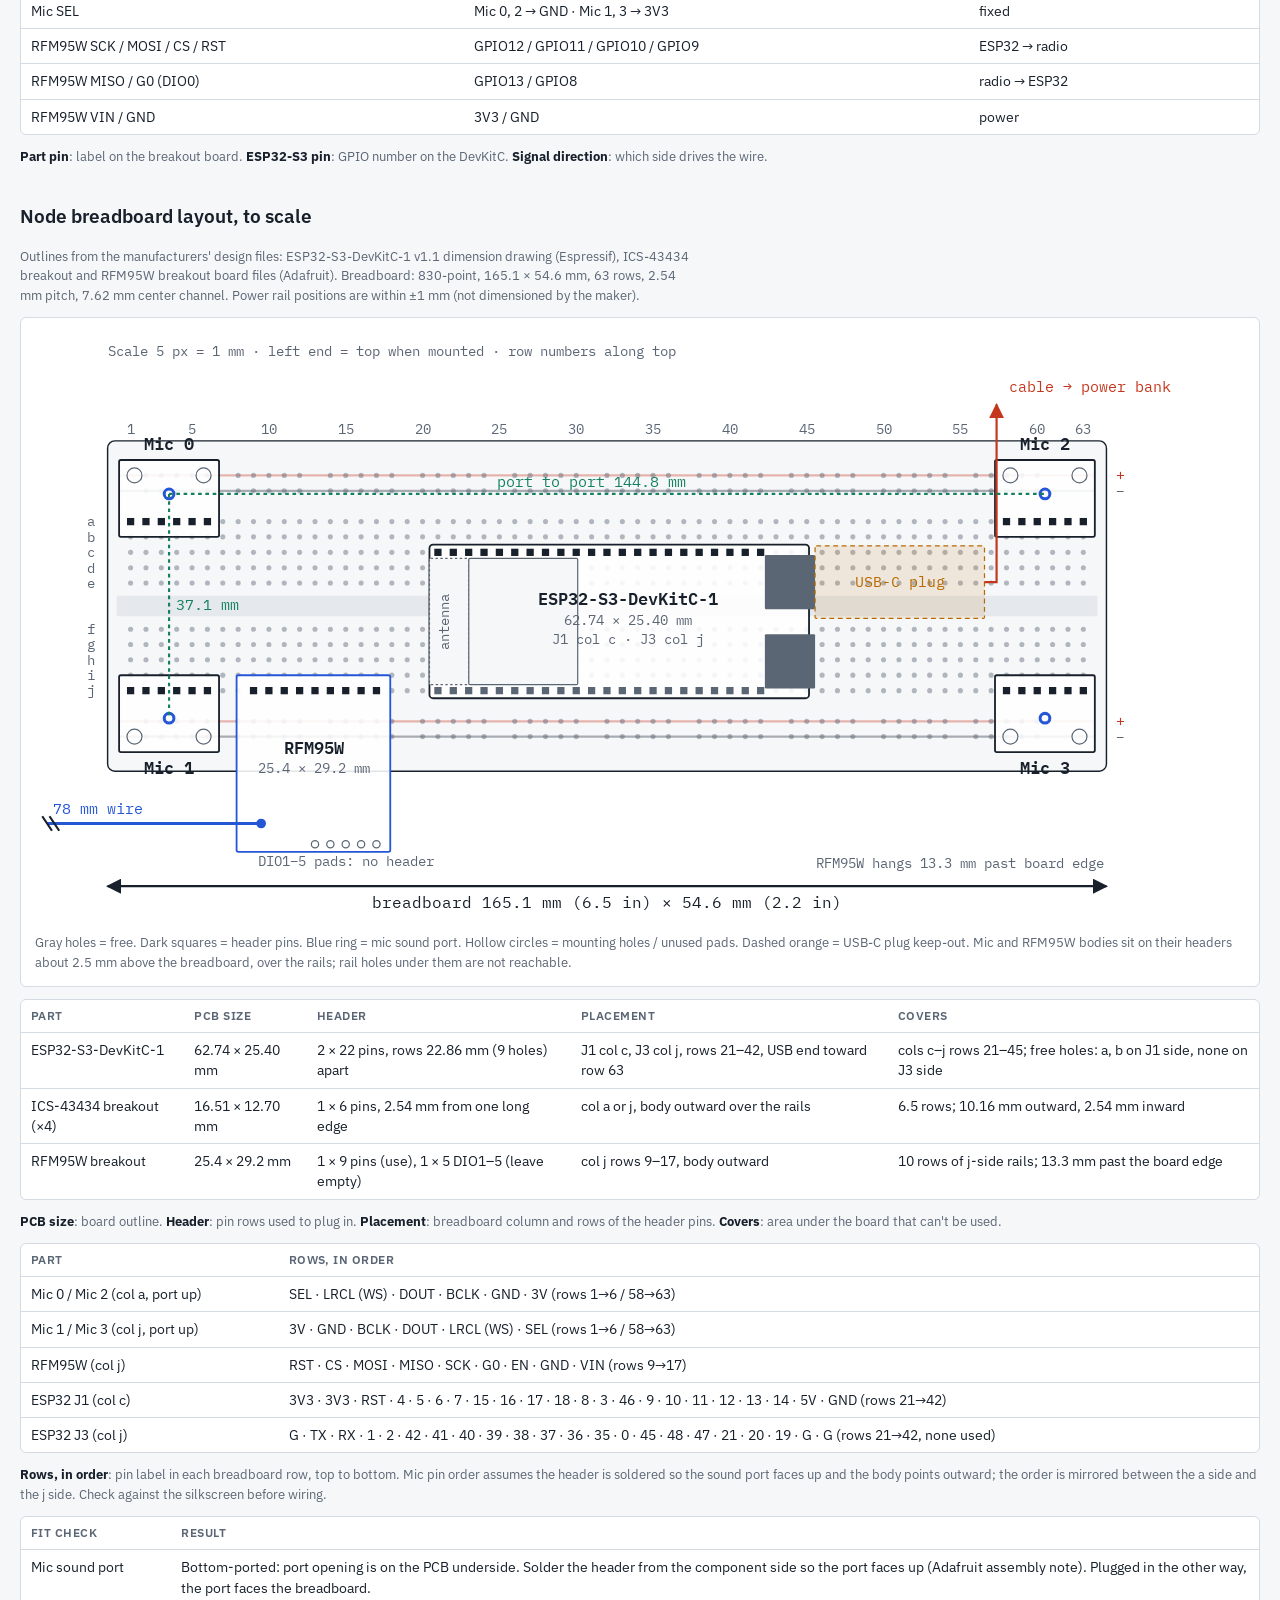
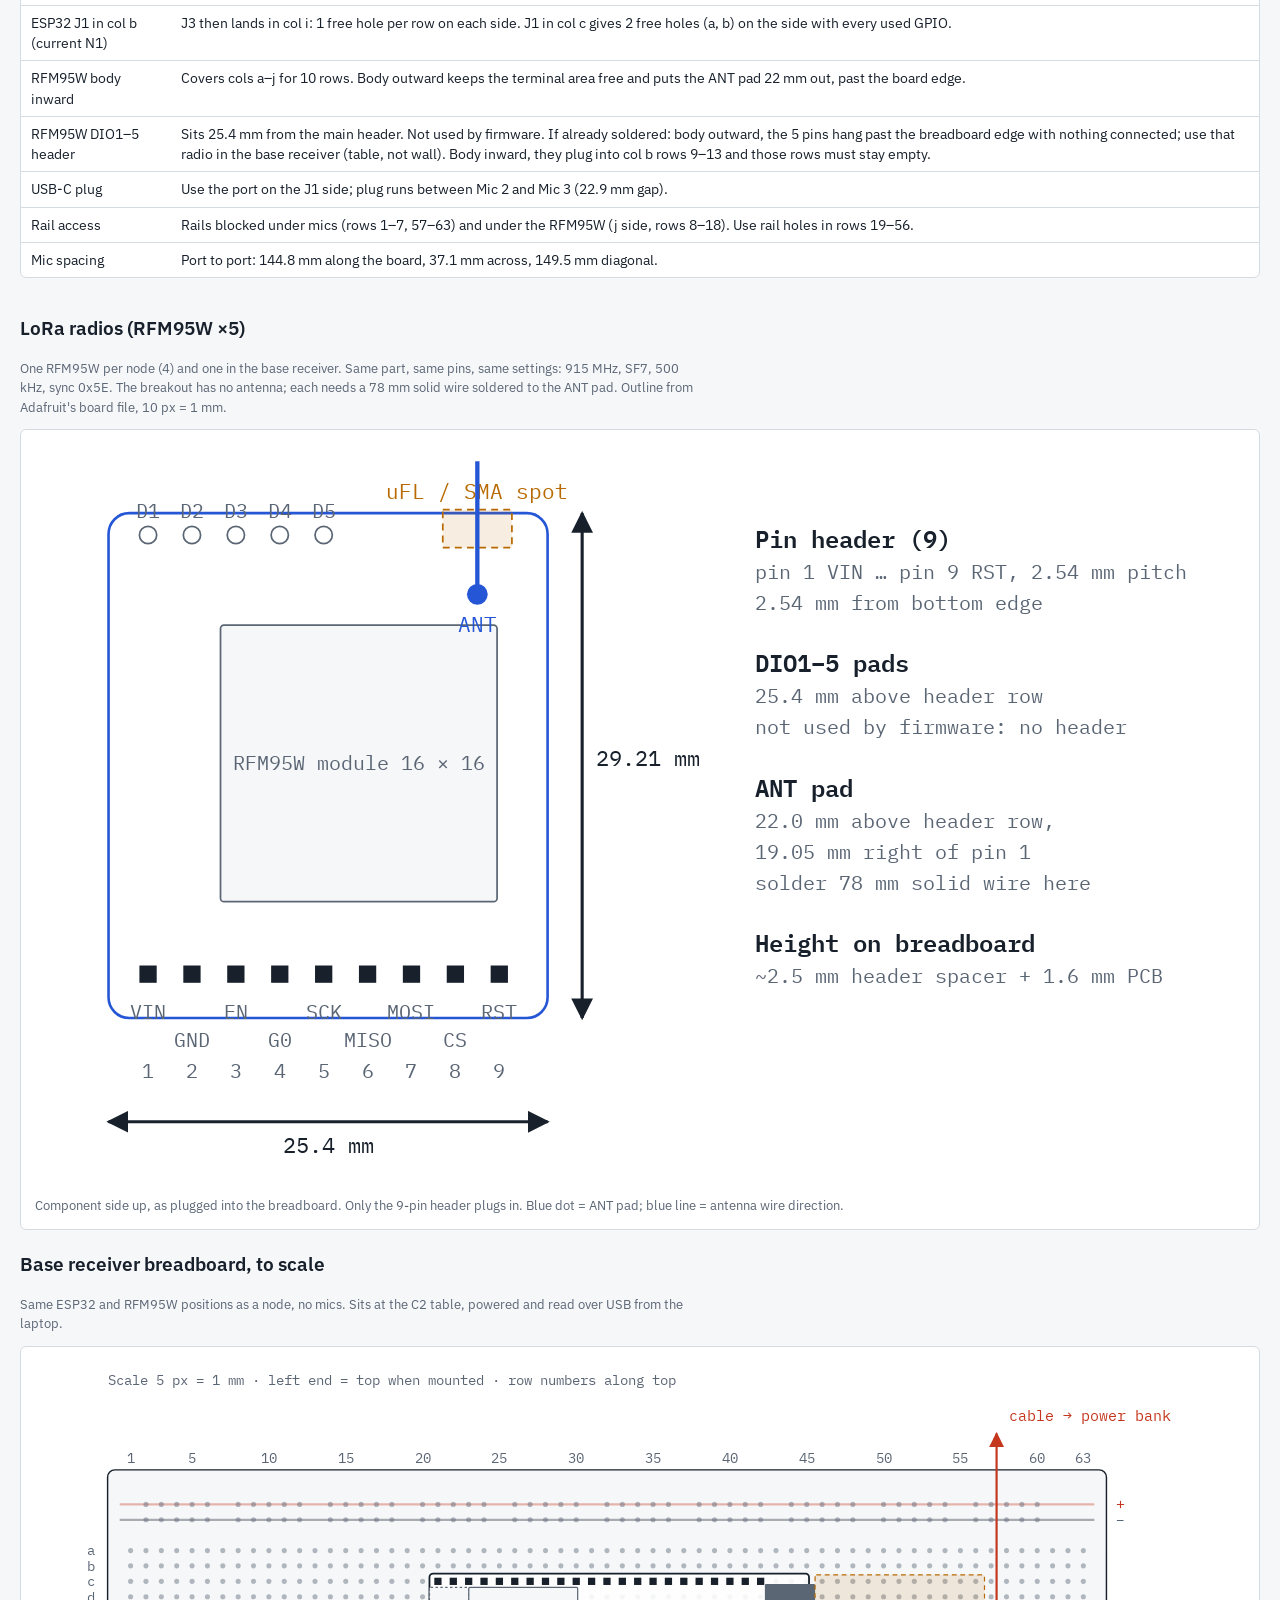
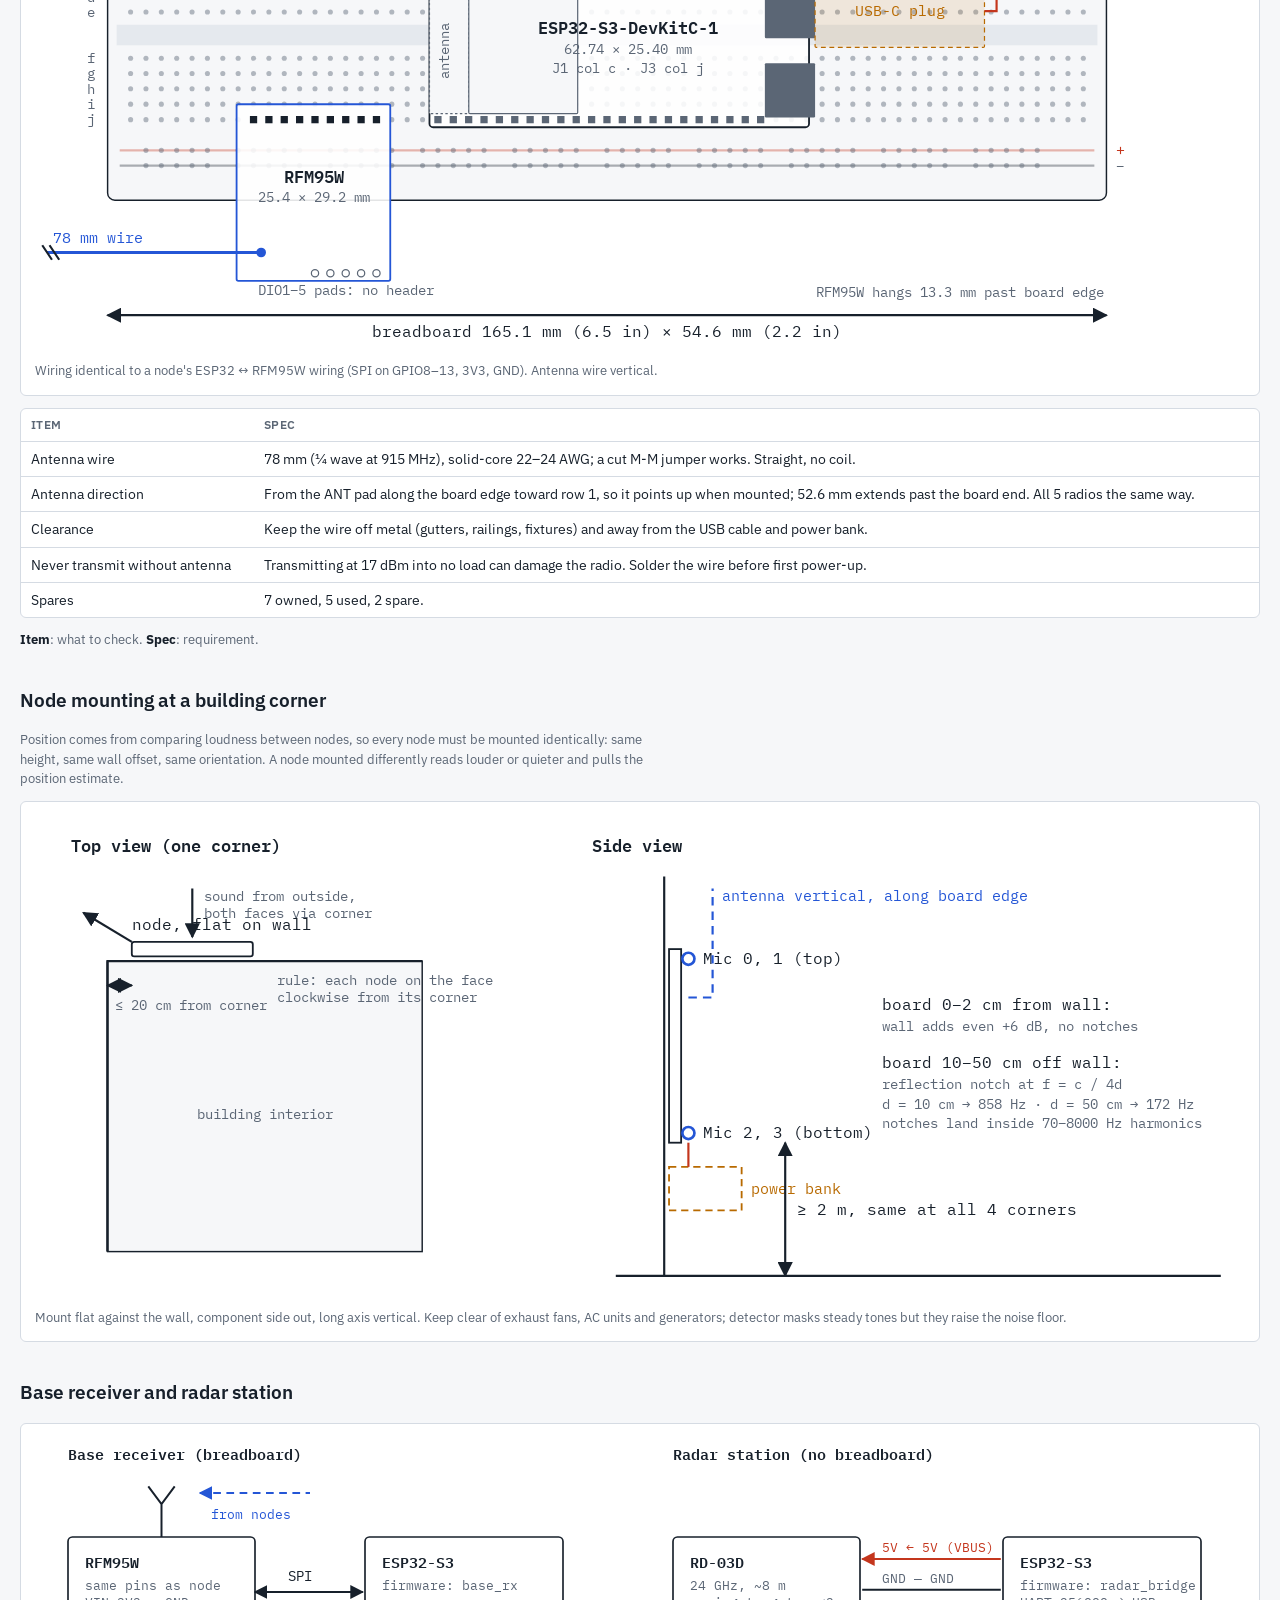
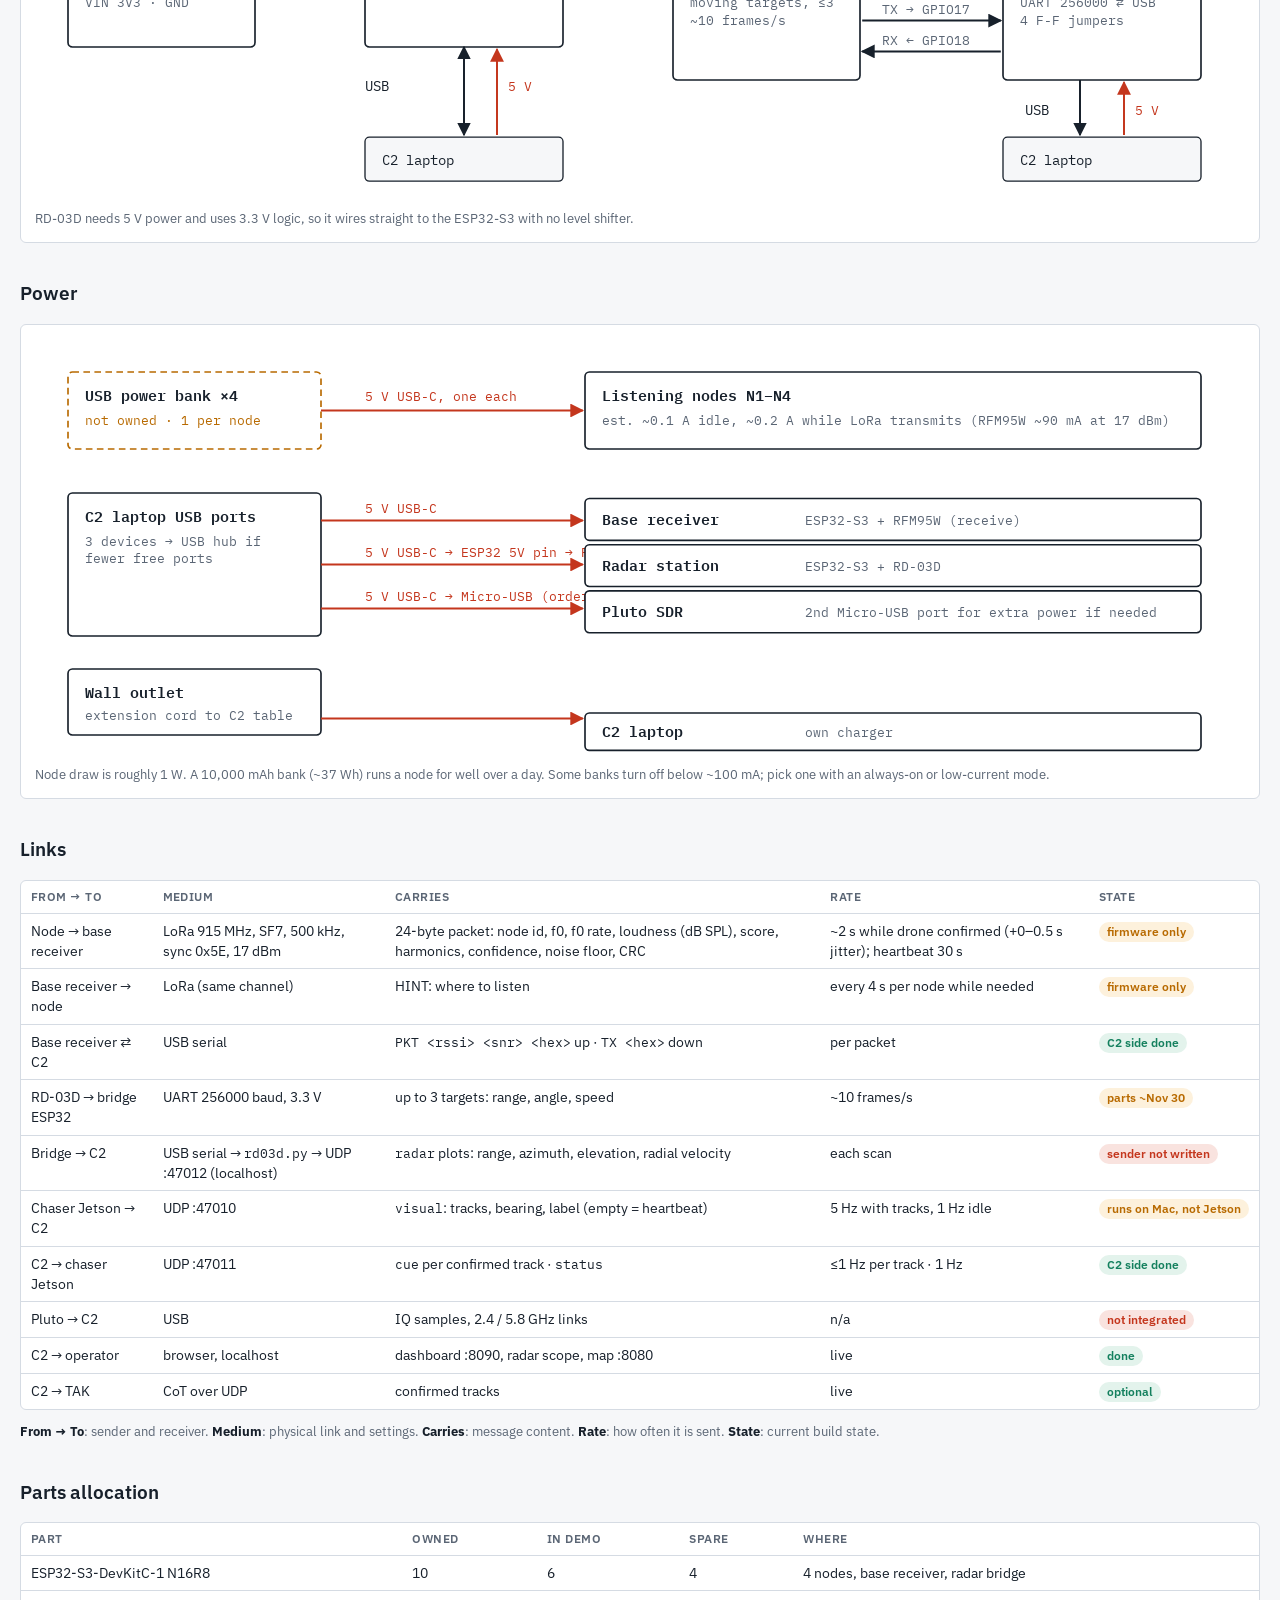
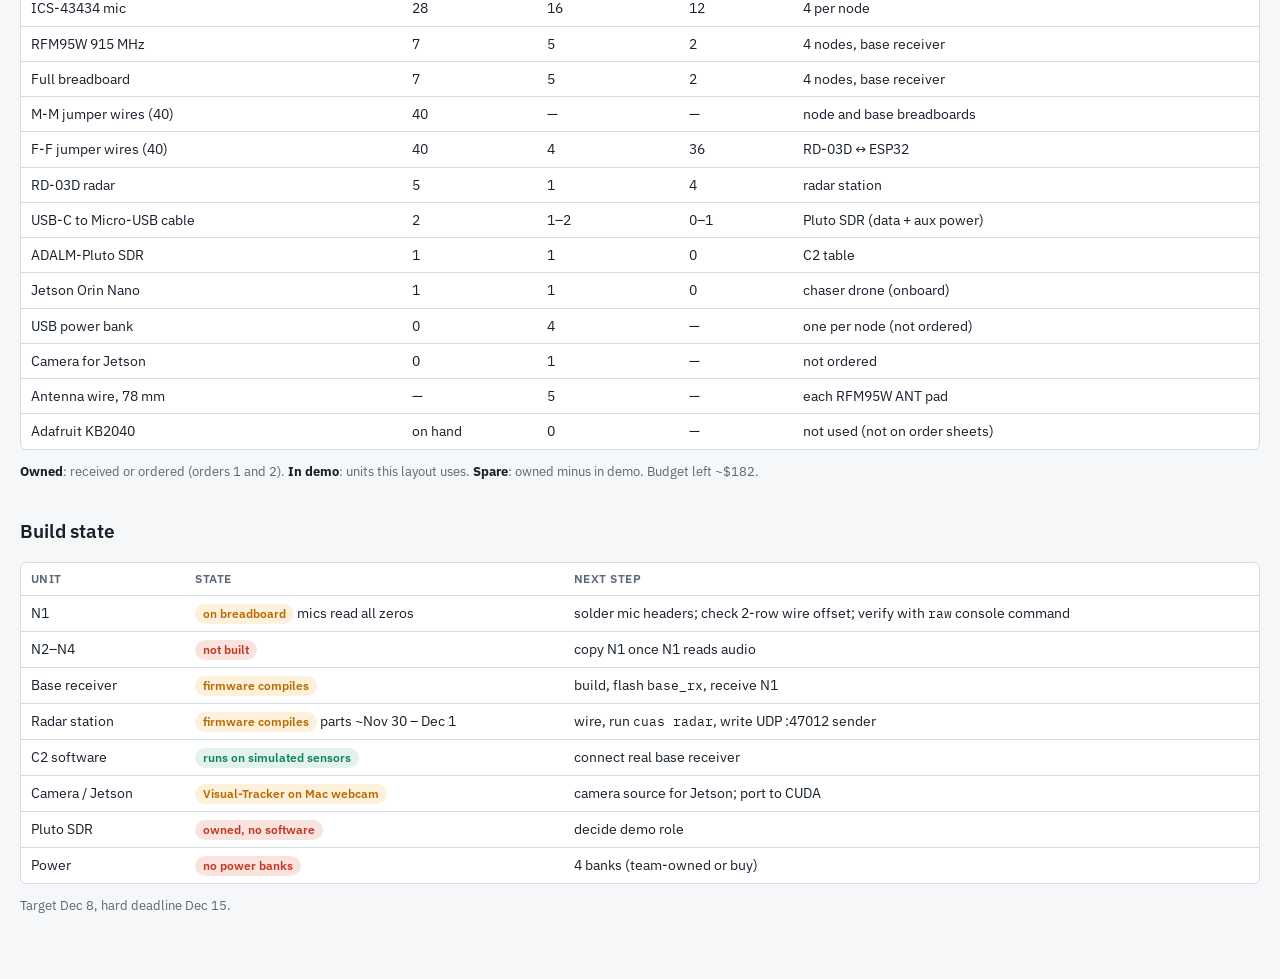
==== commit 16771a6a: "Jetson is the chaser drone's onboard computer, not at the C2 The Jetson Orin Nano runs the Visual-Tr" ====
--- a/demo-system.html
+++ b/demo-system.html
@@ -137,12 +137,12 @@
   <div class="legend">
     <span><i style="border-color:var(--lora);border-top-style:dashed"></i>LoRa radio</span>
     <span><i style="border-color:var(--usb)"></i>USB / wired data</span>
-    <span><i style="border-color:var(--net)"></i>Ethernet UDP</span>
+    <span><i style="border-color:var(--net)"></i>UDP network</span>
     <span><i style="border-color:var(--pwr)"></i>power</span>
     <span><i style="border-color:var(--plan);border-top-style:dashed"></i>not built / not integrated</span>
   </div>
   <figure>
-    <svg viewBox="0 0 1200 710" role="img" aria-label="Four listening nodes send LoRa detections to the base receiver, which feeds the C2 laptop over USB. Radar station and Pluto SDR connect to the laptop by USB; Jetson connects by Ethernet UDP.">
+    <svg viewBox="0 0 1200 710" role="img" aria-label="Four listening nodes send LoRa detections to the base receiver, which feeds the C2 laptop over USB. Radar station and Pluto SDR connect to the laptop by USB; Chaser drone Jetson connects over UDP.">
       <!-- nodes -->
       <text class="tb" x="30" y="40">Listening nodes ×4 (building corners)</text>
       <g>
@@ -224,10 +224,9 @@
 
       <!-- Jetson -->
       <rect class="box" x="770" y="30" width="400" height="118" rx="4"/>
-      <text class="tb" x="790" y="54">Jetson Orin Nano (at C2)</text>
+      <text class="tb" x="790" y="54">Chaser drone · Jetson Orin Nano (onboard)</text>
       <text class="t" x="790" y="76">Visual-Tracker: YOLO11 + ByteTrack + VLM</text>
       <text class="tpl" x="790" y="96">camera input: none on order</text>
-      <text class="tp" x="790" y="134">19 V DC adapter ← wall outlet</text>
 
       <!-- laptop -->
       <rect class="box" x="770" y="190" width="400" height="505" rx="6"/>
@@ -247,7 +246,7 @@
       <text class="tn" x="940" y="192">UDP :47010</text>
       <text class="tn" x="1070" y="176">cue, status</text>
       <text class="tn" x="1070" y="192">UDP :47011</text>
-      <text class="tn" x="830" y="176">Ethernet</text>
+      <text class="tn" x="830" y="176">datalink</text>
 
       <!-- radar sender -->
       <rect class="boxp" x="790" y="460" width="200" height="60" rx="4"/>
@@ -273,7 +272,7 @@
       <text class="s" x="1010" y="590">outputs (browser / TAK)</text>
       <text class="tp" x="1010" y="680">laptop charger ← wall</text>
     </svg>
-    <figcaption>Nodes only talk to the base receiver; the base receiver, radar station and Pluto are USB devices on the laptop. Jetson is a separate computer on the same network.</figcaption>
+    <figcaption>Nodes only talk to the base receiver; the base receiver, radar station and Pluto are USB devices on the laptop. The Jetson is the chaser drone's onboard computer; it reaches the C2 over UDP.</figcaption>
   </figure>
 </section>
 
@@ -315,7 +314,6 @@
       <text class="s" x="694" y="260">base receiver</text>
       <text class="s" x="694" y="276">radar station</text>
       <text class="s" x="694" y="292">Pluto SDR</text>
-      <text class="s" x="694" y="308">Jetson</text>
       <text class="tl" x="590" y="190">LoRa</text>
     </svg>
     <figcaption>Not to scale. C2 side of the building is a placeholder; radar and Pluto are tethered by USB, so they sit at the C2 table. Radar sees only moving targets inside its beam.</figcaption>
@@ -781,7 +779,7 @@
 <section>
   <h2>Power</h2>
   <figure>
-    <svg viewBox="0 0 1100 380" role="img" aria-label="Power sources: four USB power banks for the nodes, laptop USB for base receiver, radar station and Pluto, wall outlet for laptop and Jetson.">
+    <svg viewBox="0 0 1100 380" role="img" aria-label="Power sources: four USB power banks for the nodes, laptop USB for base receiver, radar station and Pluto, wall outlet for the laptop.">
       <rect class="boxp" x="30" y="30" width="230" height="70" rx="4"/>
       <text class="tb" x="45" y="56">USB power bank ×4</text><text class="tpl" x="45" y="78">not owned · 1 per node</text>
       <line class="pwr" x1="260" y1="65" x2="498" y2="65" marker-end="url(#ap)"/>
@@ -804,9 +802,7 @@
 
       <rect class="box" x="30" y="300" width="230" height="60" rx="4"/>
       <text class="tb" x="45" y="326">Wall outlet</text><text class="s" x="45" y="346">extension cord to C2 table</text>
-      <path class="pwr" d="M260,320 H498" marker-end="url(#ap)"/>
       <path class="pwr" d="M260,345 H498" marker-end="url(#ap)"/>
-      <rect class="box" x="500" y="302" width="560" height="34" rx="4"/><text class="tb" x="515" y="324">Jetson Orin Nano</text><text class="s" x="700" y="324">19 V DC kit adapter · 7–25 W power modes</text>
       <rect class="box" x="500" y="340" width="560" height="34" rx="4"/><text class="tb" x="515" y="362">C2 laptop</text><text class="s" x="700" y="362">own charger</text>
     </svg>
     <figcaption>Node draw is roughly 1 W. A 10,000 mAh bank (~37 Wh) runs a node for well over a day. Some banks turn off below ~100 mA; pick one with an always-on or low-current mode.</figcaption>
@@ -823,8 +819,8 @@
       <tr><td>Base receiver ⇄ C2</td><td>USB serial</td><td><code>PKT &lt;rssi&gt; &lt;snr&gt; &lt;hex&gt;</code> up · <code>TX &lt;hex&gt;</code> down</td><td>per packet</td><td><span class="chip ok">C2 side done</span></td></tr>
       <tr><td>RD-03D → bridge ESP32</td><td>UART 256000 baud, 3.3 V</td><td>up to 3 targets: range, angle, speed</td><td>~10 frames/s</td><td><span class="chip wip">parts ~Nov 30</span></td></tr>
       <tr><td>Bridge → C2</td><td>USB serial → <code>rd03d.py</code> → UDP :47012 (localhost)</td><td><code>radar</code> plots: range, azimuth, elevation, radial velocity</td><td>each scan</td><td><span class="chip no">sender not written</span></td></tr>
-      <tr><td>Jetson → C2</td><td>Ethernet, UDP :47010</td><td><code>visual</code>: tracks, bearing, label (empty = heartbeat)</td><td>5 Hz with tracks, 1 Hz idle</td><td><span class="chip wip">runs on Mac, not Jetson</span></td></tr>
-      <tr><td>C2 → Jetson</td><td>Ethernet, UDP :47011</td><td><code>cue</code> per confirmed track · <code>status</code></td><td>≤1 Hz per track · 1 Hz</td><td><span class="chip ok">C2 side done</span></td></tr>
+      <tr><td>Chaser Jetson → C2</td><td>UDP :47010</td><td><code>visual</code>: tracks, bearing, label (empty = heartbeat)</td><td>5 Hz with tracks, 1 Hz idle</td><td><span class="chip wip">runs on Mac, not Jetson</span></td></tr>
+      <tr><td>C2 → chaser Jetson</td><td>UDP :47011</td><td><code>cue</code> per confirmed track · <code>status</code></td><td>≤1 Hz per track · 1 Hz</td><td><span class="chip ok">C2 side done</span></td></tr>
       <tr><td>Pluto → C2</td><td>USB</td><td>IQ samples, 2.4 / 5.8 GHz links</td><td>n/a</td><td><span class="chip no">not integrated</span></td></tr>
       <tr><td>C2 → operator</td><td>browser, localhost</td><td>dashboard :8090, radar scope, map :8080</td><td>live</td><td><span class="chip ok">done</span></td></tr>
       <tr><td>C2 → TAK</td><td>CoT over UDP</td><td>confirmed tracks</td><td>live</td><td><span class="chip ok">optional</span></td></tr>
@@ -847,7 +843,7 @@
       <tr><td>RD-03D radar</td><td>5</td><td>1</td><td>4</td><td>radar station</td></tr>
       <tr><td>USB-C to Micro-USB cable</td><td>2</td><td>1–2</td><td>0–1</td><td>Pluto SDR (data + aux power)</td></tr>
       <tr><td>ADALM-Pluto SDR</td><td>1</td><td>1</td><td>0</td><td>C2 table</td></tr>
-      <tr><td>Jetson Orin Nano</td><td>1</td><td>1</td><td>0</td><td>C2 table</td></tr>
+      <tr><td>Jetson Orin Nano</td><td>1</td><td>1</td><td>0</td><td>chaser drone (onboard)</td></tr>
       <tr><td>USB power bank</td><td>0</td><td>4</td><td>—</td><td>one per node (not ordered)</td></tr>
       <tr><td>Camera for Jetson</td><td>0</td><td>1</td><td>—</td><td>not ordered</td></tr>
       <tr><td>Antenna wire, 78 mm</td><td>—</td><td>5</td><td>—</td><td>each RFM95W ANT pad</td></tr>
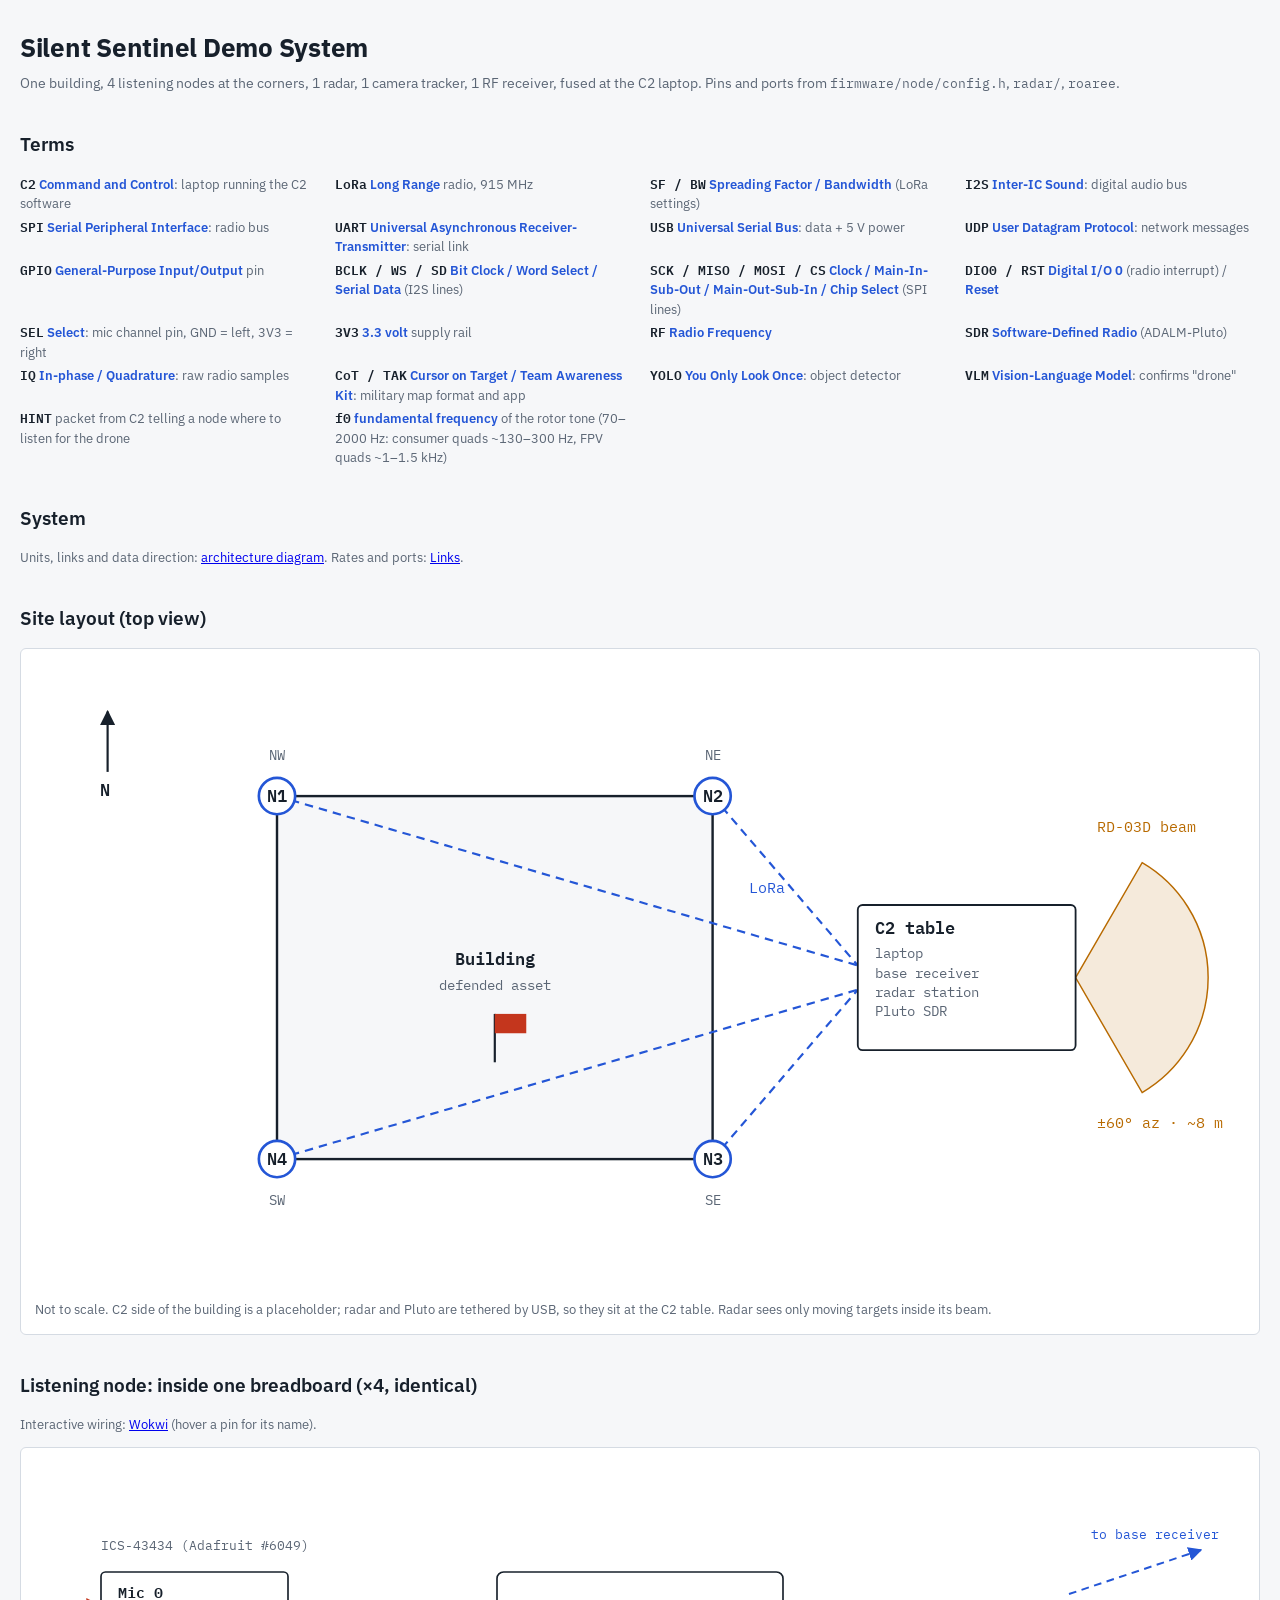
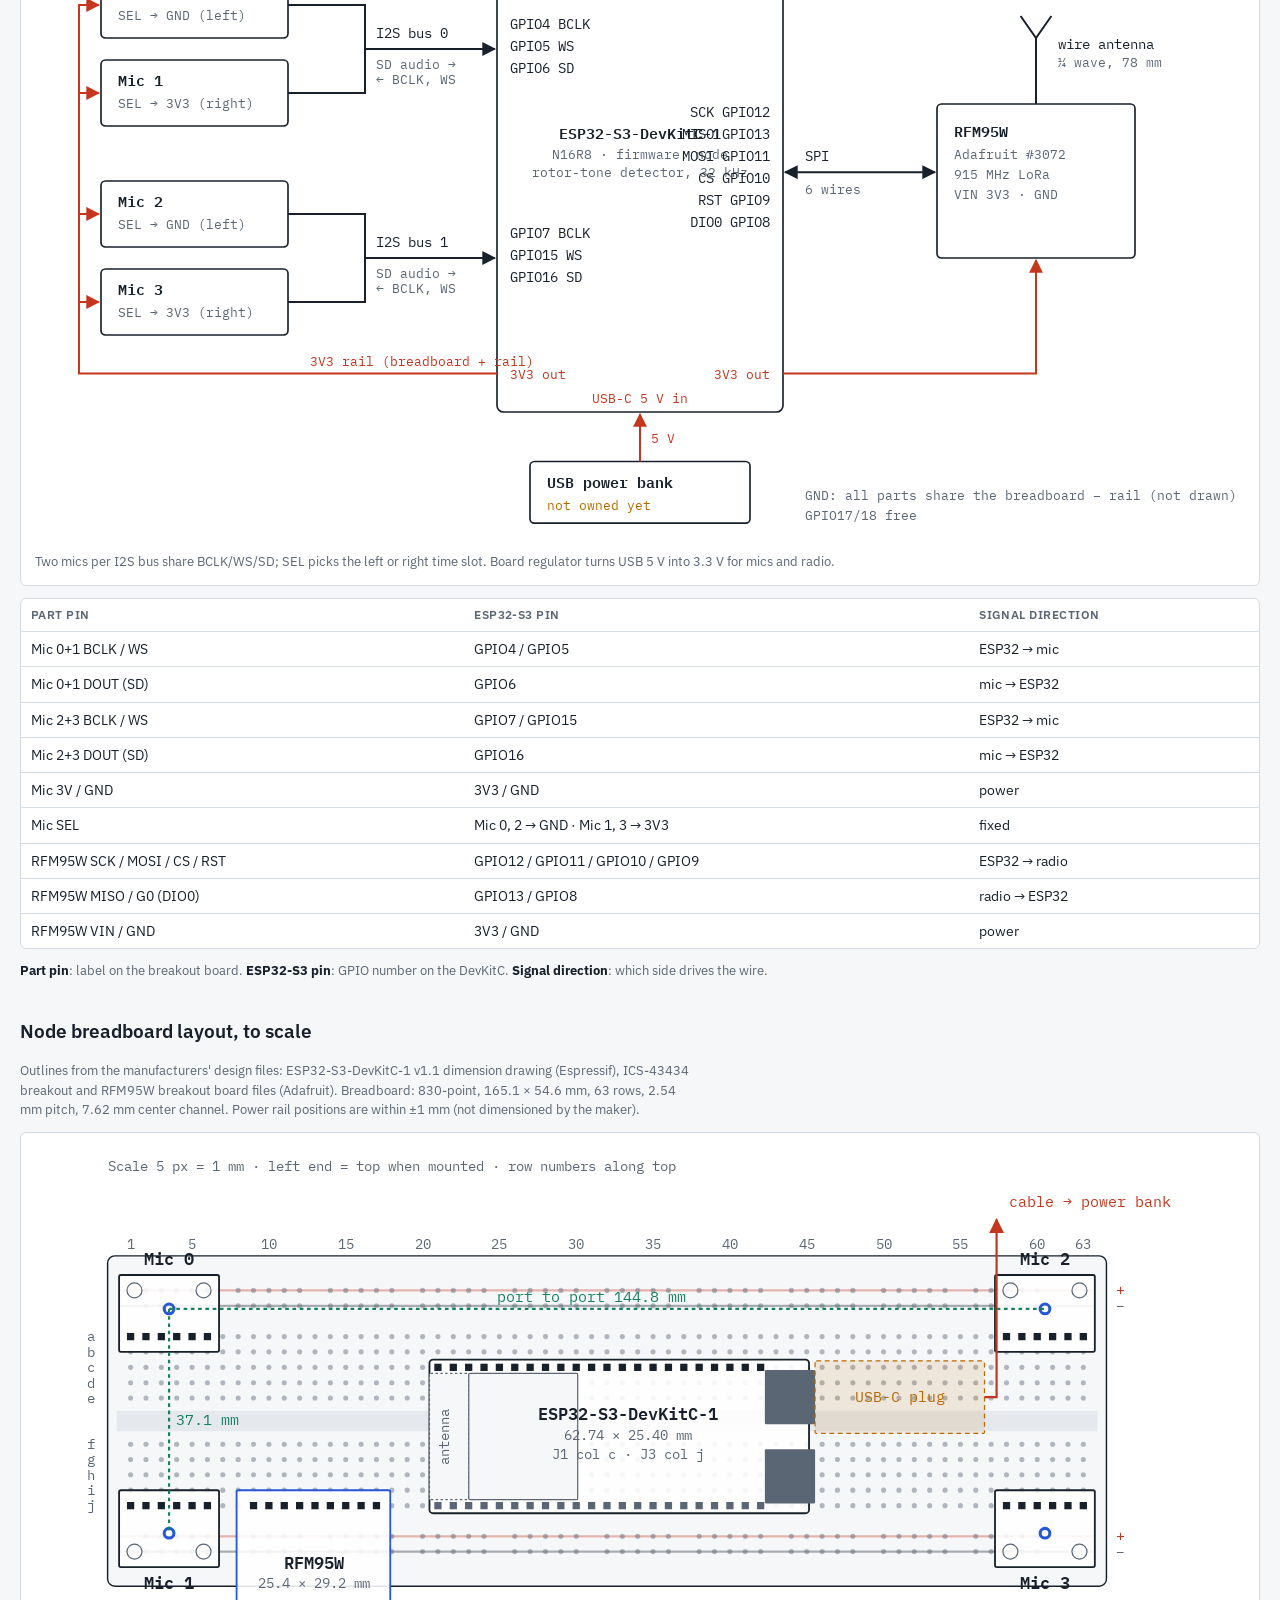
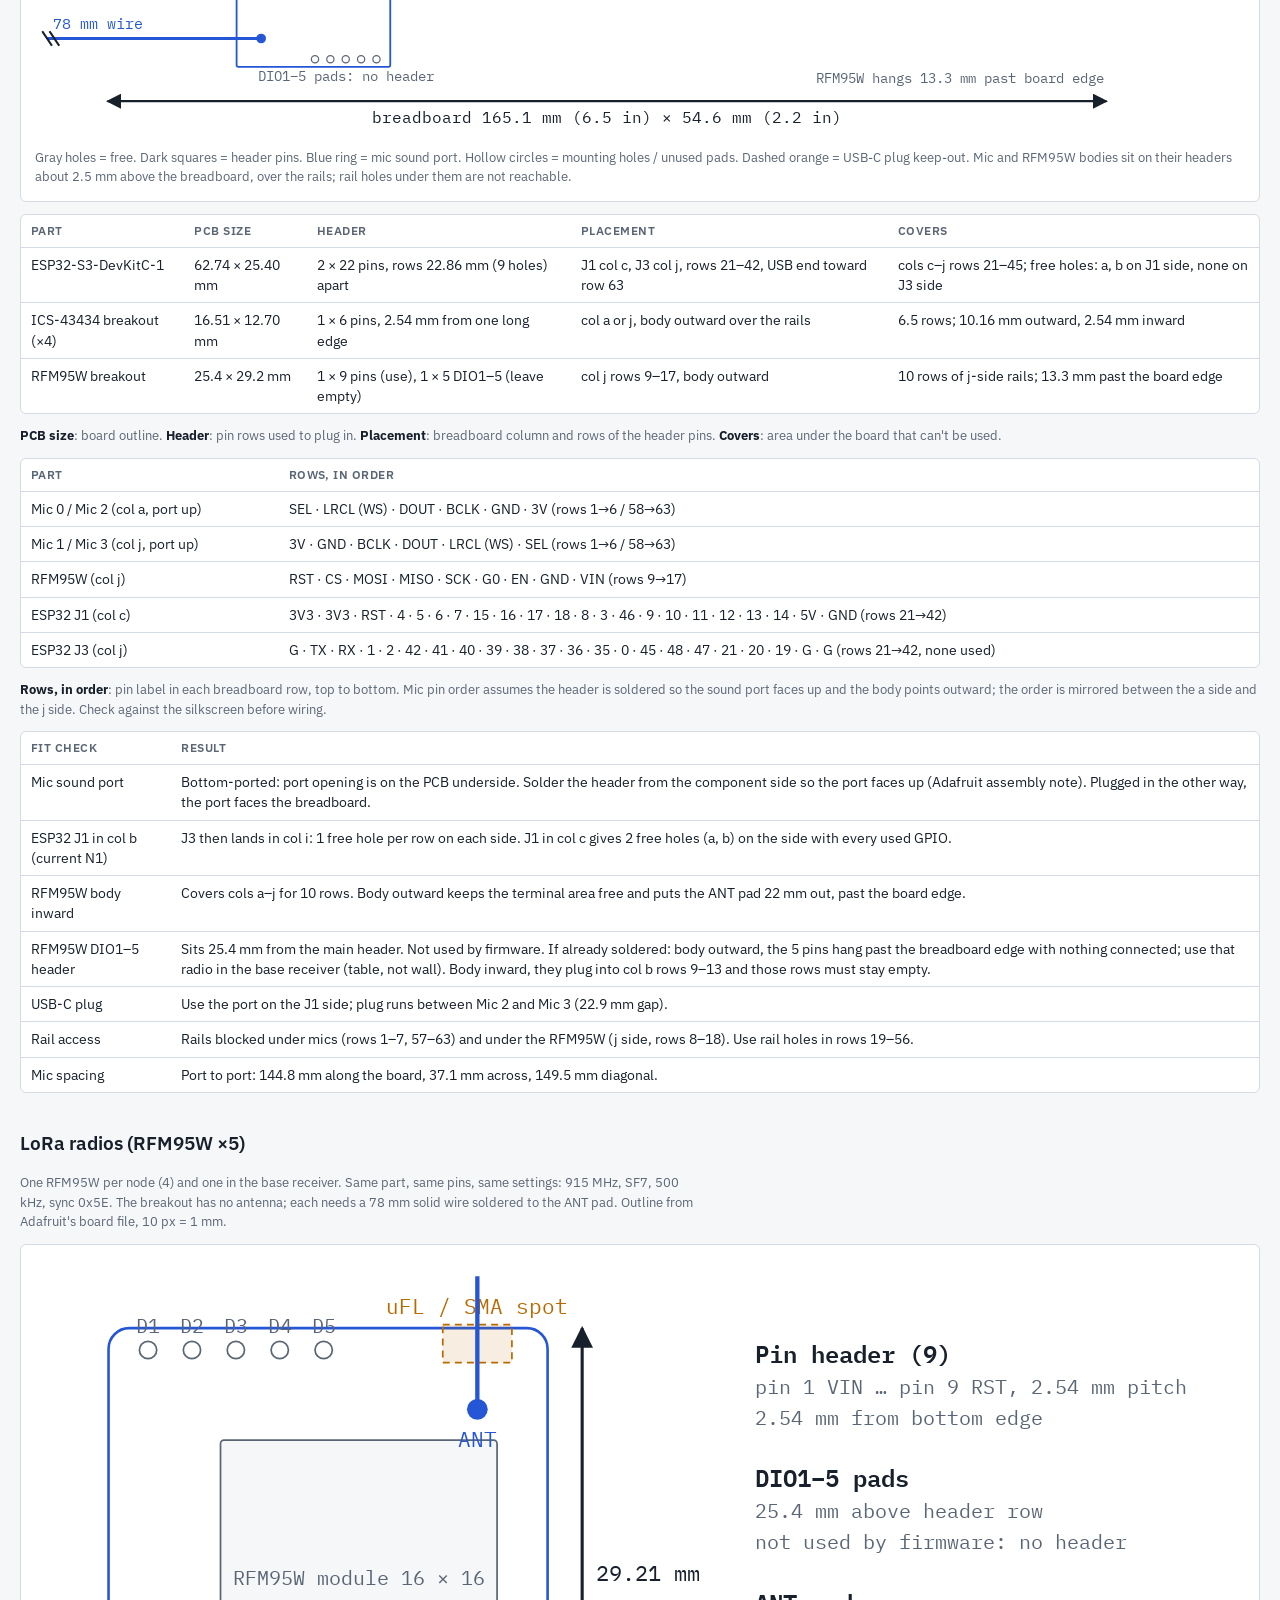
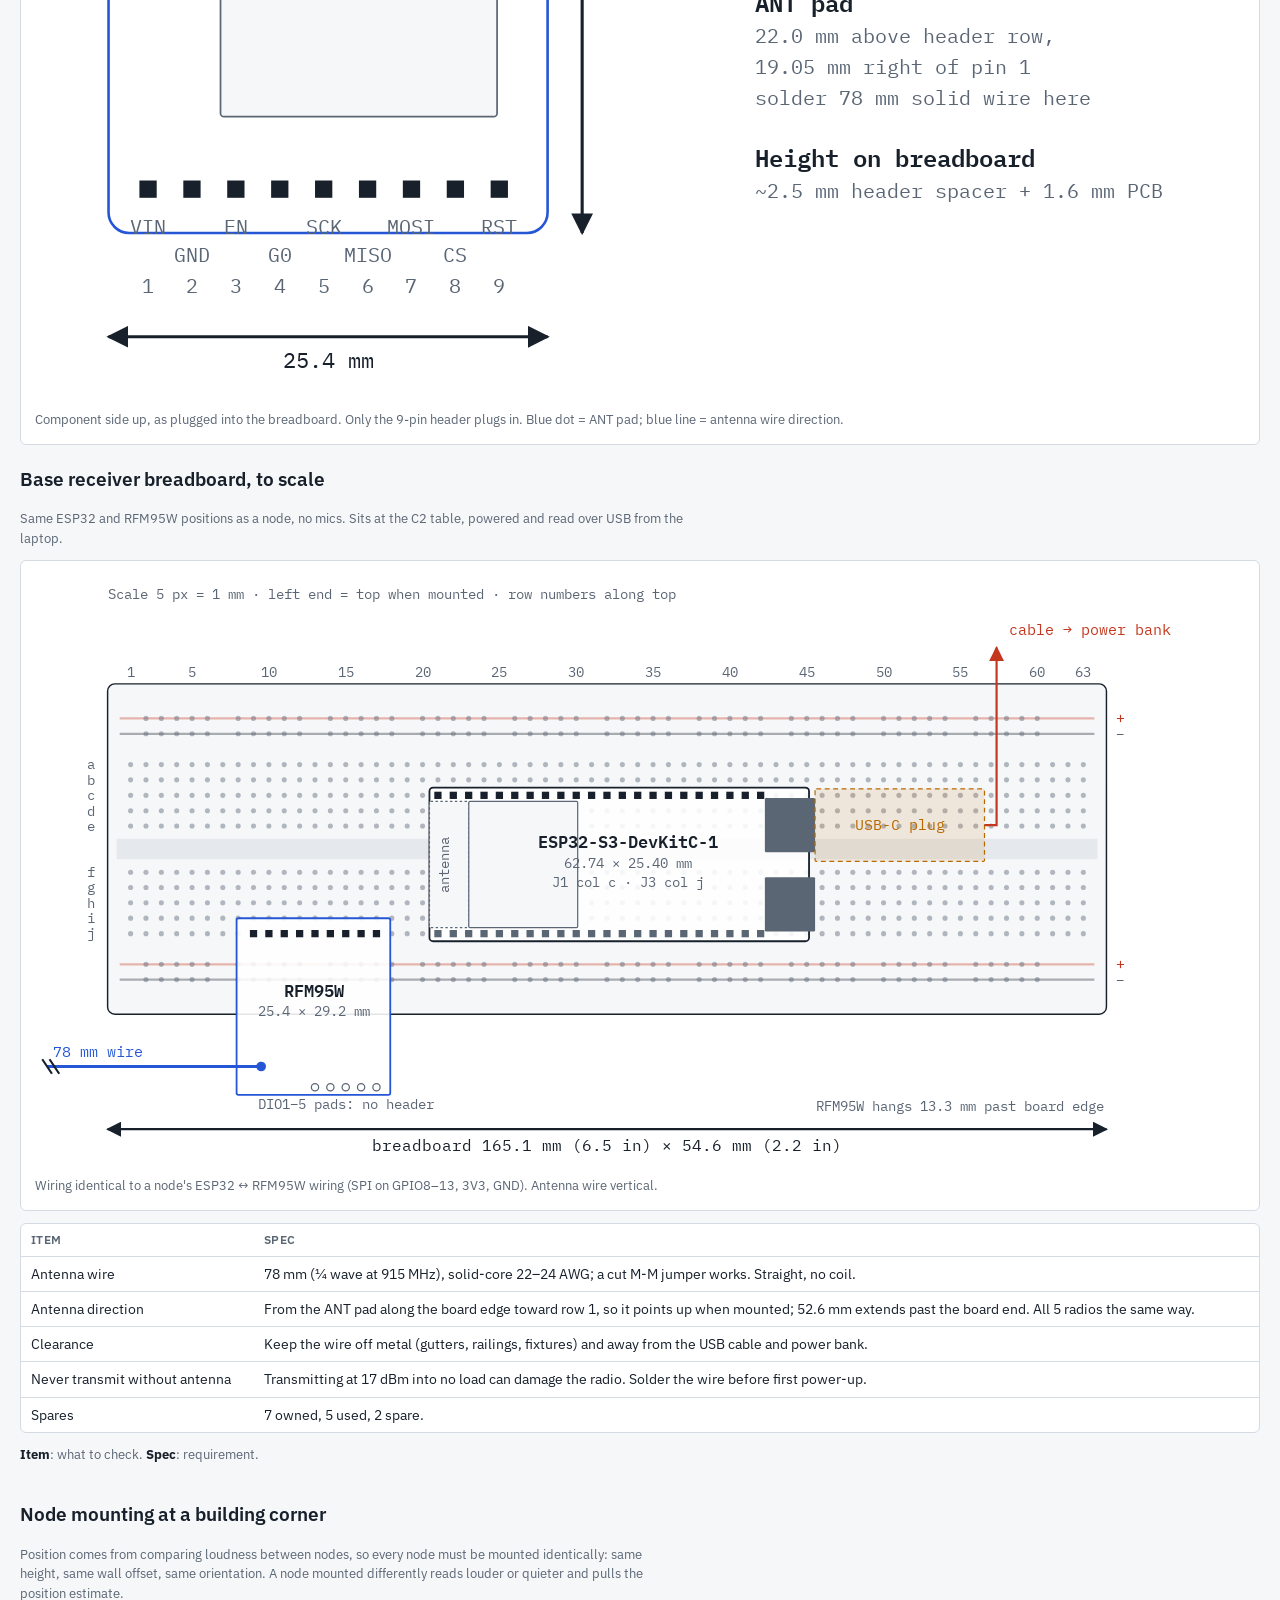
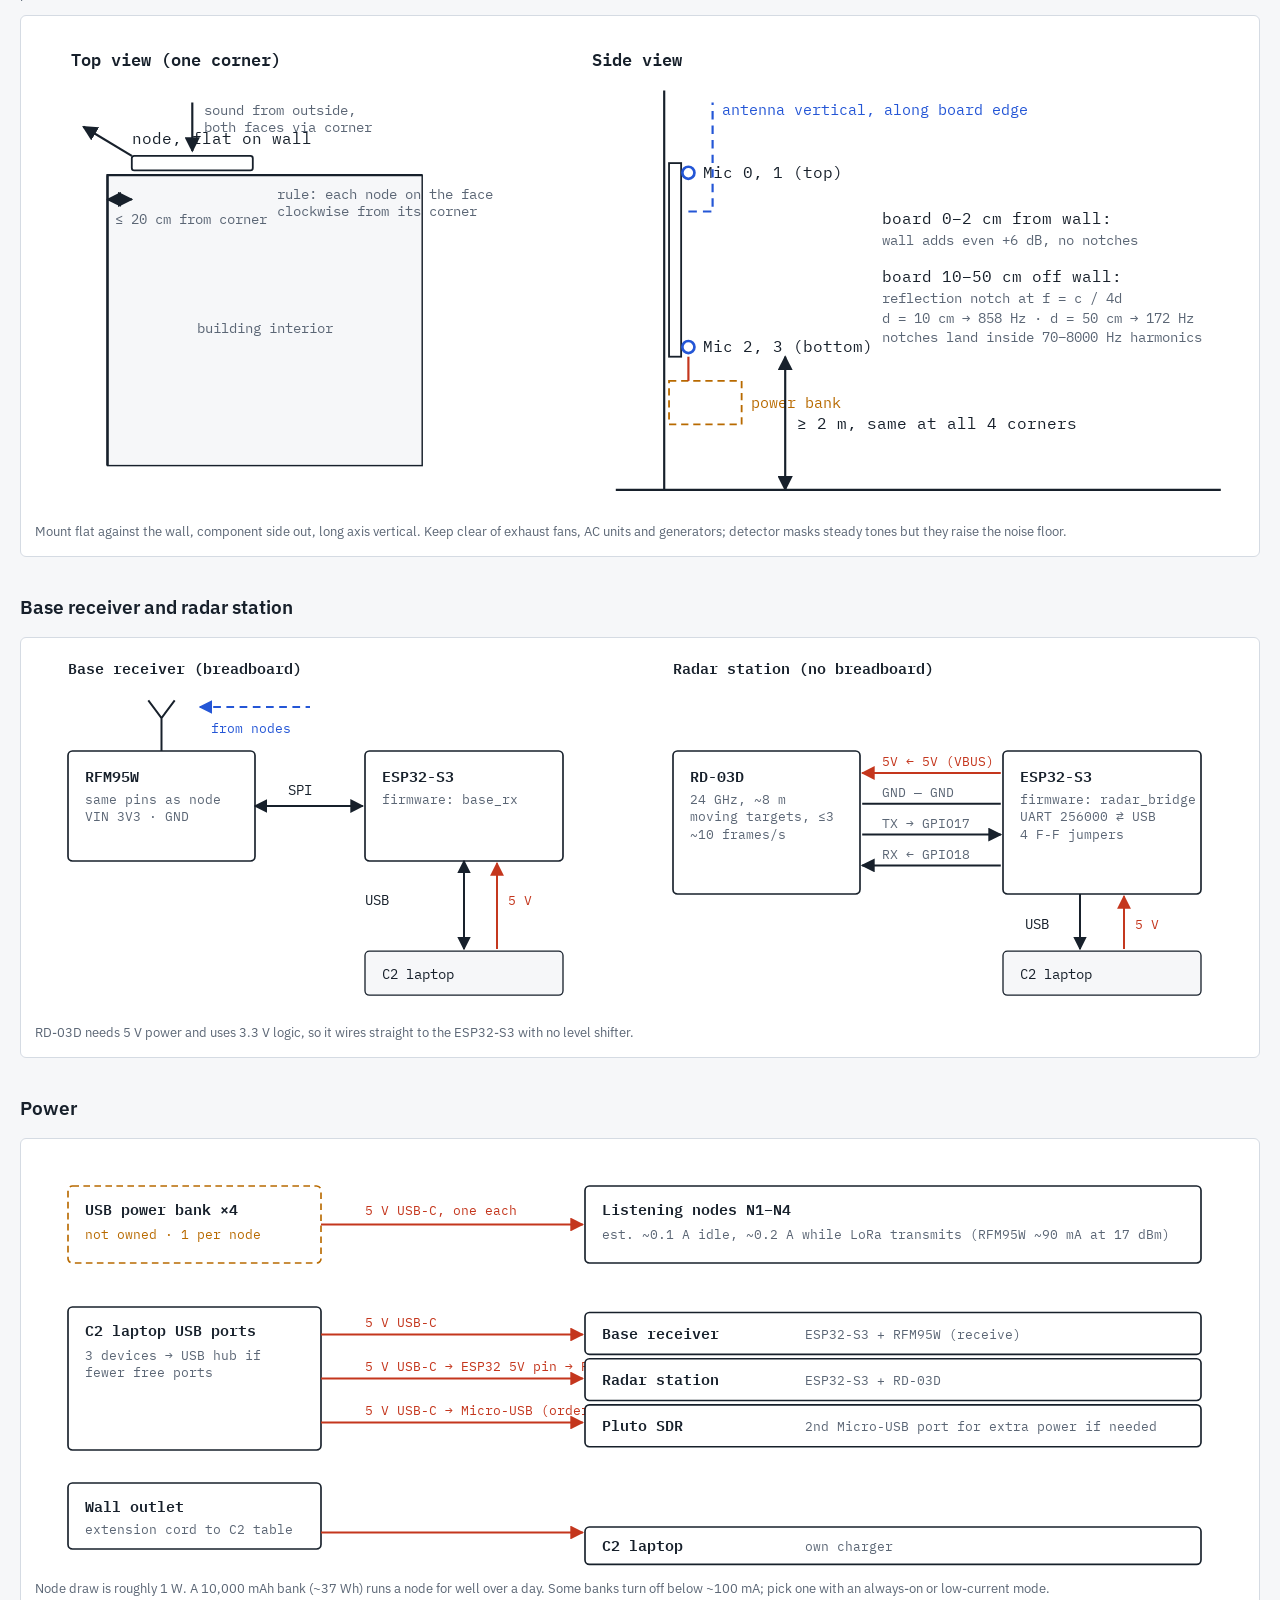
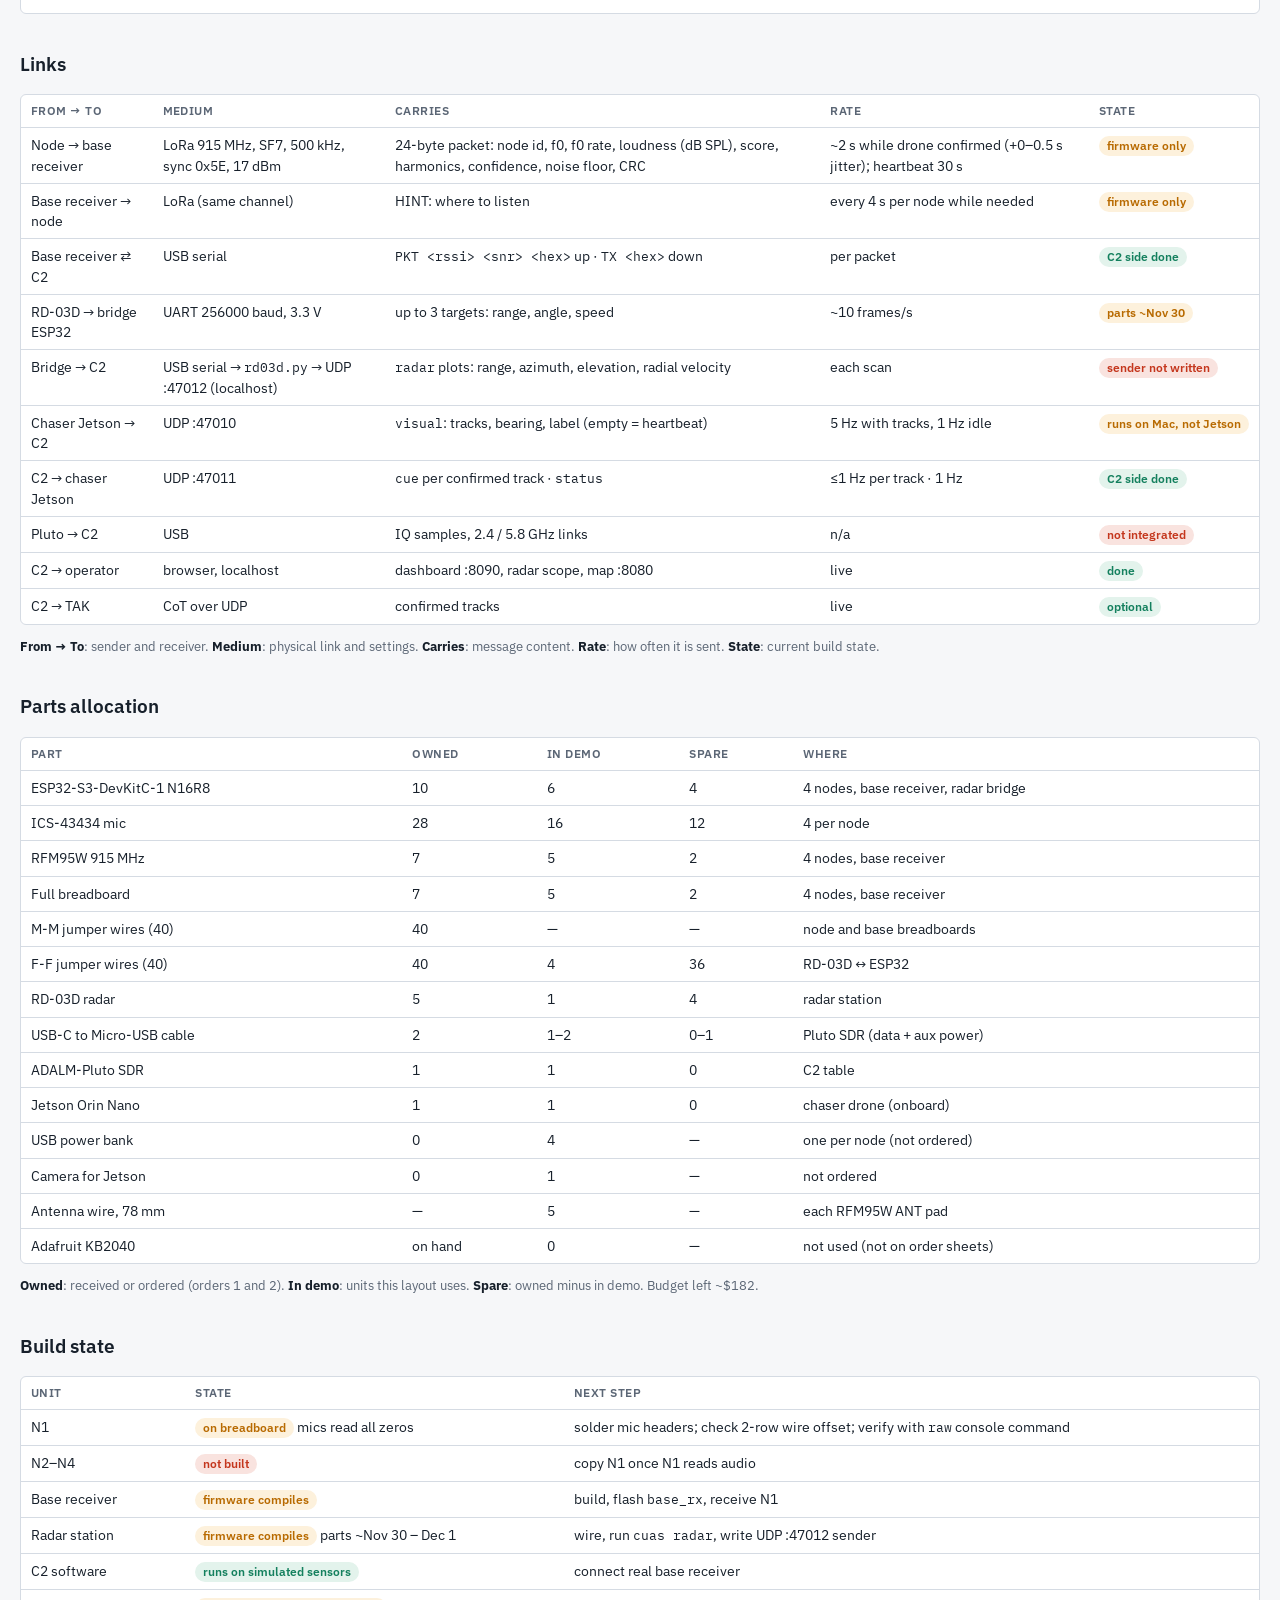
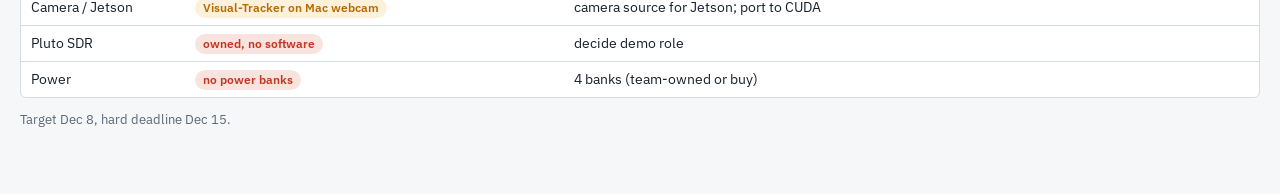
==== commit a4bc19ac: "Collapse repeated sections and link mentions to where they are covered Every section now carries con" ====
--- a/demo-system.html
+++ b/demo-system.html
@@ -104,7 +104,7 @@
   <p class="sub">One building, 4 listening nodes at the corners, 1 radar, 1 camera tracker, 1 RF receiver, fused at the C2 laptop. Pins and ports from <code>firmware/node/config.h</code>, <code>radar/</code>, <code>roaree</code>.</p>
 </header>
 
-<section>
+<section id="terms">
   <h2>Terms</h2>
   <dl class="gloss">
     <div><dt>C2</dt> <dd><b>Command and Control</b>: laptop running the C2 software</dd></div>
@@ -132,151 +132,12 @@
   </dl>
 </section>
 
-<section>
-  <h2>System: units, links, data direction</h2>
-  <div class="legend">
-    <span><i style="border-color:var(--lora);border-top-style:dashed"></i>LoRa radio</span>
-    <span><i style="border-color:var(--usb)"></i>USB / wired data</span>
-    <span><i style="border-color:var(--net)"></i>UDP network</span>
-    <span><i style="border-color:var(--pwr)"></i>power</span>
-    <span><i style="border-color:var(--plan);border-top-style:dashed"></i>not built / not integrated</span>
-  </div>
-  <figure>
-    <svg viewBox="0 0 1200 710" role="img" aria-label="Four listening nodes send LoRa detections to the base receiver, which feeds the C2 laptop over USB. Radar station and Pluto SDR connect to the laptop by USB; Chaser drone Jetson connects over UDP.">
-      <!-- nodes -->
-      <text class="tb" x="30" y="40">Listening nodes ×4 (building corners)</text>
-      <g>
-        <rect class="box" x="30" y="60" width="260" height="112" rx="4"/>
-        <text class="tb" x="45" y="84">N1 · NW corner</text>
-        <text class="t" x="45" y="106">ESP32-S3 N16R8</text>
-        <text class="t" x="45" y="124">4× ICS-43434 mic (I2S)</text>
-        <text class="t" x="45" y="142">RFM95W 915 MHz (SPI)</text>
-        <text class="tp" x="45" y="162">5 V USB-C ← power bank</text>
-        <line class="w" x1="290" y1="115" x2="306" y2="115"/><path class="w" d="M298,115 V98 M290,90 L298,98 L306,90"/>
-      </g>
-      <g>
-        <rect class="box" x="30" y="200" width="260" height="112" rx="4"/>
-        <text class="tb" x="45" y="224">N2 · NE corner</text>
-        <text class="t" x="45" y="246">ESP32-S3 N16R8</text>
-        <text class="t" x="45" y="264">4× ICS-43434 mic (I2S)</text>
-        <text class="t" x="45" y="282">RFM95W 915 MHz (SPI)</text>
-        <text class="tp" x="45" y="302">5 V USB-C ← power bank</text>
-        <path class="w" d="M290,255 H298 V238 M290,230 L298,238 L306,230"/>
-      </g>
-      <g>
-        <rect class="box" x="30" y="340" width="260" height="112" rx="4"/>
-        <text class="tb" x="45" y="364">N3 · SE corner</text>
-        <text class="t" x="45" y="386">ESP32-S3 N16R8</text>
-        <text class="t" x="45" y="404">4× ICS-43434 mic (I2S)</text>
-        <text class="t" x="45" y="422">RFM95W 915 MHz (SPI)</text>
-        <text class="tp" x="45" y="442">5 V USB-C ← power bank</text>
-        <path class="w" d="M290,395 H298 V378 M290,370 L298,378 L306,370"/>
-      </g>
-      <g>
-        <rect class="box" x="30" y="480" width="260" height="112" rx="4"/>
-        <text class="tb" x="45" y="504">N4 · SW corner</text>
-        <text class="t" x="45" y="526">ESP32-S3 N16R8</text>
-        <text class="t" x="45" y="544">4× ICS-43434 mic (I2S)</text>
-        <text class="t" x="45" y="562">RFM95W 915 MHz (SPI)</text>
-        <text class="tp" x="45" y="582">5 V USB-C ← power bank</text>
-        <path class="w" d="M290,535 H298 V518 M290,510 L298,518 L306,510"/>
-      </g>
-      <!-- LoRa links -->
-      <line class="lora" x1="310" y1="95"  x2="448" y2="282" marker-start="url(#al)" marker-end="url(#al)"/>
-      <line class="lora" x1="310" y1="235" x2="448" y2="292" marker-start="url(#al)" marker-end="url(#al)"/>
-      <line class="lora" x1="310" y1="375" x2="448" y2="302" marker-start="url(#al)" marker-end="url(#al)"/>
-      <line class="lora" x1="310" y1="515" x2="448" y2="312" marker-start="url(#al)" marker-end="url(#al)"/>
-      <text class="tl" x="455" y="206">LoRa 915 MHz</text>
-      <text class="tl" x="455" y="222">SF7 · 500 kHz · 17 dBm</text>
-      <text class="tl" x="455" y="372">→ detection / LOST / heartbeat</text>
-      <text class="tl" x="455" y="388">← HINT</text>
-
-      <!-- base receiver -->
-      <rect class="box" x="450" y="240" width="200" height="110" rx="4"/>
-      <text class="tb" x="465" y="264">Base receiver</text>
-      <text class="t" x="465" y="286">RFM95W ⇄ ESP32-S3</text>
-      <text class="s" x="465" y="304">firmware: base_rx</text>
-      <text class="tp" x="465" y="338">5 V from laptop USB</text>
-
-      <!-- base to laptop -->
-      <line class="w" x1="650" y1="295" x2="788" y2="295" marker-start="url(#af)" marker-end="url(#af)"/>
-      <text class="t" x="664" y="284">USB serial</text>
-      <text class="s" x="664" y="314">PKT → · ← TX</text>
-
-      <!-- radar station -->
-      <rect class="box" x="450" y="430" width="200" height="120" rx="4"/>
-      <text class="tb" x="465" y="454">Radar station</text>
-      <text class="t" x="465" y="476">RD-03D 24 GHz</text>
-      <text class="s" x="465" y="494">UART 256000 → ESP32-S3</text>
-      <text class="s" x="465" y="510">bridge (radar_bridge)</text>
-      <text class="tp" x="465" y="538">5 V from laptop USB</text>
-      <line class="w" x1="650" y1="490" x2="788" y2="490" marker-end="url(#af)"/>
-      <text class="t" x="664" y="480">USB serial</text>
-
-      <!-- Pluto -->
-      <rect class="box" x="450" y="580" width="200" height="100" rx="4"/>
-      <text class="tb" x="465" y="604">Pluto SDR (RF)</text>
-      <text class="s" x="465" y="624">drone control/video link</text>
-      <text class="s" x="465" y="640">receive only</text>
-      <text class="tp" x="465" y="668">5 V from laptop USB</text>
-      <line class="plan" x1="650" y1="625" x2="788" y2="625" marker-end="url(#ao)"/>
-      <text class="tpl" x="664" y="615">USB · IQ</text>
-
-      <!-- Jetson -->
-      <rect class="box" x="770" y="30" width="400" height="118" rx="4"/>
-      <text class="tb" x="790" y="54">Chaser drone · Jetson Orin Nano (onboard)</text>
-      <text class="t" x="790" y="76">Visual-Tracker: YOLO11 + ByteTrack + VLM</text>
-      <text class="tpl" x="790" y="96">camera input: none on order</text>
-
-      <!-- laptop -->
-      <rect class="box" x="770" y="190" width="400" height="505" rx="6"/>
-      <text class="tb" x="790" y="214">C2 laptop (Mac)</text>
-      <text class="s" x="790" y="232">C2 software: fusion, tracking, cueing</text>
-      <rect class="box2" x="790" y="250" width="360" height="120" rx="4"/>
-      <text class="tb" x="805" y="274">Fusion</text>
-      <text class="t" x="805" y="296">acoustic loudness localization</text>
-      <text class="t" x="805" y="316">Kalman tracker: acoustic + radar + camera</text>
-      <text class="t" x="805" y="336">HINT downlink to nodes</text>
-      <text class="t" x="805" y="356">cue to camera tracker</text>
-
-      <!-- jetson link -->
-      <line class="net" x1="930" y1="148" x2="930" y2="248" marker-end="url(#an)"/>
-      <line class="net" x1="1060" y1="248" x2="1060" y2="148" marker-end="url(#an)"/>
-      <text class="tn" x="940" y="176">visual</text>
-      <text class="tn" x="940" y="192">UDP :47010</text>
-      <text class="tn" x="1070" y="176">cue, status</text>
-      <text class="tn" x="1070" y="192">UDP :47011</text>
-      <text class="tn" x="830" y="176">datalink</text>
-
-      <!-- radar sender -->
-      <rect class="boxp" x="790" y="460" width="200" height="60" rx="4"/>
-      <text class="tpl" x="805" y="484">radar sender (to write)</text>
-      <text class="s" x="805" y="504">rd03d.py → radar msg</text>
-      <line class="plan" x1="890" y1="460" x2="890" y2="372" marker-end="url(#ao)"/>
-      <text class="tpl" x="898" y="420">UDP :47012</text>
-      <text class="tpl" x="898" y="436">localhost</text>
-
-      <!-- sdr software -->
-      <rect class="boxp" x="790" y="595" width="200" height="60" rx="4"/>
-      <text class="tpl" x="805" y="619">SDR software</text>
-      <text class="s" x="805" y="639">not written</text>
-
-      <!-- outputs -->
-      <line class="w" x1="1080" y1="370" x2="1080" y2="580"/>
-      <rect class="box2" x="1010" y="400" width="140" height="40" rx="4"/>
-      <text class="t" x="1022" y="425">Dashboard :8090</text>
-      <rect class="box2" x="1010" y="460" width="140" height="40" rx="4"/>
-      <text class="t" x="1022" y="485">Map :8080</text>
-      <rect class="box2" x="1010" y="520" width="140" height="40" rx="4"/>
-      <text class="t" x="1022" y="545">CoT → TAK (opt.)</text>
-      <text class="s" x="1010" y="590">outputs (browser / TAK)</text>
-      <text class="tp" x="1010" y="680">laptop charger ← wall</text>
-    </svg>
-    <figcaption>Nodes only talk to the base receiver; the base receiver, radar station and Pluto are USB devices on the laptop. The Jetson is the chaser drone's onboard computer; it reaches the C2 over UDP.</figcaption>
-  </figure>
-</section>
-
-<section>
+<section id="system">
+  <h2>System</h2>
+  <p class="def">Units, links and data direction: <a href="index.html#system">architecture diagram</a>. Rates and ports: <a href="#links">Links</a>.</p>
+</section>
+
+<section id="site">
   <h2>Site layout (top view)</h2>
   <figure>
     <svg viewBox="0 0 1000 520" role="img" aria-label="Building with a node on each corner, C2 table east of the building, radar beam facing east.">
@@ -320,7 +181,7 @@
   </figure>
 </section>
 
-<section>
+<section id="node-wiring">
   <h2>Listening node: inside one breadboard (×4, identical)</h2>
   <p class="def">Interactive wiring: <a href="https://wokwi.com/projects/481871526837201921" target="_blank" rel="noopener">Wokwi</a> (hover a pin for its name).</p>
   <figure>
@@ -412,7 +273,7 @@
   <p class="def"><b>Part pin</b>: label on the breakout board. <b>ESP32-S3 pin</b>: GPIO number on the DevKitC. <b>Signal direction</b>: which side drives the wire.</p>
 </section>
 
-<section>
+<section id="node-layout">
   <h2>Node breadboard layout, to scale</h2>
   <p class="def" style="max-width:85ch">Outlines from the manufacturers' design files: ESP32-S3-DevKitC-1 v1.1 dimension drawing (Espressif), ICS-43434 breakout and RFM95W breakout board files (Adafruit). Breadboard: 830-point, 165.1 × 54.6 mm, 63 rows, 2.54 mm pitch, 7.62 mm center channel. Power rail positions are within ±1 mm (not dimensioned by the maker).</p>
   <figure>
@@ -530,7 +391,7 @@
   </table></div>
 </section>
 
-<section>
+<section id="lora">
   <h2>LoRa radios (RFM95W ×5)</h2>
   <p class="def" style="max-width:85ch">One RFM95W per node (4) and one in the base receiver. Same part, same pins, same settings: 915 MHz, SF7, 500 kHz, sync 0x5E. The breakout has no antenna; each needs a 78 mm solid wire soldered to the ANT pad. Outline from Adafruit's board file, 10 px = 1 mm.</p>
   <figure>
@@ -599,7 +460,7 @@
 </svg>
     <figcaption>Component side up, as plugged into the breadboard. Only the 9-pin header plugs in. Blue dot = ANT pad; blue line = antenna wire direction.</figcaption>
   </figure>
-  <h2 style="margin-top:8px">Base receiver breadboard, to scale</h2>
+  <h2 id="base-layout" style="margin-top:8px">Base receiver breadboard, to scale</h2>
   <p class="def" style="max-width:85ch">Same ESP32 and RFM95W positions as a node, no mics. Sits at the C2 table, powered and read over USB from the laptop.</p>
   <figure>
 <svg viewBox="0 0 1000 490" role="img" aria-label="Full breadboard drawn to scale, 5 pixels per millimetre, with the mic breakouts, RFM95W and ESP32-S3-DevKitC-1 at their real sizes.">
@@ -686,7 +547,7 @@
   <p class="def"><b>Item</b>: what to check. <b>Spec</b>: requirement.</p>
 </section>
 
-<section>
+<section id="mounting">
   <h2>Node mounting at a building corner</h2>
   <p class="def" style="max-width:80ch">Position comes from comparing loudness between nodes, so every node must be mounted identically: same height, same wall offset, same orientation. A node mounted differently reads louder or quieter and pulls the position estimate.</p>
   <figure>
@@ -732,7 +593,7 @@
   </figure>
 </section>
 
-<section>
+<section id="base-radar">
   <h2>Base receiver and radar station</h2>
   <figure>
     <svg viewBox="0 -30 1100 330" role="img" aria-label="Base receiver: RFM95W on SPI to ESP32-S3, USB to laptop. Radar station: RD-03D on UART to ESP32-S3, USB to laptop, radar powered from ESP32 5V pin.">
@@ -776,7 +637,7 @@
   </figure>
 </section>
 
-<section>
+<section id="power">
   <h2>Power</h2>
   <figure>
     <svg viewBox="0 0 1100 380" role="img" aria-label="Power sources: four USB power banks for the nodes, laptop USB for base receiver, radar station and Pluto, wall outlet for the laptop.">
@@ -809,7 +670,7 @@
   </figure>
 </section>
 
-<section>
+<section id="links">
   <h2>Links</h2>
   <div class="tbl"><table>
     <thead><tr><th>From → To</th><th>Medium</th><th>Carries</th><th>Rate</th><th>State</th></tr></thead>
@@ -829,7 +690,7 @@
   <p class="def"><b>From → To</b>: sender and receiver. <b>Medium</b>: physical link and settings. <b>Carries</b>: message content. <b>Rate</b>: how often it is sent. <b>State</b>: current build state.</p>
 </section>
 
-<section>
+<section id="parts">
   <h2>Parts allocation</h2>
   <div class="tbl"><table>
     <thead><tr><th>Part</th><th>Owned</th><th>In demo</th><th>Spare</th><th>Where</th></tr></thead>
@@ -853,7 +714,7 @@
   <p class="def"><b>Owned</b>: received or ordered (orders 1 and 2). <b>In demo</b>: units this layout uses. <b>Spare</b>: owned minus in demo. Budget left ~$182.</p>
 </section>
 
-<section>
+<section id="state">
   <h2>Build state</h2>
   <div class="tbl"><table>
     <thead><tr><th>Unit</th><th>State</th><th>Next step</th></tr></thead>
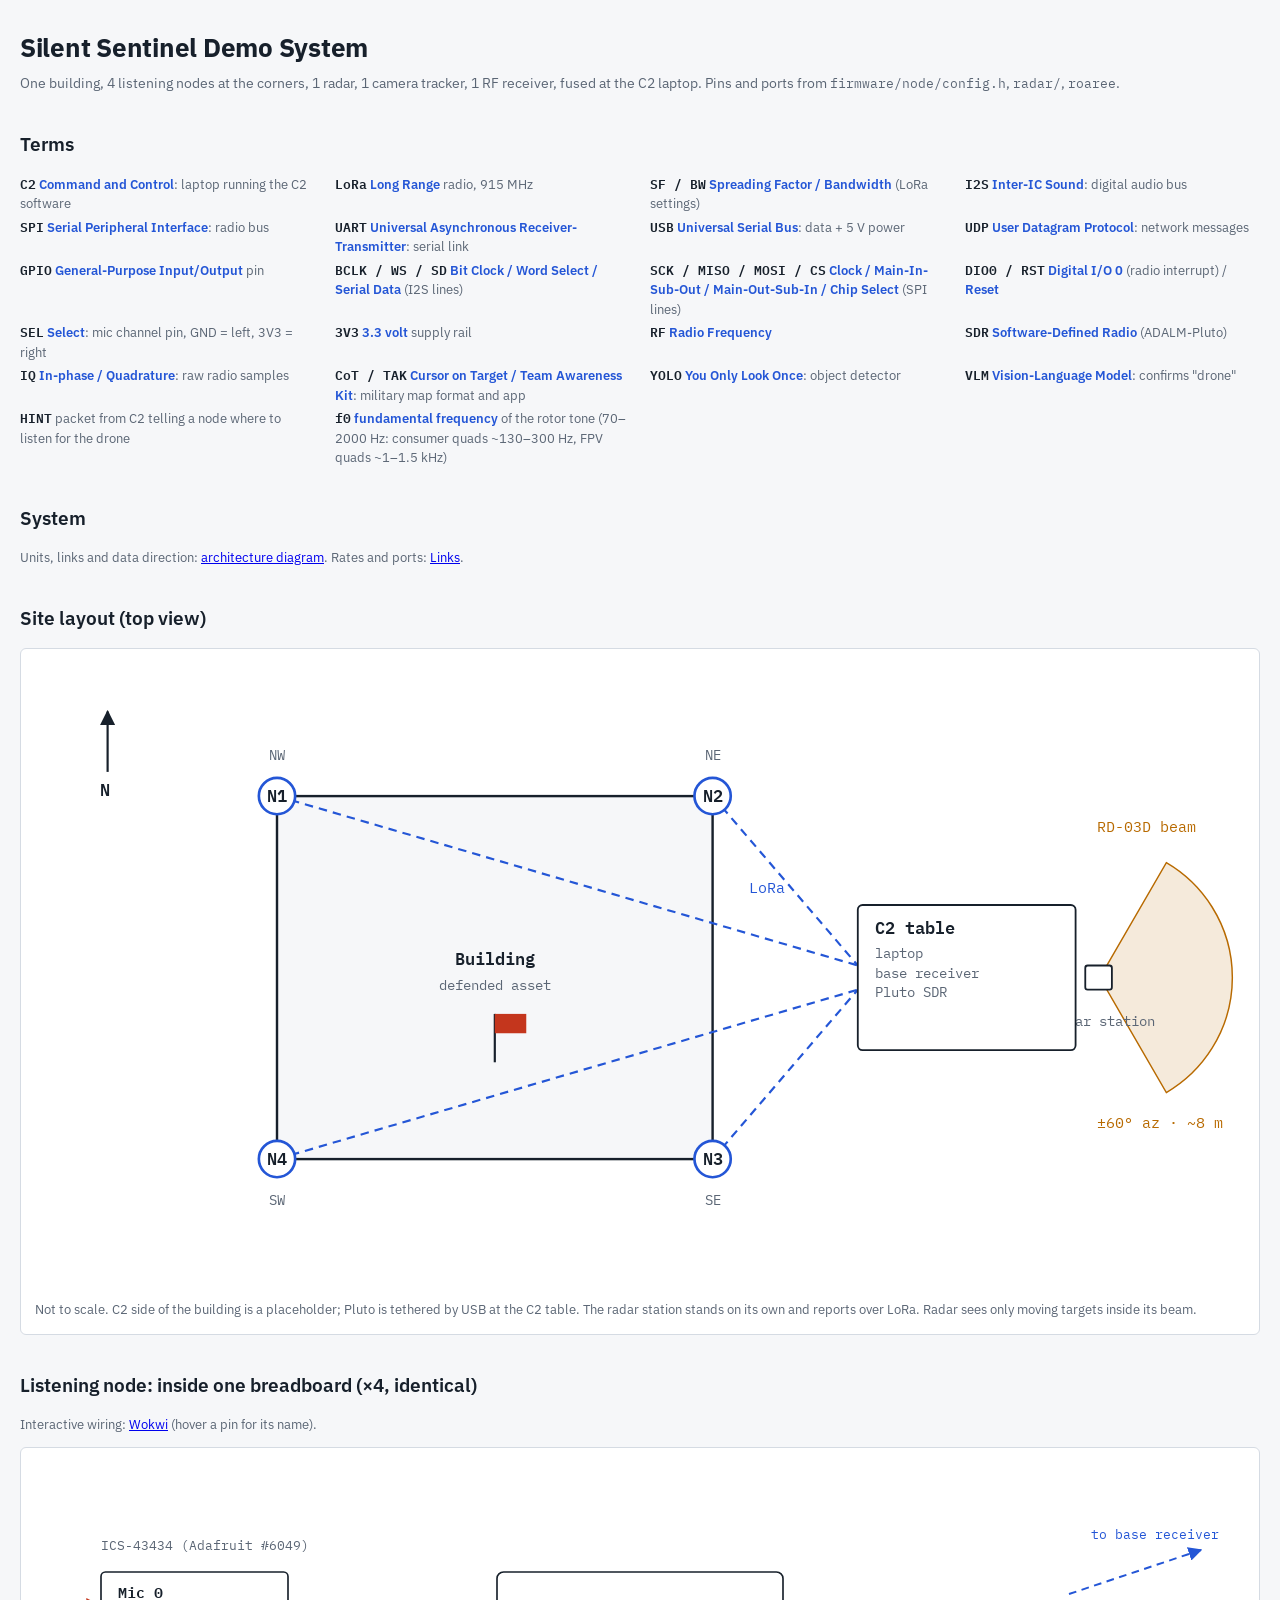
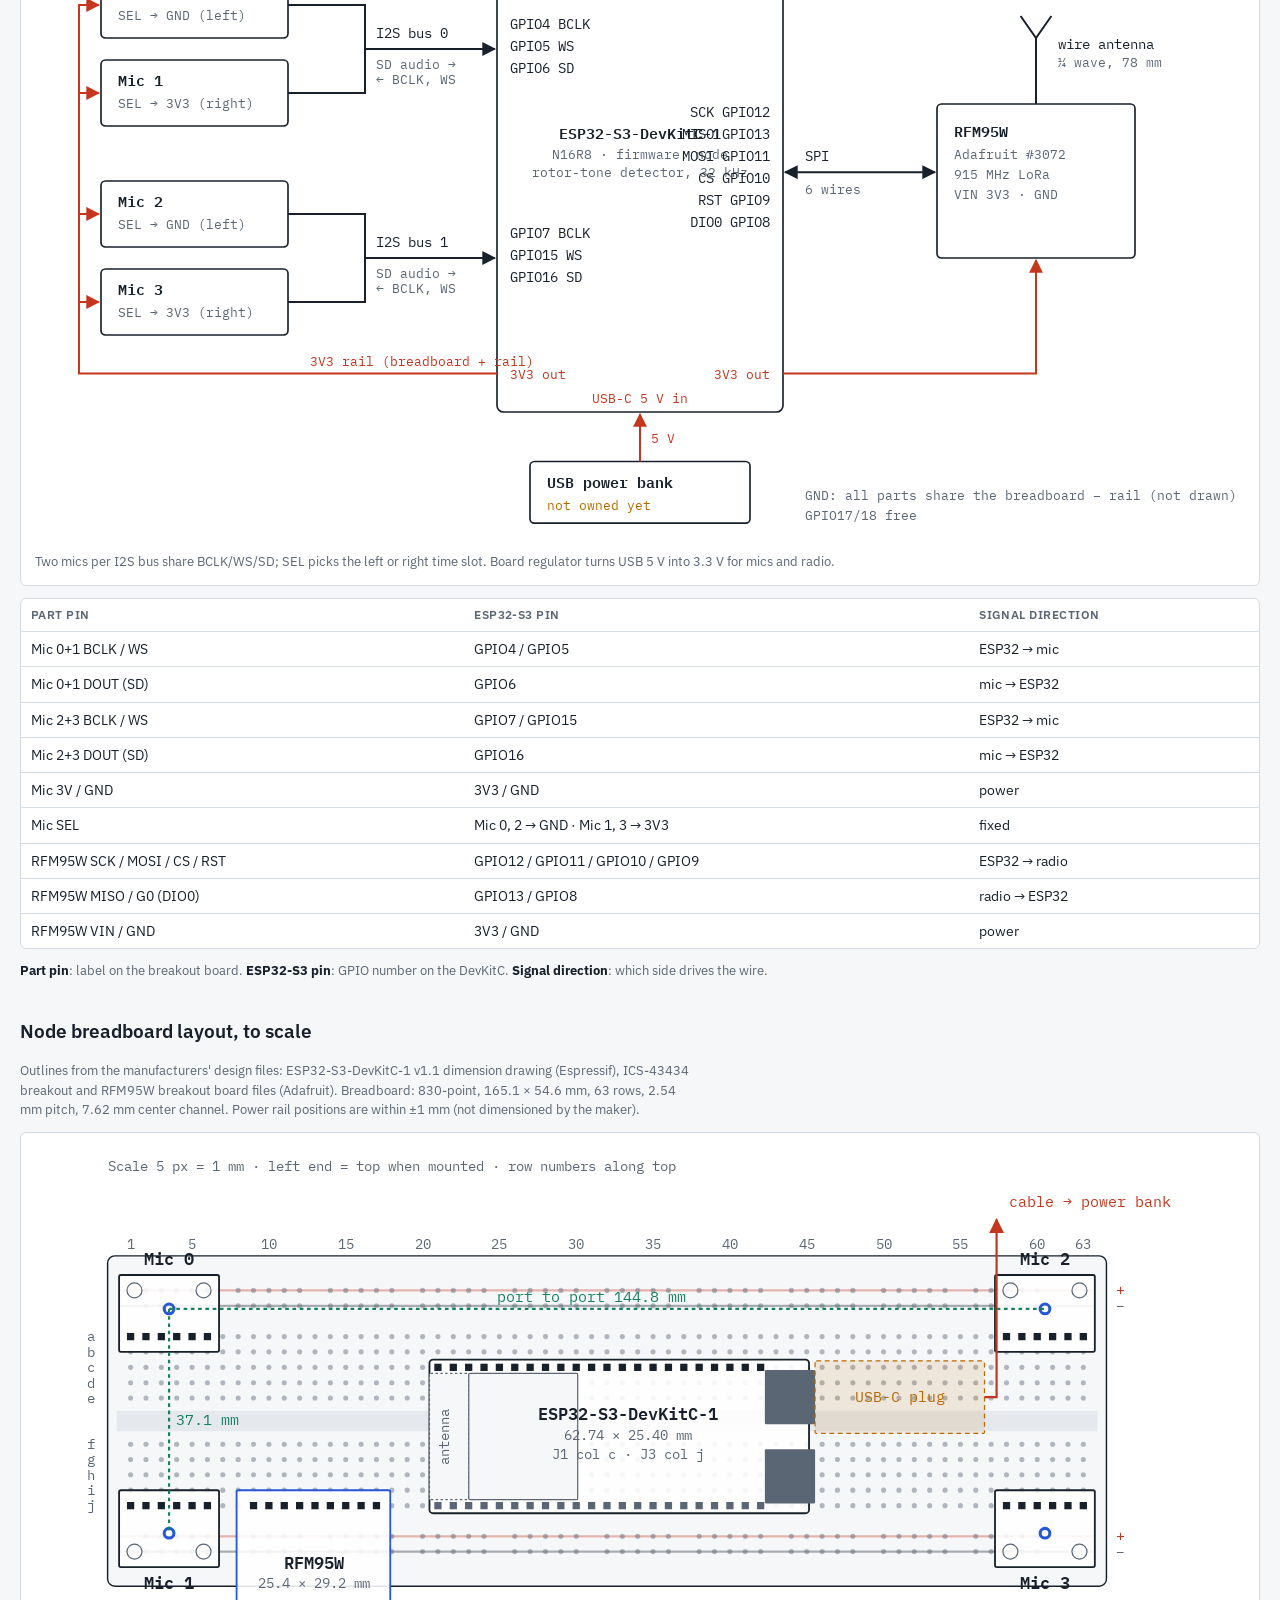
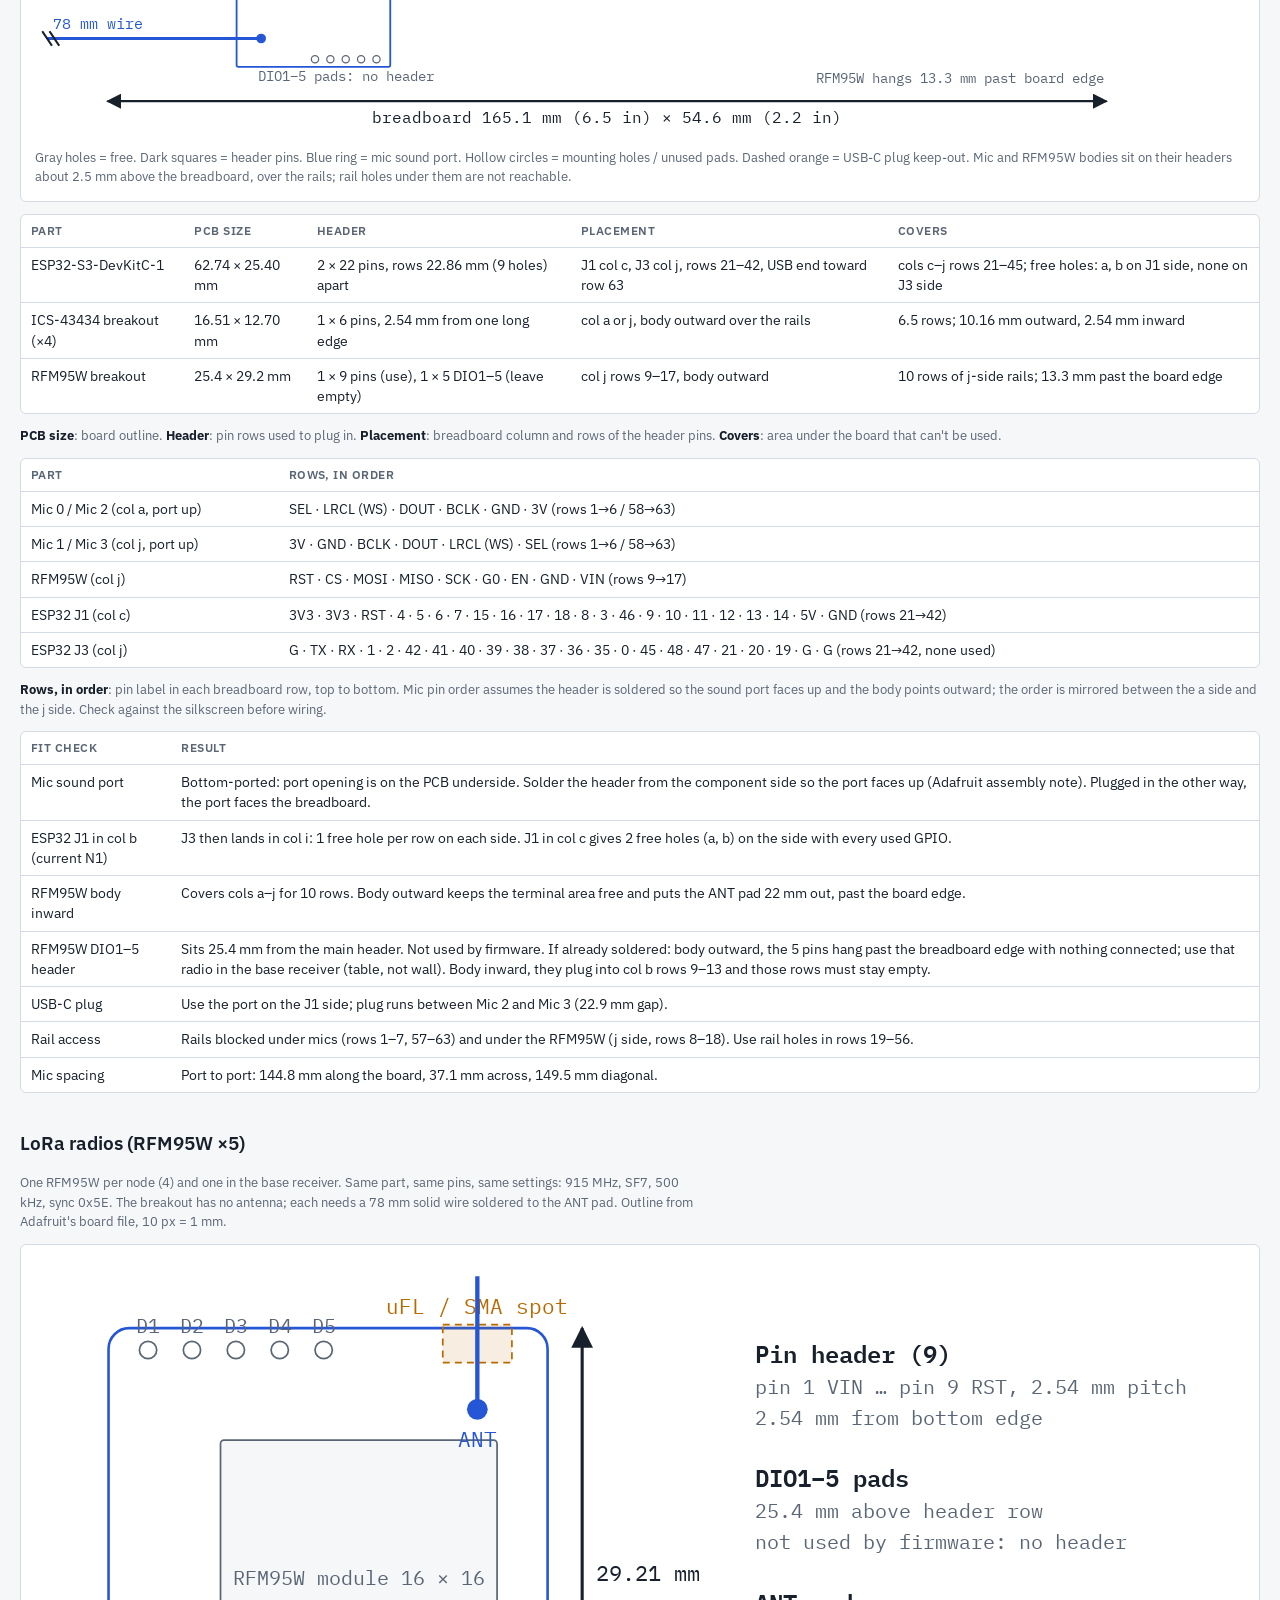
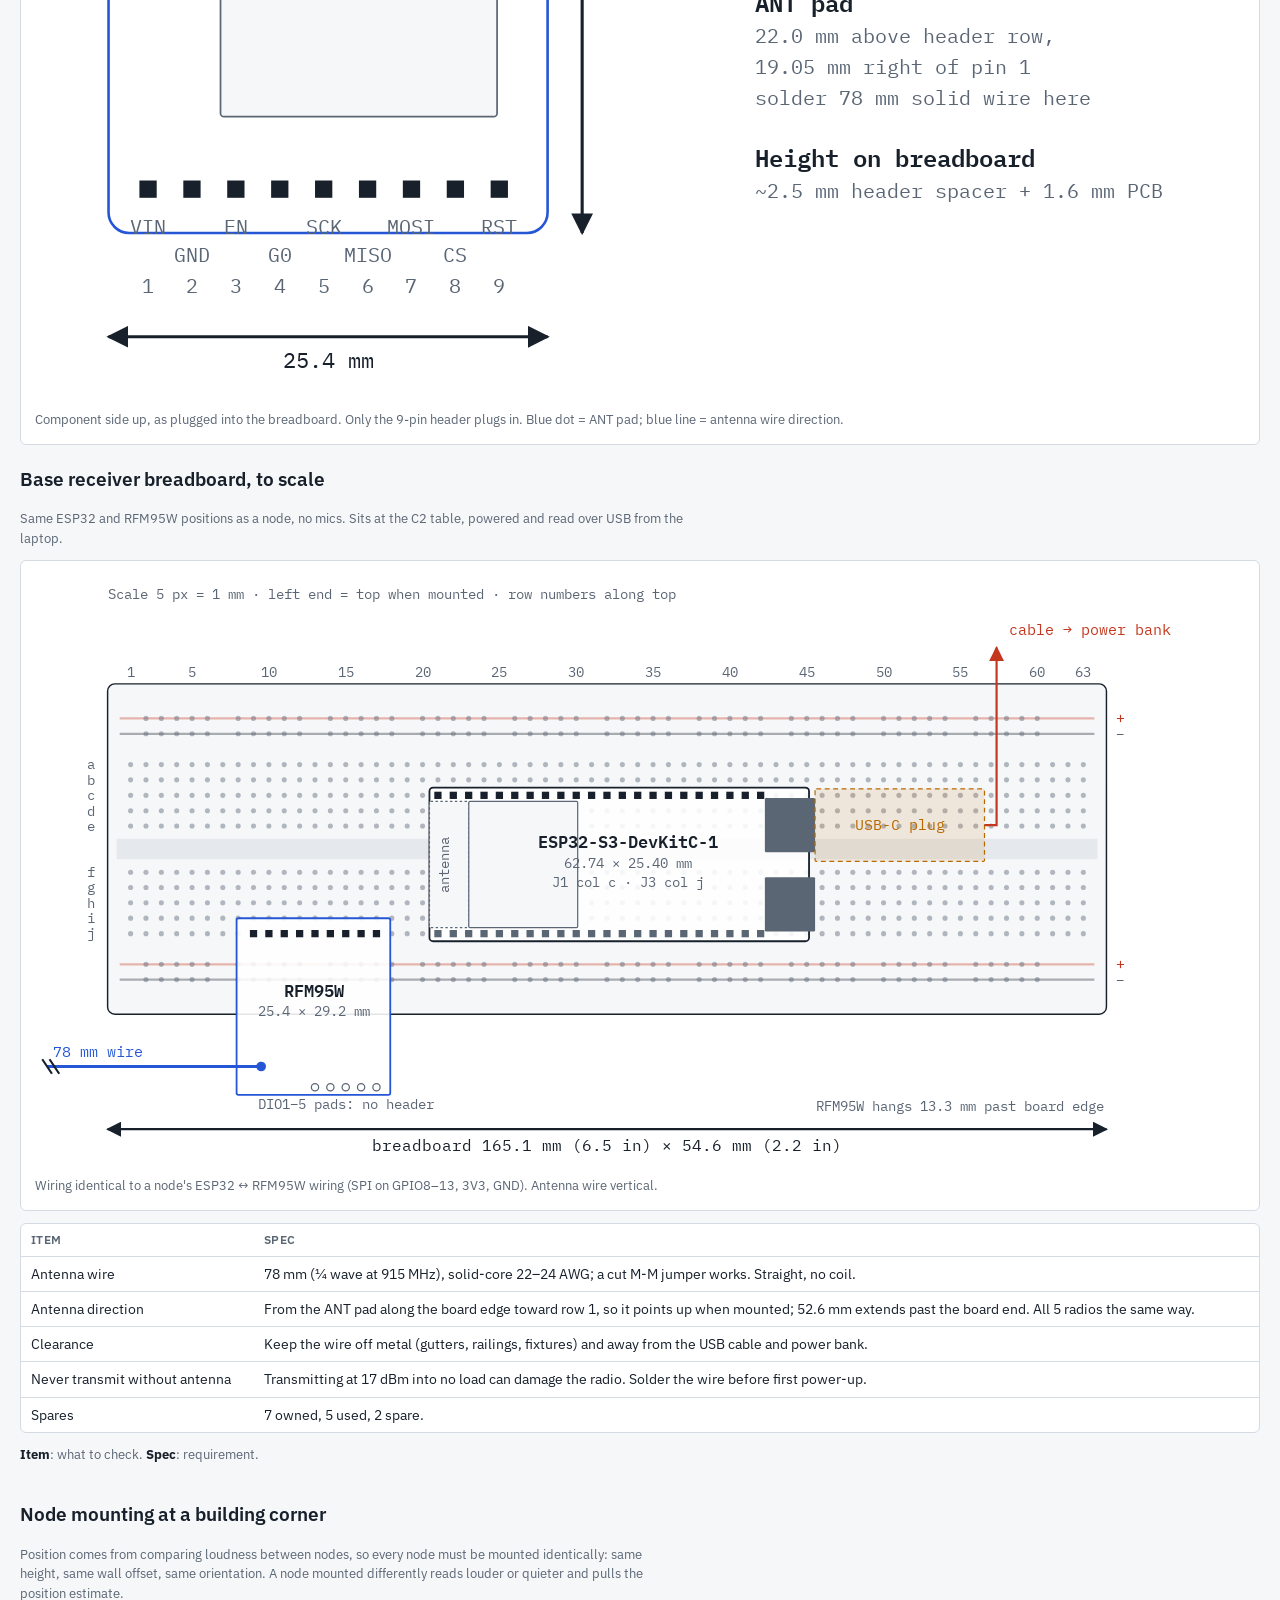
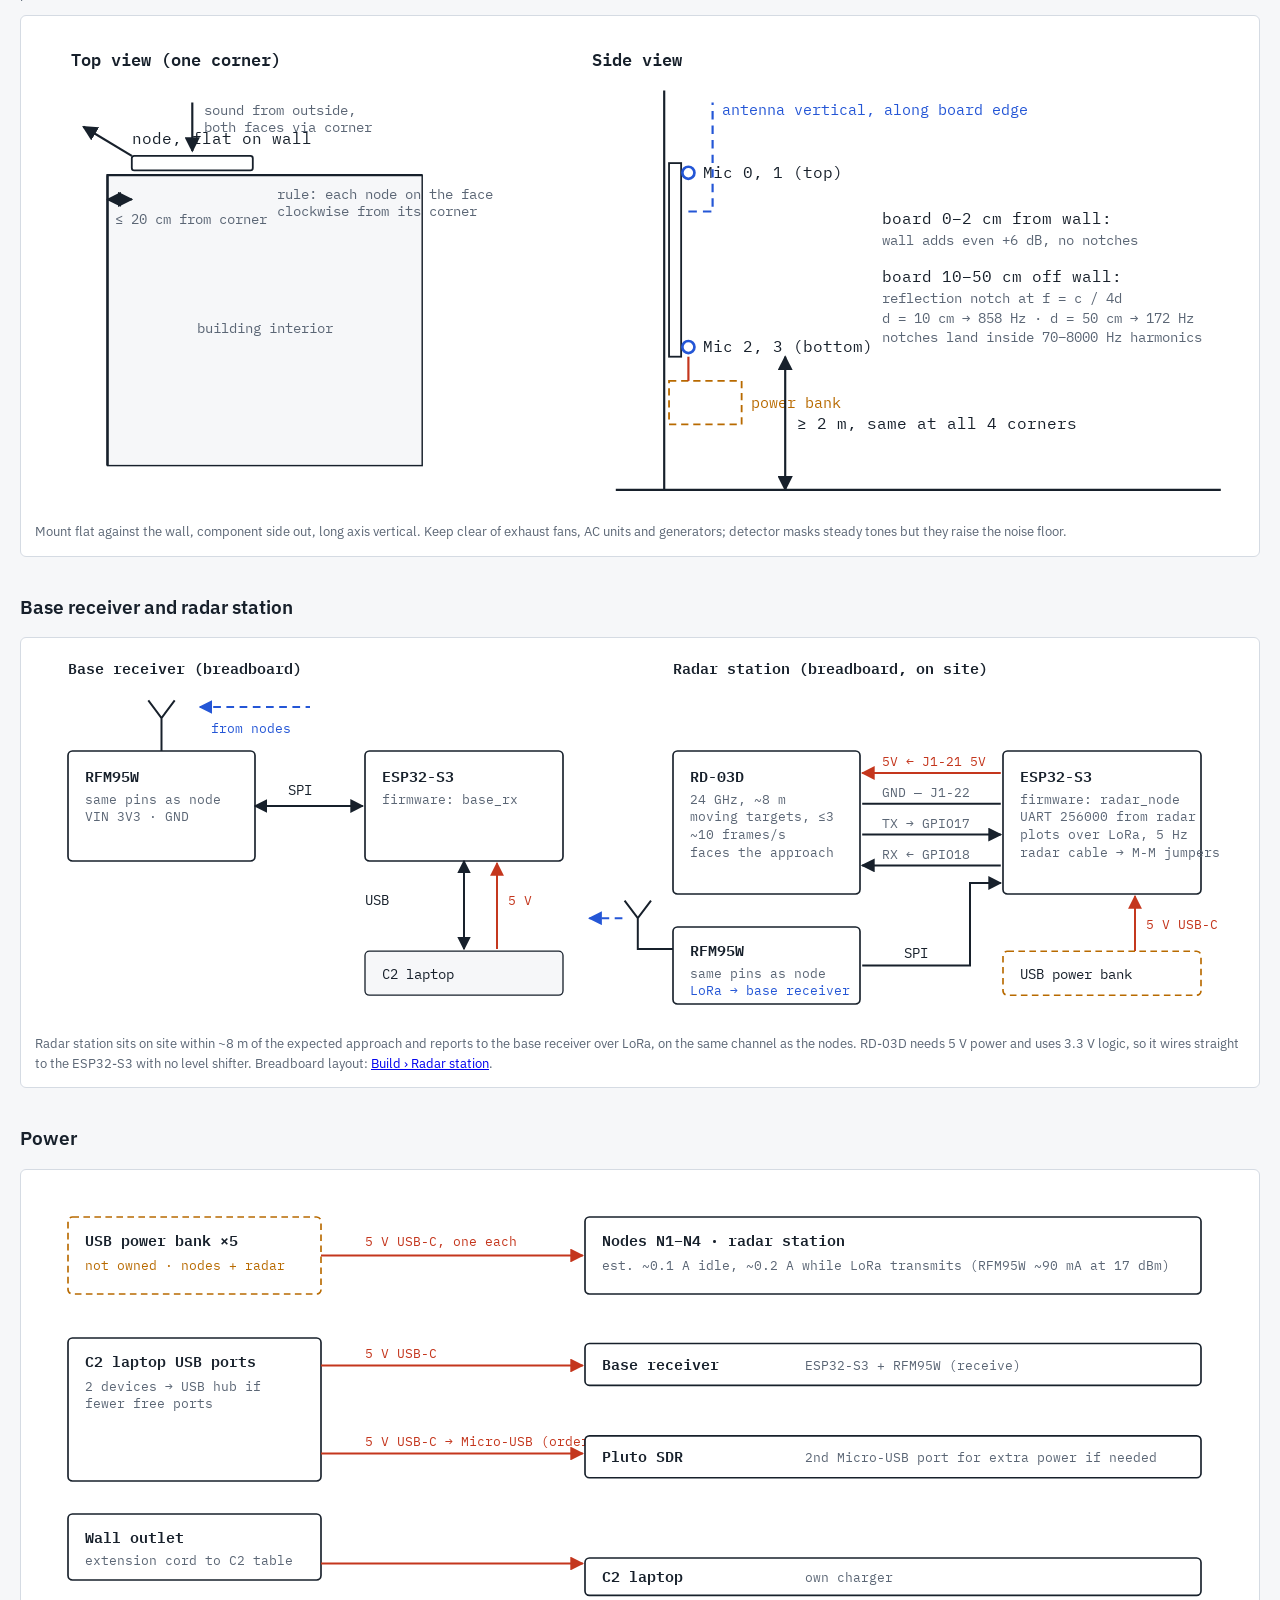
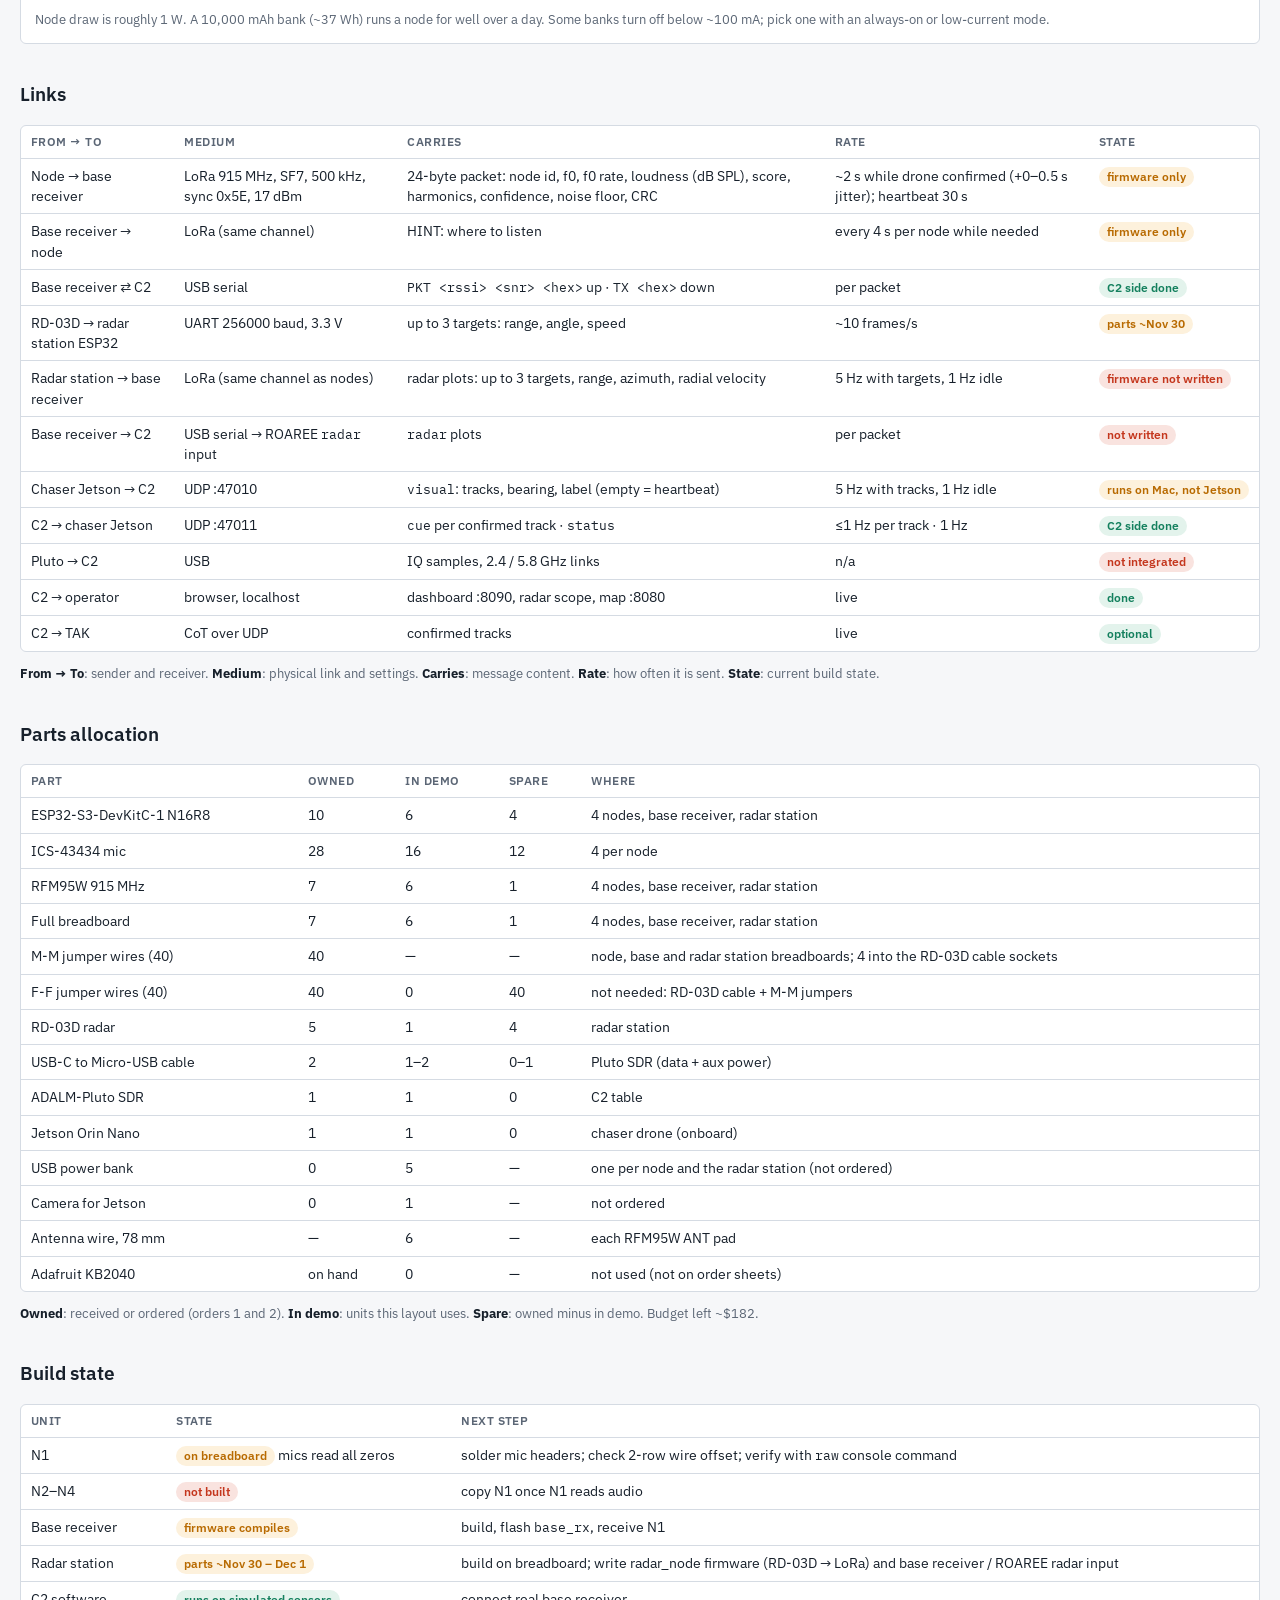
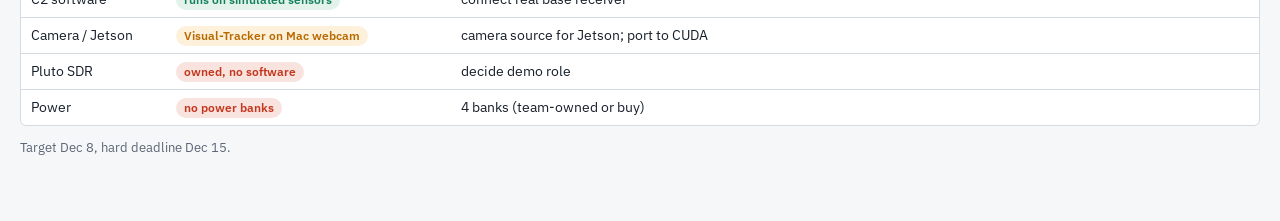
==== commit 04a61858: "Radar station on site over LoRa: Build tab, diagrams, parts The RD-03D reaches ~8 m, so the radar st" ====
--- a/demo-system.html
+++ b/demo-system.html
@@ -140,7 +140,7 @@
 <section id="site">
   <h2>Site layout (top view)</h2>
   <figure>
-    <svg viewBox="0 0 1000 520" role="img" aria-label="Building with a node on each corner, C2 table east of the building, radar beam facing east.">
+    <svg viewBox="0 0 1000 520" role="img" aria-label="Building with a node on each corner, C2 table east of the building, radar station on site with its beam facing east.">
       <!-- compass -->
       <line class="w" x1="60" y1="90" x2="60" y2="40" marker-end="url(#af)"/>
       <text class="tb" x="54" y="110">N</text>
@@ -165,7 +165,9 @@
       <text class="s" x="560" y="448" text-anchor="middle">SE</text>
       <text class="s" x="200" y="448" text-anchor="middle">SW</text>
       <!-- radar wedge -->
-      <path class="wedge" d="M860,260 L915,165 A110,110 0 0 1 915,355 Z"/>
+      <path class="wedge" d="M880,260 L935,165 A110,110 0 0 1 935,355 Z"/>
+      <rect class="box" x="868" y="250" width="22" height="20" rx="2"/>
+      <text class="s" x="840" y="300">radar station</text>
       <text class="tpl" x="878" y="140">RD-03D beam</text>
       <text class="tpl" x="878" y="384">±60° az · ~8 m</text>
       <!-- C2 table -->
@@ -173,11 +175,10 @@
       <text class="tb" x="694" y="224">C2 table</text>
       <text class="s" x="694" y="244">laptop</text>
       <text class="s" x="694" y="260">base receiver</text>
-      <text class="s" x="694" y="276">radar station</text>
-      <text class="s" x="694" y="292">Pluto SDR</text>
+      <text class="s" x="694" y="276">Pluto SDR</text>
       <text class="tl" x="590" y="190">LoRa</text>
     </svg>
-    <figcaption>Not to scale. C2 side of the building is a placeholder; radar and Pluto are tethered by USB, so they sit at the C2 table. Radar sees only moving targets inside its beam.</figcaption>
+    <figcaption>Not to scale. C2 side of the building is a placeholder; Pluto is tethered by USB at the C2 table. The radar station stands on its own and reports over LoRa. Radar sees only moving targets inside its beam.</figcaption>
   </figure>
 </section>
 
@@ -596,7 +597,7 @@
 <section id="base-radar">
   <h2>Base receiver and radar station</h2>
   <figure>
-    <svg viewBox="0 -30 1100 330" role="img" aria-label="Base receiver: RFM95W on SPI to ESP32-S3, USB to laptop. Radar station: RD-03D on UART to ESP32-S3, USB to laptop, radar powered from ESP32 5V pin.">
+    <svg viewBox="0 -30 1100 340" role="img" aria-label="Base receiver: RFM95W on SPI to ESP32-S3, USB to laptop. Radar station on site: RD-03D on UART to ESP32-S3, RFM95W on SPI sending plots over LoRa, powered by a USB power bank.">
       <text class="tb" x="30" y="-10">Base receiver (breadboard)</text>
       <rect class="box" x="30" y="60" width="170" height="100" rx="4"/>
       <text class="tb" x="45" y="88">RFM95W</text><text class="s" x="45" y="108">same pins as node</text><text class="s" x="45" y="124">VIN 3V3 · GND</text>
@@ -613,52 +614,54 @@
       <text class="tp" x="430" y="200">5 V</text>
       <rect class="box2" x="300" y="242" width="180" height="40" rx="4"/><text class="t" x="315" y="267">C2 laptop</text>
 
-      <text class="tb" x="580" y="-10">Radar station (no breadboard)</text>
+      <text class="tb" x="580" y="-10">Radar station (breadboard, on site)</text>
       <rect class="box" x="580" y="60" width="170" height="130" rx="4"/>
-      <text class="tb" x="595" y="88">RD-03D</text><text class="s" x="595" y="108">24 GHz, ~8 m</text><text class="s" x="595" y="124">moving targets, ≤3</text><text class="s" x="595" y="140">~10 frames/s</text>
+      <text class="tb" x="595" y="88">RD-03D</text><text class="s" x="595" y="108">24 GHz, ~8 m</text><text class="s" x="595" y="124">moving targets, ≤3</text><text class="s" x="595" y="140">~10 frames/s</text><text class="s" x="595" y="156">faces the approach</text>
       <line class="pwr" x1="878" y1="80" x2="752" y2="80" marker-end="url(#ap)"/>
       <line class="w" x1="752" y1="108" x2="878" y2="108"/>
       <line class="w" x1="752" y1="136" x2="878" y2="136" marker-end="url(#af)"/>
       <line class="w" x1="878" y1="164" x2="752" y2="164" marker-end="url(#af)"/>
-      <text class="tp" x="770" y="74">5V ← 5V (VBUS)</text>
-      <text class="s" x="770" y="102">GND — GND</text>
+      <text class="tp" x="770" y="74">5V ← J1-21 5V</text>
+      <text class="s" x="770" y="102">GND — J1-22</text>
       <text class="s" x="770" y="130">TX → GPIO17</text>
       <text class="s" x="770" y="158">RX ← GPIO18</text>
       <rect class="box" x="880" y="60" width="180" height="130" rx="4"/>
-      <text class="tb" x="895" y="88">ESP32-S3</text><text class="s" x="895" y="108">firmware: radar_bridge</text><text class="s" x="895" y="124">UART 256000 ⇄ USB</text>
-      <text class="s" x="895" y="140">4 F-F jumpers</text>
-      <line class="w" x1="950" y1="190" x2="950" y2="240" marker-end="url(#af)"/>
-      <line class="pwr" x1="990" y1="240" x2="990" y2="192" marker-end="url(#ap)"/>
-      <text class="t" x="900" y="222">USB</text>
-      <text class="tp" x="1000" y="222">5 V</text>
-      <rect class="box2" x="880" y="242" width="180" height="40" rx="4"/><text class="t" x="895" y="267">C2 laptop</text>
+      <text class="tb" x="895" y="88">ESP32-S3</text><text class="s" x="895" y="108">firmware: radar_node</text><text class="s" x="895" y="124">UART 256000 from radar</text>
+      <text class="s" x="895" y="140">plots over LoRa, 5 Hz</text><text class="s" x="895" y="156">radar cable → M-M jumpers</text>
+      <rect class="box" x="580" y="220" width="170" height="70" rx="4"/>
+      <text class="tb" x="595" y="246">RFM95W</text><text class="s" x="595" y="266">same pins as node</text><text class="tl" x="595" y="282">LoRa → base receiver</text>
+      <path class="w" d="M752,255 H850 V180 H878" marker-end="url(#af)"/>
+      <text class="t" x="790" y="248">SPI</text>
+      <path class="w" d="M580,240 H548 V212 M536,196 L548,212 L560,196"/>
+      <line class="lora" x1="534" y1="212" x2="504" y2="212" marker-end="url(#al)"/>
+      <line class="pwr" x1="1000" y1="242" x2="1000" y2="192" marker-end="url(#ap)"/>
+      <text class="tp" x="1010" y="222">5 V USB-C</text>
+      <rect class="boxp" x="880" y="242" width="180" height="40" rx="4"/><text class="t" x="895" y="267">USB power bank</text>
     </svg>
-    <figcaption>RD-03D needs 5 V power and uses 3.3 V logic, so it wires straight to the ESP32-S3 with no level shifter.</figcaption>
+    <figcaption>Radar station sits on site within ~8 m of the expected approach and reports to the base receiver over LoRa, on the same channel as the nodes. RD-03D needs 5 V power and uses 3.3 V logic, so it wires straight to the ESP32-S3 with no level shifter. Breadboard layout: <a href="index.html#build" >Build › Radar station</a>.</figcaption>
   </figure>
 </section>
 
 <section id="power">
   <h2>Power</h2>
   <figure>
-    <svg viewBox="0 0 1100 380" role="img" aria-label="Power sources: four USB power banks for the nodes, laptop USB for base receiver, radar station and Pluto, wall outlet for the laptop.">
+    <svg viewBox="0 0 1100 380" role="img" aria-label="Power sources: five USB power banks for the nodes and the radar station, laptop USB for base receiver and Pluto, wall outlet for the laptop.">
       <rect class="boxp" x="30" y="30" width="230" height="70" rx="4"/>
-      <text class="tb" x="45" y="56">USB power bank ×4</text><text class="tpl" x="45" y="78">not owned · 1 per node</text>
+      <text class="tb" x="45" y="56">USB power bank ×5</text><text class="tpl" x="45" y="78">not owned · nodes + radar</text>
       <line class="pwr" x1="260" y1="65" x2="498" y2="65" marker-end="url(#ap)"/>
       <text class="tp" x="300" y="56">5 V USB-C, one each</text>
       <rect class="box" x="500" y="30" width="560" height="70" rx="4"/>
-      <text class="tb" x="515" y="56">Listening nodes N1–N4</text>
+      <text class="tb" x="515" y="56">Nodes N1–N4 · radar station</text>
       <text class="s" x="515" y="78">est. ~0.1 A idle, ~0.2 A while LoRa transmits (RFM95W ~90 mA at 17 dBm)</text>
 
       <rect class="box" x="30" y="140" width="230" height="130" rx="4"/>
-      <text class="tb" x="45" y="166">C2 laptop USB ports</text><text class="s" x="45" y="188">3 devices → USB hub if</text><text class="s" x="45" y="204">fewer free ports</text>
+      <text class="tb" x="45" y="166">C2 laptop USB ports</text><text class="s" x="45" y="188">2 devices → USB hub if</text><text class="s" x="45" y="204">fewer free ports</text>
       <path class="pwr" d="M260,165 H498" marker-end="url(#ap)"/>
-      <path class="pwr" d="M260,205 H498" marker-end="url(#ap)"/>
       <path class="pwr" d="M260,245 H498" marker-end="url(#ap)"/>
       <text class="tp" x="300" y="158">5 V USB-C</text>
-      <text class="tp" x="300" y="198">5 V USB-C → ESP32 5V pin → RD-03D</text>
       <text class="tp" x="300" y="238">5 V USB-C → Micro-USB (ordered)</text>
       <rect class="box" x="500" y="145" width="560" height="38" rx="4"/><text class="tb" x="515" y="169">Base receiver</text><text class="s" x="700" y="169">ESP32-S3 + RFM95W (receive)</text>
-      <rect class="box" x="500" y="187" width="560" height="38" rx="4"/><text class="tb" x="515" y="211">Radar station</text><text class="s" x="700" y="211">ESP32-S3 + RD-03D</text>
+      
       <rect class="box" x="500" y="229" width="560" height="38" rx="4"/><text class="tb" x="515" y="253">Pluto SDR</text><text class="s" x="700" y="253">2nd Micro-USB port for extra power if needed</text>
 
       <rect class="box" x="30" y="300" width="230" height="60" rx="4"/>
@@ -678,8 +681,9 @@
       <tr><td>Node → base receiver</td><td>LoRa 915 MHz, SF7, 500 kHz, sync 0x5E, 17 dBm</td><td>24-byte packet: node id, f0, f0 rate, loudness (dB SPL), score, harmonics, confidence, noise floor, CRC</td><td>~2 s while drone confirmed (+0–0.5 s jitter); heartbeat 30 s</td><td><span class="chip wip">firmware only</span></td></tr>
       <tr><td>Base receiver → node</td><td>LoRa (same channel)</td><td>HINT: where to listen</td><td>every 4 s per node while needed</td><td><span class="chip wip">firmware only</span></td></tr>
       <tr><td>Base receiver ⇄ C2</td><td>USB serial</td><td><code>PKT &lt;rssi&gt; &lt;snr&gt; &lt;hex&gt;</code> up · <code>TX &lt;hex&gt;</code> down</td><td>per packet</td><td><span class="chip ok">C2 side done</span></td></tr>
-      <tr><td>RD-03D → bridge ESP32</td><td>UART 256000 baud, 3.3 V</td><td>up to 3 targets: range, angle, speed</td><td>~10 frames/s</td><td><span class="chip wip">parts ~Nov 30</span></td></tr>
-      <tr><td>Bridge → C2</td><td>USB serial → <code>rd03d.py</code> → UDP :47012 (localhost)</td><td><code>radar</code> plots: range, azimuth, elevation, radial velocity</td><td>each scan</td><td><span class="chip no">sender not written</span></td></tr>
+      <tr><td>RD-03D → radar station ESP32</td><td>UART 256000 baud, 3.3 V</td><td>up to 3 targets: range, angle, speed</td><td>~10 frames/s</td><td><span class="chip wip">parts ~Nov 30</span></td></tr>
+      <tr><td>Radar station → base receiver</td><td>LoRa (same channel as nodes)</td><td>radar plots: up to 3 targets, range, azimuth, radial velocity</td><td>5 Hz with targets, 1 Hz idle</td><td><span class="chip no">firmware not written</span></td></tr>
+      <tr><td>Base receiver → C2</td><td>USB serial → ROAREE <code>radar</code> input</td><td><code>radar</code> plots</td><td>per packet</td><td><span class="chip no">not written</span></td></tr>
       <tr><td>Chaser Jetson → C2</td><td>UDP :47010</td><td><code>visual</code>: tracks, bearing, label (empty = heartbeat)</td><td>5 Hz with tracks, 1 Hz idle</td><td><span class="chip wip">runs on Mac, not Jetson</span></td></tr>
       <tr><td>C2 → chaser Jetson</td><td>UDP :47011</td><td><code>cue</code> per confirmed track · <code>status</code></td><td>≤1 Hz per track · 1 Hz</td><td><span class="chip ok">C2 side done</span></td></tr>
       <tr><td>Pluto → C2</td><td>USB</td><td>IQ samples, 2.4 / 5.8 GHz links</td><td>n/a</td><td><span class="chip no">not integrated</span></td></tr>
@@ -695,19 +699,19 @@
   <div class="tbl"><table>
     <thead><tr><th>Part</th><th>Owned</th><th>In demo</th><th>Spare</th><th>Where</th></tr></thead>
     <tbody>
-      <tr><td>ESP32-S3-DevKitC-1 N16R8</td><td>10</td><td>6</td><td>4</td><td>4 nodes, base receiver, radar bridge</td></tr>
+      <tr><td>ESP32-S3-DevKitC-1 N16R8</td><td>10</td><td>6</td><td>4</td><td>4 nodes, base receiver, radar station</td></tr>
       <tr><td>ICS-43434 mic</td><td>28</td><td>16</td><td>12</td><td>4 per node</td></tr>
-      <tr><td>RFM95W 915 MHz</td><td>7</td><td>5</td><td>2</td><td>4 nodes, base receiver</td></tr>
-      <tr><td>Full breadboard</td><td>7</td><td>5</td><td>2</td><td>4 nodes, base receiver</td></tr>
-      <tr><td>M-M jumper wires (40)</td><td>40</td><td>—</td><td>—</td><td>node and base breadboards</td></tr>
-      <tr><td>F-F jumper wires (40)</td><td>40</td><td>4</td><td>36</td><td>RD-03D ↔ ESP32</td></tr>
+      <tr><td>RFM95W 915 MHz</td><td>7</td><td>6</td><td>1</td><td>4 nodes, base receiver, radar station</td></tr>
+      <tr><td>Full breadboard</td><td>7</td><td>6</td><td>1</td><td>4 nodes, base receiver, radar station</td></tr>
+      <tr><td>M-M jumper wires (40)</td><td>40</td><td>—</td><td>—</td><td>node, base and radar station breadboards; 4 into the RD-03D cable sockets</td></tr>
+      <tr><td>F-F jumper wires (40)</td><td>40</td><td>0</td><td>40</td><td>not needed: RD-03D cable + M-M jumpers</td></tr>
       <tr><td>RD-03D radar</td><td>5</td><td>1</td><td>4</td><td>radar station</td></tr>
       <tr><td>USB-C to Micro-USB cable</td><td>2</td><td>1–2</td><td>0–1</td><td>Pluto SDR (data + aux power)</td></tr>
       <tr><td>ADALM-Pluto SDR</td><td>1</td><td>1</td><td>0</td><td>C2 table</td></tr>
       <tr><td>Jetson Orin Nano</td><td>1</td><td>1</td><td>0</td><td>chaser drone (onboard)</td></tr>
-      <tr><td>USB power bank</td><td>0</td><td>4</td><td>—</td><td>one per node (not ordered)</td></tr>
+      <tr><td>USB power bank</td><td>0</td><td>5</td><td>—</td><td>one per node and the radar station (not ordered)</td></tr>
       <tr><td>Camera for Jetson</td><td>0</td><td>1</td><td>—</td><td>not ordered</td></tr>
-      <tr><td>Antenna wire, 78 mm</td><td>—</td><td>5</td><td>—</td><td>each RFM95W ANT pad</td></tr>
+      <tr><td>Antenna wire, 78 mm</td><td>—</td><td>6</td><td>—</td><td>each RFM95W ANT pad</td></tr>
       <tr><td>Adafruit KB2040</td><td>on hand</td><td>0</td><td>—</td><td>not used (not on order sheets)</td></tr>
     </tbody>
   </table></div>
@@ -722,7 +726,7 @@
       <tr><td>N1</td><td><span class="chip wip">on breadboard</span> mics read all zeros</td><td>solder mic headers; check 2-row wire offset; verify with <code>raw</code> console command</td></tr>
       <tr><td>N2–N4</td><td><span class="chip no">not built</span></td><td>copy N1 once N1 reads audio</td></tr>
       <tr><td>Base receiver</td><td><span class="chip wip">firmware compiles</span></td><td>build, flash <code>base_rx</code>, receive N1</td></tr>
-      <tr><td>Radar station</td><td><span class="chip wip">firmware compiles</span> parts ~Nov 30 – Dec 1</td><td>wire, run <code>cuas radar</code>, write UDP :47012 sender</td></tr>
+      <tr><td>Radar station</td><td><span class="chip wip">parts ~Nov 30 – Dec 1</span></td><td>build on breadboard; write radar_node firmware (RD-03D → LoRa) and base receiver / ROAREE radar input</td></tr>
       <tr><td>C2 software</td><td><span class="chip ok">runs on simulated sensors</span></td><td>connect real base receiver</td></tr>
       <tr><td>Camera / Jetson</td><td><span class="chip wip">Visual-Tracker on Mac webcam</span></td><td>camera source for Jetson; port to CUDA</td></tr>
       <tr><td>Pluto SDR</td><td><span class="chip no">owned, no software</span></td><td>decide demo role</td></tr>
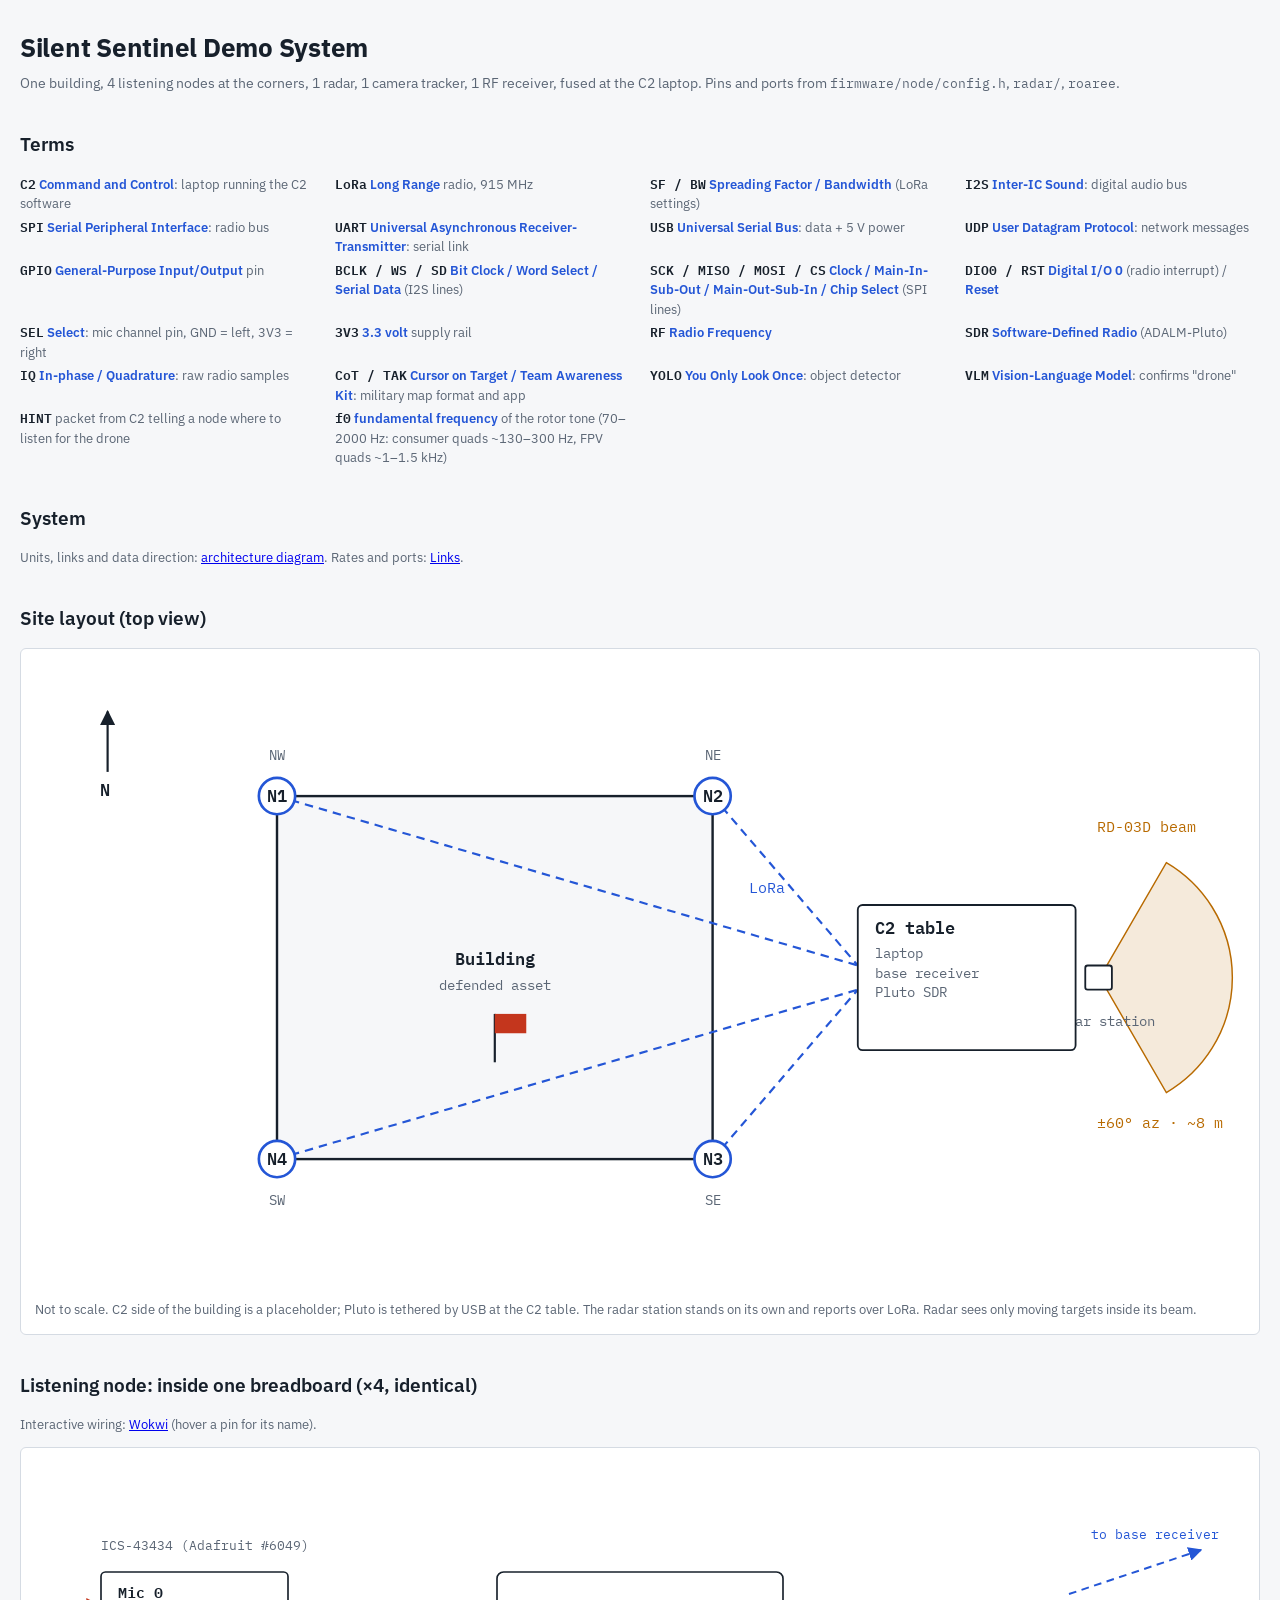
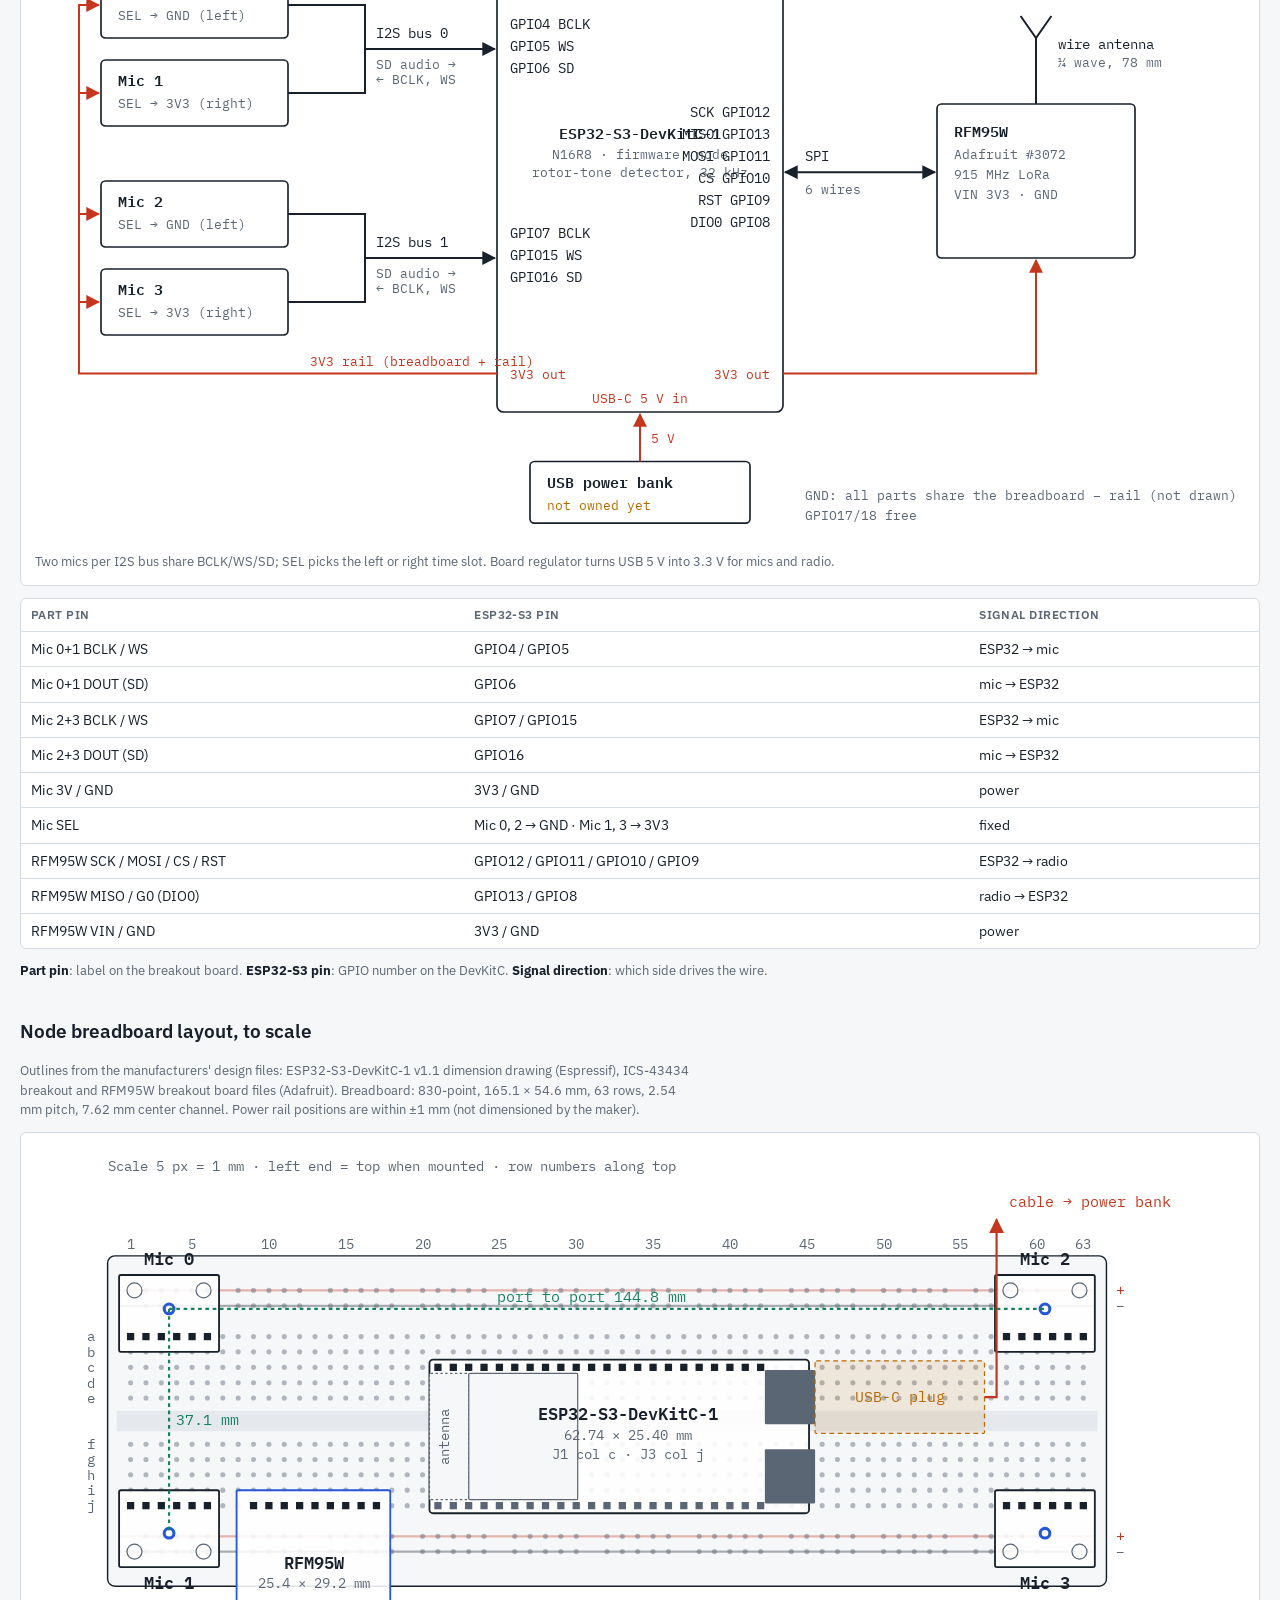
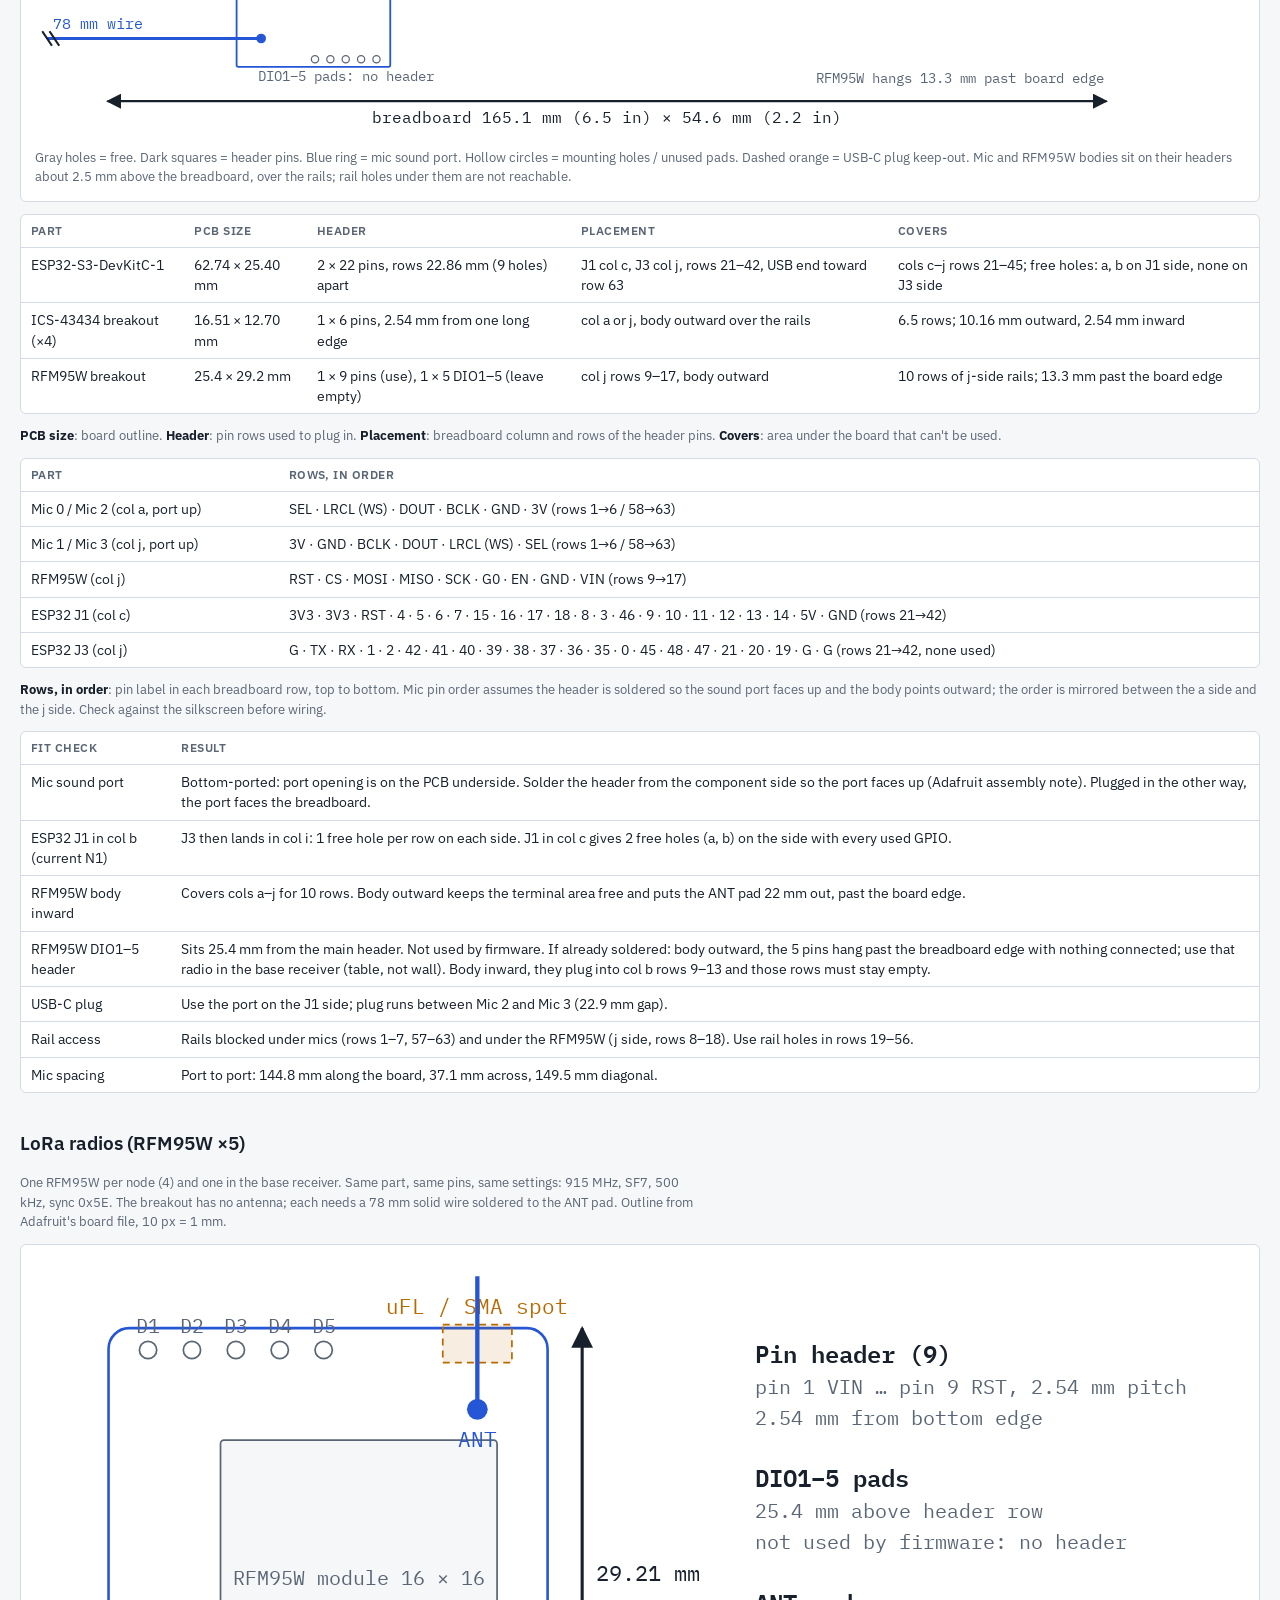
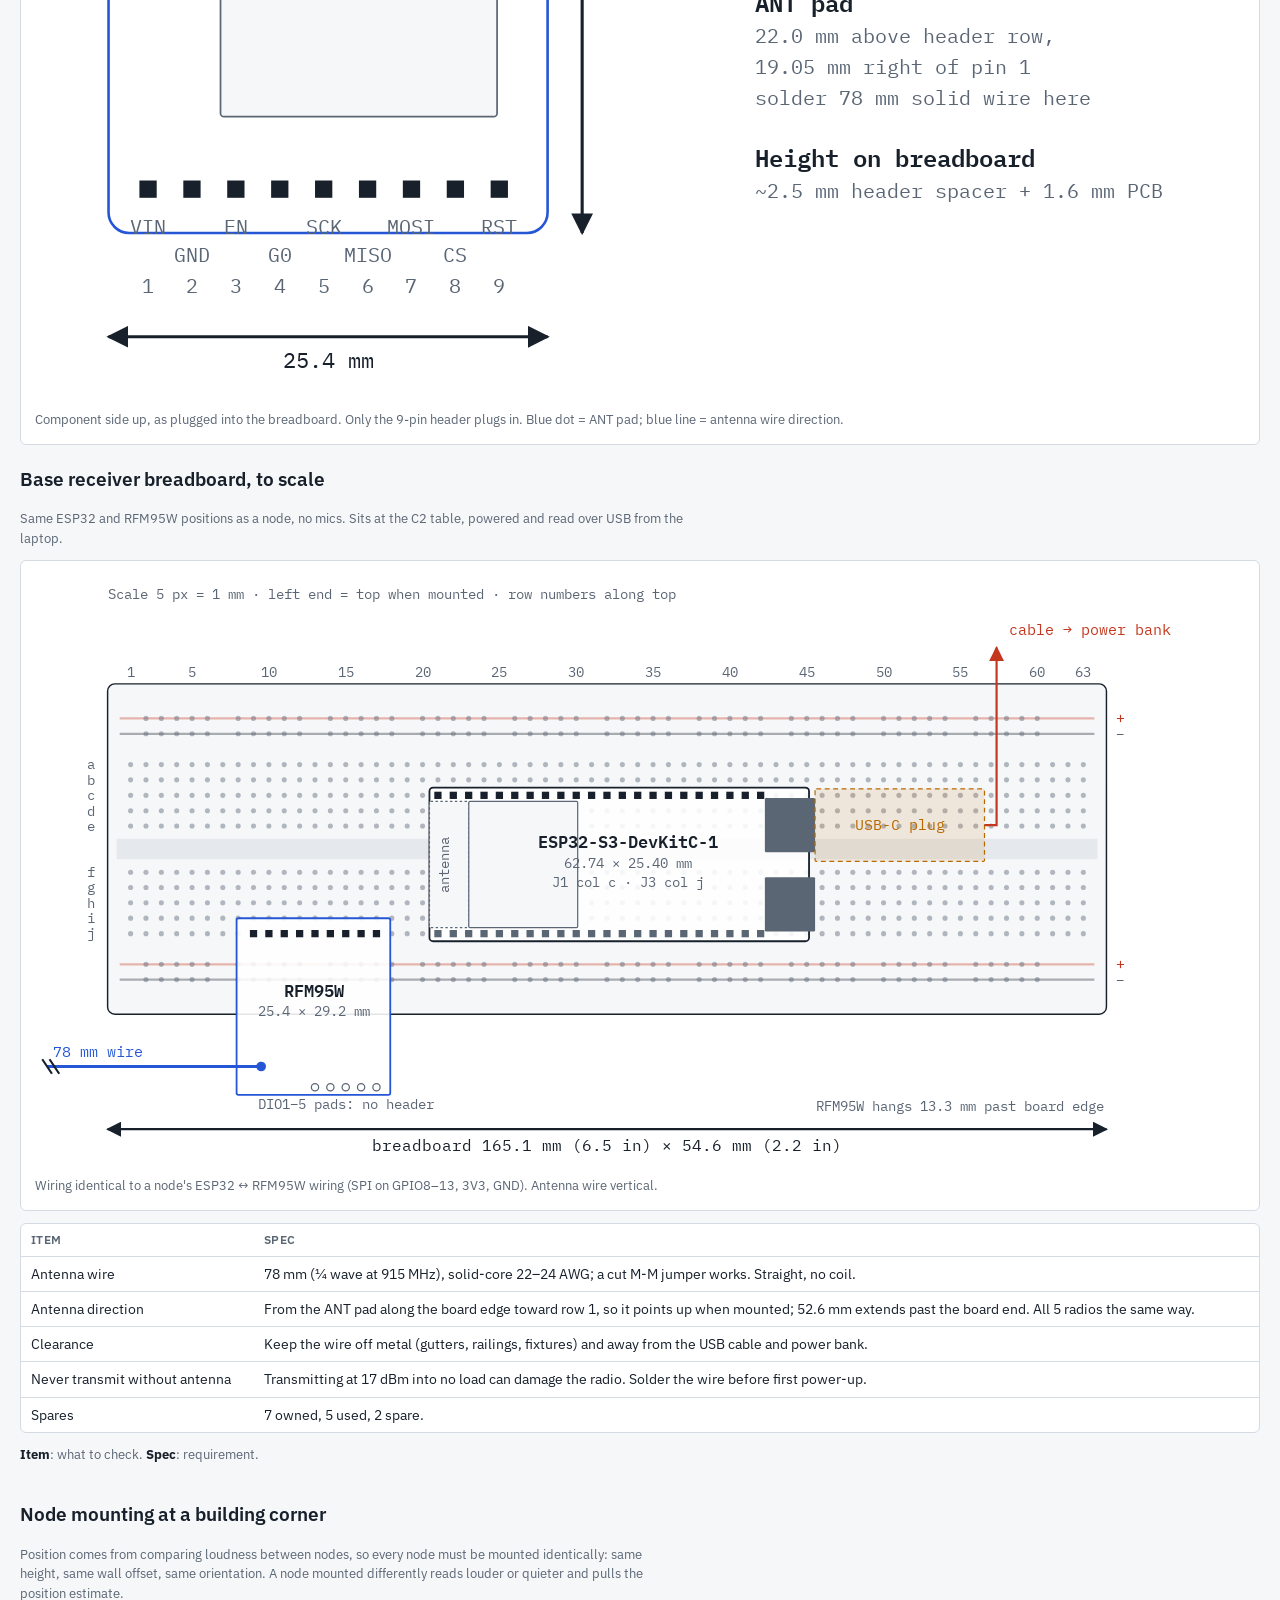
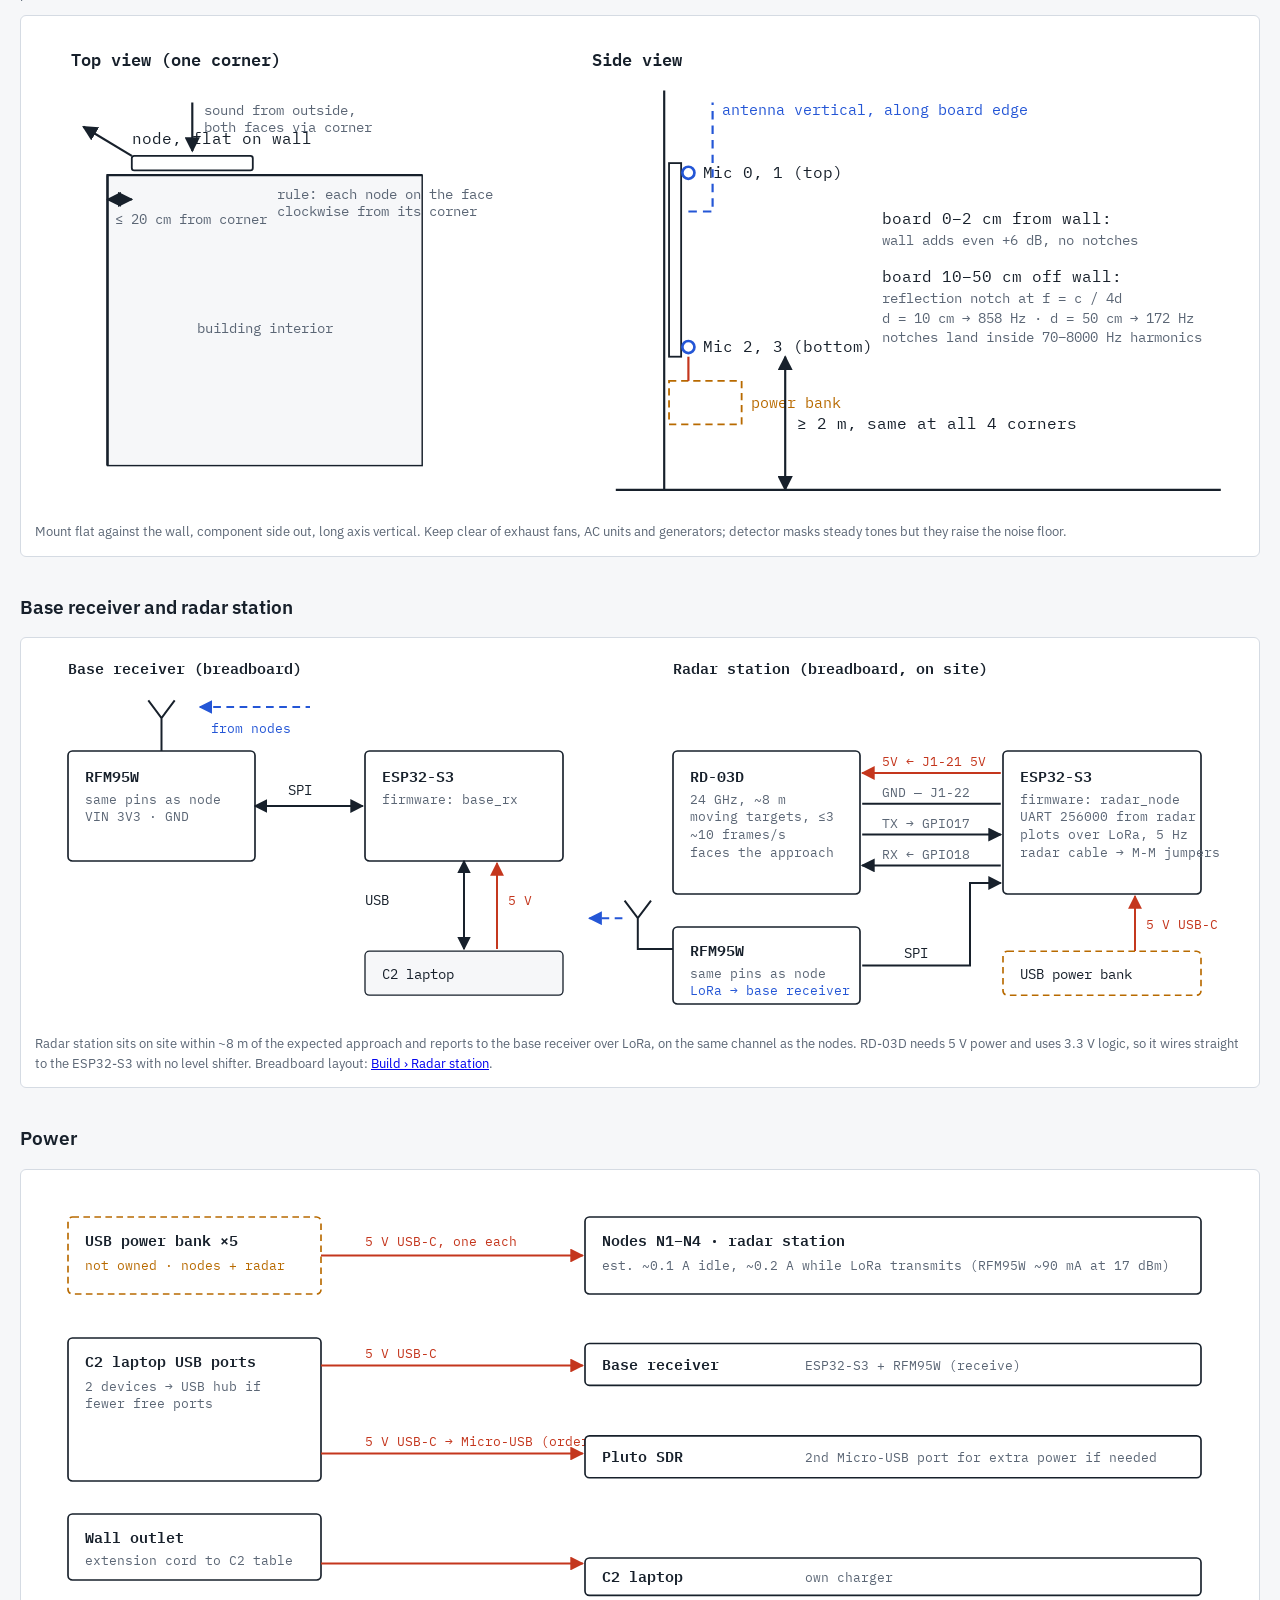
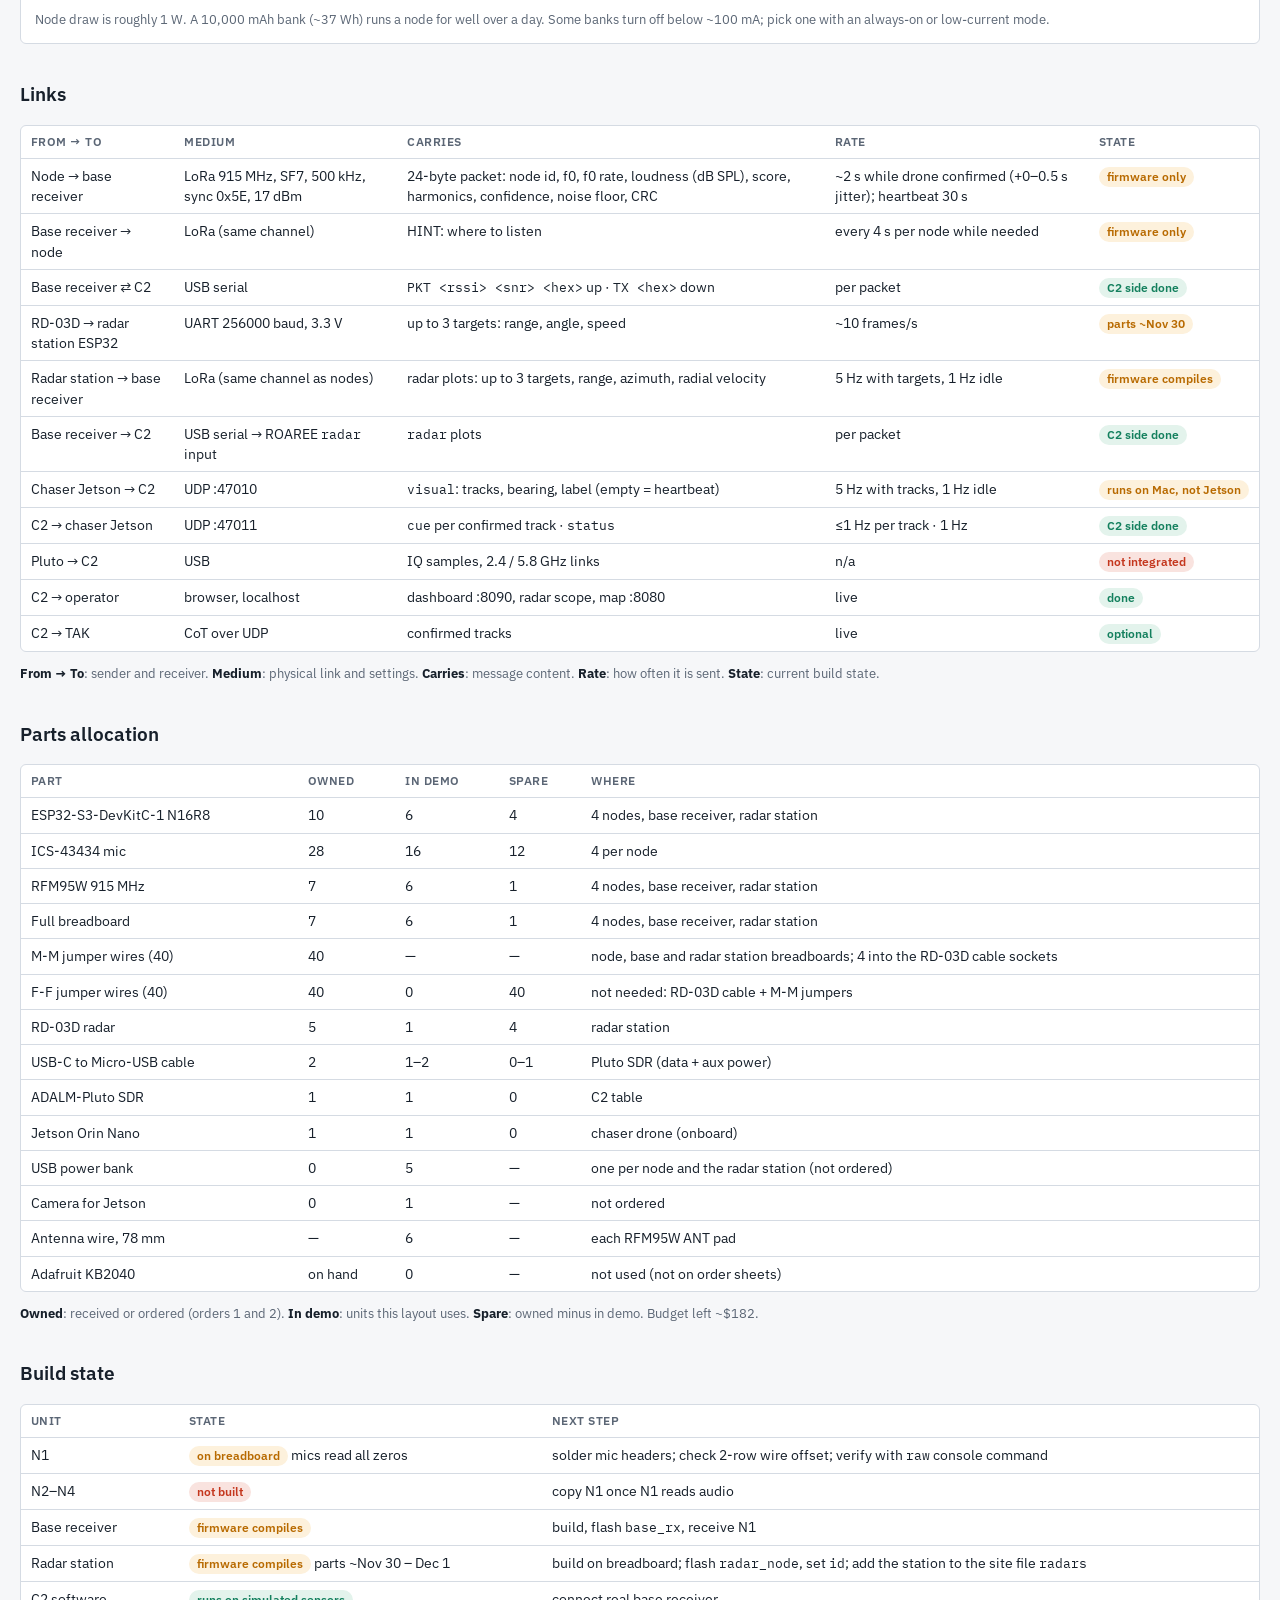
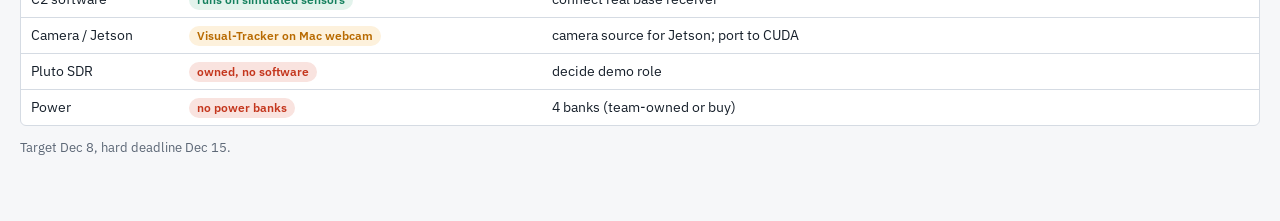
==== commit cf24e9f2: "Build docs: radar station firmware and C2 input status Links table: radar station -> base receiver f" ====
--- a/demo-system.html
+++ b/demo-system.html
@@ -682,8 +682,8 @@
       <tr><td>Base receiver → node</td><td>LoRa (same channel)</td><td>HINT: where to listen</td><td>every 4 s per node while needed</td><td><span class="chip wip">firmware only</span></td></tr>
       <tr><td>Base receiver ⇄ C2</td><td>USB serial</td><td><code>PKT &lt;rssi&gt; &lt;snr&gt; &lt;hex&gt;</code> up · <code>TX &lt;hex&gt;</code> down</td><td>per packet</td><td><span class="chip ok">C2 side done</span></td></tr>
       <tr><td>RD-03D → radar station ESP32</td><td>UART 256000 baud, 3.3 V</td><td>up to 3 targets: range, angle, speed</td><td>~10 frames/s</td><td><span class="chip wip">parts ~Nov 30</span></td></tr>
-      <tr><td>Radar station → base receiver</td><td>LoRa (same channel as nodes)</td><td>radar plots: up to 3 targets, range, azimuth, radial velocity</td><td>5 Hz with targets, 1 Hz idle</td><td><span class="chip no">firmware not written</span></td></tr>
-      <tr><td>Base receiver → C2</td><td>USB serial → ROAREE <code>radar</code> input</td><td><code>radar</code> plots</td><td>per packet</td><td><span class="chip no">not written</span></td></tr>
+      <tr><td>Radar station → base receiver</td><td>LoRa (same channel as nodes)</td><td>radar plots: up to 3 targets, range, azimuth, radial velocity</td><td>5 Hz with targets, 1 Hz idle</td><td><span class="chip wip">firmware compiles</span></td></tr>
+      <tr><td>Base receiver → C2</td><td>USB serial → ROAREE <code>radar</code> input</td><td><code>radar</code> plots</td><td>per packet</td><td><span class="chip ok">C2 side done</span></td></tr>
       <tr><td>Chaser Jetson → C2</td><td>UDP :47010</td><td><code>visual</code>: tracks, bearing, label (empty = heartbeat)</td><td>5 Hz with tracks, 1 Hz idle</td><td><span class="chip wip">runs on Mac, not Jetson</span></td></tr>
       <tr><td>C2 → chaser Jetson</td><td>UDP :47011</td><td><code>cue</code> per confirmed track · <code>status</code></td><td>≤1 Hz per track · 1 Hz</td><td><span class="chip ok">C2 side done</span></td></tr>
       <tr><td>Pluto → C2</td><td>USB</td><td>IQ samples, 2.4 / 5.8 GHz links</td><td>n/a</td><td><span class="chip no">not integrated</span></td></tr>
@@ -726,7 +726,7 @@
       <tr><td>N1</td><td><span class="chip wip">on breadboard</span> mics read all zeros</td><td>solder mic headers; check 2-row wire offset; verify with <code>raw</code> console command</td></tr>
       <tr><td>N2–N4</td><td><span class="chip no">not built</span></td><td>copy N1 once N1 reads audio</td></tr>
       <tr><td>Base receiver</td><td><span class="chip wip">firmware compiles</span></td><td>build, flash <code>base_rx</code>, receive N1</td></tr>
-      <tr><td>Radar station</td><td><span class="chip wip">parts ~Nov 30 – Dec 1</span></td><td>build on breadboard; write radar_node firmware (RD-03D → LoRa) and base receiver / ROAREE radar input</td></tr>
+      <tr><td>Radar station</td><td><span class="chip wip">firmware compiles</span> parts ~Nov 30 – Dec 1</td><td>build on breadboard; flash <code>radar_node</code>, set <code>id</code>; add the station to the site file <code>radars</code></td></tr>
       <tr><td>C2 software</td><td><span class="chip ok">runs on simulated sensors</span></td><td>connect real base receiver</td></tr>
       <tr><td>Camera / Jetson</td><td><span class="chip wip">Visual-Tracker on Mac webcam</span></td><td>camera source for Jetson; port to CUDA</td></tr>
       <tr><td>Pluto SDR</td><td><span class="chip no">owned, no software</span></td><td>decide demo role</td></tr>
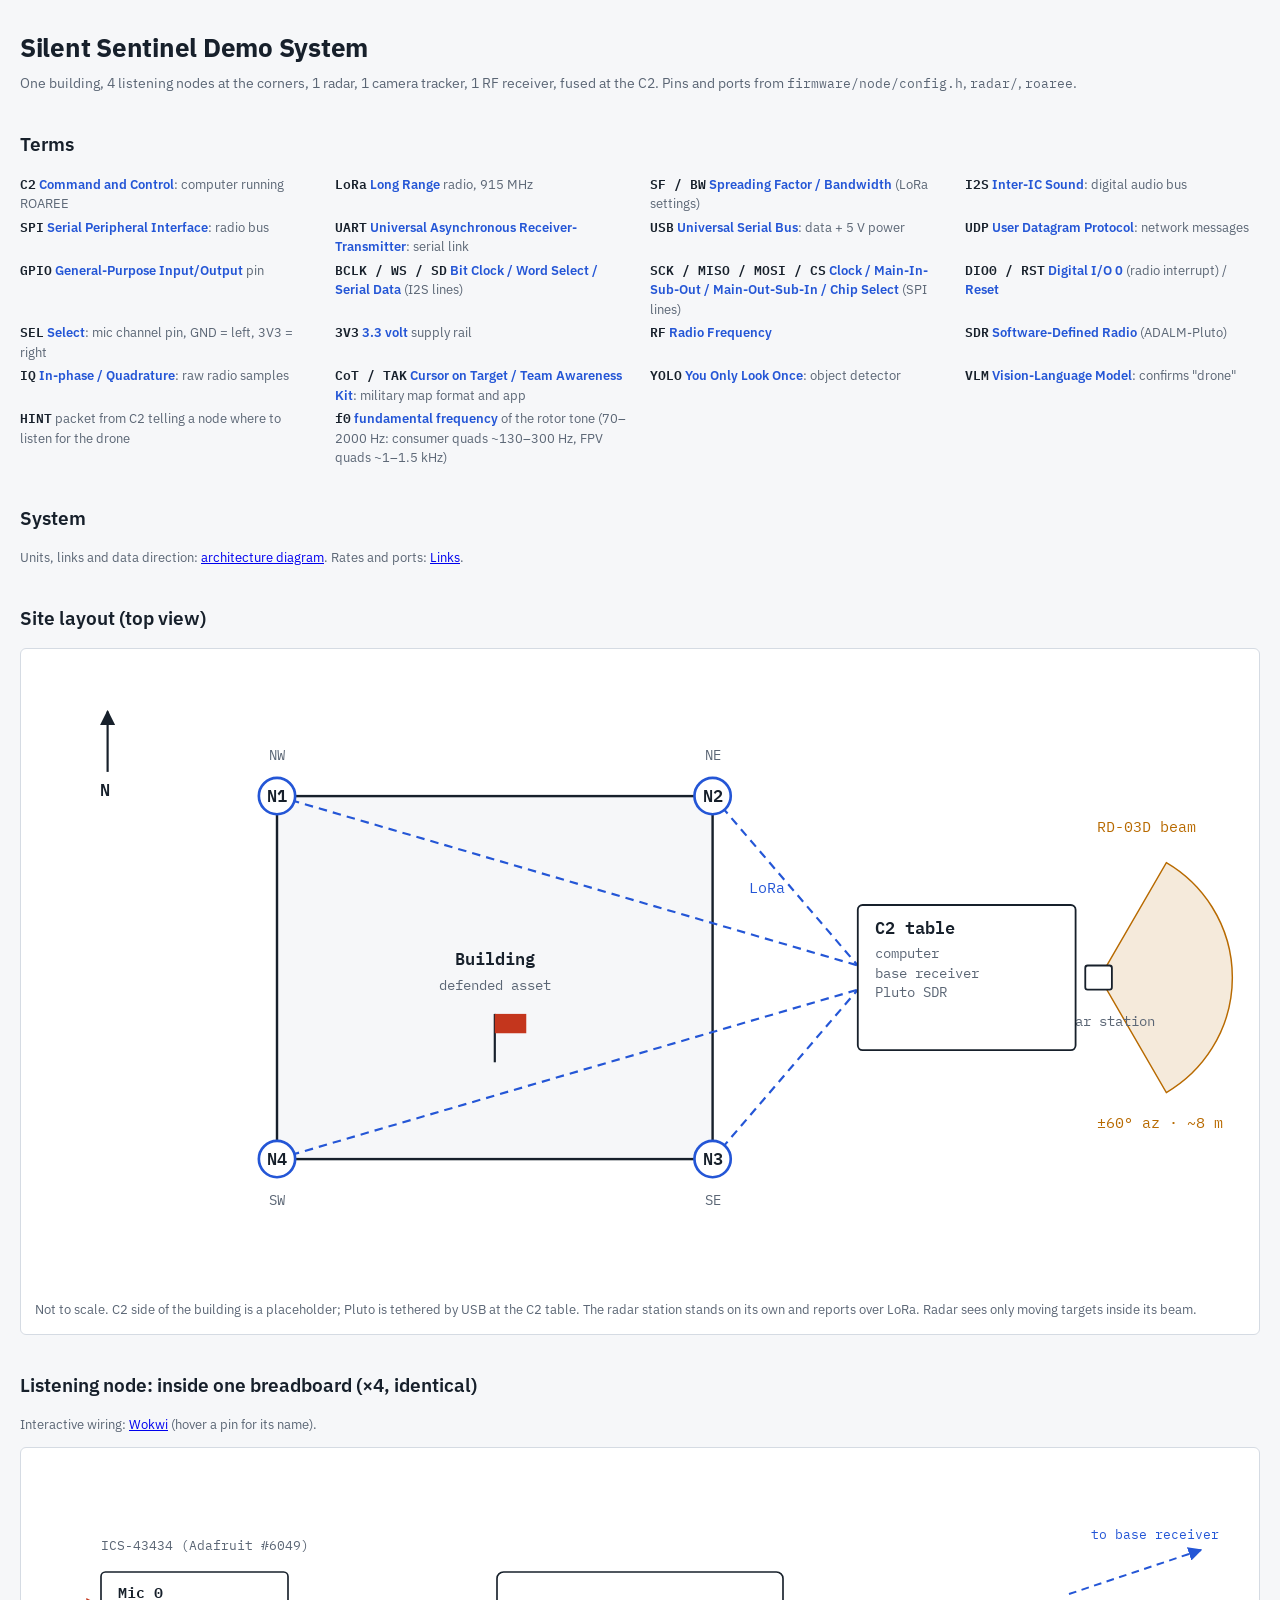
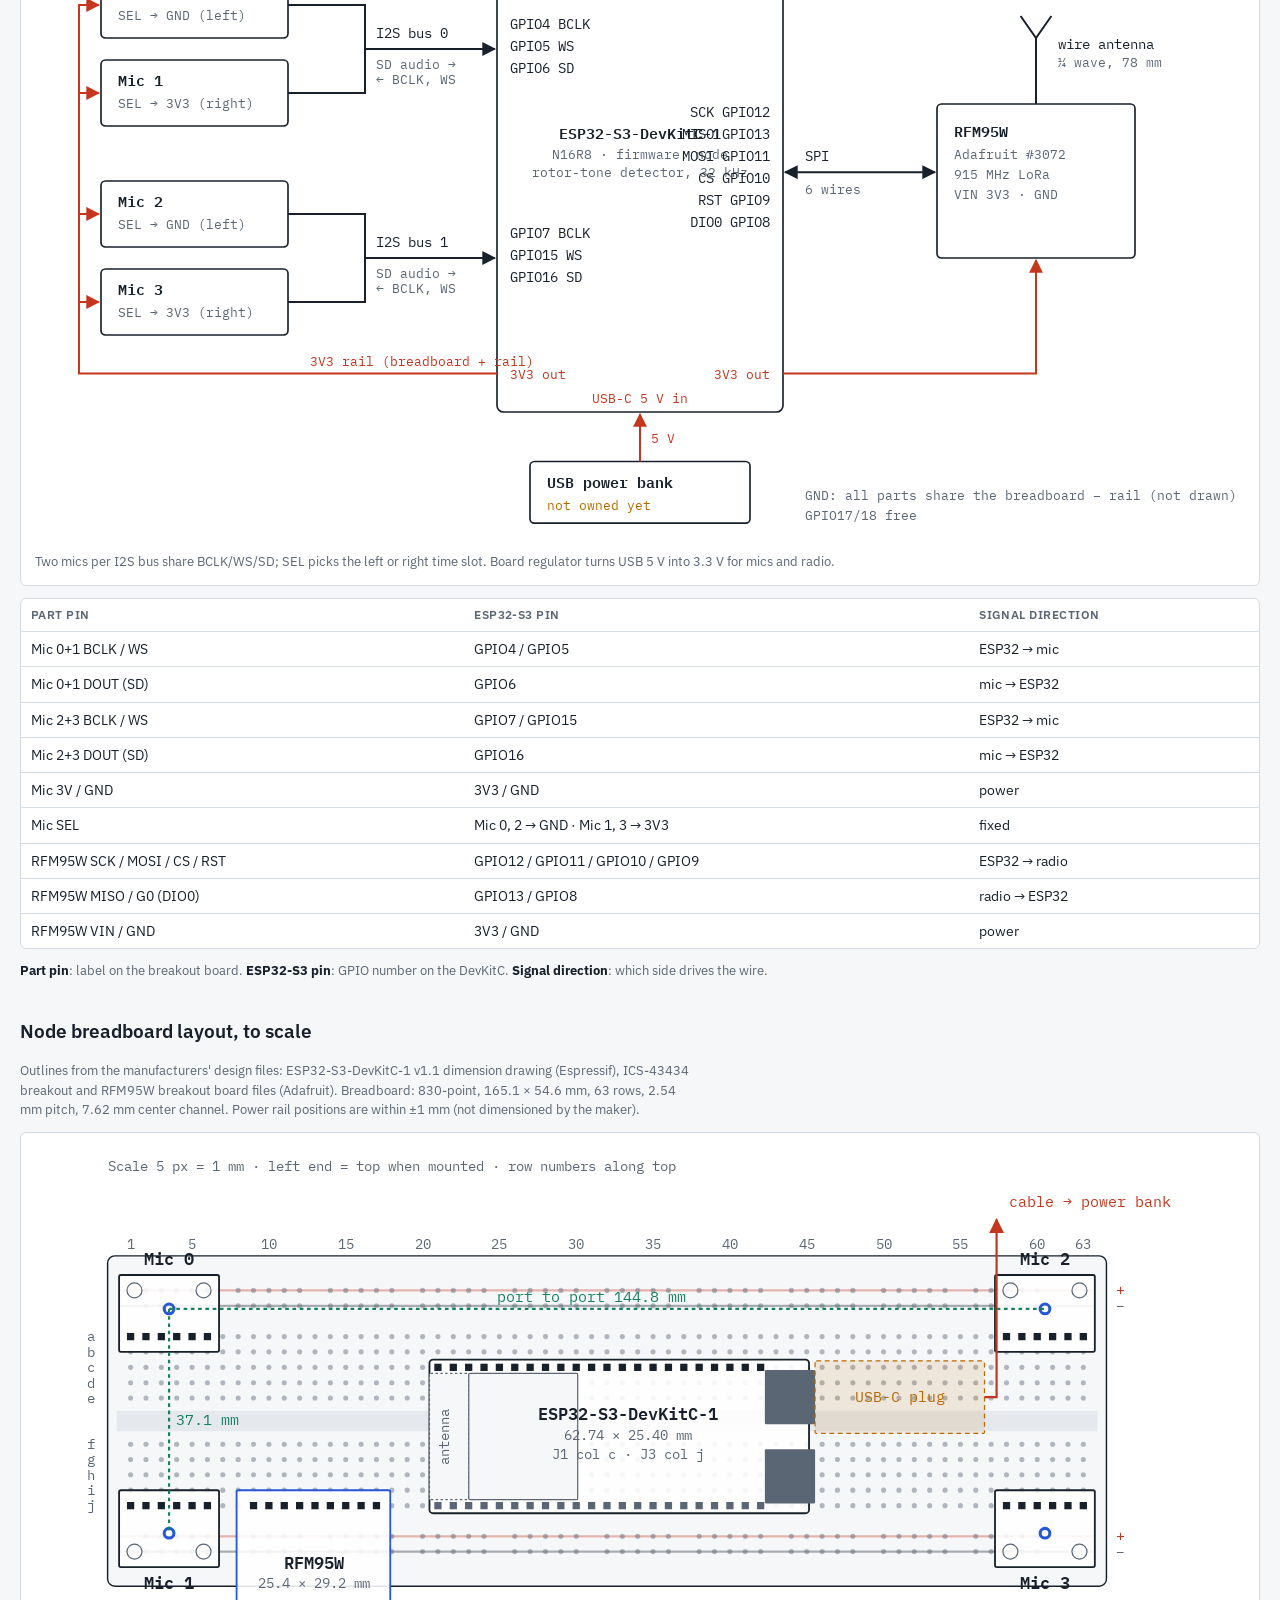
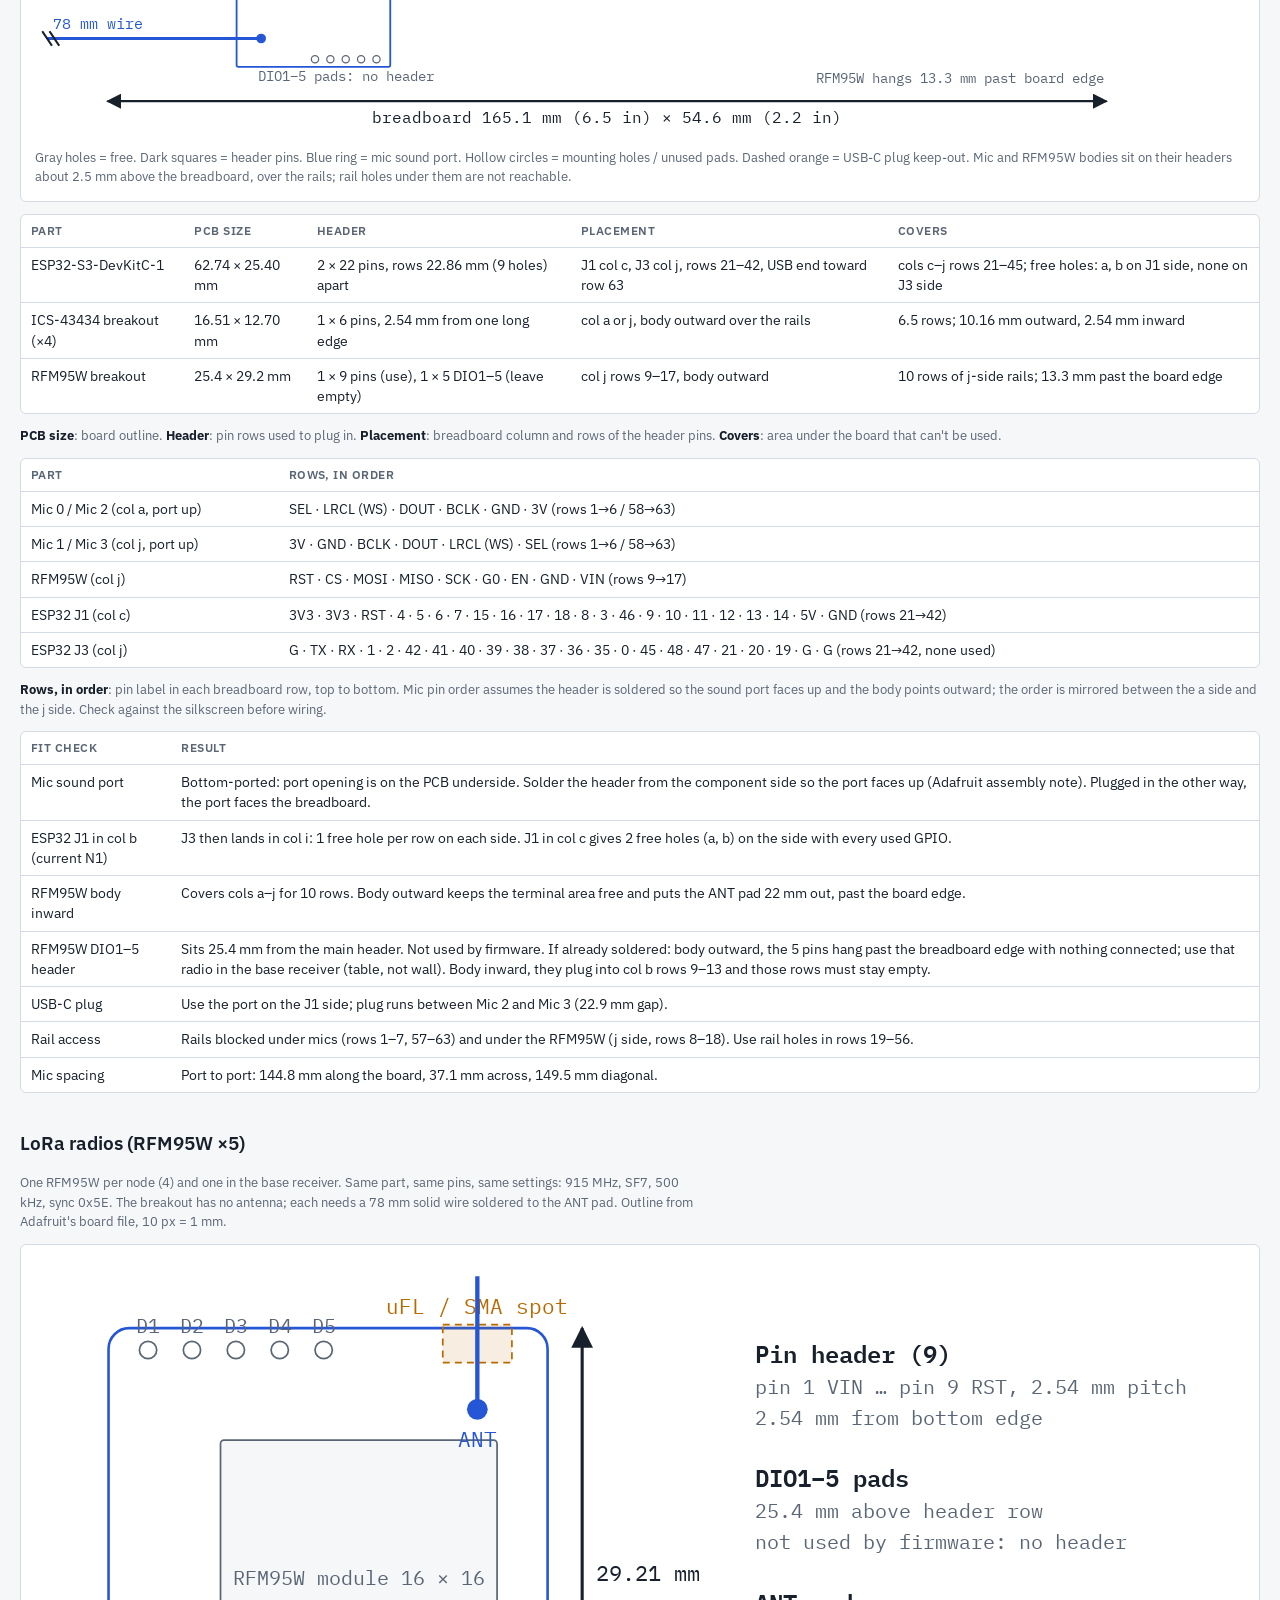
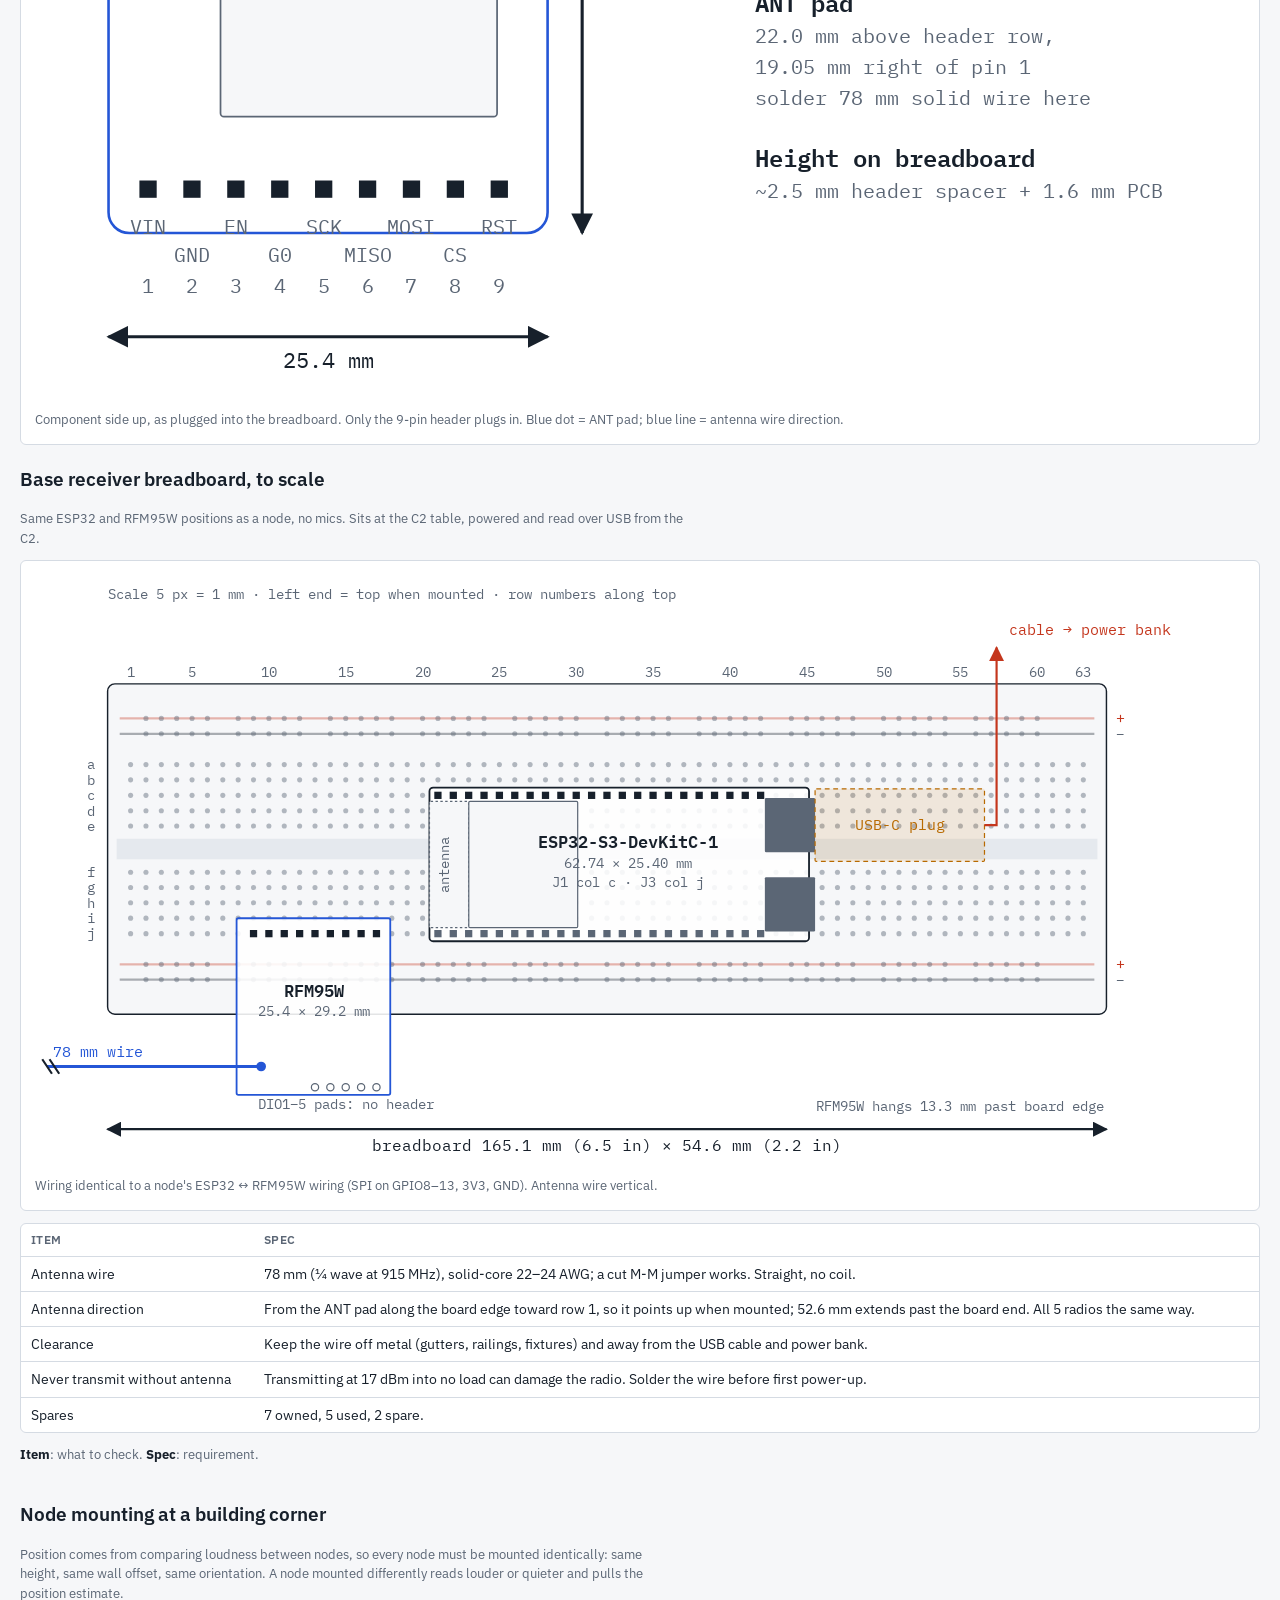
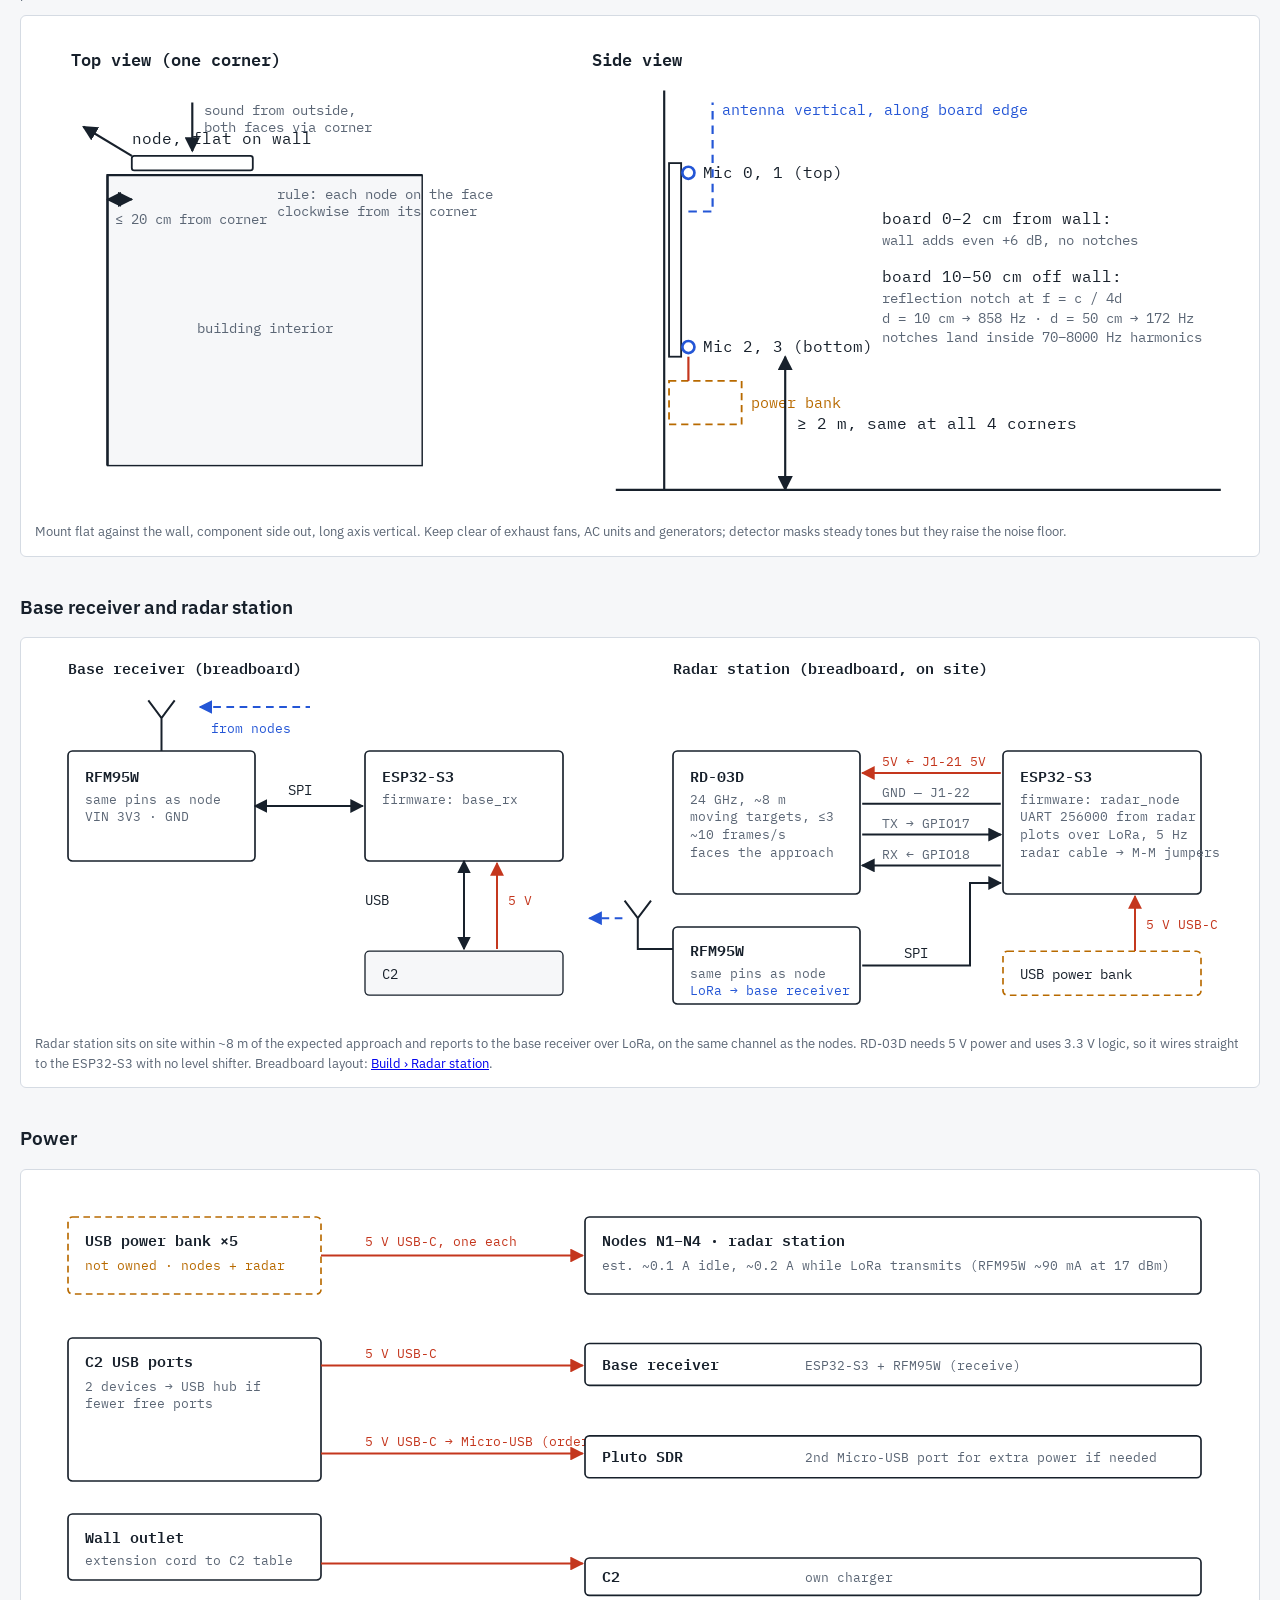
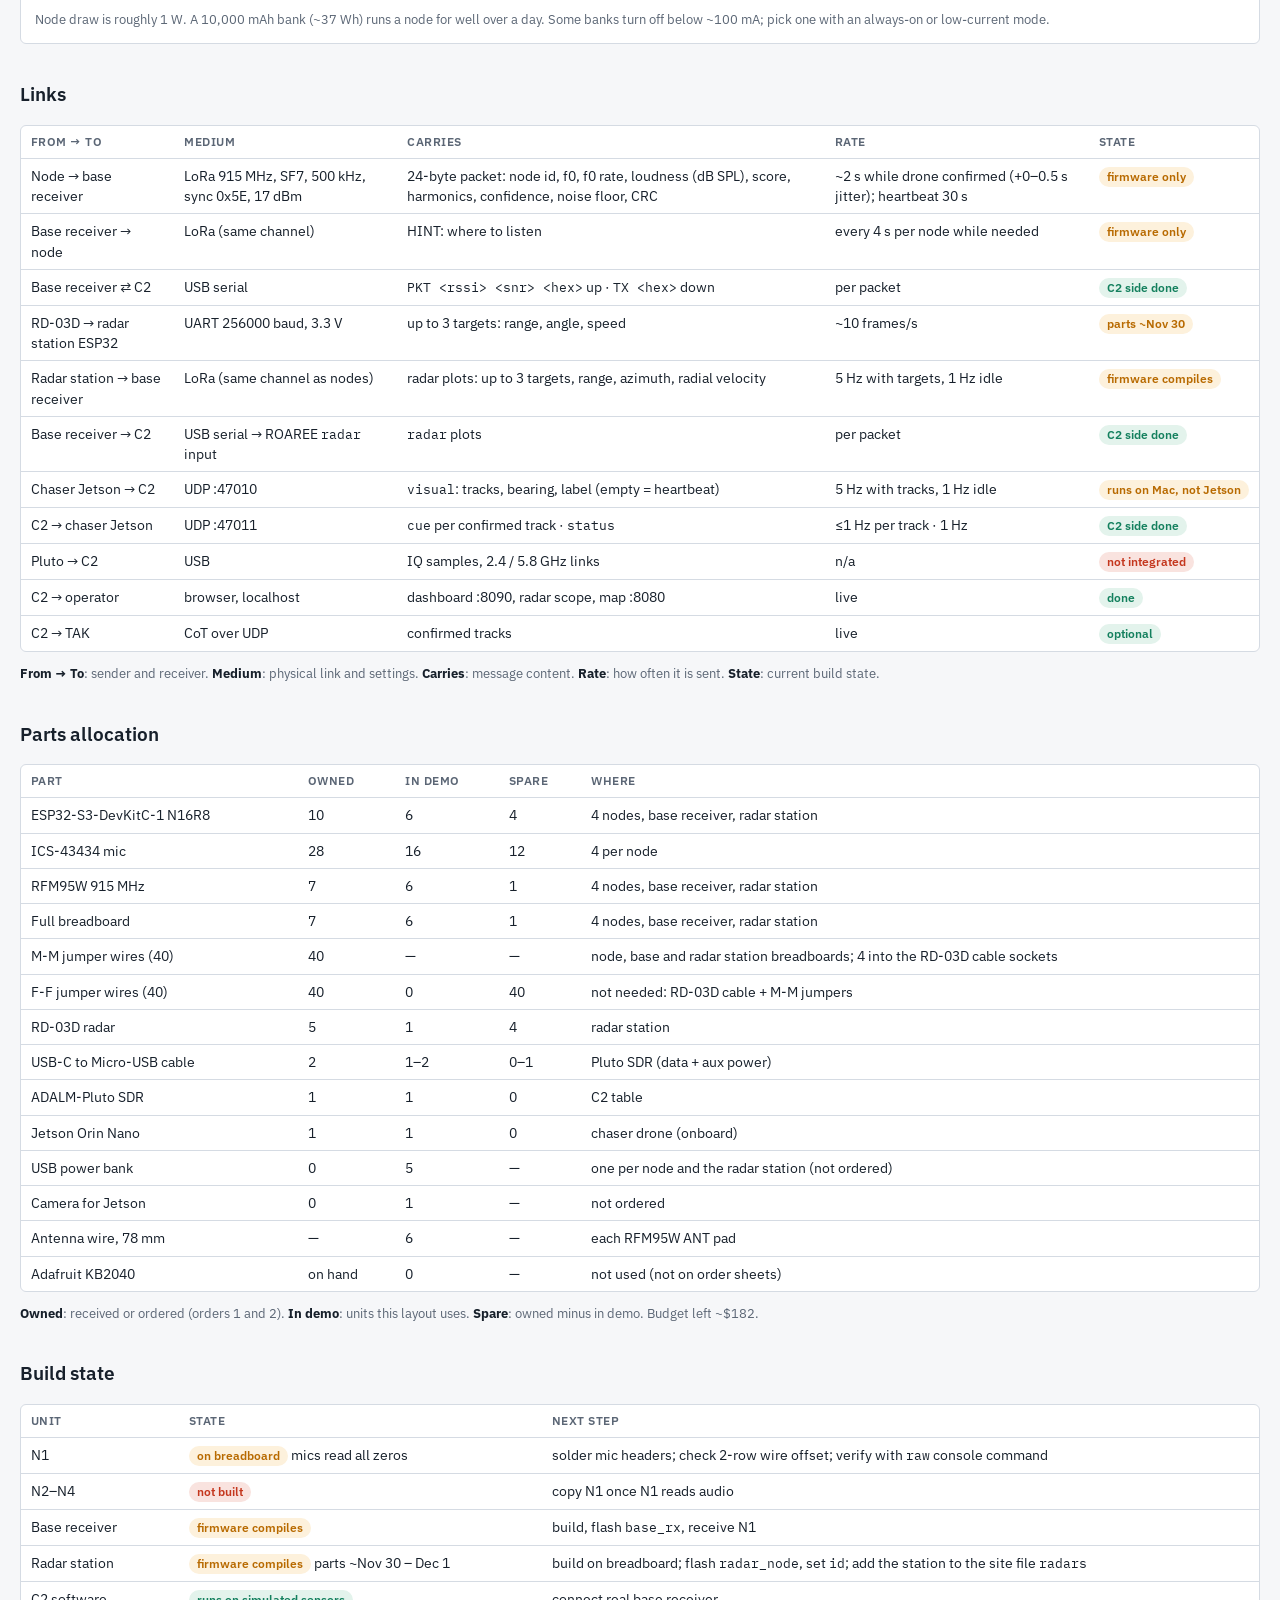
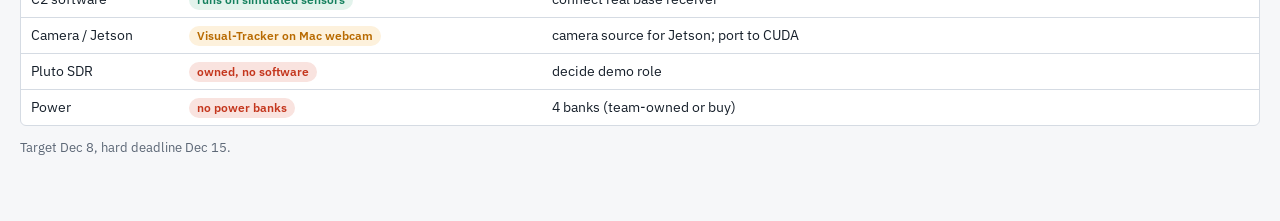
==== commit 212c99dd: "C2 named without hardware: drop laptop references The C2 runs on any computer, so the site no longer" ====
--- a/demo-system.html
+++ b/demo-system.html
@@ -101,13 +101,13 @@
 
 <header style="display:flex;flex-direction:column;gap:6px">
   <h1>Silent Sentinel Demo System</h1>
-  <p class="sub">One building, 4 listening nodes at the corners, 1 radar, 1 camera tracker, 1 RF receiver, fused at the C2 laptop. Pins and ports from <code>firmware/node/config.h</code>, <code>radar/</code>, <code>roaree</code>.</p>
+  <p class="sub">One building, 4 listening nodes at the corners, 1 radar, 1 camera tracker, 1 RF receiver, fused at the C2. Pins and ports from <code>firmware/node/config.h</code>, <code>radar/</code>, <code>roaree</code>.</p>
 </header>
 
 <section id="terms">
   <h2>Terms</h2>
   <dl class="gloss">
-    <div><dt>C2</dt> <dd><b>Command and Control</b>: laptop running the C2 software</dd></div>
+    <div><dt>C2</dt> <dd><b>Command and Control</b>: computer running ROAREE</dd></div>
     <div><dt>LoRa</dt> <dd><b>Long Range</b> radio, 915 MHz</dd></div>
     <div><dt>SF / BW</dt> <dd><b>Spreading Factor / Bandwidth</b> (LoRa settings)</dd></div>
     <div><dt>I2S</dt> <dd><b>Inter-IC Sound</b>: digital audio bus</dd></div>
@@ -173,7 +173,7 @@
       <!-- C2 table -->
       <rect class="box" x="680" y="200" width="180" height="120" rx="4"/>
       <text class="tb" x="694" y="224">C2 table</text>
-      <text class="s" x="694" y="244">laptop</text>
+      <text class="s" x="694" y="244">computer</text>
       <text class="s" x="694" y="260">base receiver</text>
       <text class="s" x="694" y="276">Pluto SDR</text>
       <text class="tl" x="590" y="190">LoRa</text>
@@ -462,7 +462,7 @@
     <figcaption>Component side up, as plugged into the breadboard. Only the 9-pin header plugs in. Blue dot = ANT pad; blue line = antenna wire direction.</figcaption>
   </figure>
   <h2 id="base-layout" style="margin-top:8px">Base receiver breadboard, to scale</h2>
-  <p class="def" style="max-width:85ch">Same ESP32 and RFM95W positions as a node, no mics. Sits at the C2 table, powered and read over USB from the laptop.</p>
+  <p class="def" style="max-width:85ch">Same ESP32 and RFM95W positions as a node, no mics. Sits at the C2 table, powered and read over USB from the C2.</p>
   <figure>
 <svg viewBox="0 0 1000 490" role="img" aria-label="Full breadboard drawn to scale, 5 pixels per millimetre, with the mic breakouts, RFM95W and ESP32-S3-DevKitC-1 at their real sizes.">
 <text class="s" x="60" y="20">Scale 5 px = 1 mm · left end = top when mounted · row numbers along top</text>
@@ -597,7 +597,7 @@
 <section id="base-radar">
   <h2>Base receiver and radar station</h2>
   <figure>
-    <svg viewBox="0 -30 1100 340" role="img" aria-label="Base receiver: RFM95W on SPI to ESP32-S3, USB to laptop. Radar station on site: RD-03D on UART to ESP32-S3, RFM95W on SPI sending plots over LoRa, powered by a USB power bank.">
+    <svg viewBox="0 -30 1100 340" role="img" aria-label="Base receiver: RFM95W on SPI to ESP32-S3, USB to the C2. Radar station on site: RD-03D on UART to ESP32-S3, RFM95W on SPI sending plots over LoRa, powered by a USB power bank.">
       <text class="tb" x="30" y="-10">Base receiver (breadboard)</text>
       <rect class="box" x="30" y="60" width="170" height="100" rx="4"/>
       <text class="tb" x="45" y="88">RFM95W</text><text class="s" x="45" y="108">same pins as node</text><text class="s" x="45" y="124">VIN 3V3 · GND</text>
@@ -612,7 +612,7 @@
       <line class="pwr" x1="420" y1="240" x2="420" y2="162" marker-end="url(#ap)"/>
       <text class="t" x="300" y="200">USB</text>
       <text class="tp" x="430" y="200">5 V</text>
-      <rect class="box2" x="300" y="242" width="180" height="40" rx="4"/><text class="t" x="315" y="267">C2 laptop</text>
+      <rect class="box2" x="300" y="242" width="180" height="40" rx="4"/><text class="t" x="315" y="267">C2</text>
 
       <text class="tb" x="580" y="-10">Radar station (breadboard, on site)</text>
       <rect class="box" x="580" y="60" width="170" height="130" rx="4"/>
@@ -645,7 +645,7 @@
 <section id="power">
   <h2>Power</h2>
   <figure>
-    <svg viewBox="0 0 1100 380" role="img" aria-label="Power sources: five USB power banks for the nodes and the radar station, laptop USB for base receiver and Pluto, wall outlet for the laptop.">
+    <svg viewBox="0 0 1100 380" role="img" aria-label="Power sources: five USB power banks for the nodes and the radar station, C2 USB for base receiver and Pluto, wall outlet for the C2.">
       <rect class="boxp" x="30" y="30" width="230" height="70" rx="4"/>
       <text class="tb" x="45" y="56">USB power bank ×5</text><text class="tpl" x="45" y="78">not owned · nodes + radar</text>
       <line class="pwr" x1="260" y1="65" x2="498" y2="65" marker-end="url(#ap)"/>
@@ -655,7 +655,7 @@
       <text class="s" x="515" y="78">est. ~0.1 A idle, ~0.2 A while LoRa transmits (RFM95W ~90 mA at 17 dBm)</text>
 
       <rect class="box" x="30" y="140" width="230" height="130" rx="4"/>
-      <text class="tb" x="45" y="166">C2 laptop USB ports</text><text class="s" x="45" y="188">2 devices → USB hub if</text><text class="s" x="45" y="204">fewer free ports</text>
+      <text class="tb" x="45" y="166">C2 USB ports</text><text class="s" x="45" y="188">2 devices → USB hub if</text><text class="s" x="45" y="204">fewer free ports</text>
       <path class="pwr" d="M260,165 H498" marker-end="url(#ap)"/>
       <path class="pwr" d="M260,245 H498" marker-end="url(#ap)"/>
       <text class="tp" x="300" y="158">5 V USB-C</text>
@@ -667,7 +667,7 @@
       <rect class="box" x="30" y="300" width="230" height="60" rx="4"/>
       <text class="tb" x="45" y="326">Wall outlet</text><text class="s" x="45" y="346">extension cord to C2 table</text>
       <path class="pwr" d="M260,345 H498" marker-end="url(#ap)"/>
-      <rect class="box" x="500" y="340" width="560" height="34" rx="4"/><text class="tb" x="515" y="362">C2 laptop</text><text class="s" x="700" y="362">own charger</text>
+      <rect class="box" x="500" y="340" width="560" height="34" rx="4"/><text class="tb" x="515" y="362">C2</text><text class="s" x="700" y="362">own charger</text>
     </svg>
     <figcaption>Node draw is roughly 1 W. A 10,000 mAh bank (~37 Wh) runs a node for well over a day. Some banks turn off below ~100 mA; pick one with an always-on or low-current mode.</figcaption>
   </figure>
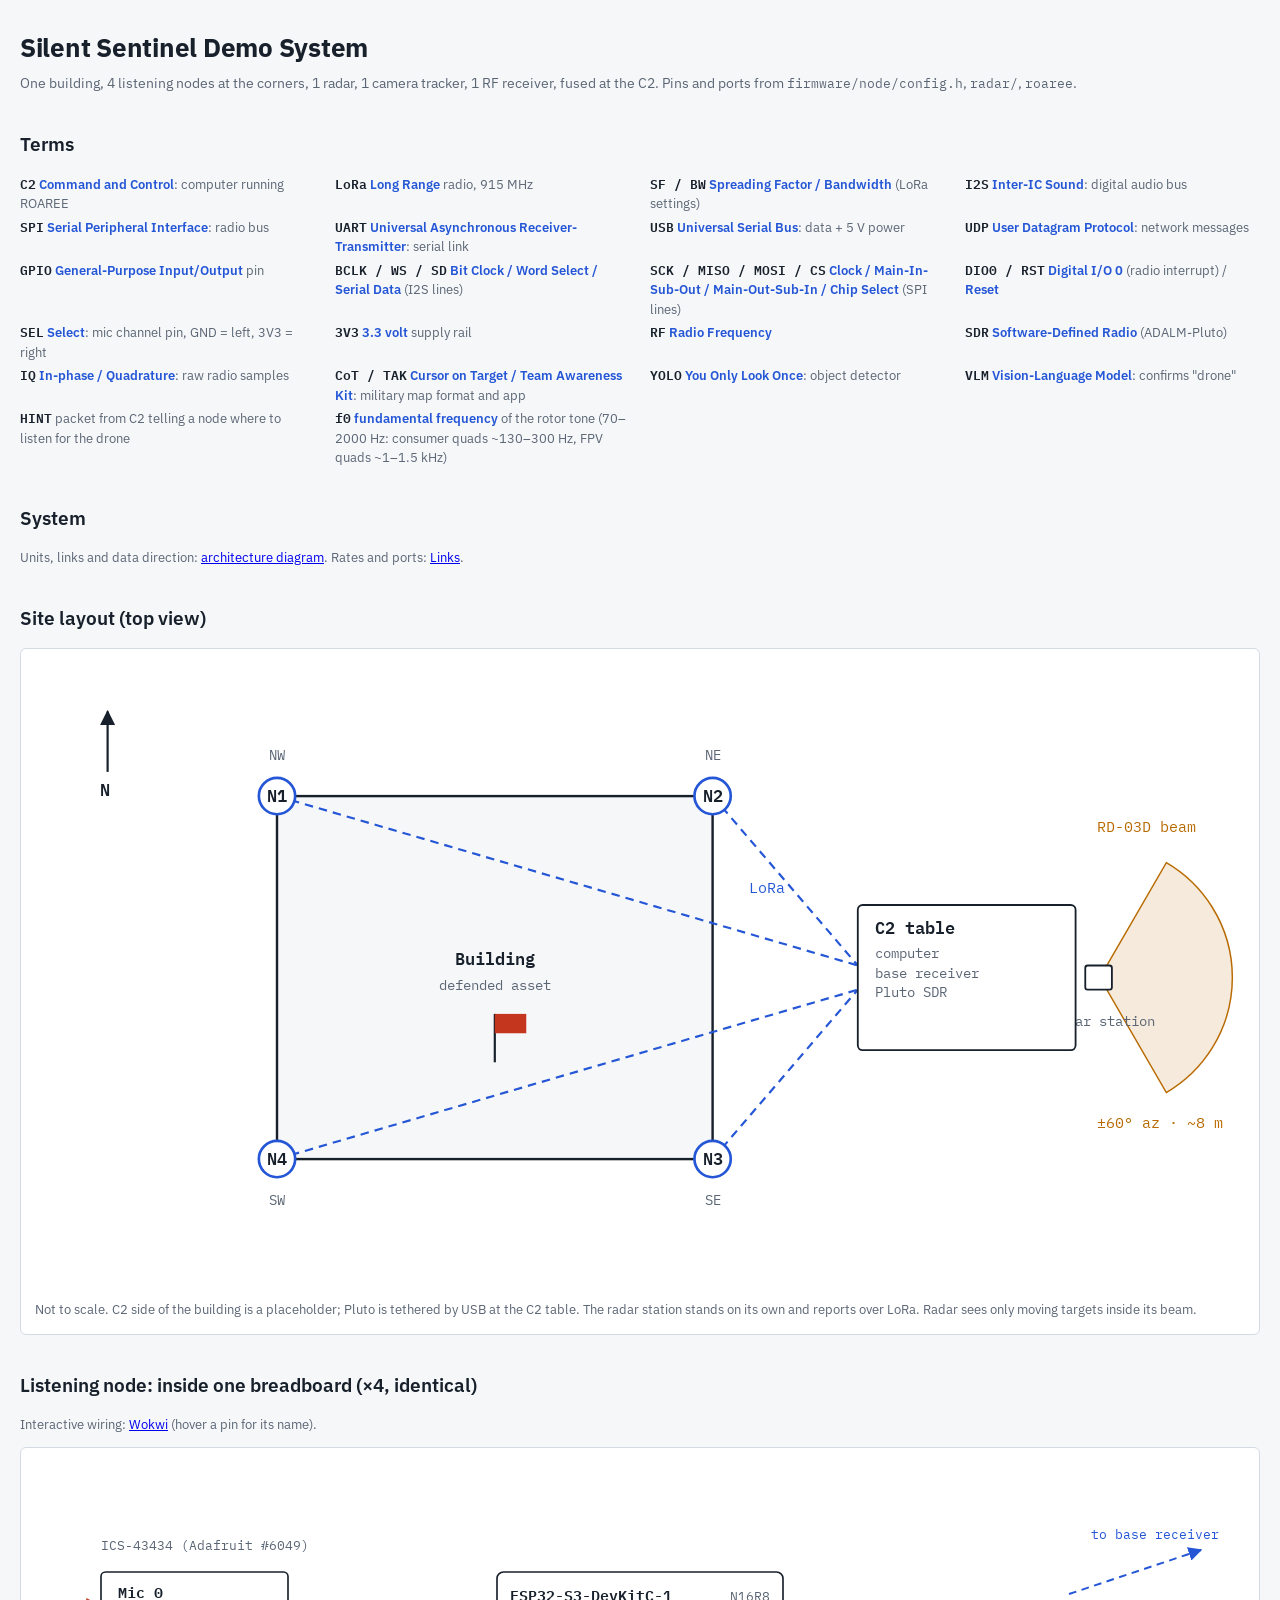
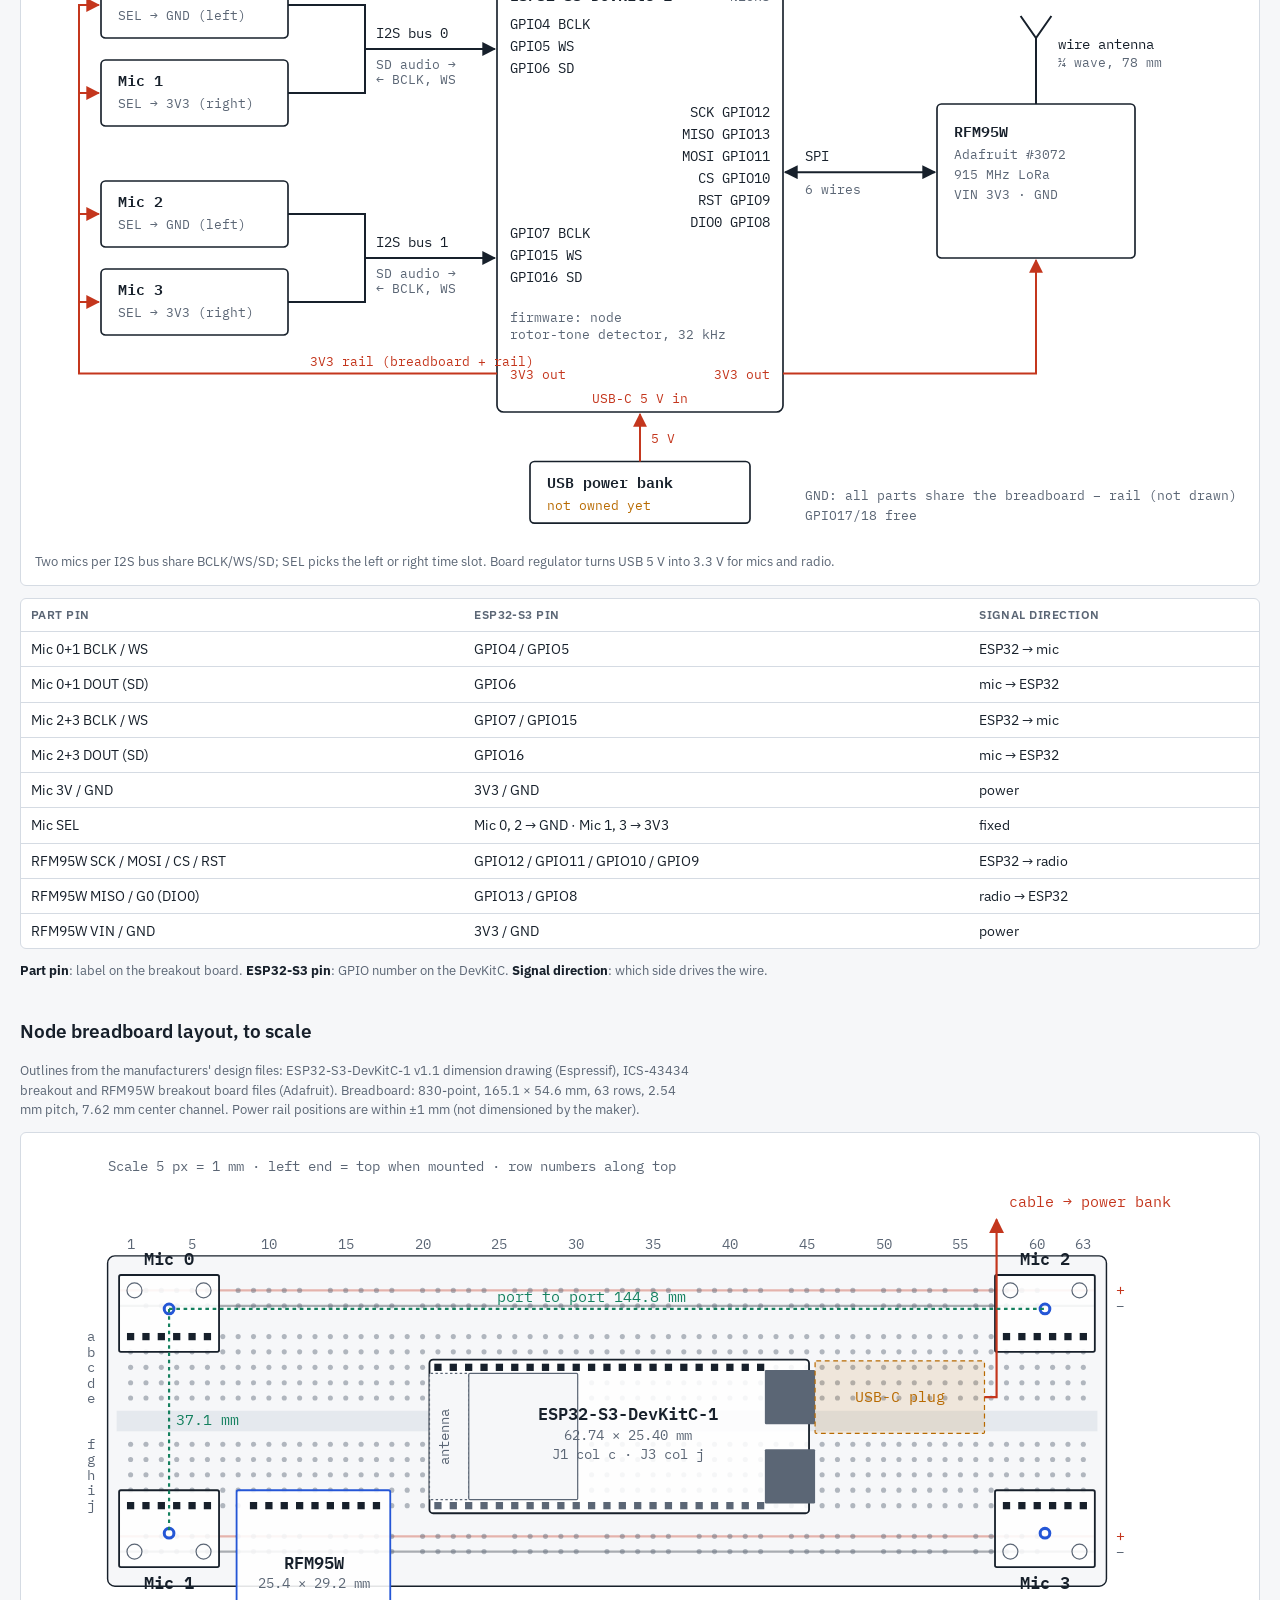
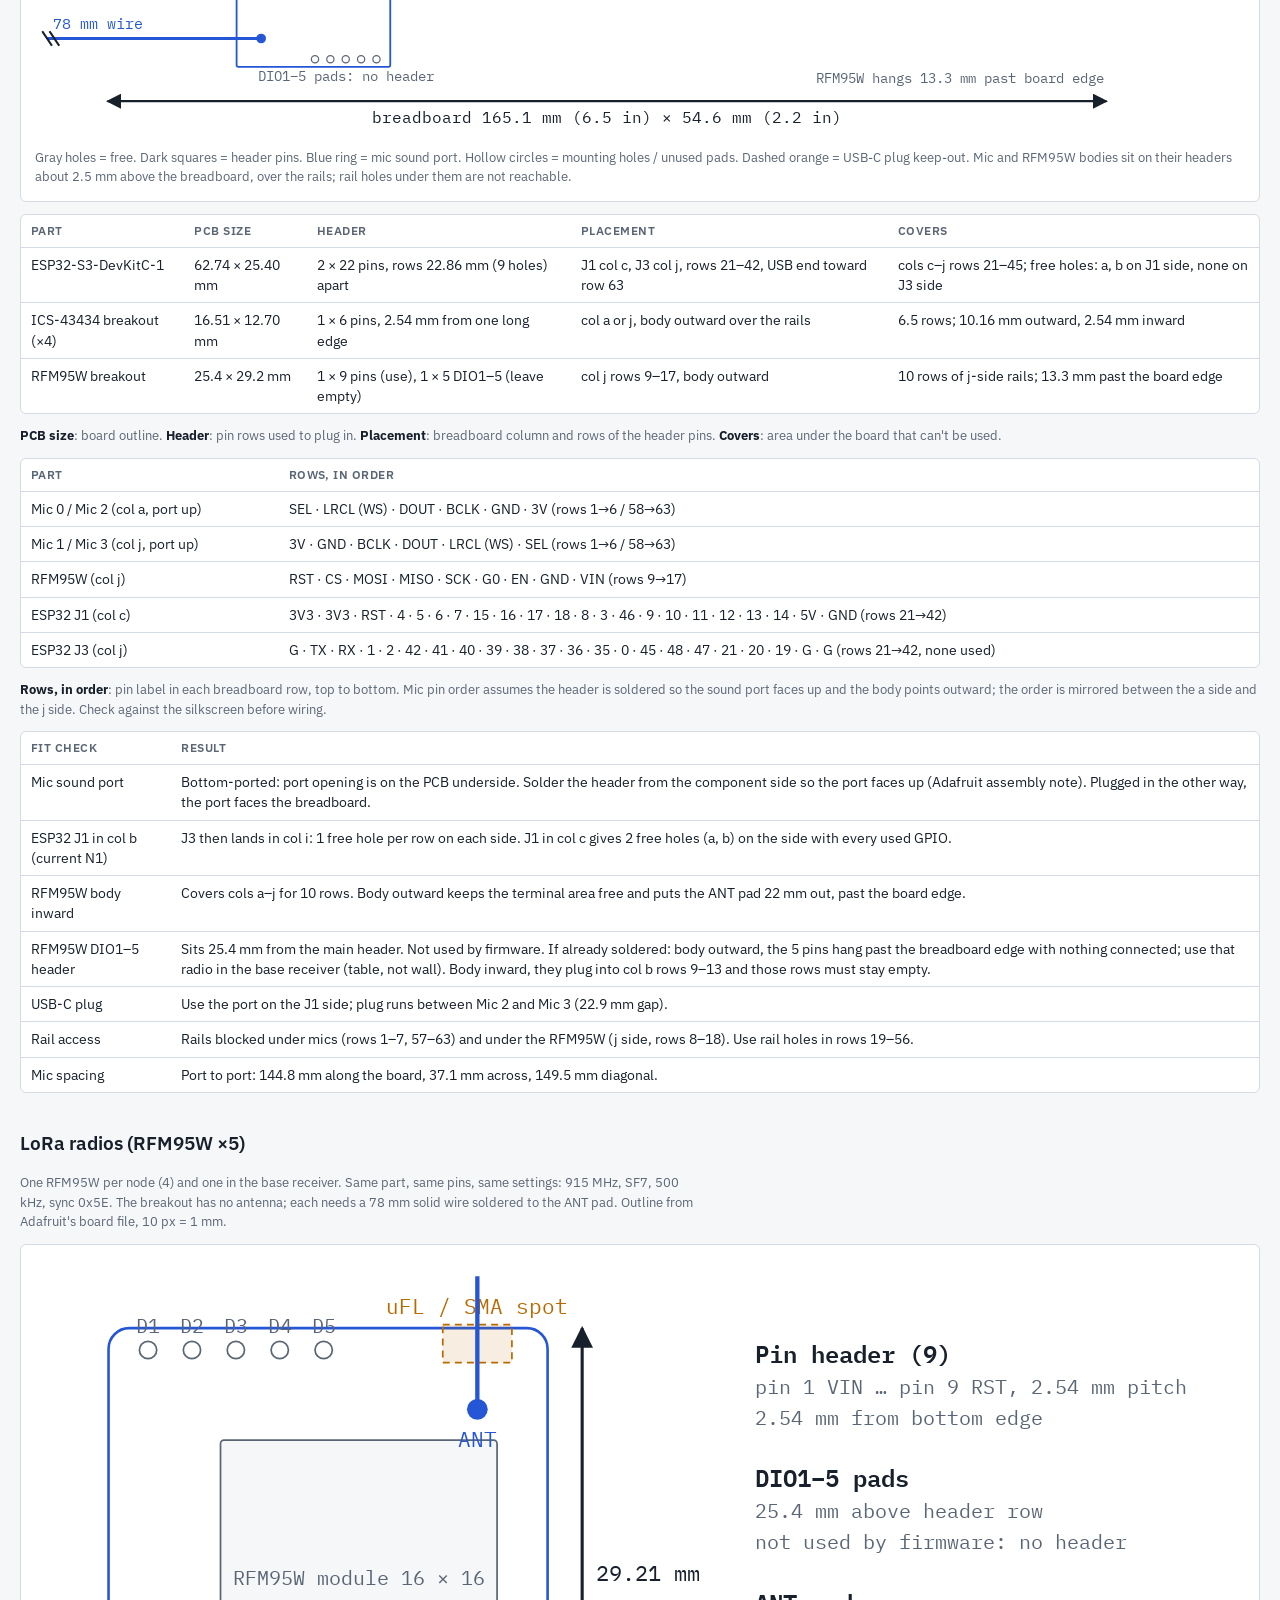
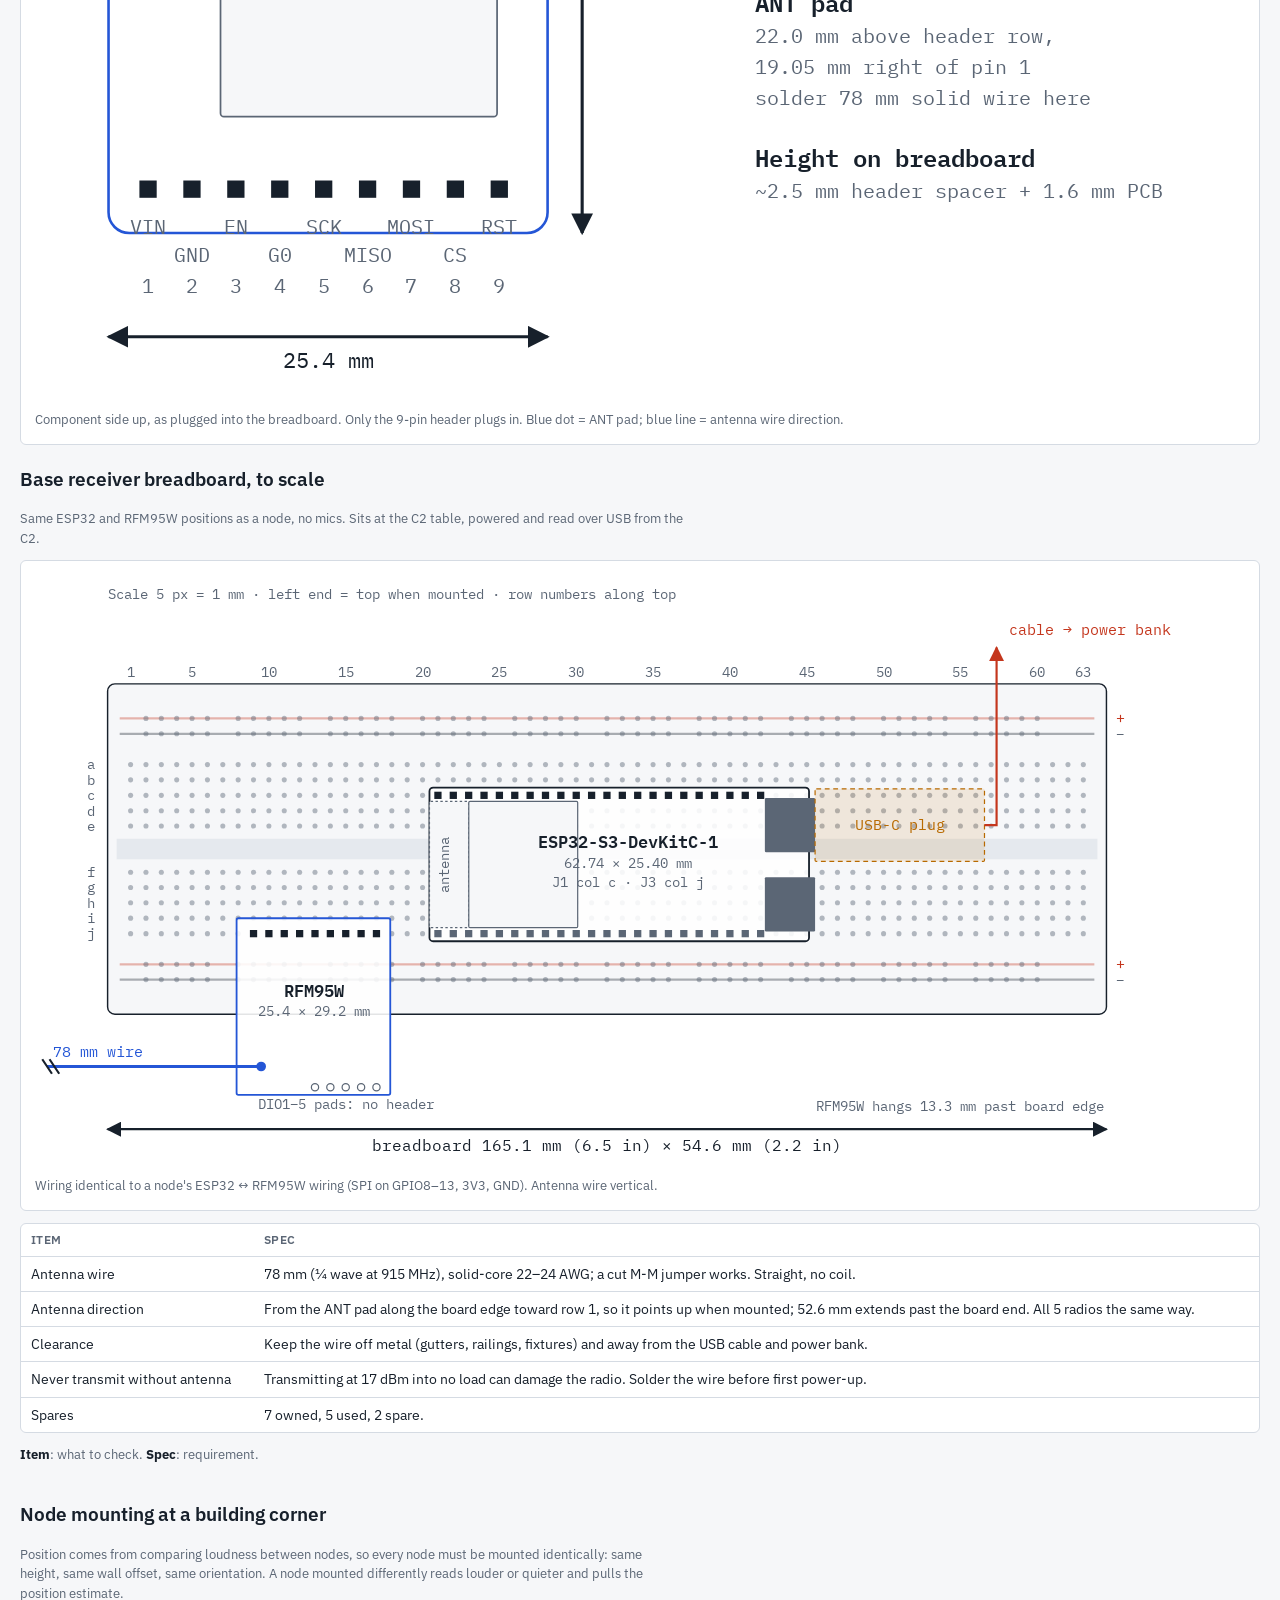
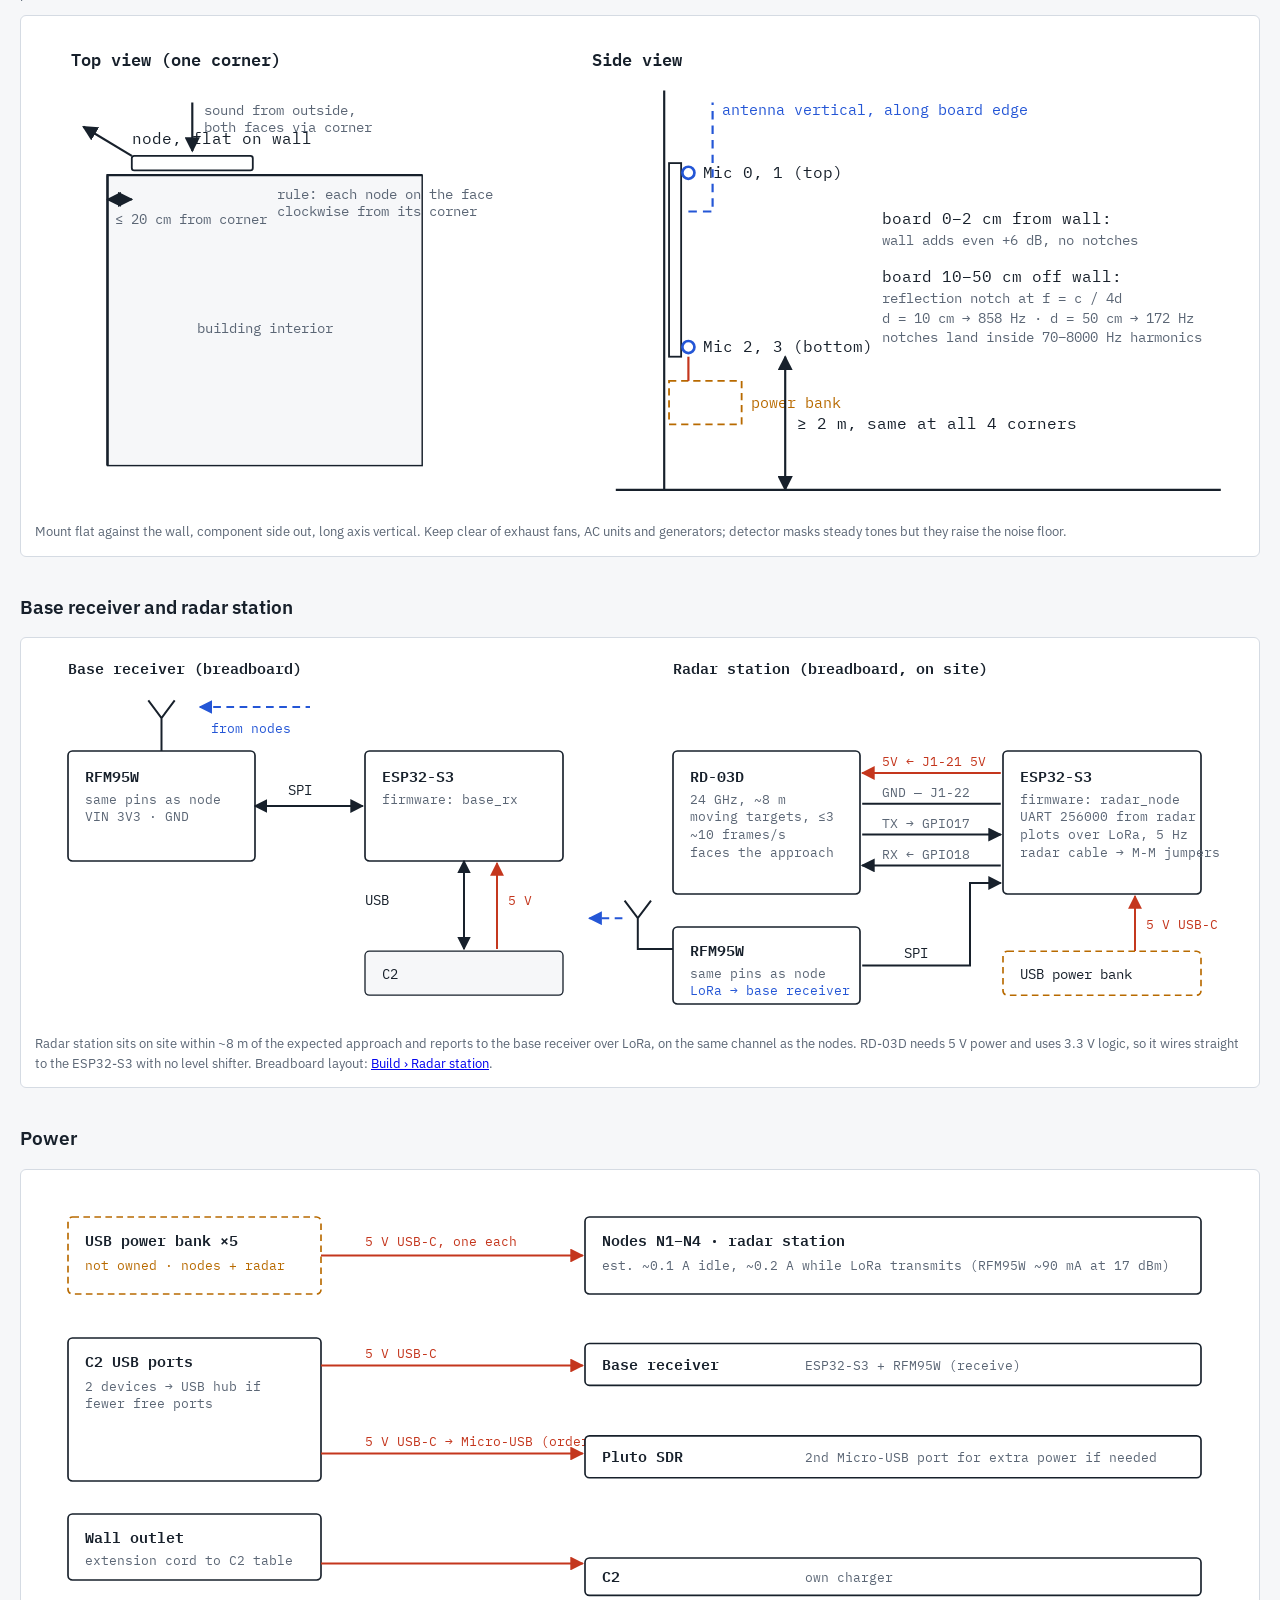
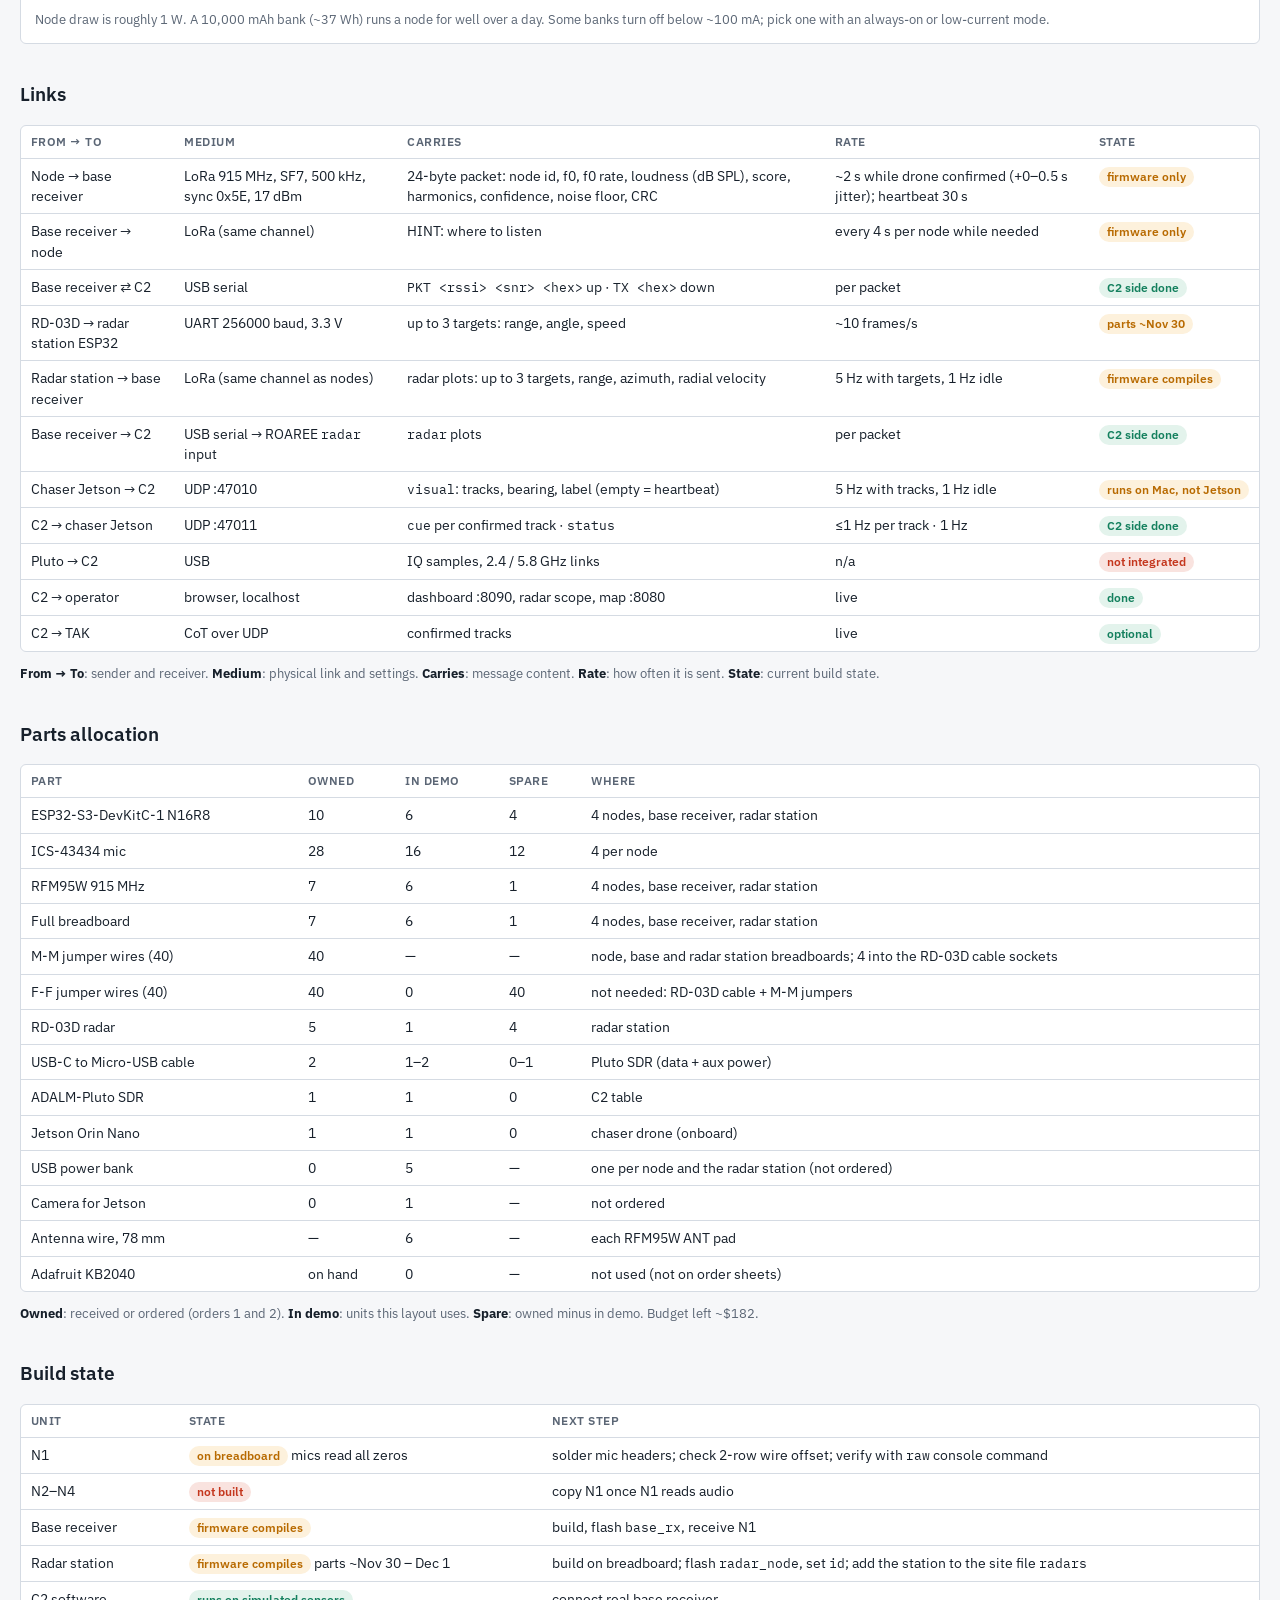
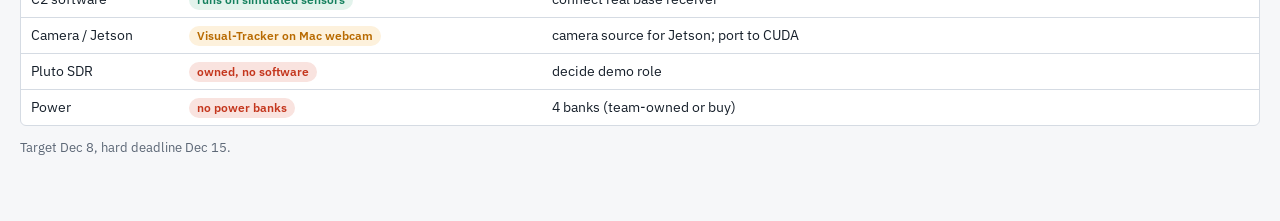
==== commit 36c0bfbd: "Briefing deck: MVP diagram slides; remove Updates - Removes the Updates slide - Adds three MVP slide" ====
--- a/demo-system.html
+++ b/demo-system.html
@@ -207,9 +207,9 @@
       <text class="s" x="310" y="392">← BCLK, WS</text>
       <!-- esp -->
       <rect class="box" x="420" y="100" width="260" height="400" rx="6"/>
-      <text class="tb" x="550" y="252" text-anchor="middle">ESP32-S3-DevKitC-1</text>
-      <text class="s" x="550" y="270" text-anchor="middle">N16R8 · firmware: node</text>
-      <text class="s" x="550" y="286" text-anchor="middle">rotor-tone detector, 32 kHz</text>
+      <text class="tb" x="432" y="126">ESP32-S3-DevKitC-1</text><text class="s" x="668" y="126" text-anchor="end">N16R8</text>
+      <text class="s" x="432" y="418">firmware: node</text>
+      <text class="s" x="432" y="434">rotor-tone detector, 32 kHz</text>
       <text class="t" x="432" y="152">GPIO4 BCLK</text>
       <text class="t" x="432" y="172">GPIO5 WS</text>
       <text class="t" x="432" y="192">GPIO6 SD</text>
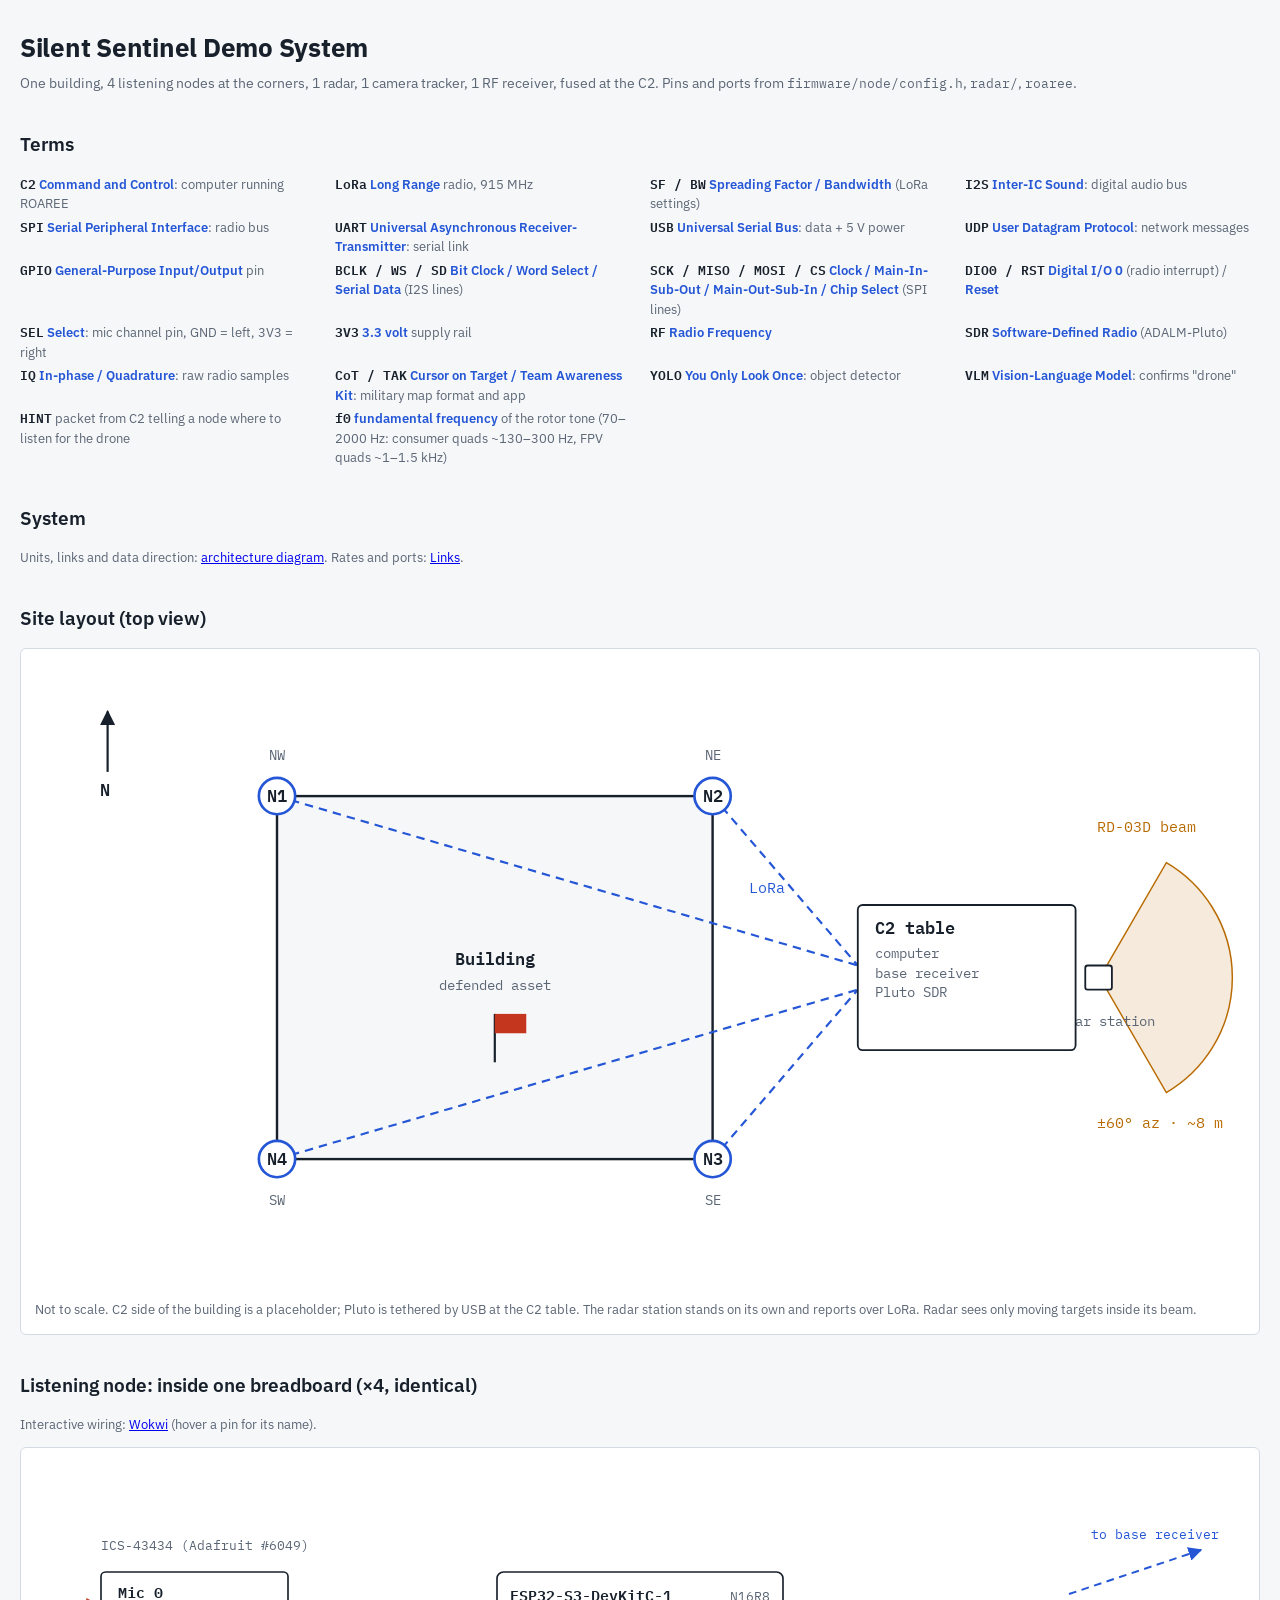
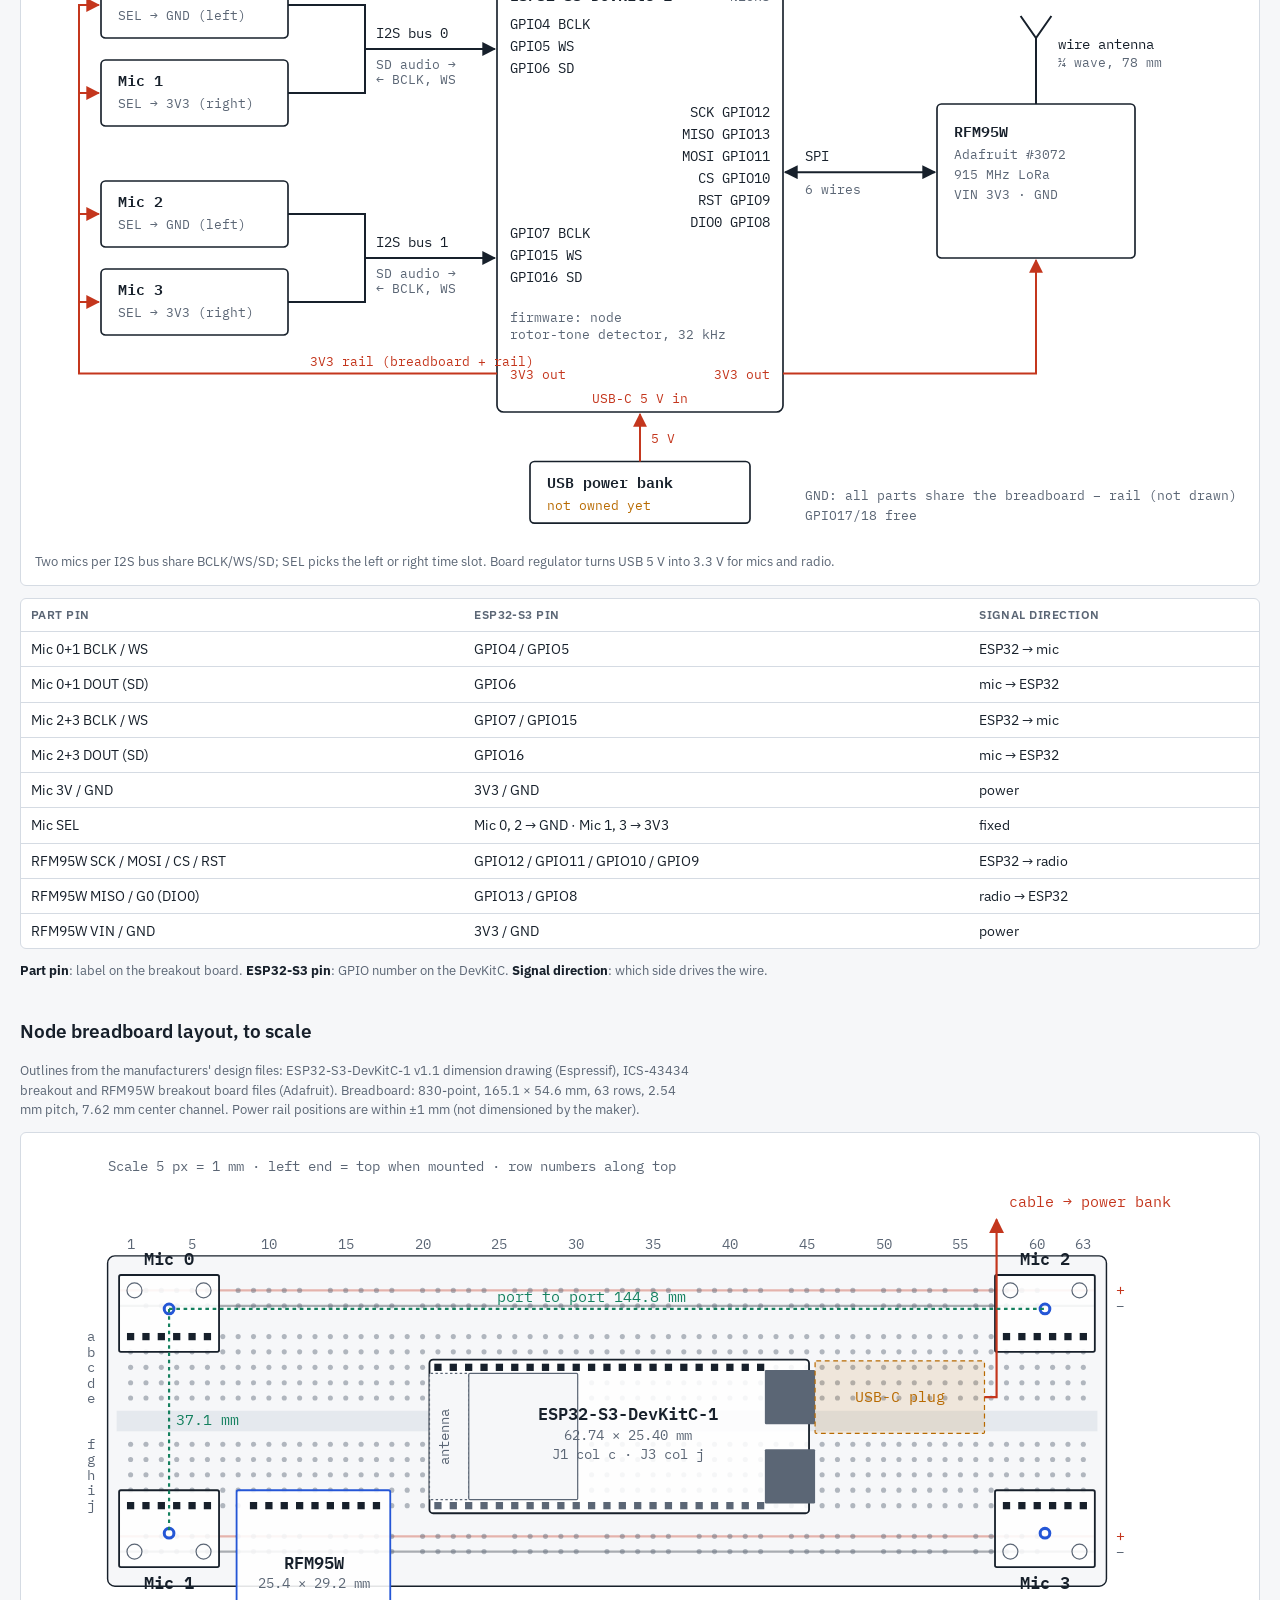
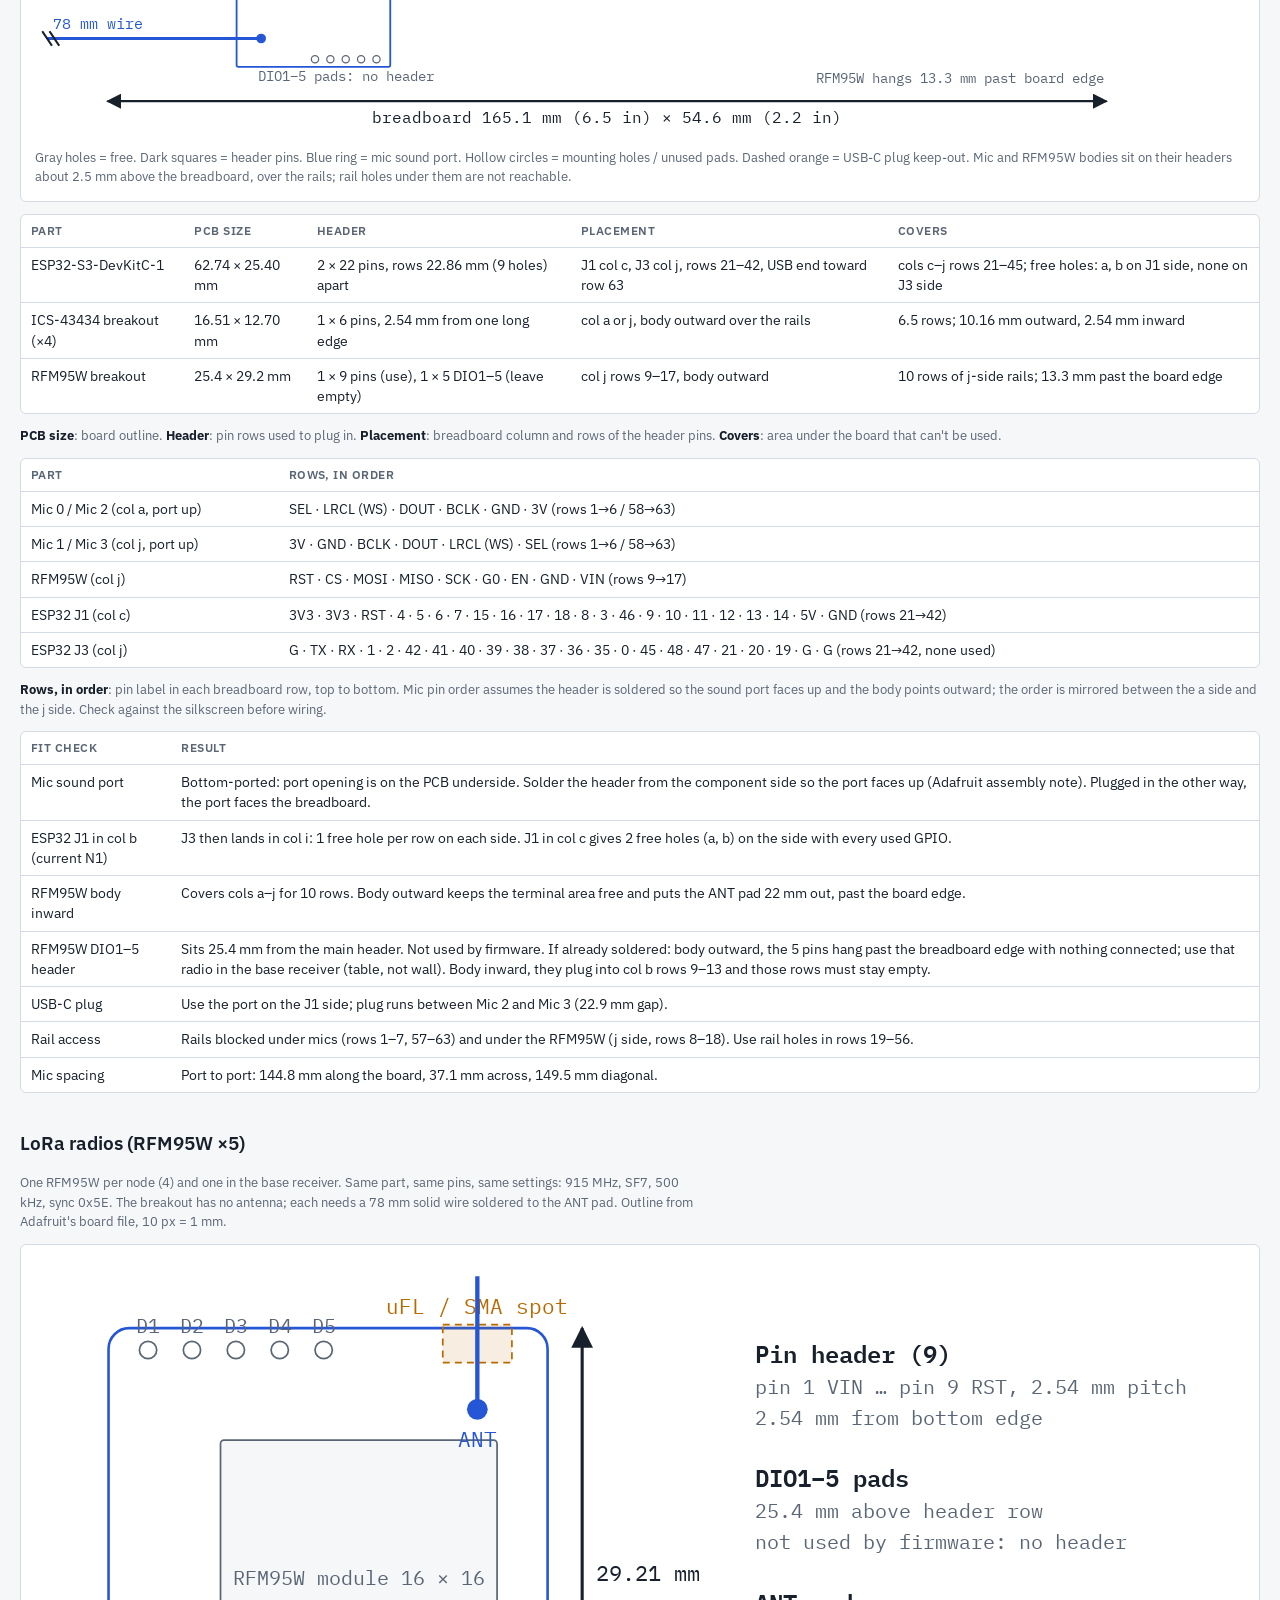
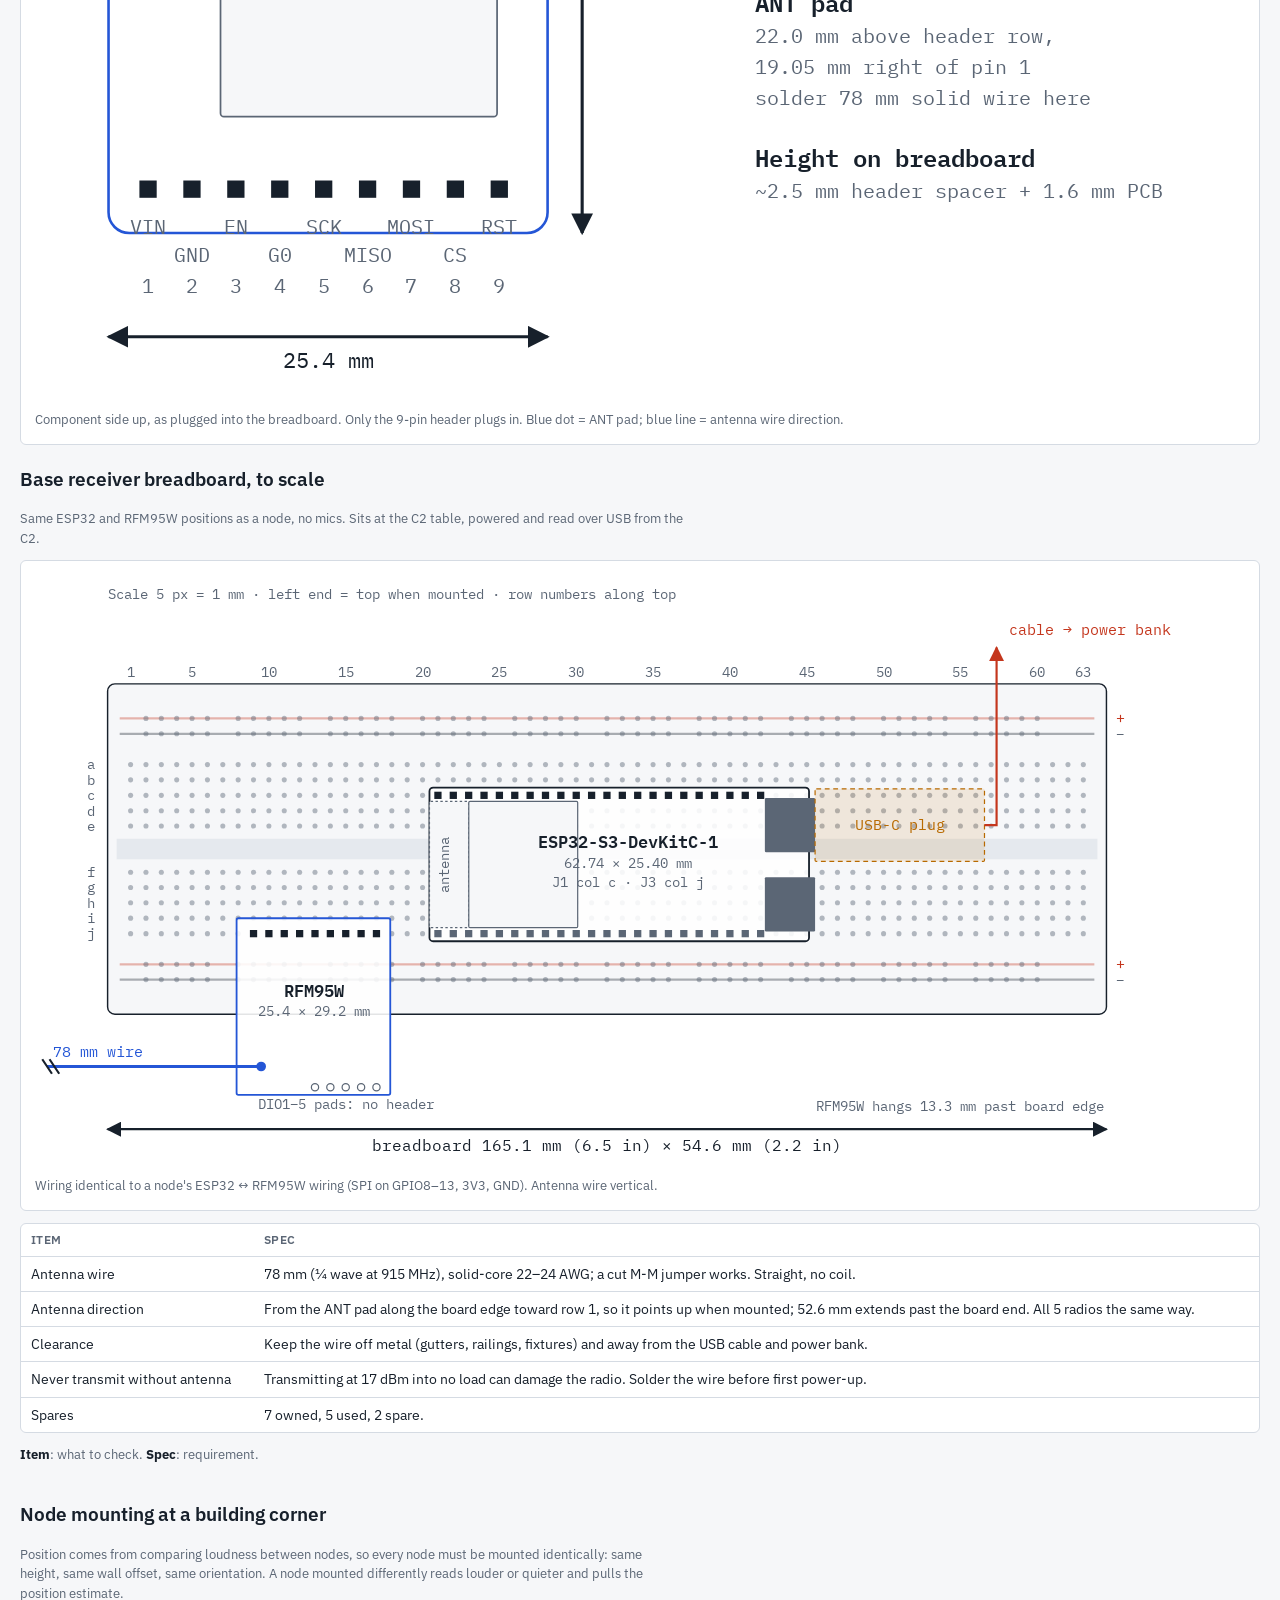
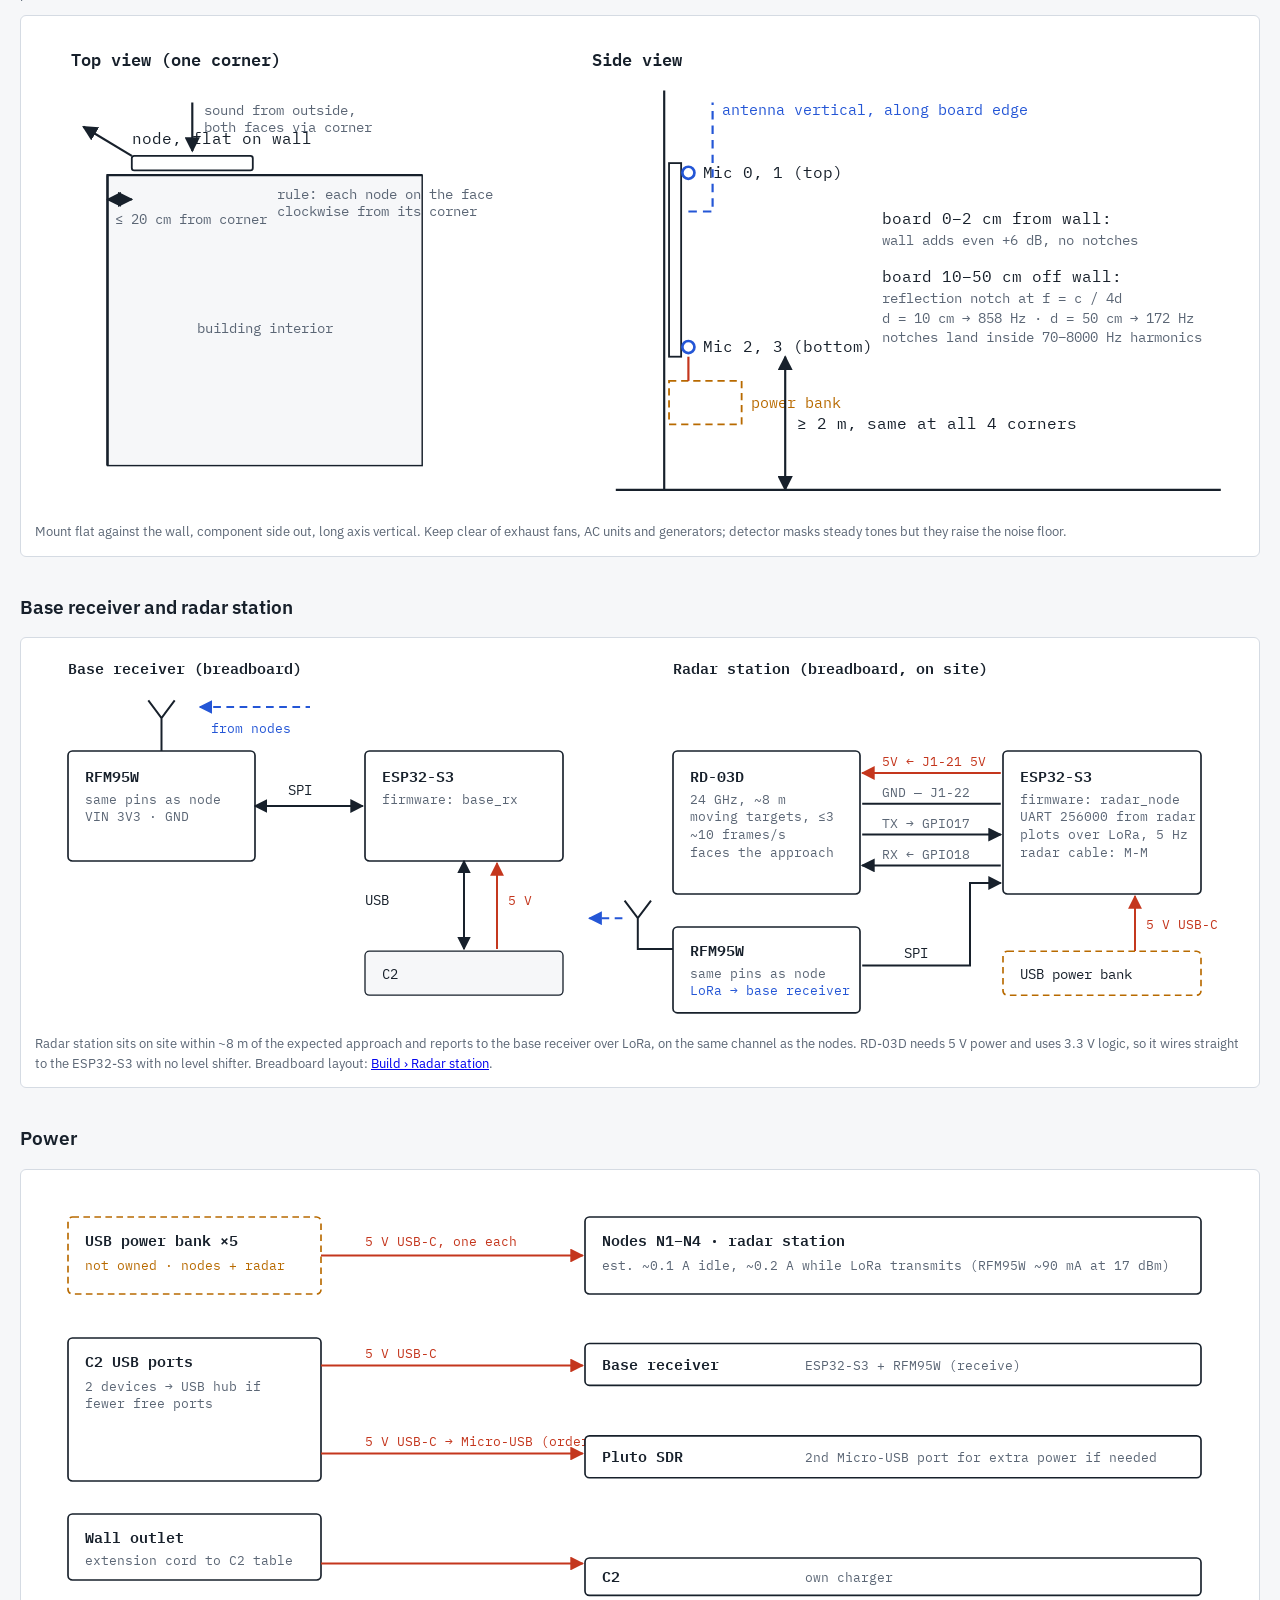
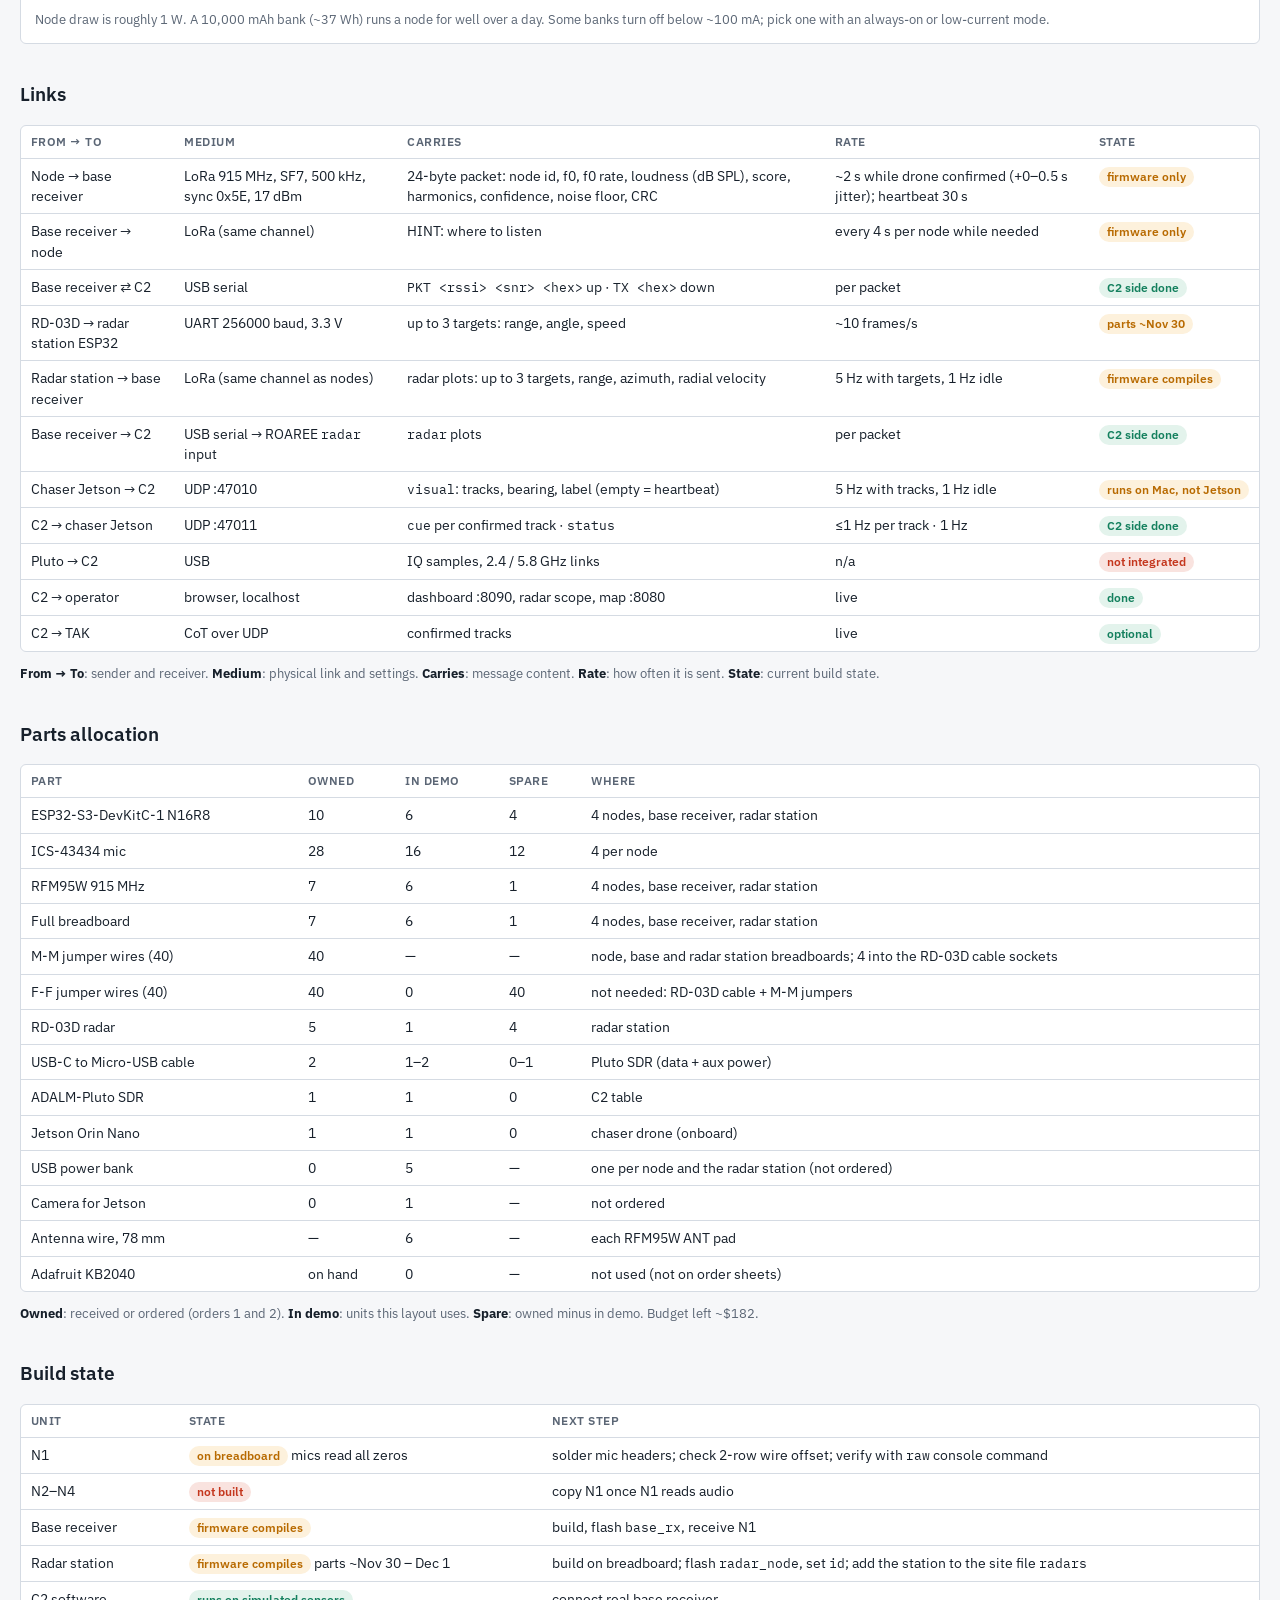
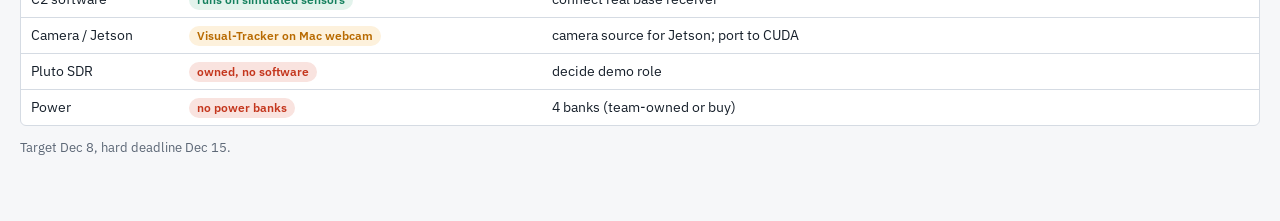
==== commit bcc60bae: "Demo system doc: keep radar station labels inside their boxes Shortens the ESP32 "radar cable" line " ====
--- a/demo-system.html
+++ b/demo-system.html
@@ -627,8 +627,8 @@
       <text class="s" x="770" y="158">RX ← GPIO18</text>
       <rect class="box" x="880" y="60" width="180" height="130" rx="4"/>
       <text class="tb" x="895" y="88">ESP32-S3</text><text class="s" x="895" y="108">firmware: radar_node</text><text class="s" x="895" y="124">UART 256000 from radar</text>
-      <text class="s" x="895" y="140">plots over LoRa, 5 Hz</text><text class="s" x="895" y="156">radar cable → M-M jumpers</text>
-      <rect class="box" x="580" y="220" width="170" height="70" rx="4"/>
+      <text class="s" x="895" y="140">plots over LoRa, 5 Hz</text><text class="s" x="895" y="156">radar cable: M-M</text>
+      <rect class="box" x="580" y="220" width="170" height="78" rx="4"/>
       <text class="tb" x="595" y="246">RFM95W</text><text class="s" x="595" y="266">same pins as node</text><text class="tl" x="595" y="282">LoRa → base receiver</text>
       <path class="w" d="M752,255 H850 V180 H878" marker-end="url(#af)"/>
       <text class="t" x="790" y="248">SPI</text>
